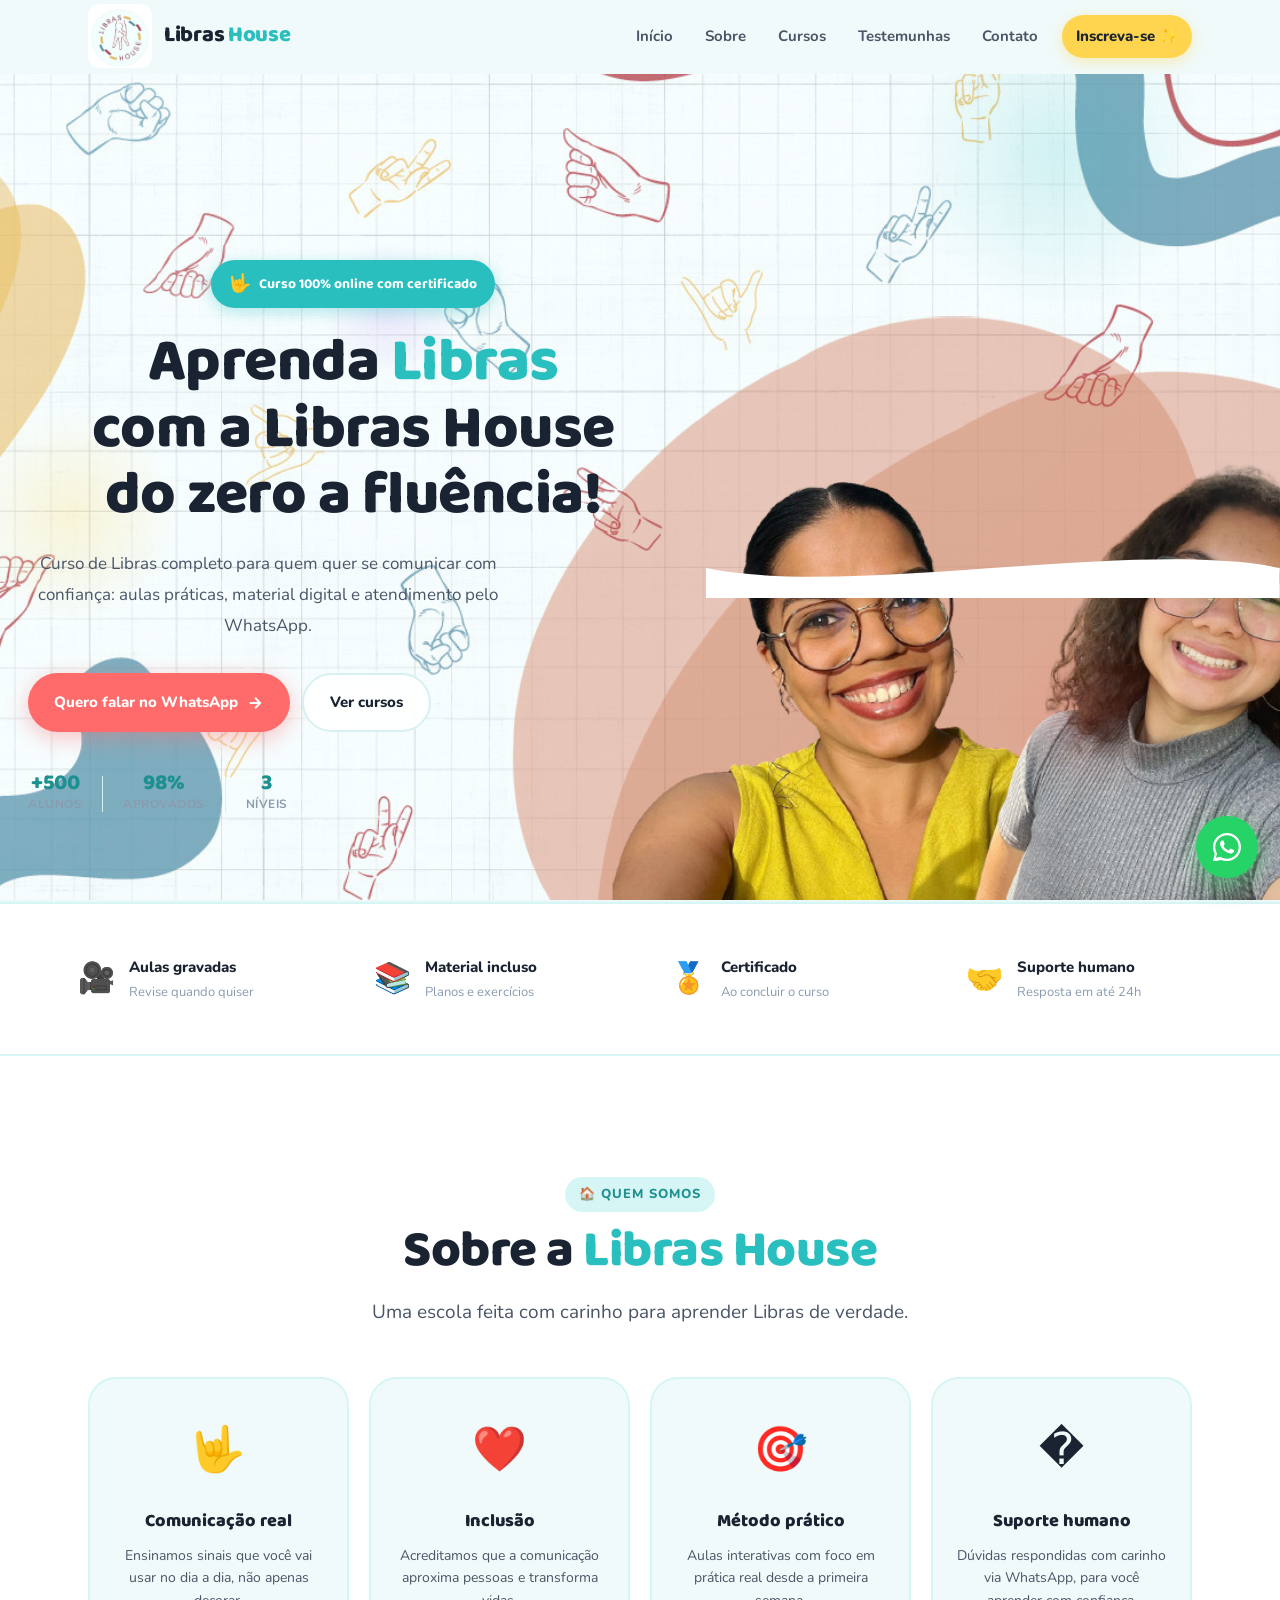
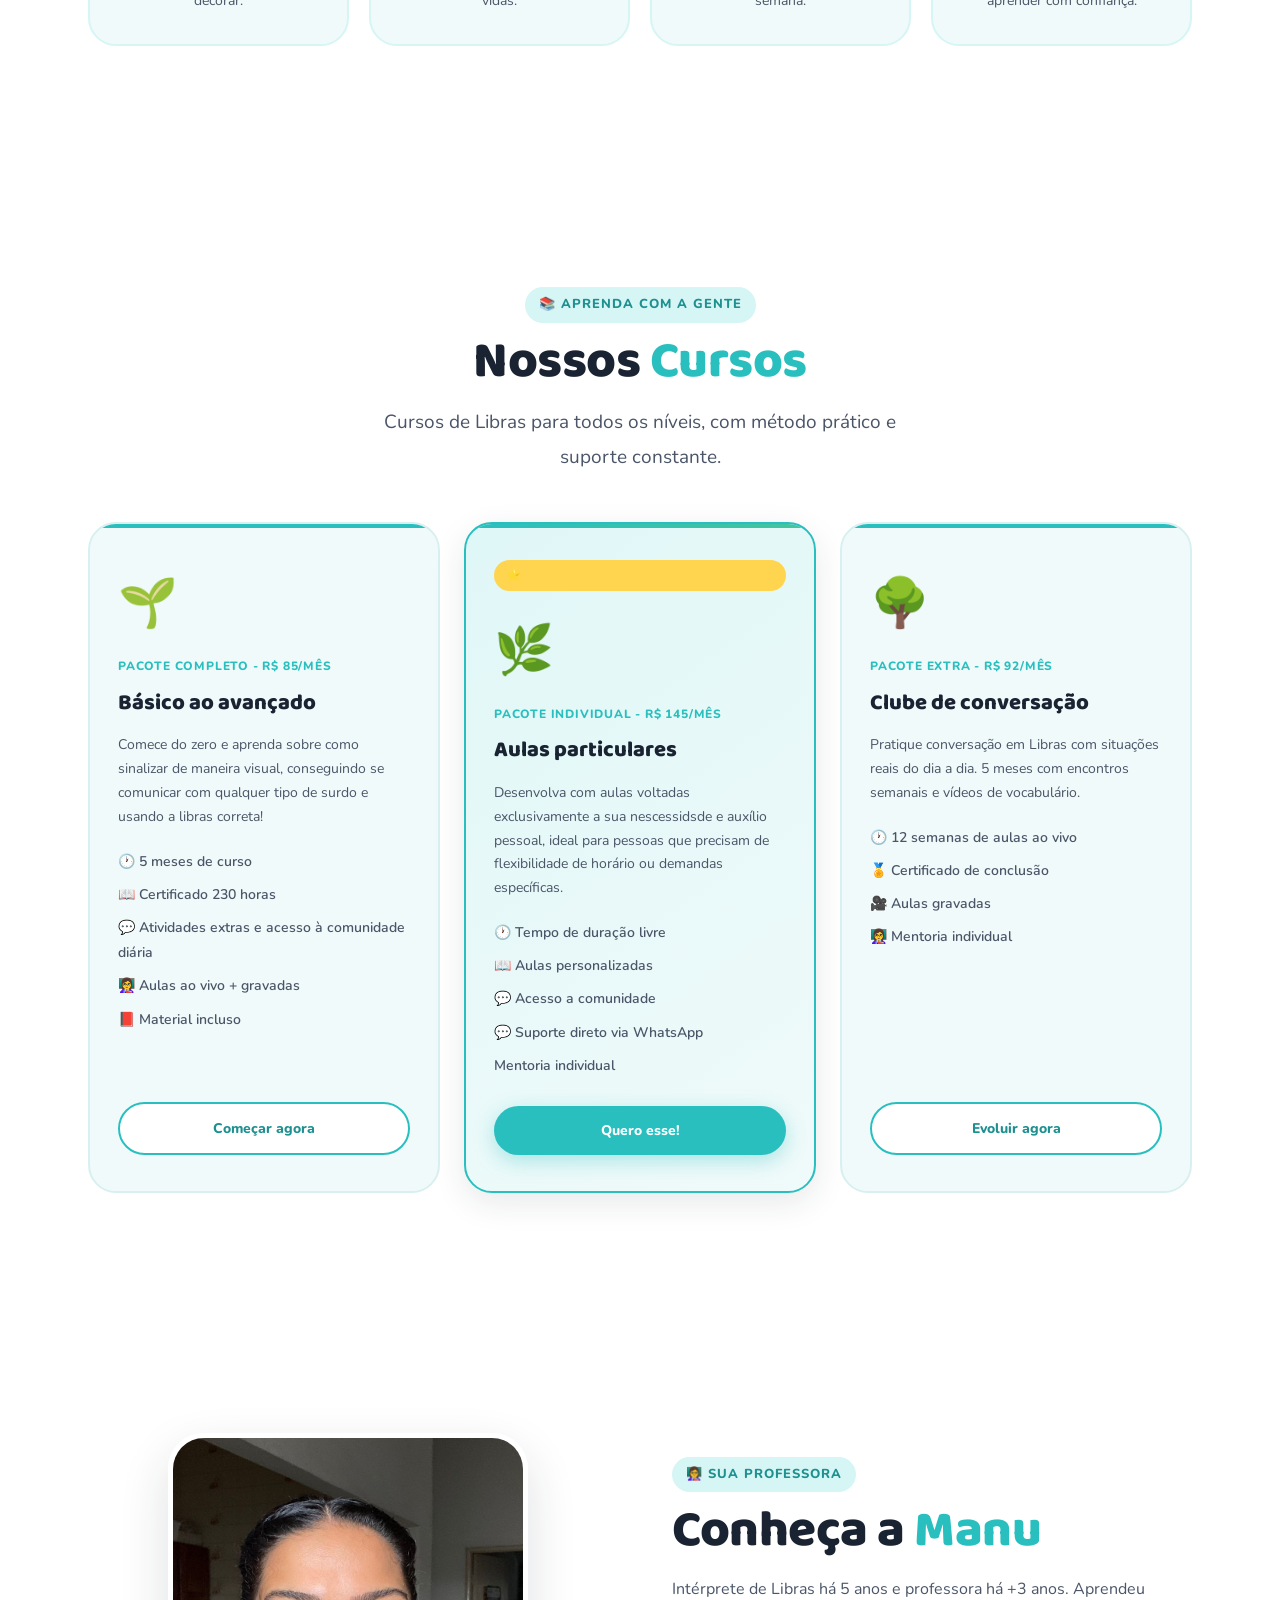
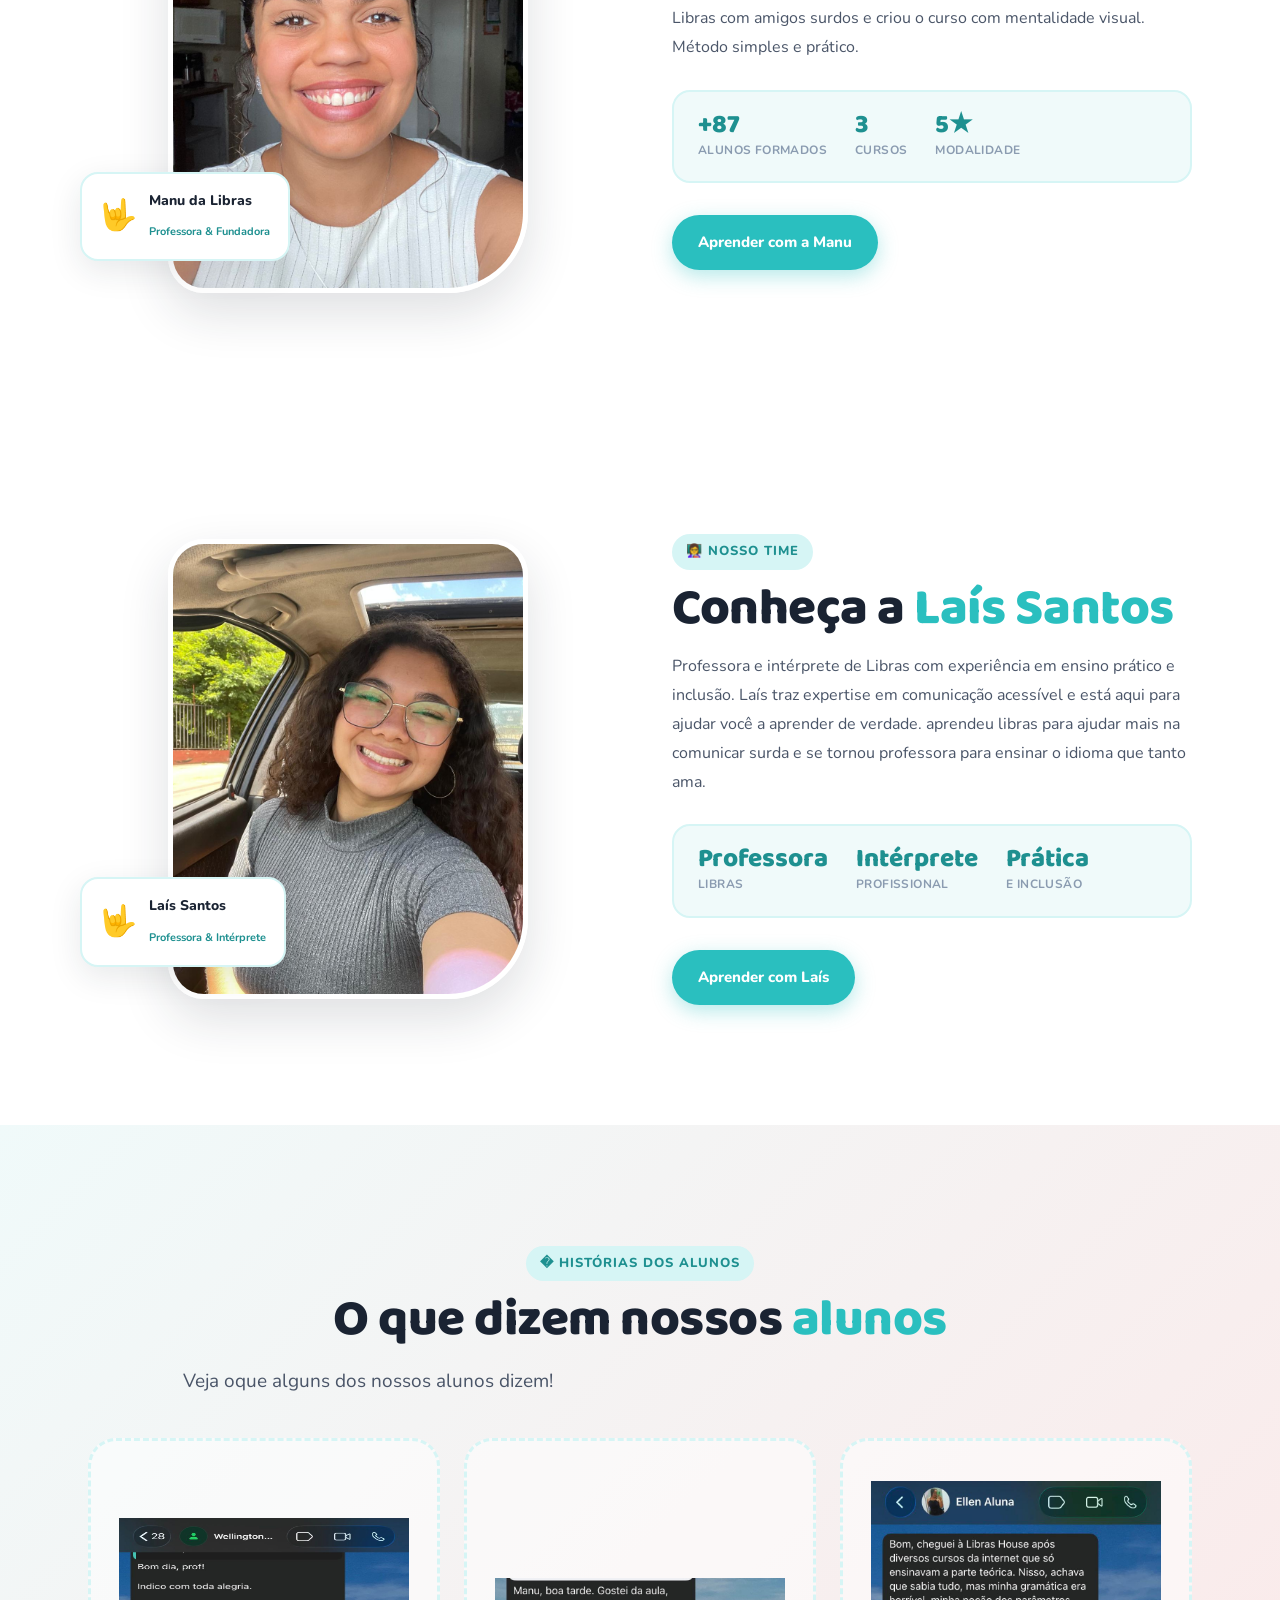
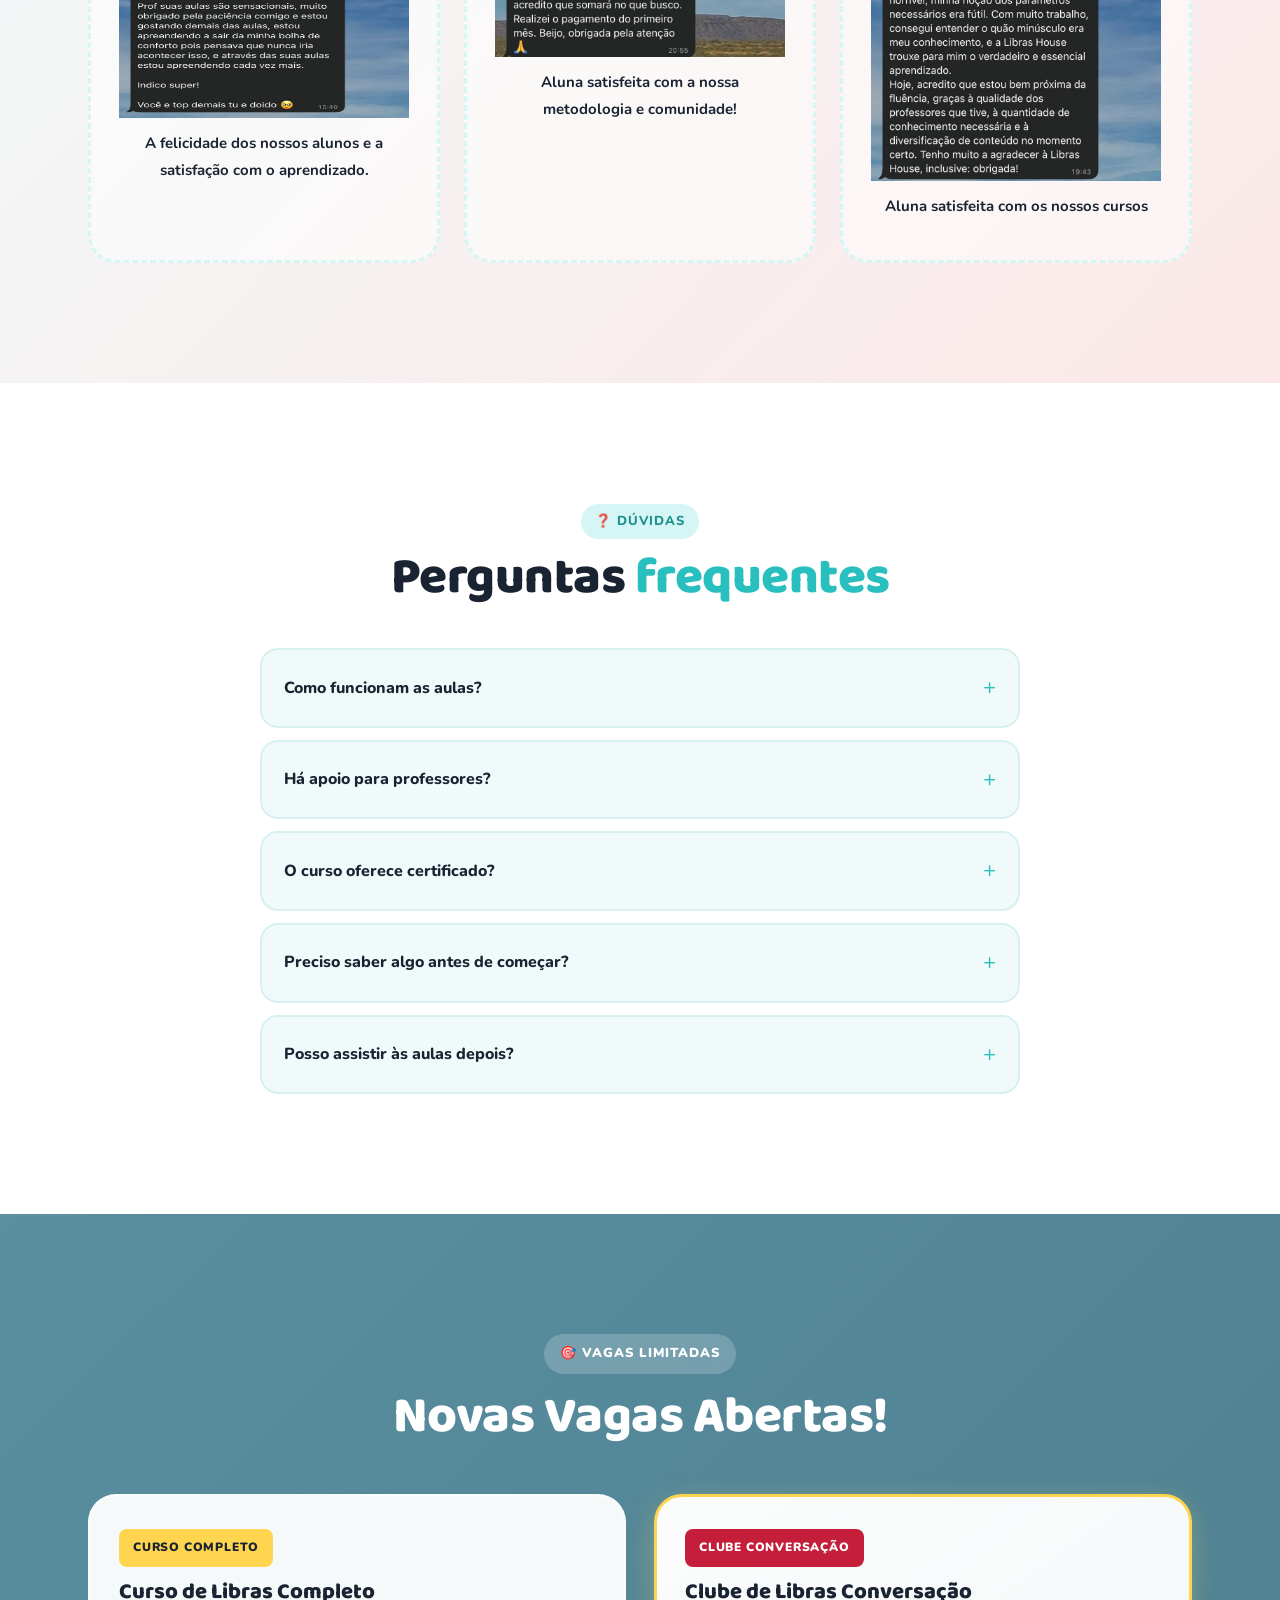
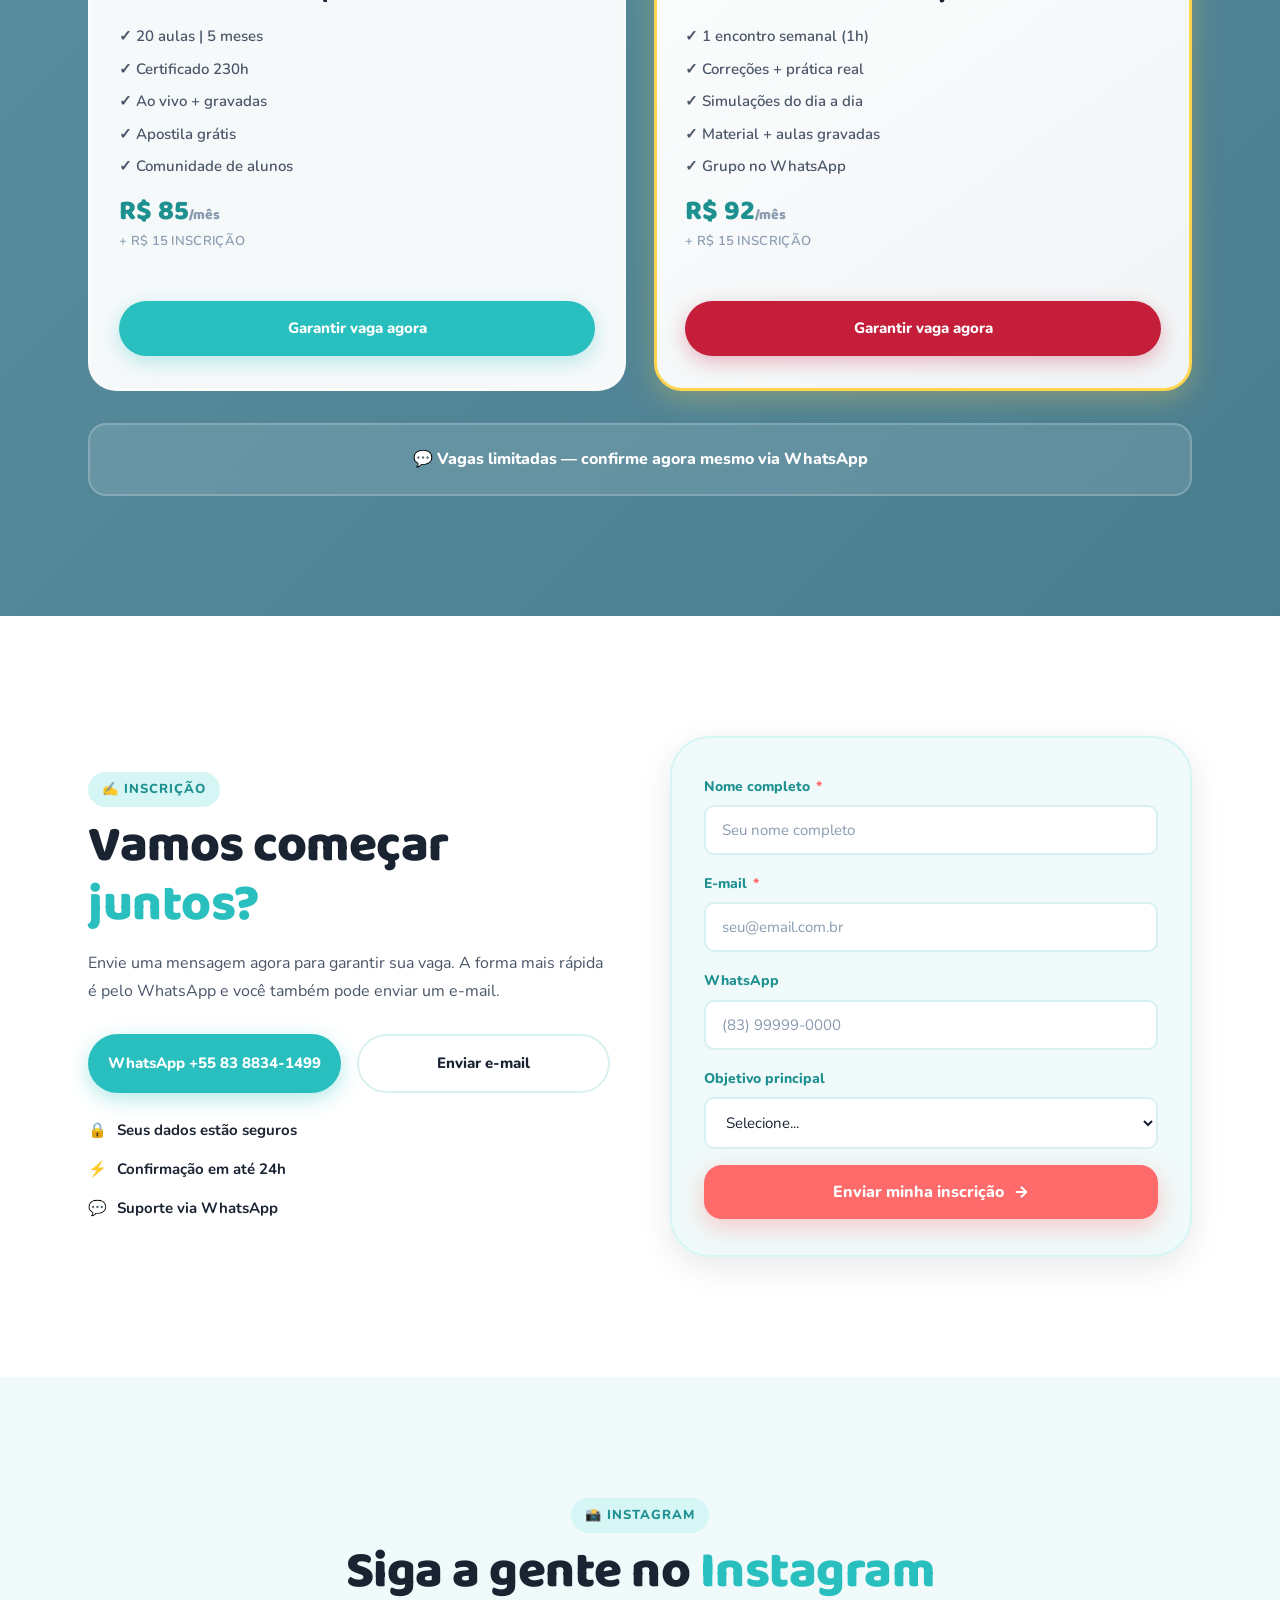
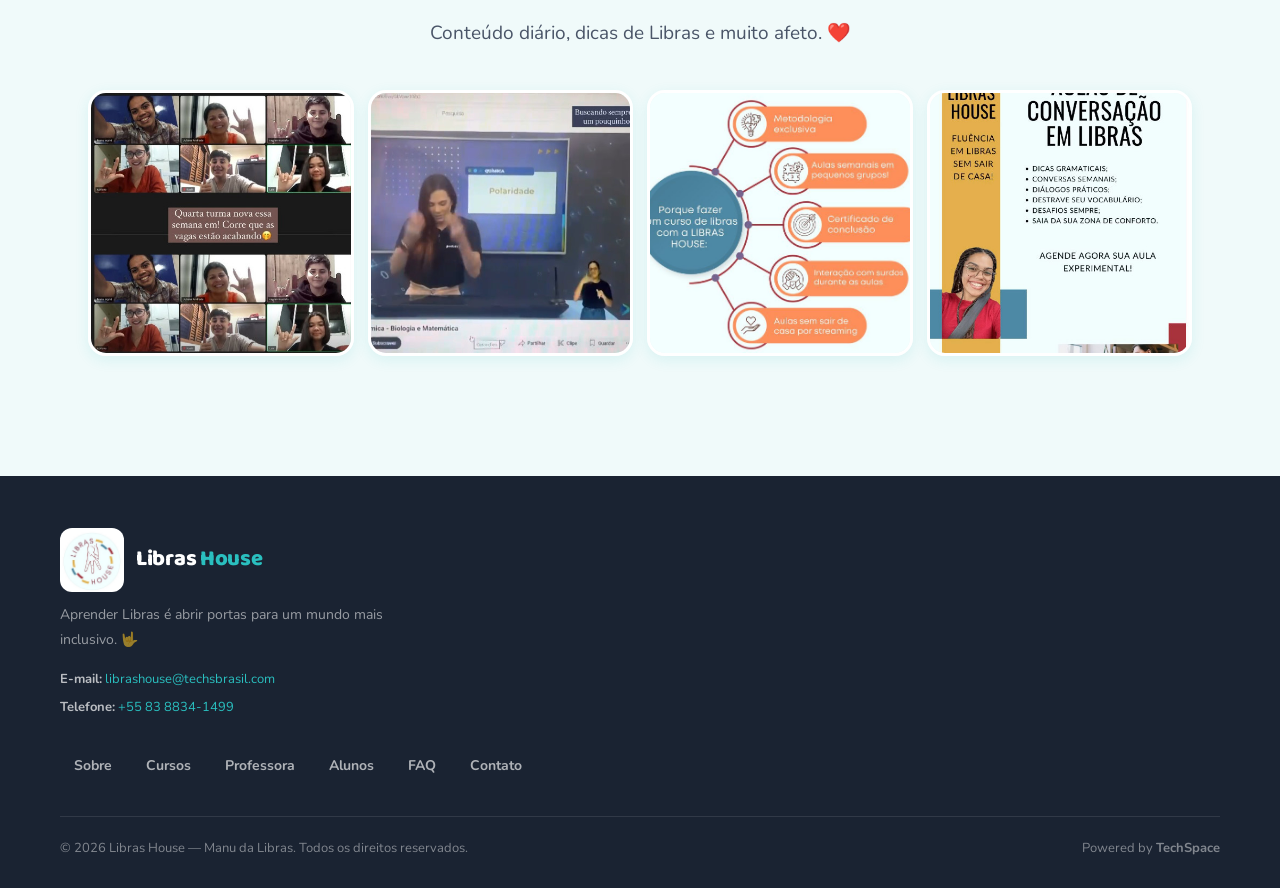
==== index.html @ 743fbf7d "Libras House ready to go live" ====
<!DOCTYPE html>
<html lang="pt-BR">
<head>
  <meta charset="UTF-8" />
  <meta name="viewport" content="width=device-width, initial-scale=1.0" />

  <!-- SEO Primary -->
  <title>Libras House — Cursos de Libras com a Manu | Do Básico ao Avançado</title>
  <meta name="description" content="Aprenda Libras com a Libras House! Cursos práticos do básico ao avançado, materiais didáticos, certificado e suporte via WhatsApp. Inscreva-se hoje!" />
  <meta name="keywords" content="curso de Libras, aprender Libras, Língua Brasileira de Sinais, Manu da Libras, Libras House, plano de aula Libras, professor de Libras, curso online Libras, certificado Libras" />
  <meta name="author" content="Manu da Libras — Libras House" />
  <meta name="robots" content="index, follow" />
  <link rel="canonical" href="https://librashouse.com.br/" />

  <!-- Open Graph / Facebook -->
  <meta property="og:type" content="website" />
  <meta property="og:url" content="https://librashouse.com.br/" />
  <meta property="og:title" content="Libras House — Cursos de Libras com a Manu" />
  <meta property="og:description" content="Aprenda Libras do jeito certo: aulas práticas, certificado, suporte 24h e uma professora apaixonada pelo que faz!" />
  <meta property="og:image" content="https://librashouse.com.br/images/og-cover.jpg" />

  <!-- Twitter Card -->
  <meta name="twitter:card" content="summary_large_image" />
  <meta name="twitter:title" content="Libras House — Cursos de Libras" />
  <meta name="twitter:description" content="Do básico ao avançado. Aprenda Libras com a Manu da Libras!" />
  <meta name="twitter:image" content="https://librashouse.com.br/images/og-cover.jpg" />

  <!-- Schema.org structured data -->
  <script type="application/ld+json">
  {
    "@context": "https://schema.org",
    "@type": "EducationalOrganization",
    "name": "Libras House",
    "url": "https://librashouse.com.br",
    "description": "Escola de Língua Brasileira de Sinais com cursos do básico ao avançado, materiais didáticos e certificação.",
    "founder": { "@type": "Person", "name": "Manu da Libras" },
    "telephone": "+55-83-8834-1499",
    "email": "librashouse@techsbrasil.com",
    "address": { "@type": "PostalAddress", "addressCountry": "BR" },
    "offers": [
      { "@type": "Offer", "name": "Curso Básico de Libras", "price": "85", "priceCurrency": "BRL" },
      { "@type": "Offer", "name": "Curso Completo de Libras", "price": "100", "priceCurrency": "BRL" }
    ]
  }
  </script>

  <!-- Favicon -->
  <link rel="icon" type="image/png" href="logo.jpg" />

  <!-- Fonts: Nunito (playful, round, readable) + Baloo 2 (display) -->
  <link rel="preconnect" href="https://fonts.googleapis.com" />
  <link rel="preconnect" href="https://fonts.gstatic.com" crossorigin />
  <link href="https://fonts.googleapis.com/css2?family=Baloo+2:wght@400;600;700;800;900&family=Nunito:wght@400;500;600;700;800&display=swap" rel="stylesheet" />

  <link rel="stylesheet" href="librashouse-style.css" />
</head>
<body>

<!-- ═══ HEADER ═══ -->
<header id="header" role="banner">
  <div class="header-inner">
    <a href="#inicio" class="logo" aria-label="Libras House — página inicial">
      <img src="../logo.jpg" alt="Logo Libras House" width="64" height="64" />
      <span class="logo-text">Libras <em>House</em></span>
    </a>

    <button class="menu-toggle" id="menuToggle" aria-label="Abrir menu" aria-expanded="false" aria-controls="nav">
      <span></span><span></span><span></span>
    </button>

    <nav id="nav" role="navigation" aria-label="Navegação principal">
      <a href="#inicio">Início</a>
      <a href="#sobre">Sobre</a>
      <a href="#cursos">Cursos</a>
      <a href="#testemunhos">Testemunhas</a>
      <a href="#contato">Contato</a>
      <a href="https://wa.me/558388341499?text=Ol%C3%A1%20Manu!%20Quero%20me%20inscrever%20no%20curso%20de%20Libras." class="nav-cta" target="_blank" rel="noopener">Inscreva-se ✨</a>
    </nav>
  </div>
</header>

<!-- ═══ HERO ═══ -->
<section id="inicio" class="hero" aria-label="Bem-vindo à Libras House">
  <div class="hero-shapes" aria-hidden="true">
    <div class="shape shape-1"></div>
    <div class="shape shape-2"></div>
    <div class="shape shape-3"></div>
    <div class="shape shape-4"></div>
  </div>

  <div class="hero-inner">
    <div class="hero-text">
      <div class="hero-badge" role="note">
        <span class="badge-emoji">🤟</span> Curso 100% online com certificado
      </div>
      <h1>
        Aprenda <em>Libras</em><br>
        com a Libras House<br>
        do zero a fluência!
      </h1>
      <p>Curso de Libras completo para quem quer se comunicar com confiança: aulas práticas, material digital e atendimento pelo WhatsApp.</p>
      <div class="hero-buttons">
        <a href="https://wa.me/558388341499?text=Ol%C3%A1%20Manu!%20Tenho%20interesse%20no%20curso%20de%20Libras%20e%20quero%20mais%20informa%C3%A7%C3%B5es." class="btn btn-hero-primary" target="_blank" rel="noopener">
          <span>Quero falar no WhatsApp</span>
          <svg width="18" height="18" viewBox="0 0 24 24" fill="none" stroke="currentColor" stroke-width="2.5"><path d="M5 12h14M12 5l7 7-7 7"/></svg>
        </a>
        <a href="#cursos" class="btn btn-hero-secondary">Ver cursos</a>
      </div>
      <div class="hero-trust">
        <div class="trust-item"><span class="trust-num">+500</span><span>alunos</span></div>
        <div class="trust-divider" aria-hidden="true"></div>
        <div class="trust-item"><span class="trust-num">98%</span><span>aprovados</span></div>
        <div class="trust-divider" aria-hidden="true"></div>
        <div class="trust-item"><span class="trust-num">3</span><span>níveis</span></div>
      </div>
    </div>

  </div>

  <div class="hero-wave" aria-hidden="true">
    <svg viewBox="0 0 1440 80" preserveAspectRatio="none" xmlns="http://www.w3.org/2000/svg">
      <path d="M0,40 C360,80 1080,0 1440,40 L1440,80 L0,80 Z" fill="#fff"/>
    </svg>
  </div>
</section>

<!-- ═══ FEATURES BAR ═══ -->
<section class="features-bar" aria-label="Diferenciais">
  <div class="features-inner">
    <div class="feature-item">
      <span class="feature-icon">🎥</span>
      <div><strong>Aulas gravadas</strong><p>Revise quando quiser</p></div>
    </div>
    <div class="feature-item">
      <span class="feature-icon">📚</span>
      <div><strong>Material incluso</strong><p>Planos e exercícios</p></div>
    </div>
    <div class="feature-item">
      <span class="feature-icon">🏅</span>
      <div><strong>Certificado</strong><p>Ao concluir o curso</p></div>
    </div>
    <div class="feature-item">
      <span class="feature-icon">🤝</span>
      <div><strong>Suporte humano</strong><p>Resposta em até 24h</p></div>
    </div>
  </div>
</section>

<!-- ═══ SOBRE ═══ -->
<section id="sobre" class="about section" aria-labelledby="sobre-title">
  <div class="container">
    <div class="section-tag">🏠 Quem somos</div>
    <h2 id="sobre-title" class="section-title">Sobre a <em>Libras House</em></h2>
    <p class="section-subtitle">Uma escola feita com carinho para aprender Libras de verdade.</p>

    <div class="about-grid">
      <div class="about-card">
        <div class="about-icon">🤟</div>
        <h3>Comunicação real</h3>
        <p>Ensinamos sinais que você vai usar no dia a dia, não apenas decorar.</p>
      </div>
      <div class="about-card">
        <div class="about-icon">❤️</div>
        <h3>Inclusão</h3>
        <p>Acreditamos que a comunicação aproxima pessoas e transforma vidas.</p>
      </div>
      <div class="about-card">
        <div class="about-icon">🎯</div>
        <h3>Método prático</h3>
        <p>Aulas interativas com foco em prática real desde a primeira semana.</p>
      </div>
      <div class="about-card">
        <div class="about-icon">�</div>
        <h3>Suporte humano</h3>
        <p>Dúvidas respondidas com carinho via WhatsApp, para você aprender com confiança.</p>
      </div>
    </div>
  </div>
</section>

<!-- ═══ CURSOS ═══ -->
<section id="cursos" class="courses section" aria-labelledby="cursos-title">
  <div class="container">
    <div class="section-tag">📚 Aprenda com a gente</div>
    <h2 id="cursos-title" class="section-title">Nossos <em>Cursos</em></h2>
    <p class="section-subtitle">Cursos de Libras para todos os níveis, com método prático e suporte constante.</p>

    <div class="courses-grid" role="list">
      <article class="course-card" role="listitem">
        <div class="course-emoji" aria-hidden="true">🌱</div>
        <div class="course-level">Pacote completo - R$ 85/mês</div>
        <h3>Básico ao avançado</h3>
        <p>Comece do zero e aprenda sobre como sinalizar de maneira visual, conseguindo se comunicar com qualquer tipo de surdo e usando a libras correta!</p>
        <ul class="course-features">
          <li>🕐 5 meses de curso</li>
          <li>📖 Certificado 230 horas</li>
          <li>💬 Atividades extras e acesso à comunidade diária </li>
          <li>👩‍🏫 Aulas ao vivo + gravadas</li>
          <li>📕 Material incluso</li>
        </ul>
        <a href="https://wa.me/558388341499?text=Ol%C3%A1%20Manu!%20Gostaria%20de%20come%C3%A7ar%20o%20curso%20B%C3%A1sico%20de%20Libras." class="btn btn-course" target="_blank" rel="noopener">Começar agora</a>
      </article>

      <article class="course-card course-featured" role="listitem">
        <div class="course-popular">⭐</div>
        <div class="course-emoji" aria-hidden="true">🌿</div>
        <div class="course-level">Pacote individual - R$ 145/mês</div>
        <h3>Aulas particulares</h3>
        <p>Desenvolva com aulas voltadas exclusivamente a sua nescessidsde e auxílio pessoal, ideal para pessoas que precisam de flexibilidade de horário ou demandas específicas.</p>
        <ul class="course-features">
          <li>🕐 Tempo de duração livre</li>
          <li>📖 Aulas personalizadas</li>
          <li>💬 Acesso a comunidade  </li>
          <li>💬 Suporte direto via WhatsApp</li>
          <li> Mentoria individual</li>
        </ul>
        <a href="https://wa.me/558388341499?text=Ol%C3%A1%20Manu!%20Tenho%20interesse%20no%20curso%20Intermedi%C3%A1rio%20de%20Libras." class="btn btn-course-featured" target="_blank" rel="noopener">Quero esse!</a>
      </article>

      <article class="course-card" role="listitem">
        <div class="course-emoji" aria-hidden="true">🌳</div>
        <div class="course-level">Pacote extra - R$ 92/mês</div>
        <h3>Clube de conversação</h3>
        <p>Pratique conversação em Libras com situações reais do dia a dia. 5 meses com encontros semanais e vídeos de vocabulário.</p>
        <ul class="course-features">
          <li>🕐 12 semanas de aulas ao vivo</li>
          <li>🏅 Certificado de conclusão</li>
          <li>🎥 Aulas gravadas</li>
          <li>👩‍🏫 Mentoria individual</li>
        </ul>
        <a href="https://wa.me/558388341499?text=Ol%C3%A1%20Manu!%20Quero%20saber%20mais%20sobre%20o%20curso%20Avan%C3%A7ado%20de%20Libras." class="btn btn-course" target="_blank" rel="noopener">Evoluir agora</a>
      </article>
    </div>
  </div>
</section>

<!-- ═══ PROFESSORA ═══ -->
<section id="professora" class="instructor section" aria-labelledby="professora-title">
  <div class="container">
    <div class="instructor-inner">
      <div class="instructor-img-col">
        <div class="instructor-img-wrap">
          <img src="../manu-libras face.jpeg" alt="Manu da Libras — professora e fundadora da Libras House, sorrindo e fazendo sinal em Libras" width="340" height="400" loading="lazy" />
          <div class="instructor-badge">
            <span>🤟</span>
            <div><strong>Manu da Libras</strong><small>Professora & Fundadora</small></div>
          </div>
        </div>
      </div>
      <div class="instructor-text">
        <div class="section-tag">👩‍🏫 Sua professora</div>
        <h2 id="professora-title" class="section-title">Conheça a <em>Manu</em></h2>
        <p class="instructor-bio">Intérprete de Libras há 5 anos e professora há +3 anos. Aprendeu Libras com amigos surdos e criou o curso com mentalidade visual. Método simples e prático.</p>
        <div class="instructor-stats" role="list">
          <div class="istat" role="listitem"><span class="istat-num">+87</span><span class="istat-label">alunos formados</span></div>
          <div class="istat" role="listitem"><span class="istat-num">3</span><span class="istat-label">cursos</span></div>
          <div class="istat" role="listitem"><span class="istat-num">5★</span><span class="istat-label">modalidade</span></div>
        </div>
        <a href="https://wa.me/558388341499?text=Ol%C3%A1%20Manu!%20Quero%20aprender%20com%20voc%C3%AA%20no%20curso%20de%20Libras." class="btn btn-primary" target="_blank" rel="noopener">Aprender com a Manu</a>
      </div>
    </div>
  </div>
</section>

<section id="professora-2" class="instructor section" aria-labelledby="professora2-title">
  <div class="container">
    <div class="instructor-inner">
      <div class="instructor-img-col">
        <div class="instructor-img-wrap">
          <img src="laisprofessora.jpeg" alt="Laís Santos — professora e intérprete de Libras, sorrindo" width="340" height="400" loading="lazy" />
          <div class="instructor-badge">
            <span>🤟</span>
            <div><strong>Laís Santos</strong><small>Professora & Intérprete</small></div>
          </div>
        </div>
      </div>
      <div class="instructor-text">
        <div class="section-tag">👩‍🏫 Nosso time</div>
        <h2 id="professora2-title" class="section-title">Conheça a <em>Laís Santos</em></h2>
        <p class="instructor-bio">Professora e intérprete de Libras com experiência em ensino prático e inclusão. Laís traz expertise em comunicação acessível e está aqui para ajudar você a aprender de verdade.
          aprendeu libras para ajudar mais na comunicar surda e se tornou professora para ensinar o idioma que tanto ama.
        </p>
        <div class="instructor-stats" role="list">
          <div class="istat" role="listitem"><span class="istat-num">Professora</span><span class="istat-label">Libras</span></div>
          <div class="istat" role="listitem"><span class="istat-num">Intérprete</span><span class="istat-label">Profissional</span></div>
          <div class="istat" role="listitem"><span class="istat-num">Prática</span><span class="istat-label">e Inclusão</span></div>
        </div>
        <a href="https://wa.me/558388341499?text=Ol%C3%A1%20La%C3%ADs!%20Quero%20saber%20mais%20sobre%20seus%20cursos%20de%20Libras." class="btn btn-primary" target="_blank" rel="noopener">Aprender com Laís</a>
      </div>
    </div>
  </div>
</section>

<!-- ═══ TESTEMUNHOS ═══ -->
<section id="testemunhos" class="testimonials section" aria-labelledby="testemunhos-title">
  <div class="container">
    <div class="section-tag">� Histórias dos alunos</div>
    <h2 id="testemunhos-title" class="section-title">O que dizem nossos <em>alunos</em></h2>
    <p class="section-subtitle">Veja oque alguns dos nossos alunos dizem!</p>

    <div class="testimonials-grid testimonials-placeholder" role="list">
      <div class="tcard-placeholder" role="listitem">
        <img src="testemunho 1.jpeg" alt="Foto do aluno 1 com depoimento sobre o curso de Libras" width="300" height="200" loading="lazy" />
        <p>A felicidade dos nossos alunos e a satisfação com o aprendizado.</p>
      </div>

      <div class="tcard-placeholder" role="listitem">
        <img src="testemunho 2.jpeg">
        <p>Aluna satisfeita com a nossa metodologia e comunidade!</p>
      </div>

      <div class="tcard-placeholder" role="listitem">
        <img src="testemunho 3.jpeg">
        <p>Aluna satisfeita com os nossos cursos</p>
      </div>
    </div>
  </div>
</section>

<!-- ═══ FAQ ═══ -->
<section id="faq" class="faq section" aria-labelledby="faq-title">
  <div class="container">
    <div class="section-tag">❓ Dúvidas</div>
    <h2 id="faq-title" class="section-title">Perguntas <em>frequentes</em></h2>

    <div class="faq-list" role="list">
      <details class="faq-item" role="listitem">
        <summary>Como funcionam as aulas?</summary>
        <p>As aulas são ao vivo, semanais, com turmas pequenas para garantir atenção individualizada. Cada módulo tem exercícios práticos, materiais digitais e avaliação progressiva.</p>
      </details>
      <details class="faq-item">
        <summary>Há apoio para professores?</summary>
        <p>Sim! Temos suporte pedagógico com resposta em até 24h. Professores recebem planos de aula prontos, materiais adaptados e orientação contínua.</p>
      </details>
      <details class="faq-item">
        <summary>O curso oferece certificado?</summary>
        <p>Sim, ao finalizar o curso emitimos certificado com carga horária de 230 horas + nível de proficiência.</p>
      </details>
      <details class="faq-item">
        <summary>Preciso saber algo antes de começar?</summary>
        <p>Não! O curso Básico é ideal para iniciantes absolutos. Basta ter vontade de aprender e uma boa conexão à internet.</p>
      </details>
      <details class="faq-item">
        <summary>Posso assistir às aulas depois?</summary>
        <p>Sim. Todas as aulas são gravadas e ficam disponíveis para alunos matriculados durante todo o período do curso.</p>
      </details>
    </div>
  </div>
</section>

<!-- ═══ NOVAS VAGAS ═══ -->
<section class="offers section" aria-labelledby="offers-title">
  <div class="container">
    <div class="offers-banner">
      <span class="offers-badge">🎯 Vagas Limitadas</span>
      <h2 id="offers-title" class="offers-headline">Novas Vagas Abertas!</h2>
    </div>

    <div class="offers-grid" role="list">
      <article class="offer-card" role="listitem">
        <div class="offer-tag gold">Curso Completo</div>
        <h3>Curso de Libras Completo</h3>
        <div class="offer-details">
          <ul class="offer-list">
            <li>✓ 20 aulas | 5 meses</li>
            <li>✓ Certificado 230h</li>
            <li>✓ Ao vivo + gravadas</li>
            <li>✓ Apostila grátis</li>
            <li>✓ Comunidade de alunos</li>
          </ul>
          <div class="offer-price">
            <span class="price-tag">R$ 85<small>/mês</small></span>
            <span class="price-note">+ R$ 15 inscrição</span>
          </div>
        </div>
        <a href="https://wa.me/558388341499?text=Ol%C3%A1%20Manu!%20Quero%20me%20inscrever%20no%20Curso%20de%20Libras%20Completo.%20Garanta%20minha%20vaga!" class="btn btn-offer-primary" target="_blank" rel="noopener">Garantir vaga agora</a>
      </article>

      <article class="offer-card featured" role="listitem">
        <div class="offer-tag maroon">Clube Conversação</div>
        <h3>Clube de Libras Conversação</h3>
        <div class="offer-details">
          <ul class="offer-list">
            <li>✓ 1 encontro semanal (1h)</li>
            <li>✓ Correções + prática real</li>
            <li>✓ Simulações do dia a dia</li>
            <li>✓ Material + aulas gravadas</li>
            <li>✓ Grupo no WhatsApp</li>
          </ul>
          <div class="offer-price">
            <span class="price-tag">R$ 92<small>/mês</small></span>
            <span class="price-note">+ R$ 15 inscrição</span>
          </div>
        </div>
        <a href="https://wa.me/558388341499?text=Ol%C3%A1%20Manu!%20Quero%20me%20inscrever%20no%20Clube%20de%20Libras%20Conversa%C3%A7%C3%A3o.%20Garanta%20minha%20vaga!" class="btn btn-offer-secondary" target="_blank" rel="noopener">Garantir vaga agora</a>
      </article>
    </div>

    <div class="offers-cta">
      <p>💬 Vagas limitadas — confirme agora mesmo via WhatsApp</p>
    </div>
  </div>
</section>

<!-- ═══ FORMULÁRIO DE INSCRIÇÃO ═══ -->
<section id="contato" class="enroll section" aria-labelledby="contato-title">
  <div class="container">
    <div class="enroll-inner">
      <div class="enroll-text">
        <div class="section-tag">✍️ Inscrição</div>
        <h2 id="contato-title" class="section-title">Vamos começar <em>juntos?</em></h2>
        <p>Envie uma mensagem agora para garantir sua vaga. A forma mais rápida é pelo WhatsApp e você também pode enviar um e-mail.</p>
        <div class="contact-actions">
          <a class="btn btn-primary" href="https://wa.me/558388341499?text=Ol%C3%A1%20Manu!%20Tenho%20interesse%20no%20curso%20de%20Libras%20e%20quero%20mais%20informa%C3%A7%C3%B5es." target="_blank" rel="noopener">WhatsApp +55 83 8834-1499</a>
          <a class="btn btn-hero-secondary" href="mailto:librashouse@techsbrasil.com">Enviar e-mail</a>
        </div>
        <div class="enroll-perks">
          <div class="perk">🔒 <span>Seus dados estão seguros</span></div>
          <div class="perk">⚡ <span>Confirmação em até 24h</span></div>
          <div class="perk">💬 <span>Suporte via WhatsApp</span></div>
        </div>
      </div>

      <form class="enroll-form" action="https://formspree.io/f/meevzjja" method="POST" novalidate aria-label="Formulário de inscrição na Libras House">
        <div class="form-group">
          <label for="nome">Nome completo <span aria-hidden="true">*</span></label>
          <input id="nome" name="nome" type="text" placeholder="Seu nome completo" required autocomplete="name" />
        </div>
        <div class="form-group">
          <label for="email">E-mail <span aria-hidden="true">*</span></label>
          <input id="email" name="email" type="email" placeholder="seu@email.com.br" required autocomplete="email" />
        </div>
        <div class="form-group">
          <label for="whatsapp">WhatsApp</label>
          <input id="whatsapp" name="whatsapp" type="tel" placeholder="(83) 99999-0000" autocomplete="tel" />
        </div>
        <div class="form-group">
          <label for="objetivo">Objetivo principal</label>
          <select id="objetivo" name="objetivo">
            <option value="">Selecione...</option>
            <option>Curso completo</option>
            <option>Clube de conversação </option>
            <option>Aula particular</option>
          </select>
        </div>
        <button type="submit" class="btn btn-submit">
          <span>Enviar minha inscrição</span>
          <svg width="18" height="18" viewBox="0 0 24 24" fill="none" stroke="currentColor" stroke-width="2.5"><path d="M5 12h14M12 5l7 7-7 7"/></svg>
        </button>
        <p id="form-message" role="status" aria-live="polite"></p>
      </form>
    </div>
  </div>
</section>

<!-- ═══ INSTAGRAM ═══ -->
<section class="instagram section" aria-labelledby="insta-title">
  <div class="container">
    <div class="section-tag">📸 Instagram</div>
    <h2 id="insta-title" class="section-title">Siga a gente no <em>Instagram</em></h2>
    <p class="section-subtitle">Conteúdo diário, dicas de Libras e muito afeto. ❤️</p>

    <div class="insta-grid" role="list">
      <a href="https://instagram.com/librashouse" target="_blank" rel="noopener" class="insta-item" role="listitem" aria-label="Post do Instagram 1 — Libras House">
        <img src="turmapeoplelibrashouse.jpg" alt="Aula de Libras — Libras House no Instagram" width="260" height="260" loading="lazy" />
        <div class="insta-overlay" aria-hidden="true">Ver no Instagram</div>
      </a>
      <a href="https://instagram.com/librashouse" target="_blank" rel="noopener" class="insta-item" role="listitem" aria-label="Post do Instagram 2 — Libras House">
        <img src="tvlibrashouse.jpg" alt="Sinais do dia — Libras House" width="260" height="260" loading="lazy" />
        <div class="insta-overlay" aria-hidden="true">Ver no Instagram</div>
      </a>
      <a href="https://instagram.com/librashouse" target="_blank" rel="noopener" class="insta-item" role="listitem" aria-label="Post do Instagram 3 — Libras House">
        <img src="dicaslibrashouse2.jpg" alt="Turma de Libras — Libras House" width="260" height="260" loading="lazy" />
        <div class="insta-overlay" aria-hidden="true">Ver no Instagram</div>
      </a>
      <a href="https://instagram.com/librashouse" target="_blank" rel="noopener" class="insta-item" role="listitem" aria-label="Post do Instagram 4 — Libras House">
        <img src="dicaslibrashouse1.jpg" alt="Dica de Libras — Libras House" width="260" height="260" loading="lazy" />
        <div class="insta-overlay" aria-hidden="true">Ver no Instagram</div>
      </a>
    </div>
  </div>
</section>

<!-- ═══ FOOTER ═══ -->
<footer class="footer" role="contentinfo">
  <div class="footer-inner">
    <div class="footer-brand">
      <a href="#inicio" class="logo" aria-label="Voltar ao topo">
        <img src="../logo.jpg" alt="Logo Libras House" width="48" height="48" loading="lazy" />
        <span class="logo-text">Libras <em>House</em></span>
      </a>
      <p>Aprender Libras é abrir portas para um mundo mais inclusivo. 🤟</p>      <div class="footer-contact">
        <p><strong>E-mail:</strong> <a href="mailto:librashouse@techsbrasil.com">librashouse@techsbrasil.com</a></p>
        <p><strong>Telefone:</strong> <a href="tel:+558388341499">+55 83 8834-1499</a></p>
      </div>    </div>
    <nav class="footer-nav" aria-label="Links do rodapé">
      <a href="#sobre">Sobre</a>
      <a href="#cursos">Cursos</a>
      <a href="#professora">Professora</a>
      <a href="#testemunhos">Alunos</a>
      <a href="#faq">FAQ</a>
      <a href="#contato">Contato</a>
    </nav>
    <div class="footer-bottom">
      <p>© 2026 Libras House — Manu da Libras. Todos os direitos reservados.</p>
      <p>Powered by <strong>TechSpace</strong></p>
    </div>
  </div>
</footer>

<!-- ═══ WHATSAPP FLOAT ═══ -->
<a href="https://wa.me/558388341499?text=Olá%20Manu!%20Tenho%20interesse%20no%20curso%20de%20Libras%20🤟"
   class="whatsapp-float"
   target="_blank"
   rel="noopener"
   aria-label="Fale com a Manu pelo WhatsApp">
  <svg viewBox="0 0 24 24" width="28" height="28" fill="currentColor" aria-hidden="true">
    <path d="M17.472 14.382c-.297-.149-1.758-.867-2.03-.967-.273-.099-.471-.148-.67.15-.197.297-.767.966-.94 1.164-.173.199-.347.223-.644.075-.297-.15-1.255-.463-2.39-1.475-.883-.788-1.48-1.761-1.653-2.059-.173-.297-.018-.458.13-.606.134-.133.298-.347.446-.52.149-.174.198-.298.298-.497.099-.198.05-.371-.025-.52-.075-.149-.669-1.612-.916-2.207-.242-.579-.487-.5-.669-.51-.173-.008-.371-.01-.57-.01-.198 0-.52.074-.792.372-.272.297-1.04 1.016-1.04 2.479 0 1.462 1.065 2.875 1.213 3.074.149.198 2.096 3.2 5.077 4.487.709.306 1.262.489 1.694.625.712.227 1.36.195 1.871.118.571-.085 1.758-.719 2.006-1.413.248-.694.248-1.289.173-1.413-.074-.124-.272-.198-.57-.347z"/>
    <path d="M12 0C5.373 0 0 5.373 0 12c0 2.123.554 4.118 1.523 5.855L.057 23.854a.5.5 0 0 0 .608.61l6.203-1.426A11.945 11.945 0 0 0 12 24c6.627 0 12-5.373 12-12S18.627 0 12 0zm0 22c-1.907 0-3.693-.498-5.24-1.367l-.374-.214-3.883.892.927-3.793-.232-.38A9.953 9.953 0 0 1 2 12C2 6.477 6.477 2 12 2s10 4.477 10 10-4.477 10-10 10z"/>
  </svg>
</a>

<!-- ═══ SCRIPTS ═══ -->
<script>
  // Mobile menu
  const toggle = document.getElementById('menuToggle');
  const nav = document.getElementById('nav');
  toggle.addEventListener('click', () => {
    const open = nav.classList.toggle('open');
    toggle.setAttribute('aria-expanded', open);
    toggle.classList.toggle('active', open);
  });
  nav.querySelectorAll('a').forEach(a => a.addEventListener('click', () => {
    nav.classList.remove('open');
    toggle.setAttribute('aria-expanded', false);
    toggle.classList.remove('active');
  }));

  // Sticky header shadow
  const header = document.getElementById('header');
  window.addEventListener('scroll', () => {
    header.classList.toggle('scrolled', window.scrollY > 20);
  }, { passive: true });

  // Scroll reveal
  const observer = new IntersectionObserver((entries) => {
    entries.forEach(e => { if (e.isIntersecting) { e.target.classList.add('visible'); } });
  }, { threshold: 0.12 });
  document.querySelectorAll('.about-card, .course-card, .tcard, .faq-item, .price-card, .istat, .feature-item, .teachers-card').forEach(el => {
    el.classList.add('reveal');
    observer.observe(el);
  });

  // Form submit with Formspree
  const form = document.querySelector('.enroll-form');
  form.addEventListener('submit', function(e) {
    e.preventDefault();
    const msg = document.getElementById('form-message');
    const nome = document.getElementById('nome').value.trim();
    const email = document.getElementById('email').value.trim();

    if (!nome || !email) {
      msg.innerHTML = '❌ Por favor, informe seu nome e e-mail.';
      msg.style.color = '#d64545';
      msg.style.padding = '12px';
      msg.style.marginTop = '12px';
      msg.style.display = 'block';
      return;
    }

    const formData = new FormData(this);
    
    fetch(this.action, {
      method: this.method,
      body: formData,
      headers: {
        'Accept': 'application/json'
      }
    }).then(response => {
      if (response.ok) {
        msg.innerHTML = '✅ <strong>Inscrição enviada!</strong><br>Entraremos em contato em até 24h pelo WhatsApp.';
        msg.style.color = '#2a9d5c';
        msg.style.padding = '16px';
        msg.style.background = '#d4f4dd';
        msg.style.borderRadius = '8px';
        msg.style.marginTop = '16px';
        msg.style.display = 'block';
        form.reset();
        setTimeout(() => {
          msg.style.display = 'none';
        }, 6000);
      } else {
        msg.innerHTML = '⚠️ Erro ao enviar. Tente novamente.';
        msg.style.color = '#d64545';
        msg.style.display = 'block';
      }
    }).catch(error => {
      msg.innerHTML = '⚠️ Erro ao enviar. Verifique sua conexão.';
      msg.style.color = '#d64545';
      msg.style.display = 'block';
    });
  });

  // Phone mask
  const waInput = document.getElementById('whatsapp');
  waInput && waInput.addEventListener('input', function() {
    let v = this.value.replace(/\D/g,'').slice(0,11);
    if (v.length > 6) v = `(${v.slice(0,2)}) ${v.slice(2,7)}-${v.slice(7)}`;
    else if (v.length > 2) v = `(${v.slice(0,2)}) ${v.slice(2)}`;
    else if (v.length > 0) v = `(${v}`;
    this.value = v;
  });
</script>
</body>
</html>
---- librashouse-style.css ----
/* ══════════════════════════════════════════
   LIBRAS HOUSE — style.css
   Playful · Warm · Inclusive · Alive
══════════════════════════════════════════ */

@import url('https://fonts.googleapis.com/css2?family=Baloo+2:wght@400;600;700;800;900&family=Nunito:wght@400;500;600;700;800&display=swap');

/* ─── TOKENS ─── */
:root {
  --teal:       #2ABFBF;
  --teal-dark:  #1e9090;
  --teal-light: #d6f5f5;
  --yellow:     #FFD54F;
  --yellow-dark:#F9A825;
  --coral:      #FF6B6B;
  --coral-dark: #e04f4f;
  --green:      #43C59E;
  --green-dark: #2ea07d;
  --purple:     #9B5DE5;
  --ink:        #1a2332;
  --ink-2:      #4a5568;
  --ink-3:      #8a9bb0;
  --bg:         #f0fafa;
  --surface:    #ffffff;
  --border:     #d8f0f0;

  --font-display: 'Baloo 2', cursive;
  --font-body:    'Nunito', sans-serif;

  --radius-sm: 10px;
  --radius:    18px;
  --radius-lg: 28px;
  --radius-xl: 40px;

  --shadow-sm: 0 4px 14px rgba(42,191,191,0.12);
  --shadow:    0 10px 32px rgba(26,35,50,0.10);
  --shadow-lg: 0 20px 50px rgba(26,35,50,0.14);

  --transition: 0.26s cubic-bezier(0.4,0,0.2,1);
}

/* ─── RESET ─── */
*, *::before, *::after { box-sizing: border-box; margin: 0; padding: 0; }
html { scroll-behavior: smooth; scroll-padding-top: 80px; }
body {
  font-family: var(--font-body);
  background: var(--bg);
  color: var(--ink);
  font-size: 18px;
  line-height: 1.8;
  -webkit-font-smoothing: antialiased;
  overflow-x: hidden;
}
a { color: inherit; text-decoration: none; }
img { display: block; max-width: 100%; }
button, input, select { font-family: var(--font-body); }

/* ─── CONTAINER ─── */
.container { max-width: 1160px; margin: 0 auto; padding: 0 28px; }
.section { padding: 120px 0; }

/* ─── HEADER ─── */
#header {
  position: sticky; top: 0; z-index: 1000;
  background: rgba(240,250,250,0.92);
  backdrop-filter: blur(16px);
  -webkit-backdrop-filter: blur(16px);
  border-bottom: 2px solid transparent;
  transition: border-color var(--transition), box-shadow var(--transition);
}
#header.scrolled {
  border-color: var(--teal-light);
  box-shadow: 0 4px 24px rgba(42,191,191,0.12);
}
.header-inner {
  max-width: 1160px; margin: 0 auto; padding: 0 28px;
  height: 72px; display: flex; align-items: center; justify-content: space-between;
}

/* Logo */
.logo { display: flex; align-items: center; gap: 12px; flex-shrink: 0; }
.logo img { height: 64px; width: 64px; border-radius: 12px; object-fit: cover; }
.logo-text {
  font-family: var(--font-display); font-size: 22px; font-weight: 900;
  color: var(--ink); letter-spacing: -0.3px;
}
.logo-text em { font-style: normal; color: var(--teal); }

/* Nav */
nav { display: flex; align-items: center; gap: 4px; }
nav a {
  font-size: 15px; font-weight: 700; color: var(--ink-2);
  padding: 8px 14px; border-radius: 100px;
  transition: all var(--transition);
}
nav a:hover { color: var(--teal-dark); background: var(--teal-light); }
.nav-cta {
  background: var(--yellow) !important; color: var(--ink) !important;
  font-weight: 800 !important; margin-left: 6px;
  box-shadow: 0 4px 14px rgba(255,213,79,0.4);
}
.nav-cta:hover { background: var(--yellow-dark) !important; transform: translateY(-2px); box-shadow: 0 6px 18px rgba(249,168,37,0.4); }

/* Menu toggle */
.menu-toggle {
  display: none; flex-direction: column; gap: 5px;
  background: none; border: none; cursor: pointer;
  padding: 6px; width: 40px;
}
.menu-toggle span {
  display: block; width: 26px; height: 3px; background: var(--ink);
  border-radius: 4px; transition: all var(--transition); transform-origin: center;
}
.menu-toggle.active span:nth-child(1) { transform: translateY(8px) rotate(45deg); }
.menu-toggle.active span:nth-child(2) { opacity: 0; transform: scaleX(0); }
.menu-toggle.active span:nth-child(3) { transform: translateY(-8px) rotate(-45deg); }

/* ─── HERO ─── */
.hero {
  background: linear-gradient(135deg, rgba(224,247,247,0.25) 0%, rgba(255,249,230,0.15) 50%, rgba(252,232,232,0.1) 100%),
    url('elasbackground22.jpg');
  background-blend-mode: overlay;
  background-size: cover;
  background-position: center 40%;
  background-repeat: no-repeat;
  background-attachment: fixed;
  padding: 100px 0 0;
  position: relative; overflow: hidden; min-height: 92vh;
  display: flex; align-items: center; will-change: background-position;
  contain: layout;
}

/* Floating shapes */
.hero-shapes { position: absolute; inset: 0; pointer-events: none; overflow: hidden; }
.shape {
  position: absolute; border-radius: 50%;
  animation: float 6s ease-in-out infinite;
}
.shape-1 { width: 320px; height: 320px; background: radial-gradient(circle, rgba(42,191,191,0.18), transparent 70%); top: -80px; right: 5%; animation-delay: 0s; }
.shape-2 { width: 220px; height: 220px; background: radial-gradient(circle, rgba(255,213,79,0.22), transparent 70%); top: 40%; left: -40px; animation-delay: 2s; }
.shape-3 { width: 180px; height: 180px; background: radial-gradient(circle, rgba(255,107,107,0.16), transparent 70%); bottom: 100px; right: 8%; animation-delay: 4s; }
.shape-4 { width: 140px; height: 140px; background: radial-gradient(circle, rgba(155,93,229,0.14), transparent 70%); top: 20%; left: 25%; animation-delay: 1s; }
@keyframes float {
  0%, 100% { transform: translateY(0) scale(1); }
  50% { transform: translateY(-20px) scale(1.04); }
}

.hero-inner {
  max-width: 1160px; margin: 0 auto; padding: 0 28px;
  display: grid; grid-template-columns: 1fr;
  gap: 48px; align-items: center; justify-items: center; width: 100%;
}

.hero-text {
  width: 100%; max-width: 720px; text-align: center;
}

/* Hero text */
.hero-badge {
  display: inline-flex; align-items: center; gap: 8px;
  background: var(--teal); color: #fff;
  font-family: var(--font-display); font-size: 14px; font-weight: 700;
  padding: 8px 18px; border-radius: 100px;
  margin-bottom: 20px; box-shadow: 0 4px 16px rgba(42,191,191,0.35);
  animation: popIn 0.5s cubic-bezier(0.34,1.56,0.64,1) both;
}
.badge-emoji { font-size: 18px; }

.hero-text h1 {
  font-family: var(--font-display); font-size: clamp(2.4rem, 5vw, 3.8rem);
  font-weight: 900; line-height: 1.1; color: var(--ink);
  margin-bottom: 20px; letter-spacing: -0.5px;
  animation: fadeUp 0.6s 0.1s cubic-bezier(0.4,0,0.2,1) both;
}
.hero-text h1 em { font-style: normal; color: var(--teal); }
.h1-underline {
  display: inline; position: relative;
  background: linear-gradient(90deg, var(--yellow) 0%, var(--yellow-dark) 100%);
  background-clip: text; -webkit-background-clip: text; -webkit-text-fill-color: transparent;
}
.hero-text p {
  font-size: 17px; color: var(--ink-2); max-width: 480px;
  margin-bottom: 32px; line-height: 1.8;
  animation: fadeUp 0.6s 0.2s cubic-bezier(0.4,0,0.2,1) both;
}
.hero-buttons {
  display: flex; gap: 12px; flex-wrap: wrap; margin-bottom: 40px;
  animation: fadeUp 0.6s 0.3s cubic-bezier(0.4,0,0.2,1) both;
}

/* Hero trust bar */
.hero-trust {
  display: flex; align-items: center; gap: 20px;
  animation: fadeUp 0.6s 0.4s cubic-bezier(0.4,0,0.2,1) both;
}
.trust-item { display: flex; flex-direction: column; }
.trust-num { font-family: var(--font-display); font-size: 22px; font-weight: 900; color: var(--teal-dark); line-height: 1; }
.trust-item > span:last-child { font-size: 12px; font-weight: 700; color: var(--ink-3); text-transform: uppercase; letter-spacing: 0.5px; }
.trust-divider { width: 1px; height: 36px; background: var(--border); }

/* Hero visual */
.hero-visual {
  animation: fadeUp 0.7s 0.2s cubic-bezier(0.4,0,0.2,1) both;
}
.hero-img-wrap {
  position: relative; display: none;
}
.hero-card {
  position: absolute; background: #fff;
  border-radius: var(--radius); padding: 12px 16px;
  display: flex; align-items: center; gap: 10px;
  box-shadow: var(--shadow); border: 2px solid var(--teal-light);
  animation: popIn 0.6s cubic-bezier(0.34,1.56,0.64,1) both;
}
.hero-card-1 { top: 30px; left: -24px; animation-delay: 0.5s; }
.hero-card-2 { top: 50%; right: -24px; transform: translateY(-50%); animation-delay: 0.7s; }
.hero-card-3 { bottom: 60px; left: -20px; animation-delay: 0.9s; }
.card-emoji { font-size: 26px; }
.hero-card div strong { display: block; font-size: 13px; font-weight: 800; color: var(--ink); }
.hero-card div small { font-size: 11px; color: var(--ink-3); font-weight: 600; }

/* Hero wave */
.hero-wave { line-height: 0; margin-top: 60px; }
.hero-wave svg { width: 100%; height: 60px; display: block; }

/* ─── FEATURES BAR ─── */
.features-bar {
  background: var(--surface); padding: 32px 28px;
  box-shadow: 0 4px 20px rgba(42,191,191,0.08);
  border-top: 2px solid var(--teal-light);
  border-bottom: 2px solid var(--teal-light);
}
.features-inner {
  max-width: 1160px; margin: 0 auto;
  display: grid; grid-template-columns: repeat(4, 1fr); gap: 24px;
}
.feature-item {
  display: flex; align-items: center; gap: 14px;
  padding: 16px 18px; border-radius: var(--radius);
  transition: background var(--transition), transform var(--transition);
}
.feature-item:hover { background: var(--teal-light); transform: translateY(-3px); }
.feature-icon { font-size: 30px; flex-shrink: 0; }
.feature-item div strong { display: block; font-size: 15px; font-weight: 800; color: var(--ink); }
.feature-item div p { font-size: 13px; color: var(--ink-3); margin: 0; }

/* ─── SECTION TAGS & TITLES ─── */
.section-tag {
  display: inline-block; font-size: 13px; font-weight: 800;
  text-transform: uppercase; letter-spacing: 1px;
  color: var(--teal-dark); margin-bottom: 10px;
  background: var(--teal-light); padding: 6px 14px;
  border-radius: 100px;
}
.section-title {
  font-family: var(--font-display); font-size: clamp(2.2rem, 4vw, 3.2rem);
  font-weight: 900; color: var(--ink); letter-spacing: -0.5px;
  line-height: 1.15; margin-bottom: 14px;
}
.section-title em { font-style: normal; color: var(--teal); }
.section-subtitle { font-size: 19px; color: var(--ink-2); max-width: 560px; }

/* ─── ABOUT ─── */
.about { text-align: center; background: var(--surface); }
.about .section-subtitle { margin: 0 auto 48px; }
.about-grid {
  display: grid; grid-template-columns: repeat(4, 1fr); gap: 20px; margin-top: 40px;
}
.about-card {
  background: var(--bg); border-radius: var(--radius-lg);
  padding: 32px 24px; text-align: center;
  border: 2px solid var(--teal-light);
  transition: all var(--transition);
}
.about-card:hover {
  transform: translateY(-6px); border-color: var(--teal);
  box-shadow: var(--shadow);
}
.about-icon { font-size: 44px; margin-bottom: 14px; }
.about-card h3 { font-family: var(--font-display); font-size: 18px; font-weight: 800; color: var(--ink); margin-bottom: 8px; }
.about-card p { font-size: 14px; color: var(--ink-2); line-height: 1.6; }

/* ─── TEACHERS ─── */
.teachers {
  background: linear-gradient(135deg, #f0fafa 0%, #fff9e6 100%);
}
.teachers-inner {
  display: grid; grid-template-columns: 1fr 1fr; gap: 56px; align-items: center;
}
.teachers-text .section-subtitle { max-width: 100%; margin-bottom: 28px; }
.teachers-list { list-style: none; display: flex; flex-direction: column; gap: 12px; margin-bottom: 32px; }
.teachers-list li { display: flex; align-items: center; gap: 10px; font-size: 15px; font-weight: 600; color: var(--ink); }
.list-check { font-size: 16px; }
.teachers-card {
  background: var(--surface); border-radius: var(--radius-lg); padding: 24px 28px;
  box-shadow: var(--shadow); border: 2px solid var(--teal-light);
  margin-bottom: 16px; transition: transform var(--transition);
}
.teachers-card:hover { transform: translateX(6px); }
.tc-alt { border-color: var(--yellow); margin-left: 24px; }
.tc-icon { font-size: 32px; margin-bottom: 10px; }
.teachers-card h4 { font-family: var(--font-display); font-size: 16px; font-weight: 800; color: var(--ink); margin-bottom: 6px; }
.teachers-card p { font-size: 14px; color: var(--ink-2); margin-bottom: 12px; }
.tc-tags { display: flex; gap: 6px; flex-wrap: wrap; }
.tc-tags span {
  font-size: 11px; font-weight: 800; text-transform: uppercase; letter-spacing: 0.4px;
  background: var(--teal-light); color: var(--teal-dark);
  padding: 4px 10px; border-radius: 100px;
}
.tc-alt .tc-tags span { background: #fff8e1; color: var(--yellow-dark); }

/* ─── COURSES ─── */
.courses { background: var(--surface); text-align: center; }
.courses .section-subtitle { margin: 0 auto 48px; }
.courses-grid { display: grid; grid-template-columns: repeat(3, 1fr); gap: 24px; margin-top: 40px; }
.course-card {
  background: var(--bg); border-radius: var(--radius-lg); padding: 36px 28px;
  text-align: left; border: 2px solid var(--border);
  display: flex; flex-direction: column; gap: 0;
  transition: all var(--transition); position: relative; overflow: hidden;
}
.course-card::before {
  content: ''; position: absolute; top: 0; left: 0; right: 0; height: 4px;
  background: var(--teal); border-radius: 100px;
}
.course-card:hover { transform: translateY(-8px); box-shadow: var(--shadow-lg); border-color: var(--teal); }
.course-featured {
  background: linear-gradient(145deg, #e0f7f7, #f0fafa);
  border-color: var(--teal); box-shadow: var(--shadow);
}
.course-featured::before { background: linear-gradient(90deg, var(--teal), var(--green)); }
.course-popular {
  display: inline-flex; background: var(--yellow); color: var(--ink);
  font-size: 12px; font-weight: 900; padding: 5px 12px; border-radius: 100px;
  margin-bottom: 16px;
}
.course-emoji { font-size: 48px; margin-bottom: 10px; }
.course-level { font-size: 12px; font-weight: 800; text-transform: uppercase; letter-spacing: 0.8px; color: var(--teal); margin-bottom: 6px; }
.course-card h3 { font-family: var(--font-display); font-size: 22px; font-weight: 900; color: var(--ink); margin-bottom: 10px; }
.course-card p { font-size: 14px; color: var(--ink-2); line-height: 1.7; margin-bottom: 20px; }
.course-features { list-style: none; display: flex; flex-direction: column; gap: 8px; margin-bottom: 28px; flex: 1; }
.course-features li { font-size: 14px; font-weight: 600; color: var(--ink-2); }

/* ─── VIDEOS ─── */
.videos { background: linear-gradient(135deg, #fff9e6 0%, #f0fafa 100%); text-align: center; }
.videos .section-subtitle { margin: 0 auto 40px; }
.video-grid { display: grid; grid-template-columns: repeat(3, 1fr); gap: 20px; margin-top: 36px; }
.video-wrap { border-radius: var(--radius); overflow: hidden; box-shadow: var(--shadow); border: 3px solid #fff; }
video { width: 100%; display: block; background: var(--ink); }
.video-cta-text { margin-top: 28px; font-size: 15px; color: var(--ink-2); font-weight: 600; }
.video-cta-text a { color: var(--coral); font-weight: 800; text-decoration: underline; transition: color var(--transition); }
.video-cta-text a:hover { color: var(--coral-dark); }

/* ─── INSTRUCTOR ─── */
.instructor { background: var(--surface); }
.instructor-inner {
  display: grid; grid-template-columns: 1fr 1fr; gap: 64px; align-items: center;
}
.instructor-img-wrap {
  position: relative; display: flex; justify-content: center;
}
.instructor-img-wrap img {
  width: 100%; max-width: 360px; height: 460px; object-fit: cover;
  border-radius: 36px 36px 80px 36px;
  box-shadow: var(--shadow-lg); border: 5px solid #fff;
}
.instructor-placeholder {
  width: 100%; max-width: 360px; height: 460px;
  display: flex; align-items: center; justify-content: center;
  border-radius: 36px 36px 80px 36px;
  background: linear-gradient(135deg, #e0f7f7 0%, #fff9e6 100%);
  box-shadow: var(--shadow-lg); border: 5px solid #fff;
  padding: 26px;
  text-align: center;
}
.instructor-placeholder .placeholder-card {
  display: flex; flex-direction: column; gap: 14px;
  align-items: center;
  justify-content: center;
}
.instructor-placeholder .placeholder-title {
  font-size: 20px; font-weight: 900; color: var(--teal-dark);
}
.instructor-placeholder p {
  font-size: 15px; color: var(--ink-2); line-height: 1.7; margin: 0;
}
.instructor-badge {
  position: absolute; bottom: 32px; left: -8px;
  background: #fff; border-radius: var(--radius); padding: 14px 18px;
  display: flex; align-items: center; gap: 12px;
  box-shadow: var(--shadow); border: 2px solid var(--teal-light);
}
.instructor-badge span { font-size: 30px; }
.instructor-badge strong { display: block; font-size: 14px; font-weight: 800; color: var(--ink); }
.instructor-badge small { font-size: 11px; color: var(--teal-dark); font-weight: 700; }
.instructor-bio { font-size: 16px; color: var(--ink-2); line-height: 1.8; margin-bottom: 16px; }
.instructor-stats {
  display: flex; gap: 28px; margin: 28px 0 32px;
  padding: 20px 24px; background: var(--bg); border-radius: var(--radius);
  border: 2px solid var(--teal-light);
}
.istat { display: flex; flex-direction: column; }
.istat-num { font-family: var(--font-display); font-size: 26px; font-weight: 900; color: var(--teal-dark); line-height: 1; }
.istat-label { font-size: 12px; font-weight: 700; color: var(--ink-3); text-transform: uppercase; letter-spacing: 0.4px; margin-top: 2px; }

/* ─── TESTIMONIALS ─── */
.testimonials { background: linear-gradient(135deg, #f0fafa 0%, #fce8e8 100%); text-align: center; }
.testimonials-grid { display: grid; grid-template-columns: repeat(3, 1fr); gap: 24px; margin-top: 40px; }
.tcard {
  background: var(--surface); border-radius: var(--radius-lg); padding: 32px 28px;
  text-align: left; border: 2px solid var(--border);
  box-shadow: var(--shadow-sm);
  transition: all var(--transition);
  display: flex; flex-direction: column; gap: 0;
}
.tcard:hover { transform: translateY(-6px); box-shadow: var(--shadow); border-color: var(--teal); }
.tcard-featured { border-color: var(--yellow); background: linear-gradient(145deg, #fff9e6, #fff); }
.tcard-stars { color: var(--yellow-dark); font-size: 18px; letter-spacing: 2px; margin-bottom: 14px; }
.tcard p { font-size: 15px; color: var(--ink-2); line-height: 1.8; flex: 1; margin-bottom: 20px; font-style: italic; }
.tcard footer { display: flex; align-items: center; gap: 10px; flex-wrap: wrap; }
.tcard cite { font-style: normal; font-weight: 800; font-size: 15px; color: var(--ink); }
.tcard-tag { font-size: 11px; font-weight: 700; text-transform: uppercase; letter-spacing: 0.3px; background: var(--teal-light); color: var(--teal-dark); padding: 3px 10px; border-radius: 100px; }

.tcard-placeholder {
  background: rgba(255,255,255,0.5); border-radius: var(--radius-lg); padding: 40px 28px;
  text-align: center; border: 3px dashed var(--teal-light);
  display: flex; flex-direction: column; gap: 12px; align-items: center; justify-content: center;
  min-height: 220px; transition: all var(--transition);
}
.tcard-placeholder:hover { border-color: var(--teal); background: rgba(255,255,255,0.8); }
.tcard-placeholder.tcard-featured { border-color: var(--yellow); background: rgba(255,249,230,0.4); }
.placeholder-icon { font-size: 48px; opacity: 0.6; }
.tcard-placeholder p { font-size: 15px; font-weight: 700; color: var(--ink); margin: 0; }
.tcard-placeholder small { font-size: 12px; color: var(--ink-3); font-weight: 600; }

/* ─── FAQ ─── */
.faq { background: var(--surface); text-align: center; }
.faq-list { max-width: 760px; margin: 40px auto 0; text-align: left; display: flex; flex-direction: column; gap: 12px; }
.faq-item {
  background: var(--bg); border: 2px solid var(--border);
  border-radius: var(--radius); overflow: hidden; transition: border-color var(--transition);
}
.faq-item[open] { border-color: var(--teal); }
.faq-item summary {
  padding: 18px 22px; font-size: 16px; font-weight: 800; color: var(--ink);
  cursor: pointer; list-style: none; display: flex; justify-content: space-between; align-items: center;
  transition: color var(--transition);
}
.faq-item summary::-webkit-details-marker { display: none; }
.faq-item summary::after {
  content: '+'; font-size: 22px; font-weight: 400; color: var(--teal);
  transition: transform var(--transition);
}
.faq-item[open] summary::after { transform: rotate(45deg); }
.faq-item[open] summary { color: var(--teal-dark); }
.faq-item p { padding: 0 22px 18px; font-size: 15px; color: var(--ink-2); line-height: 1.7; }

/* ─── OFFERS / NEW VACANCIES ─── */
.offers {
  background: linear-gradient(135deg, #5a8fa0 0%, #4a7d8f 100%);
  text-align: center;
  color: #fff;
}
.offers-banner {
  margin-bottom: 48px;
}
.offers-badge {
  display: inline-block; font-size: 13px; font-weight: 900;
  text-transform: uppercase; letter-spacing: 1px;
  background: rgba(255,255,255,0.2); color: #fff;
  padding: 8px 16px; border-radius: 100px;
  margin-bottom: 14px;
  backdrop-filter: blur(10px);
}
.offers-headline {
  font-family: var(--font-display); font-size: clamp(2rem, 5vw, 3.2rem);
  font-weight: 900; color: #fff; letter-spacing: -0.5px;
  line-height: 1.15; margin: 0;
}

.offers-grid {
  display: grid; grid-template-columns: repeat(2, 1fr); gap: 28px;
  margin-bottom: 32px;
}
.offer-card {
  background: rgba(255,255,255,0.95); border-radius: var(--radius-lg);
  padding: 32px 28px; text-align: left; color: var(--ink);
  border: 3px solid rgba(255,255,255,0.3);
  transition: all var(--transition);
  position: relative; overflow: hidden;
}
.offer-card:hover { transform: translateY(-8px); box-shadow: 0 12px 36px rgba(0,0,0,0.2); }
.offer-card.featured {
  background: linear-gradient(145deg, rgba(255,255,255,0.98), rgba(255,255,255,0.92));
  border-color: #FFD54F;
  box-shadow: 0 8px 28px rgba(255,213,79,0.3);
}
.offer-tag {
  display: inline-block; font-size: 12px; font-weight: 900;
  text-transform: uppercase; letter-spacing: 0.8px;
  padding: 8px 14px; border-radius: 8px; margin-bottom: 12px;
}
.offer-tag.gold {
  background: #FFD54F; color: #1a2332;
}
.offer-tag.maroon {
  background: #C41E3A; color: #fff;
}
.offer-card h3 {
  font-family: var(--font-display); font-size: 22px; font-weight: 900;
  color: var(--ink); margin-bottom: 20px; line-height: 1.2;
}
.offer-details {
  margin-bottom: 24px;
}
.offer-list {
  list-style: none; display: flex; flex-direction: column; gap: 10px;
  margin-bottom: 20px;
}
.offer-list li {
  font-size: 15px; font-weight: 600; color: var(--ink-2);
  line-height: 1.5;
}
.offer-price {
  display: flex; flex-direction: column; align-items: flex-start; gap: 4px;
}
.price-tag {
  font-family: var(--font-display); font-size: 28px; font-weight: 900;
  color: var(--teal-dark); line-height: 1;
}
.price-tag small {
  font-size: 14px; color: var(--ink-3);
}
.price-note {
  font-size: 12px; font-weight: 700; color: var(--ink-3); text-transform: uppercase;
  letter-spacing: 0.3px;
}
.btn-offer-primary {
  background: var(--teal); color: #fff; width: 100%; font-size: 15px;
  padding: 14px 20px; font-weight: 800;
  box-shadow: 0 6px 20px rgba(42,191,191,0.3);
  border-radius: var(--radius);
  border: none; cursor: pointer; transition: all var(--transition);
}
.btn-offer-primary:hover {
  background: var(--teal-dark); transform: translateY(-2px);
  box-shadow: 0 8px 24px rgba(42,191,191,0.35);
}
.btn-offer-secondary {
  background: #C41E3A; color: #fff; width: 100%; font-size: 15px;
  padding: 14px 20px; font-weight: 800;
  box-shadow: 0 6px 20px rgba(196,30,58,0.3);
  border-radius: var(--radius);
  border: none; cursor: pointer; transition: all var(--transition);
}
.btn-offer-secondary:hover {
  background: #a01a31; transform: translateY(-2px);
  box-shadow: 0 8px 24px rgba(196,30,58,0.35);
}

.offers-cta {
  font-size: 16px; font-weight: 800; color: #fff;
  padding: 20px 24px;
  background: rgba(255,255,255,0.12);
  border-radius: var(--radius);
  backdrop-filter: blur(10px);
  border: 2px solid rgba(255,255,255,0.2);
}

/* ─── PRICING ─── */
.pricing { background: linear-gradient(135deg, #e0f7f7 0%, #fff9e6 100%); text-align: center; }
.pricing .section-subtitle { margin: 0 auto 48px; }
.pricing-grid { display: grid; grid-template-columns: repeat(2, 1fr); gap: 28px; max-width: 760px; margin: 0 auto; }
.price-card {
  background: var(--surface); border-radius: var(--radius-xl); padding: 40px 36px;
  border: 3px solid var(--border); text-align: center;
  transition: all var(--transition); position: relative; overflow: hidden;
}
.price-card:hover { transform: translateY(-6px); box-shadow: var(--shadow-lg); border-color: var(--teal); }
.price-featured {
  border-color: var(--teal); background: linear-gradient(145deg, #e0f7f7, #fff);
  box-shadow: var(--shadow);
}
.price-ribbon {
  position: absolute; top: 18px; right: -8px;
  background: var(--yellow); color: var(--ink); font-size: 12px; font-weight: 900;
  padding: 6px 16px 6px 12px; border-radius: 6px 0 0 6px;
  box-shadow: -3px 3px 8px rgba(0,0,0,0.1);
}
.price-icon { font-size: 48px; margin-bottom: 14px; }
.price-card h3 { font-family: var(--font-display); font-size: 22px; font-weight: 900; color: var(--teal-dark); margin-bottom: 14px; }
.price-amount { display: flex; align-items: baseline; justify-content: center; gap: 3px; margin-bottom: 6px; }
.price-brl { font-size: 20px; font-weight: 800; color: var(--ink-2); }
.price-num { font-family: var(--font-display); font-size: 52px; font-weight: 900; color: var(--ink); line-height: 1; }
.price-per { font-size: 16px; font-weight: 700; color: var(--ink-3); }
.price-note { font-size: 13px; color: var(--ink-3); font-weight: 600; margin-bottom: 24px; }
.price-list { list-style: none; display: flex; flex-direction: column; gap: 10px; margin-bottom: 28px; text-align: left; }
.price-list li { font-size: 15px; font-weight: 600; color: var(--ink-2); }

/* ─── ENROLL / FORM ─── */
.enroll { background: var(--surface); }
.enroll-inner { display: grid; grid-template-columns: 1fr 1fr; gap: 60px; align-items: center; }
.enroll-text p { font-size: 16px; color: var(--ink-2); margin-bottom: 28px; line-height: 1.8; }
.contact-actions { display: flex; gap: 16px; flex-wrap: wrap; margin-bottom: 24px; align-items: stretch; }
.contact-actions .btn { min-width: 220px; flex: 1 1 220px; justify-content: center; }
.enroll-perks { display: flex; flex-direction: column; gap: 12px; }
.perk { display: flex; align-items: center; gap: 10px; font-size: 15px; font-weight: 700; color: var(--ink); }

.enroll-form {
  background: var(--bg); border-radius: var(--radius-xl); padding: 36px 32px;
  border: 2px solid var(--teal-light); box-shadow: var(--shadow);
  display: flex; flex-direction: column; gap: 16px;
}
.form-group { display: flex; flex-direction: column; gap: 6px; }
.form-group label { font-size: 14px; font-weight: 800; color: var(--teal-dark); }
.form-group label span { color: var(--coral); margin-left: 2px; }
.form-group input, .form-group select {
  padding: 13px 16px; border: 2px solid var(--border);
  border-radius: var(--radius-sm); background: var(--surface);
  font-size: 15px; color: var(--ink); transition: border-color var(--transition), box-shadow var(--transition);
  outline: none;
}
.form-group input:focus, .form-group select:focus {
  border-color: var(--teal);
  box-shadow: 0 0 0 4px rgba(42,191,191,0.15);
}
.form-group input::placeholder { color: var(--ink-3); }

#form-message {
  font-size: 15px; font-weight: 700; text-align: center; min-height: 24px;
  display: none; animation: slideUp 0.4s ease-out;
}
#form-message strong { display: block; font-weight: 900; margin-bottom: 4px; }
#form-message br { margin-bottom: 6px; display: block; height: 0; }

@keyframes slideUp {
  from { opacity: 0; transform: translateY(12px); }
  to { opacity: 1; transform: translateY(0); }
}

/* ─── INSTAGRAM ─── */
.instagram { background: var(--bg); text-align: center; }
.instagram .section-subtitle { margin: 0 auto 40px; }
.insta-grid { display: grid; grid-template-columns: repeat(4, 1fr); gap: 14px; margin-top: 36px; }
.insta-item {
  position: relative; border-radius: var(--radius); overflow: hidden;
  aspect-ratio: 1; box-shadow: var(--shadow-sm);
  transition: transform var(--transition), box-shadow var(--transition);
  border: 3px solid #fff;
}
.insta-item:hover { transform: scale(1.04); box-shadow: var(--shadow); }
.insta-item img { width: 100%; height: 100%; object-fit: cover; }
.insta-overlay {
  position: absolute; inset: 0;
  background: rgba(42,191,191,0.7); color: #fff;
  display: flex; align-items: center; justify-content: center;
  font-size: 14px; font-weight: 800; opacity: 0;
  transition: opacity var(--transition);
}
.insta-item:hover .insta-overlay { opacity: 1; }

/* ─── FOOTER ─── */
.footer {
  background: var(--ink); color: rgba(255,255,255,0.85);
  padding: 52px 28px 28px;
}
.footer-inner { max-width: 1160px; margin: 0 auto; }
.footer-brand { margin-bottom: 28px; }
.footer-brand .logo-text { color: #fff; }
.footer-brand p { font-size: 14px; color: rgba(255,255,255,0.55); margin-top: 10px; max-width: 340px; }
.footer-contact { margin-top: 16px; }
.footer-contact p { font-size: 13px; color: rgba(255,255,255,0.7); margin: 4px 0; }
.footer-contact a { color: var(--teal); text-decoration: none; }
.footer-contact a:hover { text-decoration: underline; }
.footer-nav { display: flex; gap: 6px; flex-wrap: wrap; margin-bottom: 32px; }
.footer-nav a {
  font-size: 14px; font-weight: 700; color: rgba(255,255,255,0.65);
  padding: 6px 14px; border-radius: 100px;
  transition: all var(--transition);
}
.footer-nav a:hover { background: rgba(255,255,255,0.12); color: #fff; }
.footer-bottom {
  border-top: 1px solid rgba(255,255,255,0.1); padding-top: 20px;
  display: flex; justify-content: space-between; align-items: center; flex-wrap: wrap; gap: 8px;
  font-size: 13px; color: rgba(255,255,255,0.45);
}

/* ─── WHATSAPP FLOAT ─── */
.whatsapp-float {
  position: fixed; right: 22px; bottom: 22px; z-index: 999;
  width: 62px; height: 62px; border-radius: 50%;
  background: #25D366; color: #fff;
  display: flex; align-items: center; justify-content: center;
  box-shadow: 0 8px 24px rgba(37,211,102,0.45);
  transition: transform var(--transition), box-shadow var(--transition);
}
.whatsapp-float:hover {
  transform: scale(1.12) rotate(-5deg);
  box-shadow: 0 12px 32px rgba(37,211,102,0.55);
}

/* ─── BUTTONS ─── */
.btn {
  display: inline-flex; align-items: center; justify-content: center; gap: 8px;
  font-family: var(--font-body); font-weight: 800; font-size: 15px;
  padding: 14px 26px; border-radius: 100px; border: none;
  cursor: pointer; transition: all var(--transition); white-space: nowrap;
}
.btn-hero-primary {
  background: var(--coral); color: #fff;
  box-shadow: 0 6px 22px rgba(255,107,107,0.4);
}
.btn-hero-primary:hover { background: var(--coral-dark); transform: translateY(-3px); box-shadow: 0 10px 28px rgba(255,107,107,0.45); }
.btn-hero-secondary {
  background: rgba(255,255,255,0.9); color: var(--ink);
  border: 2px solid var(--border);
}
.btn-hero-secondary:hover { background: #fff; transform: translateY(-3px); box-shadow: var(--shadow-sm); }
.btn-primary {
  background: var(--teal); color: #fff;
  box-shadow: 0 6px 20px rgba(42,191,191,0.35);
}
.btn-primary:hover { background: var(--teal-dark); transform: translateY(-2px); box-shadow: 0 8px 24px rgba(42,191,191,0.4); }
.btn-course {
  background: var(--surface); color: var(--teal-dark); border: 2px solid var(--teal);
  font-size: 14px; padding: 12px 22px;
}
.btn-course:hover { background: var(--teal); color: #fff; transform: translateY(-2px); }
.btn-course-featured {
  background: var(--teal); color: #fff; font-size: 14px; padding: 12px 22px;
  box-shadow: 0 6px 20px rgba(42,191,191,0.35);
}
.btn-course-featured:hover { background: var(--teal-dark); transform: translateY(-2px); }
.btn-price, .btn-price-featured {
  width: 100%; font-size: 15px; padding: 14px;
}
.btn-price { background: var(--bg); color: var(--teal-dark); border: 2px solid var(--teal); }
.btn-price:hover { background: var(--teal); color: #fff; transform: translateY(-2px); }
.btn-price-featured { background: var(--teal); color: #fff; box-shadow: 0 6px 20px rgba(42,191,191,0.35); }
.btn-price-featured:hover { background: var(--teal-dark); transform: translateY(-2px); }
.btn-submit {
  background: var(--coral); color: #fff; width: 100%; font-size: 16px; padding: 16px;
  border-radius: var(--radius);
  box-shadow: 0 8px 24px rgba(255,107,107,0.35);
}
.btn-submit:hover { background: var(--coral-dark); transform: translateY(-2px); box-shadow: 0 10px 28px rgba(255,107,107,0.4); }

/* ─── ANIMATIONS ─── */
@keyframes fadeUp {
  from { opacity: 0; transform: translateY(28px); }
  to   { opacity: 1; transform: translateY(0); }
}
@keyframes popIn {
  from { opacity: 0; transform: scale(0.7); }
  to   { opacity: 1; transform: scale(1); }
}

/* Scroll reveal */
.reveal { opacity: 0; transform: translateY(28px); transition: opacity 0.55s ease, transform 0.55s ease; }
.reveal.visible { opacity: 1; transform: translateY(0); }

/* ─── RESPONSIVE ─── */
@media (max-width: 1024px) {
  .hero { background-position: center 35%; }
  .about-grid { grid-template-columns: repeat(2, 1fr); }
  .features-inner { grid-template-columns: repeat(2, 1fr); }
}

@media (max-width: 900px) {
  .hero { padding-top: 80px; background-attachment: scroll; background-position: center 30%; background-size: cover; }
  .hero-text p { max-width: 100%; margin-left: auto; margin-right: auto; }
  .hero-buttons { justify-content: center; }
  .hero-trust { justify-content: center; }
  .hero-visual { order: -1; }
  .hero-img-wrap { max-width: 320px; height: 380px; margin: 0 auto; }
  .hero-card { display: none; }

  .teachers-inner,
  .instructor-inner,
  .enroll-inner { grid-template-columns: 1fr; gap: 32px; }

  .courses-grid { grid-template-columns: 1fr; max-width: 480px; margin: 40px auto 0; }
  .testimonials-grid { grid-template-columns: 1fr; max-width: 480px; margin: 40px auto 0; }
  .pricing-grid { grid-template-columns: 1fr; max-width: 380px; }
  .video-grid { grid-template-columns: 1fr; max-width: 480px; margin: 36px auto 0; }
  .insta-grid { grid-template-columns: repeat(2, 1fr); }
  .contact-actions { flex-direction: column; }
  .contact-actions .btn { width: 100%; min-width: 0; }
  .instructor-placeholder { max-width: 320px; height: 340px; }

  nav { display: none; position: absolute; top: 72px; left: 0; right: 0;
    background: rgba(240,250,250,0.98); backdrop-filter: blur(20px);
    flex-direction: column; padding: 16px 20px 20px;
    border-bottom: 2px solid var(--teal-light);
    box-shadow: 0 12px 32px rgba(0,0,0,0.1);
  }
  nav.open { display: flex; }
  nav a { border-radius: var(--radius-sm); padding: 12px 16px; }
  .nav-cta { text-align: center; margin-left: 0; margin-top: 4px; }
  .menu-toggle { display: flex; }
}

@media (max-width: 600px) {
  .section { padding: 64px 0; }
  .hero { padding-top: 60px; min-height: 100vh; background-attachment: scroll; background-position: center 25%; background-size: 130%; }
  .hero-badge { font-size: 12px; padding: 6px 14px; }
  .section-title { font-size: clamp(1.8rem, 6vw, 2.8rem); }
  .section-subtitle { font-size: 16px; }
  .btn { padding: 16px 24px; font-size: 16px; min-height: 48px; }
  .course-card, .tcard, .price-card { padding: 24px; }
  .offer-card { padding: 24px; }
  .offer-card h3 { font-size: 18px; }
  .offer-list li { font-size: 14px; }
  .price-tag { font-size: 24px; }
  .offers-grid { grid-template-columns: 1fr; gap: 20px; }
  .insta-item img { width: 100%; height: auto; }
  .whatsapp-float { bottom: 16px; right: 16px; width: 56px; height: 56px; }
  .whatsapp-float svg { width: 24px; height: 24px; }
}

@media (max-width: 480px) {
  body { font-size: 16px; }
  .container { padding: 0 16px; }
  .hero { background-attachment: scroll; background-size: 140%; background-position: center 30%; }
  .hero-text h1 { font-size: clamp(1.8rem, 9vw, 2.8rem); }
  .hero-badge { font-size: 11px; padding: 5px 12px; }
  .section { padding: 48px 0; }
  .section-title { font-size: clamp(1.6rem, 7vw, 2.4rem); }
  .section-subtitle { font-size: 15px; }
  .btn { padding: 14px 20px; font-size: 15px; min-height: 44px; }
  .course-card, .tcard, .price-card { padding: 20px; }
  .offer-card { padding: 20px; }
  .offer-card h3 { font-size: 17px; }
  .offer-list li { font-size: 13px; }
  .price-tag { font-size: 22px; }
  .btn-offer-primary, .btn-offer-secondary { padding: 12px 16px; font-size: 14px; }
  .offers-grid { grid-template-columns: 1fr; }
  .offers-headline { font-size: clamp(1.6rem, 5vw, 2.2rem); }
  .about-card, .feature-item { padding: 20px; }
  .instructor-img-wrap img, .instructor-placeholder { max-width: 240px; height: 300px; }
  .enroll-form { padding: 20px 16px; }
  .form-group input, .form-group select { padding: 12px; font-size: 16px; }
  .insta-item { max-width: 280px; margin: 0 auto; }
  .footer-inner { padding: 32px 16px; }
  .footer-brand p { font-size: 15px; }
  .whatsapp-float { width: 52px; height: 52px; }
  .whatsapp-float svg { width: 22px; height: 22px; }
}
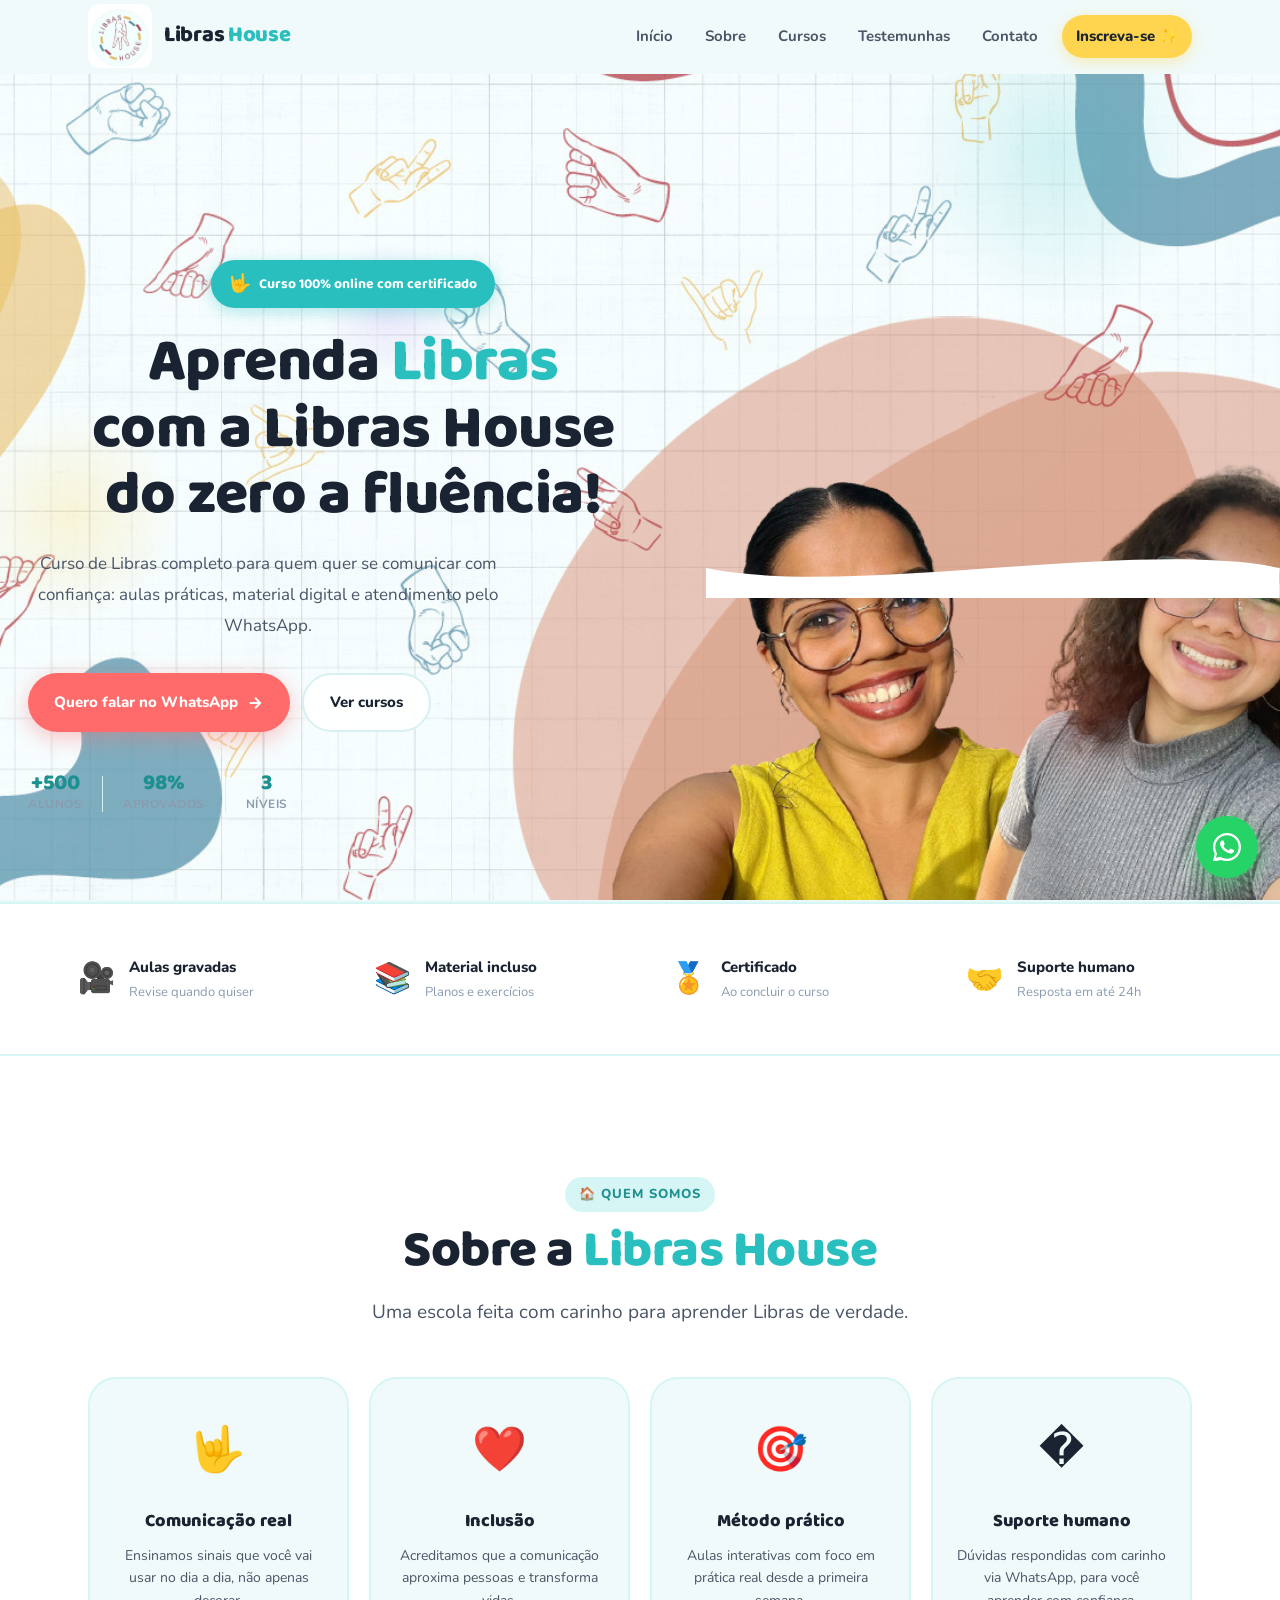
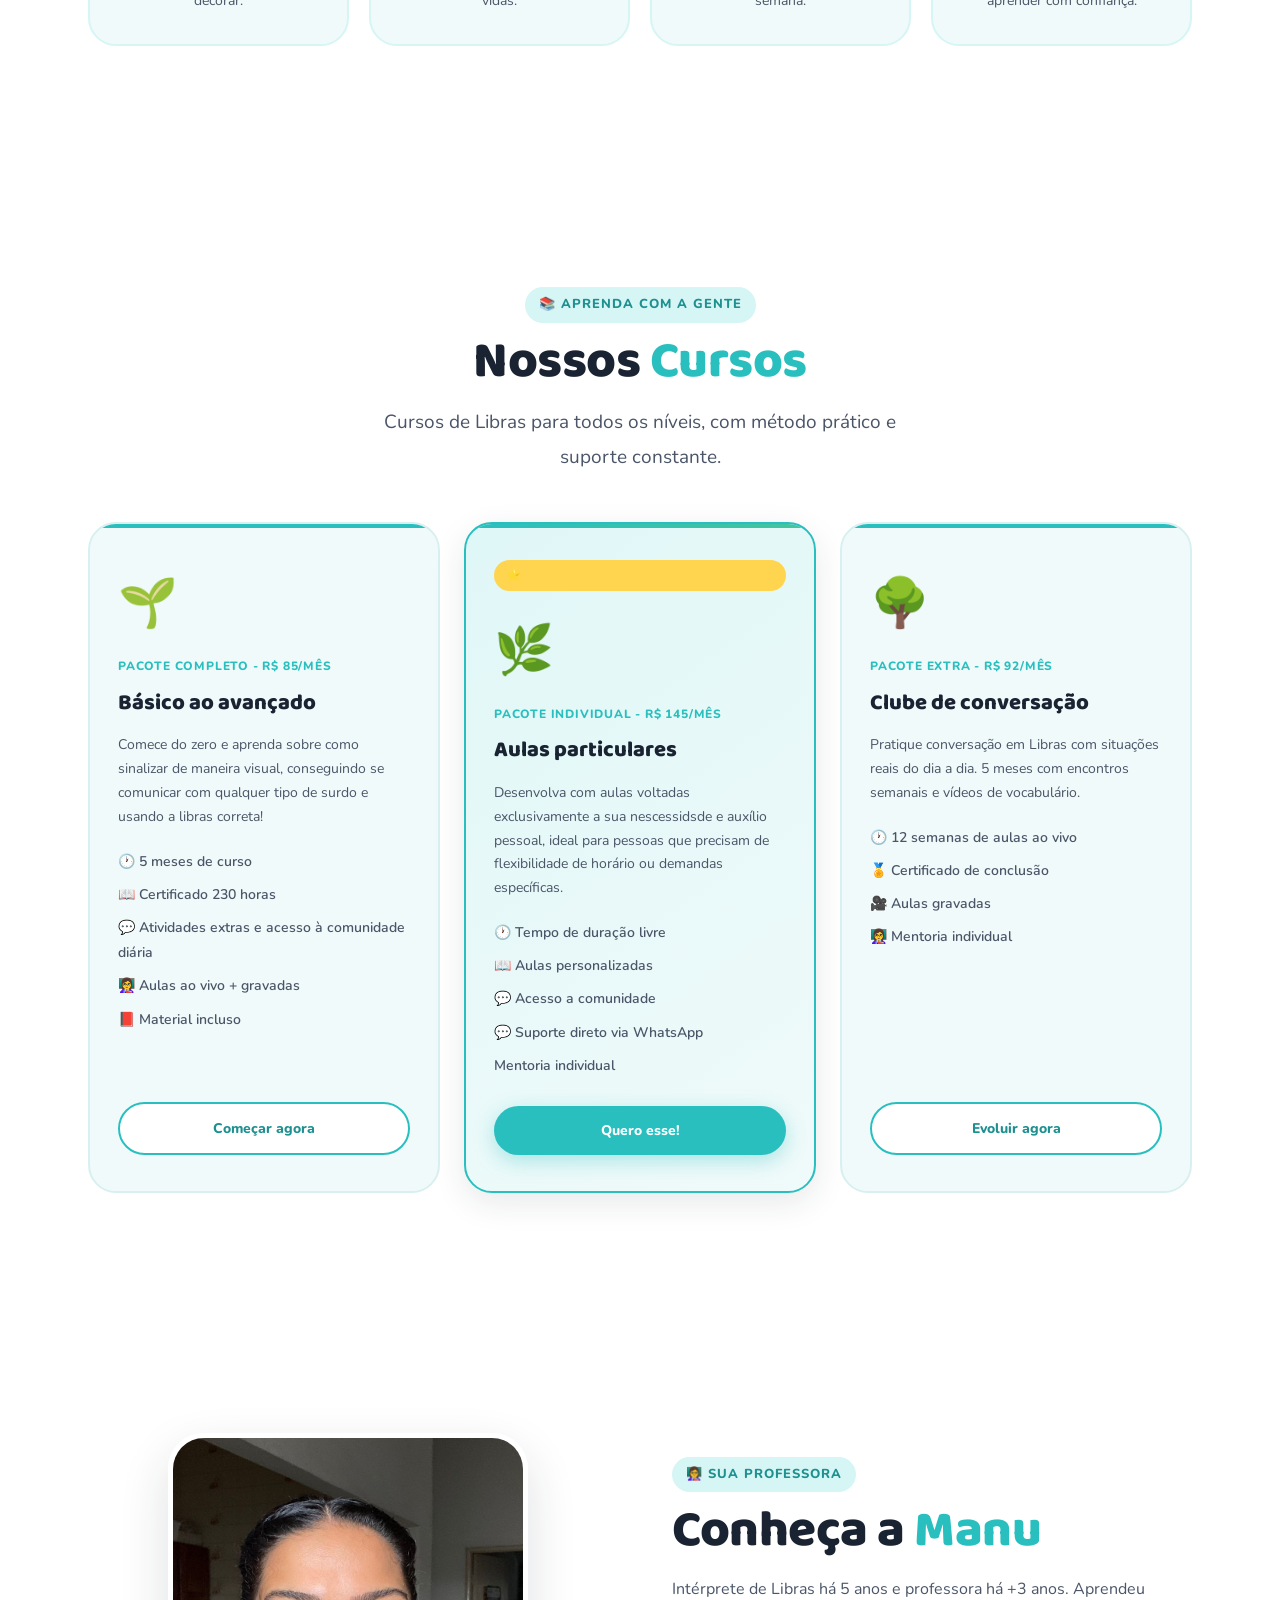
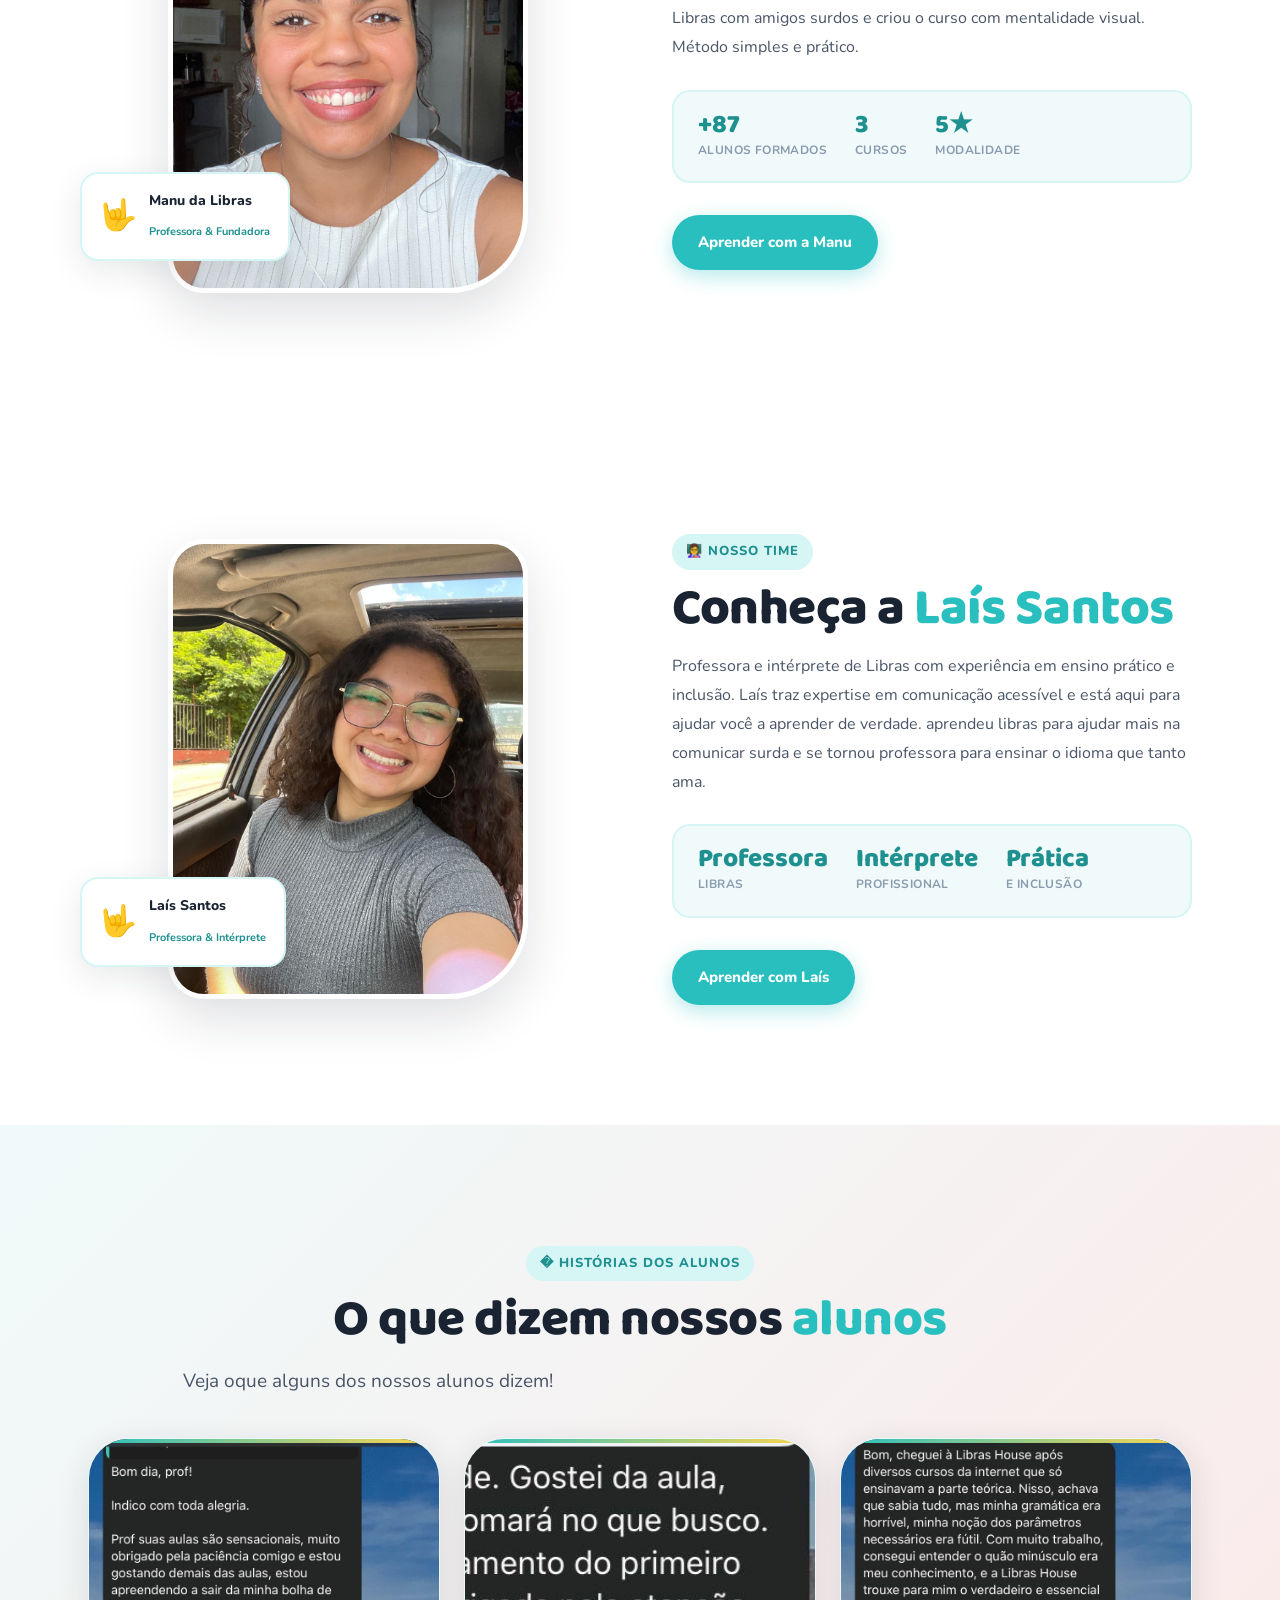
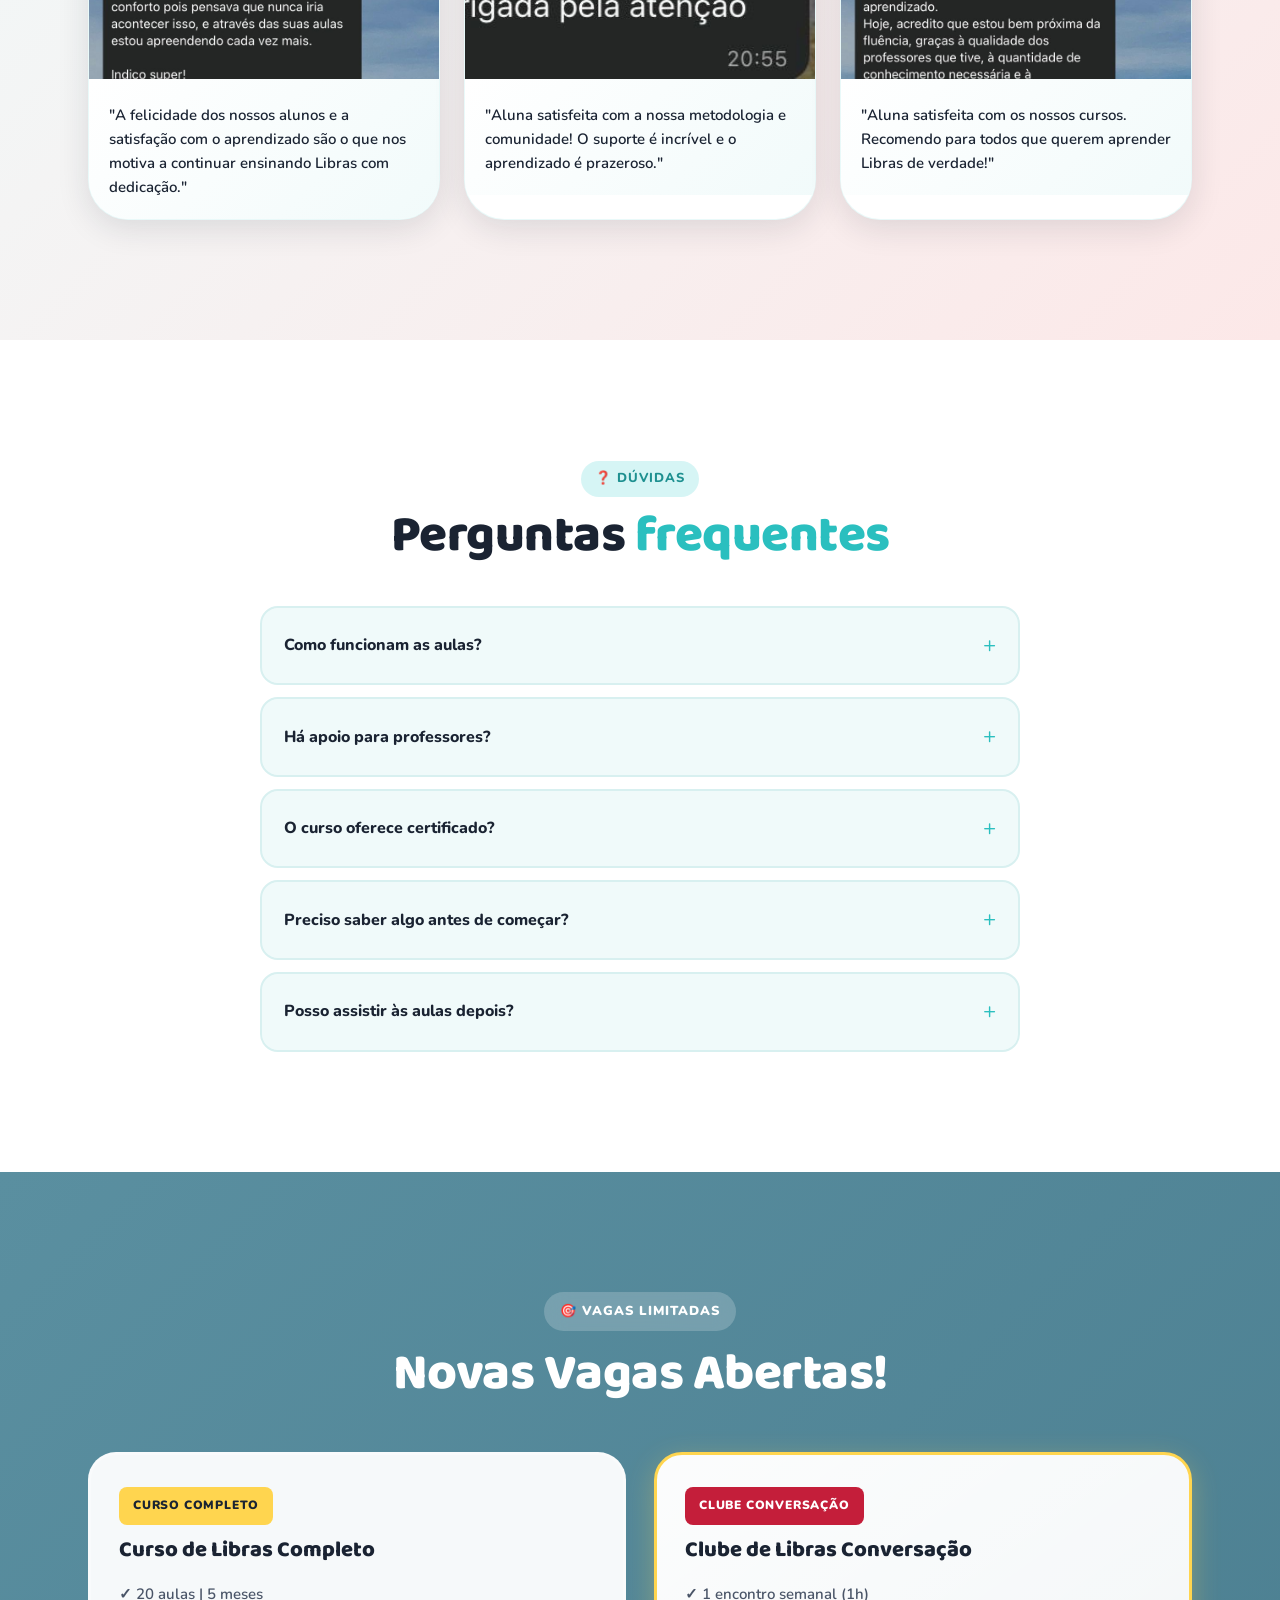
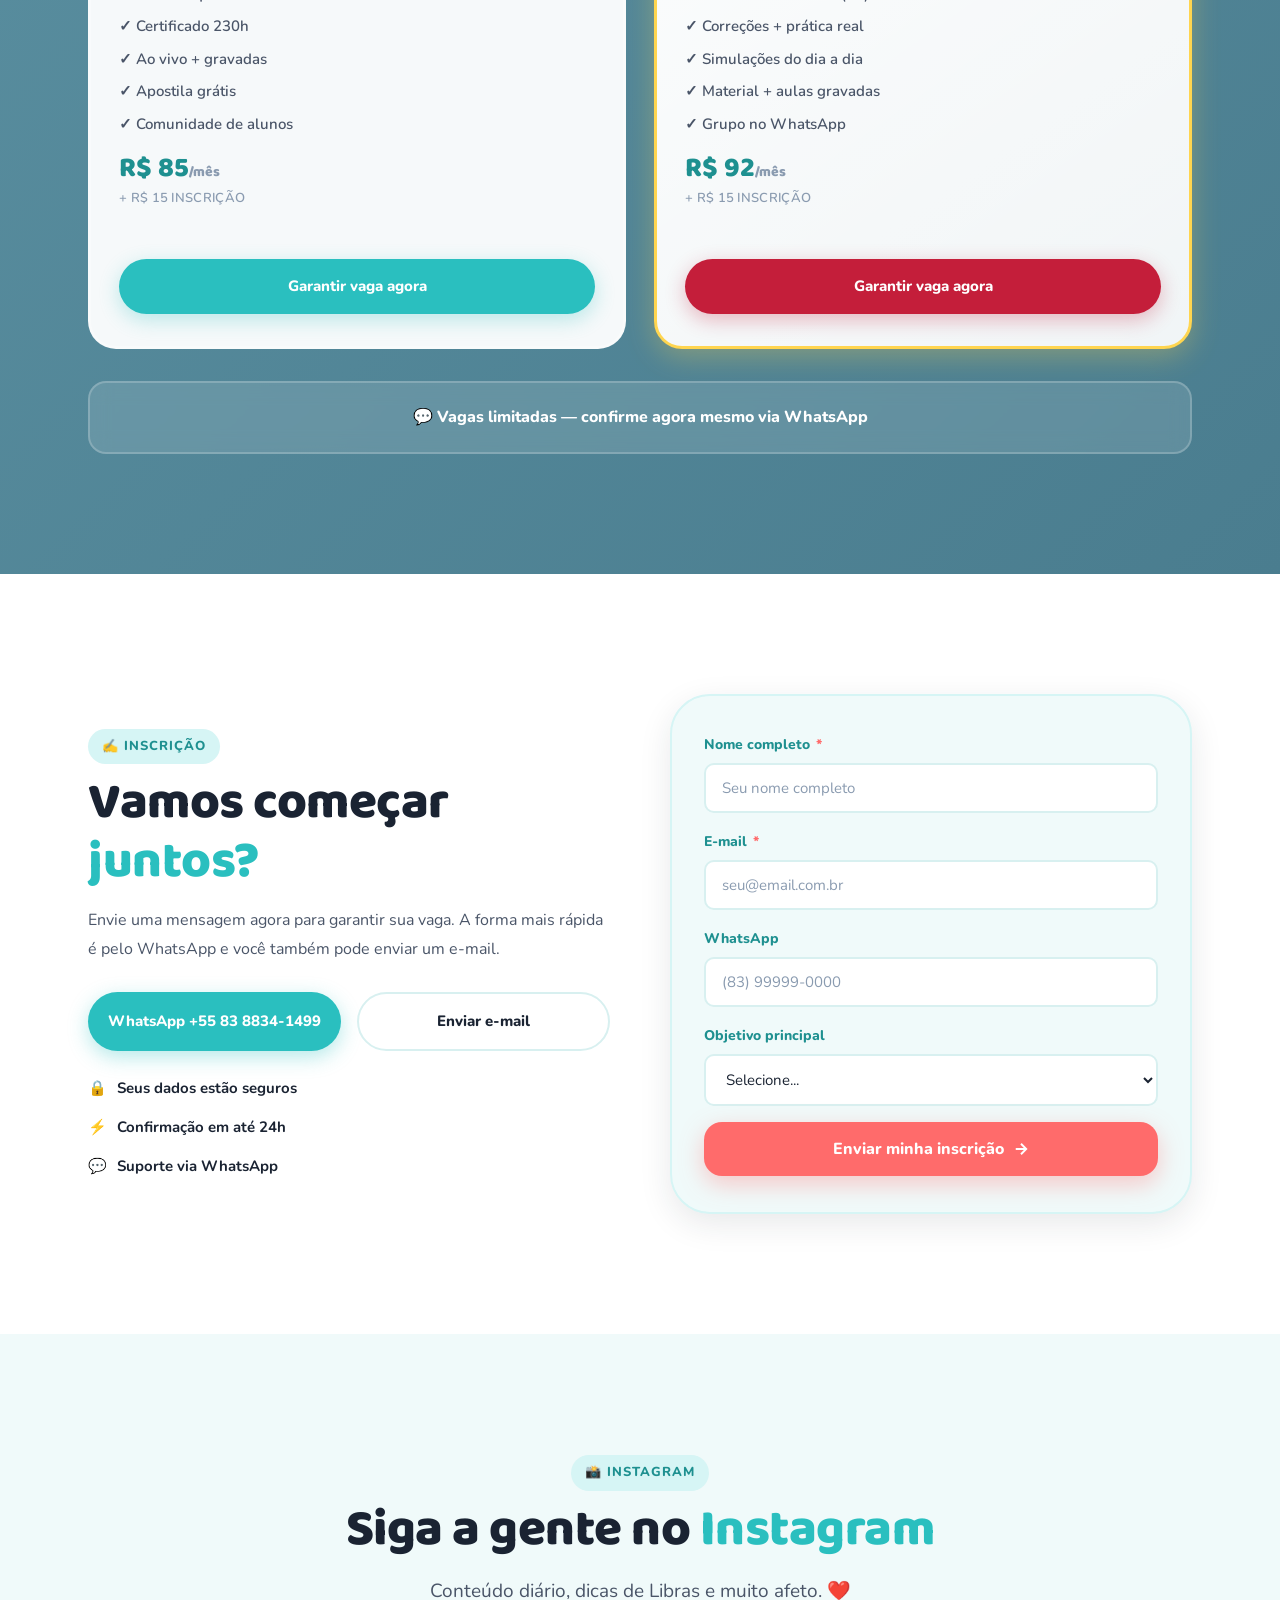
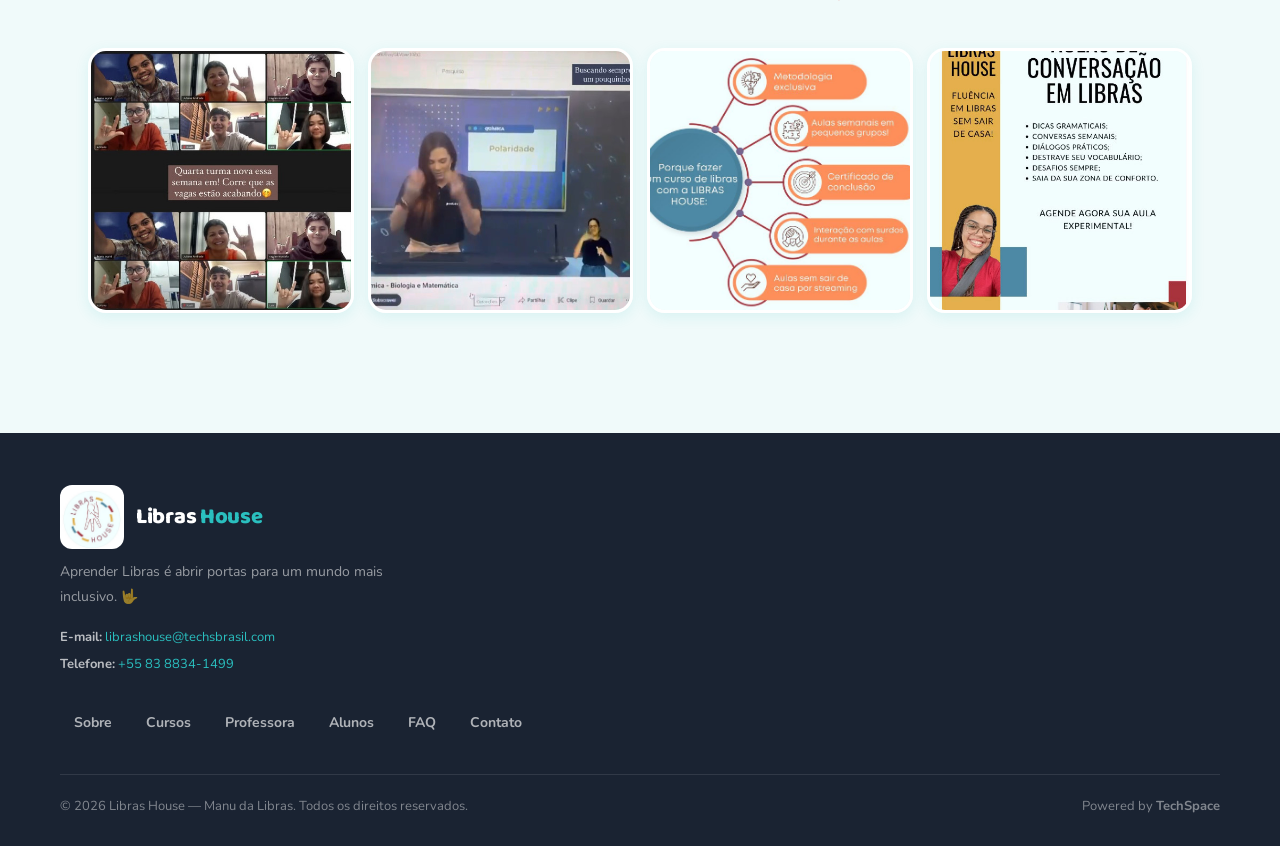
==== commit b23df7e4: "The image well positioned" ====
--- a/index.html
+++ b/index.html
@@ -300,18 +300,18 @@
 
     <div class="testimonials-grid testimonials-placeholder" role="list">
       <div class="tcard-placeholder" role="listitem">
-        <img src="testemunho 1.jpeg" alt="Foto do aluno 1 com depoimento sobre o curso de Libras" width="300" height="200" loading="lazy" />
-        <p>A felicidade dos nossos alunos e a satisfação com o aprendizado.</p>
+        <img src="testemunho 1.jpeg" alt="Foto do aluno 1 compartilhando experiência positiva com o curso de Libras" loading="lazy" class="testimonial-image" data-full="testemunho 1.jpeg" />
+        <p>"A felicidade dos nossos alunos e a satisfação com o aprendizado são o que nos motiva a continuar ensinando Libras com dedicação."</p>
       </div>
 
       <div class="tcard-placeholder" role="listitem">
-        <img src="testemunho 2.jpeg">
-        <p>Aluna satisfeita com a nossa metodologia e comunidade!</p>
+        <img src="testemunho 2.jpeg" alt="Foto da aluna 2 expressando satisfação com a metodologia e comunidade do curso" loading="lazy" class="testimonial-image" data-full="testemunho 2.jpeg" />
+        <p>"Aluna satisfeita com a nossa metodologia e comunidade! O suporte é incrível e o aprendizado é prazeroso."</p>
       </div>
 
       <div class="tcard-placeholder" role="listitem">
-        <img src="testemunho 3.jpeg">
-        <p>Aluna satisfeita com os nossos cursos</p>
+        <img src="testemunho 3.jpeg" alt="Foto da aluna 3 demonstrando contentamento com os cursos oferecidos" loading="lazy" class="testimonial-image" data-full="testemunho 3.jpeg" />
+        <p>"Aluna satisfeita com os nossos cursos. Recomendo para todos que querem aprender Libras de verdade!"</p>
       </div>
     </div>
   </div>
@@ -520,8 +520,20 @@
   </svg>
 </a>
 
+<!-- ═══ LIGHTBOX MODAL ═══ -->
+<div id="lightbox-modal" class="lightbox-modal" aria-hidden="true" role="dialog" aria-labelledby="lightbox-title" aria-describedby="lightbox-desc">
+  <div class="lightbox-overlay" aria-hidden="true"></div>
+  <div class="lightbox-content">
+    <button class="lightbox-close" aria-label="Fechar imagem ampliada">&times;</button>
+    <img id="lightbox-image" src="" alt="" />
+  </div>
+</div>
+
 <!-- ═══ SCRIPTS ═══ -->
 <script>
+  // Performance optimization: Use passive event listeners
+  const opts = { passive: true };
+
   // Mobile menu
   const toggle = document.getElementById('menuToggle');
   const nav = document.getElementById('nav');
@@ -529,27 +541,46 @@
     const open = nav.classList.toggle('open');
     toggle.setAttribute('aria-expanded', open);
     toggle.classList.toggle('active', open);
-  });
+  }, { capture: false });
   nav.querySelectorAll('a').forEach(a => a.addEventListener('click', () => {
     nav.classList.remove('open');
     toggle.setAttribute('aria-expanded', false);
     toggle.classList.remove('active');
-  }));
-
-  // Sticky header shadow
+  }, opts));
+
+  // Optimized scroll handler with throttling
   const header = document.getElementById('header');
+  let scrollTimeout;
+  let lastScrollY = 0;
+
   window.addEventListener('scroll', () => {
-    header.classList.toggle('scrolled', window.scrollY > 20);
-  }, { passive: true });
-
-  // Scroll reveal
+    lastScrollY = window.scrollY;
+    clearTimeout(scrollTimeout);
+    scrollTimeout = setTimeout(() => {
+      header.classList.toggle('scrolled', lastScrollY > 20);
+    }, 10);
+  }, opts);
+
+  // Intersection Observer for scroll reveal (already optimized)
   const observer = new IntersectionObserver((entries) => {
-    entries.forEach(e => { if (e.isIntersecting) { e.target.classList.add('visible'); } });
+    entries.forEach(e => {
+      if (e.isIntersecting) {
+        e.target.classList.add('visible');
+        observer.unobserve(e.target);
+      }
+    });
   }, { threshold: 0.12 });
+
   document.querySelectorAll('.about-card, .course-card, .tcard, .faq-item, .price-card, .istat, .feature-item, .teachers-card').forEach(el => {
     el.classList.add('reveal');
     observer.observe(el);
   });
+
+  // Disable animations on low-end devices
+  const prefersReduced = window.matchMedia('(prefers-reduced-motion: reduce)').matches;
+  if (prefersReduced) {
+    document.documentElement.style.setProperty('--transition', '0s');
+  }
 
   // Form submit with Formspree
   const form = document.querySelector('.enroll-form');
@@ -610,6 +641,46 @@
     else if (v.length > 0) v = `(${v}`;
     this.value = v;
   });
+
+  // Lightbox functionality
+  const lightboxModal = document.getElementById('lightbox-modal');
+  const lightboxImage = document.getElementById('lightbox-image');
+  const lightboxClose = document.querySelector('.lightbox-close');
+  const lightboxOverlay = document.querySelector('.lightbox-overlay');
+
+  function openLightbox(src, alt) {
+    lightboxImage.src = src;
+    lightboxImage.alt = alt;
+    lightboxModal.setAttribute('aria-hidden', 'false');
+    document.body.style.overflow = 'hidden'; // Prevent background scroll
+  }
+
+  function closeLightbox() {
+    lightboxModal.setAttribute('aria-hidden', 'true');
+    document.body.style.overflow = ''; // Restore scroll
+  }
+
+  // Add click listeners to testimonial images
+  document.querySelectorAll('.testimonial-image').forEach(img => {
+    img.addEventListener('click', function() {
+      const fullSrc = this.getAttribute('data-full');
+      const alt = this.alt;
+      openLightbox(fullSrc, alt);
+    });
+  });
+
+  // Close lightbox on close button click
+  lightboxClose.addEventListener('click', closeLightbox);
+
+  // Close lightbox on overlay click
+  lightboxOverlay.addEventListener('click', closeLightbox);
+
+  // Close lightbox on Escape key
+  document.addEventListener('keydown', function(e) {
+    if (e.key === 'Escape' && lightboxModal.getAttribute('aria-hidden') === 'false') {
+      closeLightbox();
+    }
+  });
 </script>
 </body>
 </html>
--- a/librashouse-style.css
+++ b/librashouse-style.css
@@ -103,17 +103,21 @@
 
 /* Menu toggle */
 .menu-toggle {
-  display: none; flex-direction: column; gap: 5px;
+  display: none; flex-direction: column; gap: 4px;
   background: none; border: none; cursor: pointer;
-  padding: 6px; width: 40px;
-}
+  padding: 8px; width: 44px; height: 44px;
+  border-radius: var(--radius-sm);
+  transition: background var(--transition);
+}
+.menu-toggle:hover { background: var(--teal-light); }
 .menu-toggle span {
-  display: block; width: 26px; height: 3px; background: var(--ink);
-  border-radius: 4px; transition: all var(--transition); transform-origin: center;
-}
-.menu-toggle.active span:nth-child(1) { transform: translateY(8px) rotate(45deg); }
+  display: block; width: 24px; height: 2px; background: var(--ink);
+  border-radius: 2px; transition: all 0.3s ease; transform-origin: center;
+  margin: 0 auto;
+}
+.menu-toggle.active span:nth-child(1) { transform: translateY(6px) rotate(45deg); }
 .menu-toggle.active span:nth-child(2) { opacity: 0; transform: scaleX(0); }
-.menu-toggle.active span:nth-child(3) { transform: translateY(-8px) rotate(-45deg); }
+.menu-toggle.active span:nth-child(3) { transform: translateY(-6px) rotate(-45deg); }
 
 /* ─── HERO ─── */
 .hero {
@@ -121,7 +125,7 @@
     url('elasbackground22.jpg');
   background-blend-mode: overlay;
   background-size: cover;
-  background-position: center 40%;
+  background-position: center center;
   background-repeat: no-repeat;
   background-attachment: fixed;
   padding: 100px 0 0;
@@ -153,6 +157,17 @@
 
 .hero-text {
   width: 100%; max-width: 720px; text-align: center;
+  position: relative; z-index: 3;
+}
+.hero-text::before {
+  content: '';
+  position: absolute; top: -20px; left: -20px; right: -20px; bottom: -20px;
+  background: rgba(255,255,255,0.05); backdrop-filter: blur(1px);
+  border-radius: var(--radius-lg); z-index: -1;
+  opacity: 0; transition: opacity var(--transition);
+}
+@media (max-width: 768px) {
+  .hero-text::before { opacity: 0.3; }
 }
 
 /* Hero text */
@@ -422,16 +437,40 @@
 .tcard-tag { font-size: 11px; font-weight: 700; text-transform: uppercase; letter-spacing: 0.3px; background: var(--teal-light); color: var(--teal-dark); padding: 3px 10px; border-radius: 100px; }
 
 .tcard-placeholder {
-  background: rgba(255,255,255,0.5); border-radius: var(--radius-lg); padding: 40px 28px;
-  text-align: center; border: 3px dashed var(--teal-light);
-  display: flex; flex-direction: column; gap: 12px; align-items: center; justify-content: center;
-  min-height: 220px; transition: all var(--transition);
-}
-.tcard-placeholder:hover { border-color: var(--teal); background: rgba(255,255,255,0.8); }
-.tcard-placeholder.tcard-featured { border-color: var(--yellow); background: rgba(255,249,230,0.4); }
-.placeholder-icon { font-size: 48px; opacity: 0.6; }
-.tcard-placeholder p { font-size: 15px; font-weight: 700; color: var(--ink); margin: 0; }
-.tcard-placeholder small { font-size: 12px; color: var(--ink-3); font-weight: 600; }
+  background: var(--surface); border-radius: var(--radius-xl);
+  box-shadow: 0 8px 32px rgba(26,35,50,0.12);
+  border: 1px solid rgba(42,191,191,0.1);
+  overflow: hidden;
+  display: flex; flex-direction: column;
+  transition: all var(--transition);
+  position: relative;
+}
+.tcard-placeholder::before {
+  content: '';
+  position: absolute; top: 0; left: 0; right: 0; height: 4px;
+  background: linear-gradient(90deg, var(--teal) 0%, var(--yellow) 100%);
+}
+.tcard-placeholder:hover {
+  transform: translateY(-8px);
+  box-shadow: 0 16px 48px rgba(26,35,50,0.18);
+  border-color: var(--teal);
+}
+.tcard-placeholder img {
+  width: 100%; height: 240px; object-fit: cover;
+  transition: transform var(--transition);
+}
+.tcard-placeholder:hover img {
+  transform: scale(1.05);
+}
+.testimonial-image {
+  cursor: pointer;
+}
+.tcard-placeholder p {
+  font-size: 15px; font-weight: 600; color: var(--ink);
+  margin: 0; padding: 24px 20px 20px;
+  line-height: 1.6; text-align: left;
+  background: linear-gradient(135deg, rgba(255,255,255,0.9) 0%, rgba(240,250,250,0.9) 100%);
+}
 
 /* ─── FAQ ─── */
 .faq { background: var(--surface); text-align: center; }
@@ -761,13 +800,19 @@
 
 /* ─── RESPONSIVE ─── */
 @media (max-width: 1024px) {
-  .hero { background-position: center 35%; }
+  .hero { background-position: center center; }
   .about-grid { grid-template-columns: repeat(2, 1fr); }
   .features-inner { grid-template-columns: repeat(2, 1fr); }
 }
 
 @media (max-width: 900px) {
-  .hero { padding-top: 80px; background-attachment: scroll; background-position: center 30%; background-size: cover; }
+  .hero {
+    padding-top: 80px;
+    background-attachment: scroll;
+    background-position: center center;
+    background-size: cover;
+    min-height: 85vh;
+  }
   .hero-text p { max-width: 100%; margin-left: auto; margin-right: auto; }
   .hero-buttons { justify-content: center; }
   .hero-trust { justify-content: center; }
@@ -781,6 +826,7 @@
 
   .courses-grid { grid-template-columns: 1fr; max-width: 480px; margin: 40px auto 0; }
   .testimonials-grid { grid-template-columns: 1fr; max-width: 480px; margin: 40px auto 0; }
+  .tcard-placeholder img { height: 200px; }
   .pricing-grid { grid-template-columns: 1fr; max-width: 380px; }
   .video-grid { grid-template-columns: 1fr; max-width: 480px; margin: 36px auto 0; }
   .insta-grid { grid-template-columns: repeat(2, 1fr); }
@@ -802,7 +848,13 @@
 
 @media (max-width: 600px) {
   .section { padding: 64px 0; }
-  .hero { padding-top: 60px; min-height: 100vh; background-attachment: scroll; background-position: center 25%; background-size: 130%; }
+  .hero {
+    padding-top: 60px;
+    min-height: 90vh;
+    background-attachment: scroll;
+    background-position: center center;
+    background-size: cover;
+  }
   .hero-badge { font-size: 12px; padding: 6px 14px; }
   .section-title { font-size: clamp(1.8rem, 6vw, 2.8rem); }
   .section-subtitle { font-size: 16px; }
@@ -821,7 +873,13 @@
 @media (max-width: 480px) {
   body { font-size: 16px; }
   .container { padding: 0 16px; }
-  .hero { background-attachment: scroll; background-size: 140%; background-position: center 30%; }
+  .hero {
+    background-attachment: scroll;
+    background-size: cover;
+    background-position: center center;
+    min-height: 85vh;
+    padding-top: 70px;
+  }
   .hero-text h1 { font-size: clamp(1.8rem, 9vw, 2.8rem); }
   .hero-badge { font-size: 11px; padding: 5px 12px; }
   .section { padding: 48px 0; }
@@ -845,4 +903,43 @@
   .footer-brand p { font-size: 15px; }
   .whatsapp-float { width: 52px; height: 52px; }
   .whatsapp-float svg { width: 22px; height: 22px; }
-}
+  .tcard-placeholder img { height: 180px; }
+  .tcard-placeholder p { padding: 16px; font-size: 14px; }
+}
+
+/* ─── LIGHTBOX ─── */
+.lightbox-modal {
+  position: fixed; top: 0; left: 0; width: 100%; height: 100%;
+  background: rgba(26,35,50,0.9); z-index: 10000;
+  display: flex; align-items: center; justify-content: center;
+  opacity: 0; visibility: hidden;
+  transition: opacity var(--transition), visibility var(--transition);
+}
+.lightbox-modal[aria-hidden="false"] {
+  opacity: 1; visibility: visible;
+}
+.lightbox-overlay {
+  position: absolute; top: 0; left: 0; width: 100%; height: 100%;
+  cursor: pointer;
+}
+.lightbox-content {
+  position: relative; max-width: 90vw; max-height: 90vh;
+  background: var(--surface); border-radius: var(--radius-lg);
+  box-shadow: var(--shadow-lg); overflow: hidden;
+}
+.lightbox-image {
+  max-width: 100%; max-height: 90vh; object-fit: contain;
+  display: block;
+}
+.lightbox-close {
+  position: absolute; top: 16px; right: 16px;
+  width: 40px; height: 40px; border-radius: 50%;
+  background: rgba(26,35,50,0.8); color: #fff;
+  border: none; font-size: 24px; font-weight: bold;
+  cursor: pointer; display: flex; align-items: center; justify-content: center;
+  transition: background var(--transition);
+  z-index: 1;
+}
+.lightbox-close:hover {
+  background: var(--ink);
+}
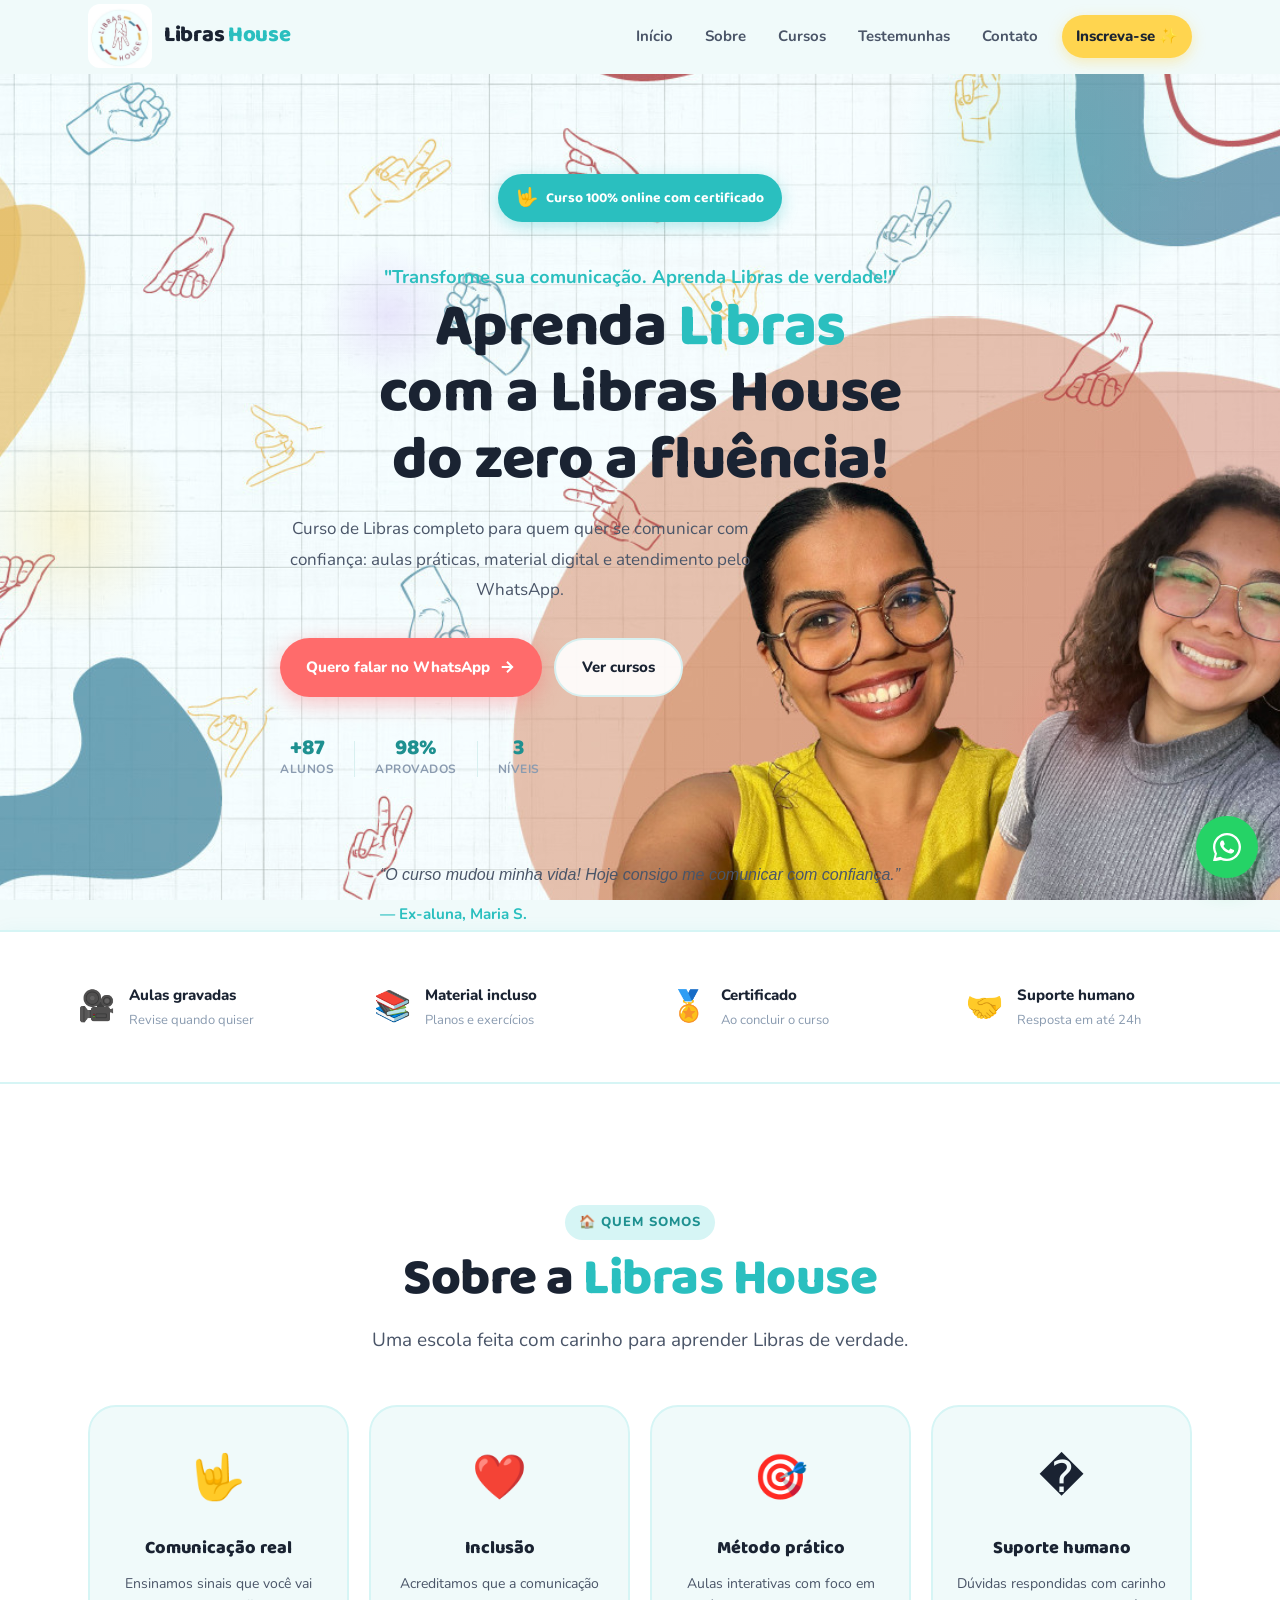
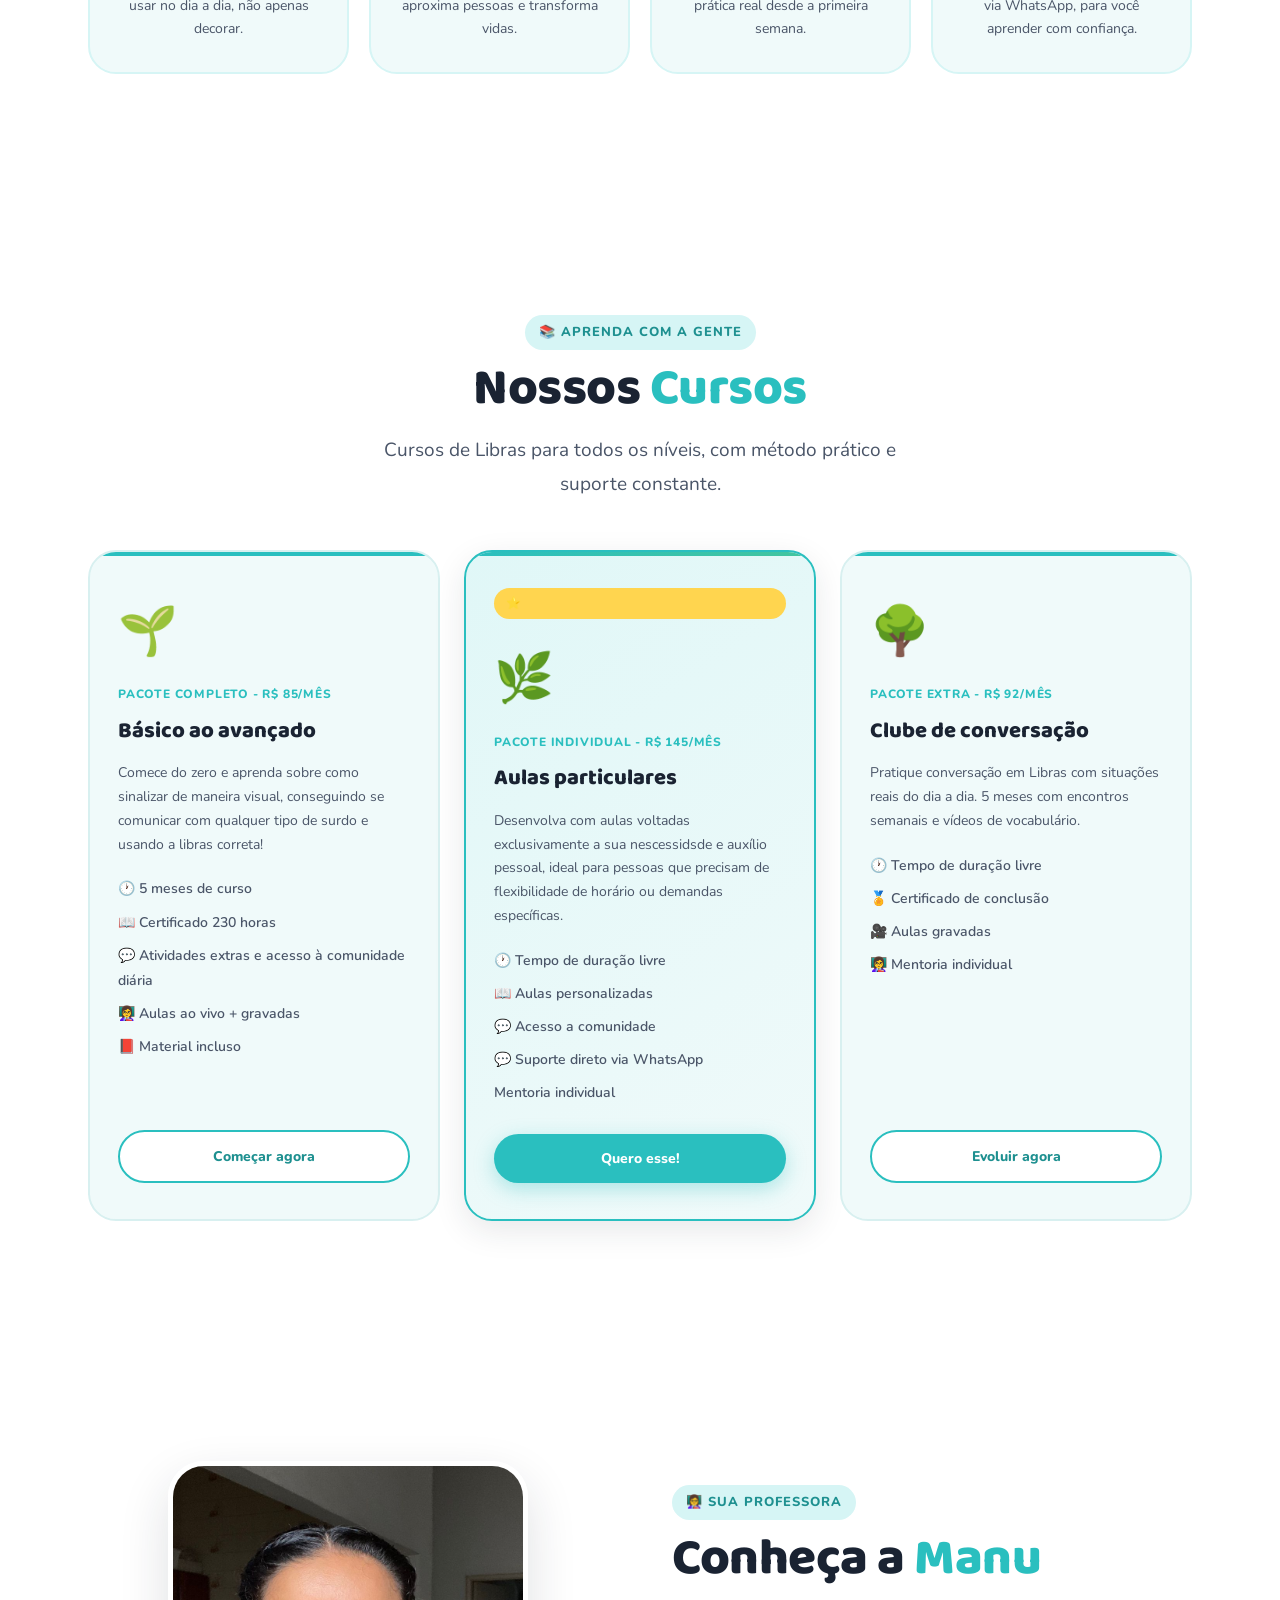
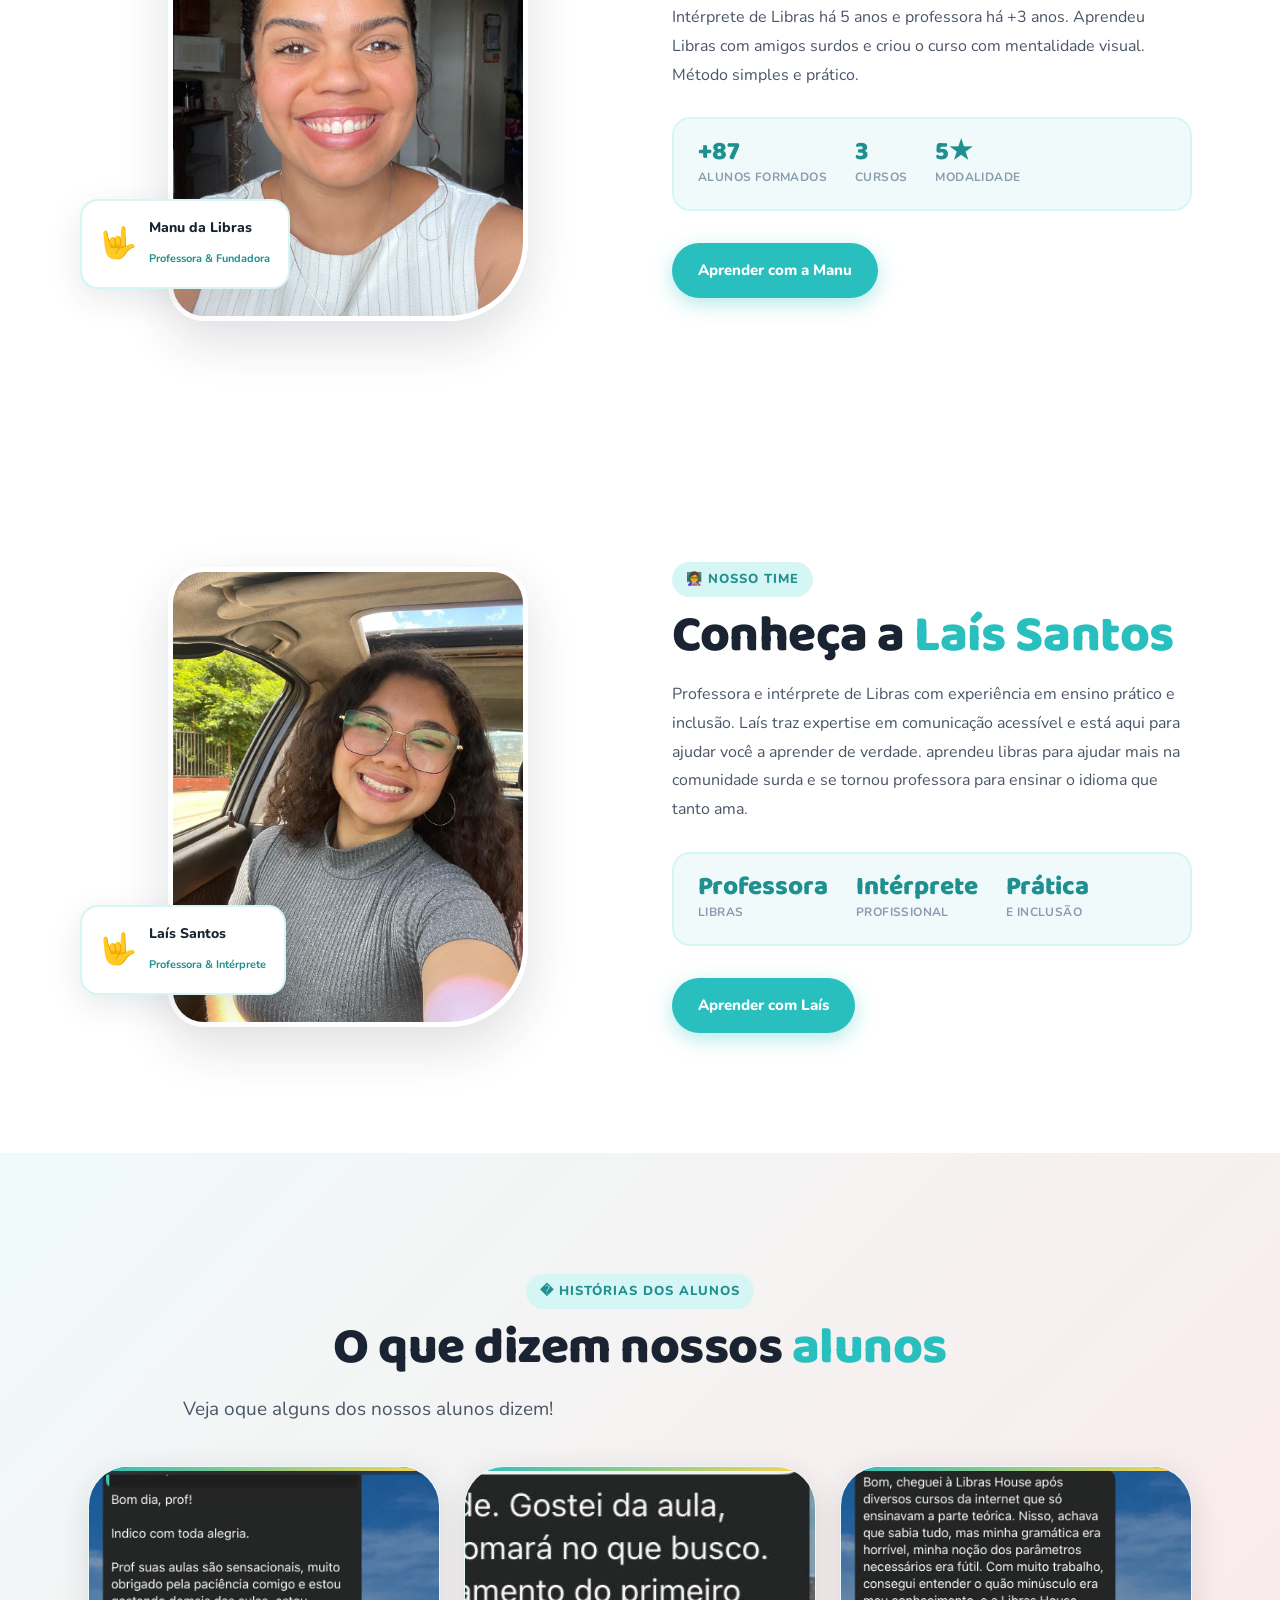
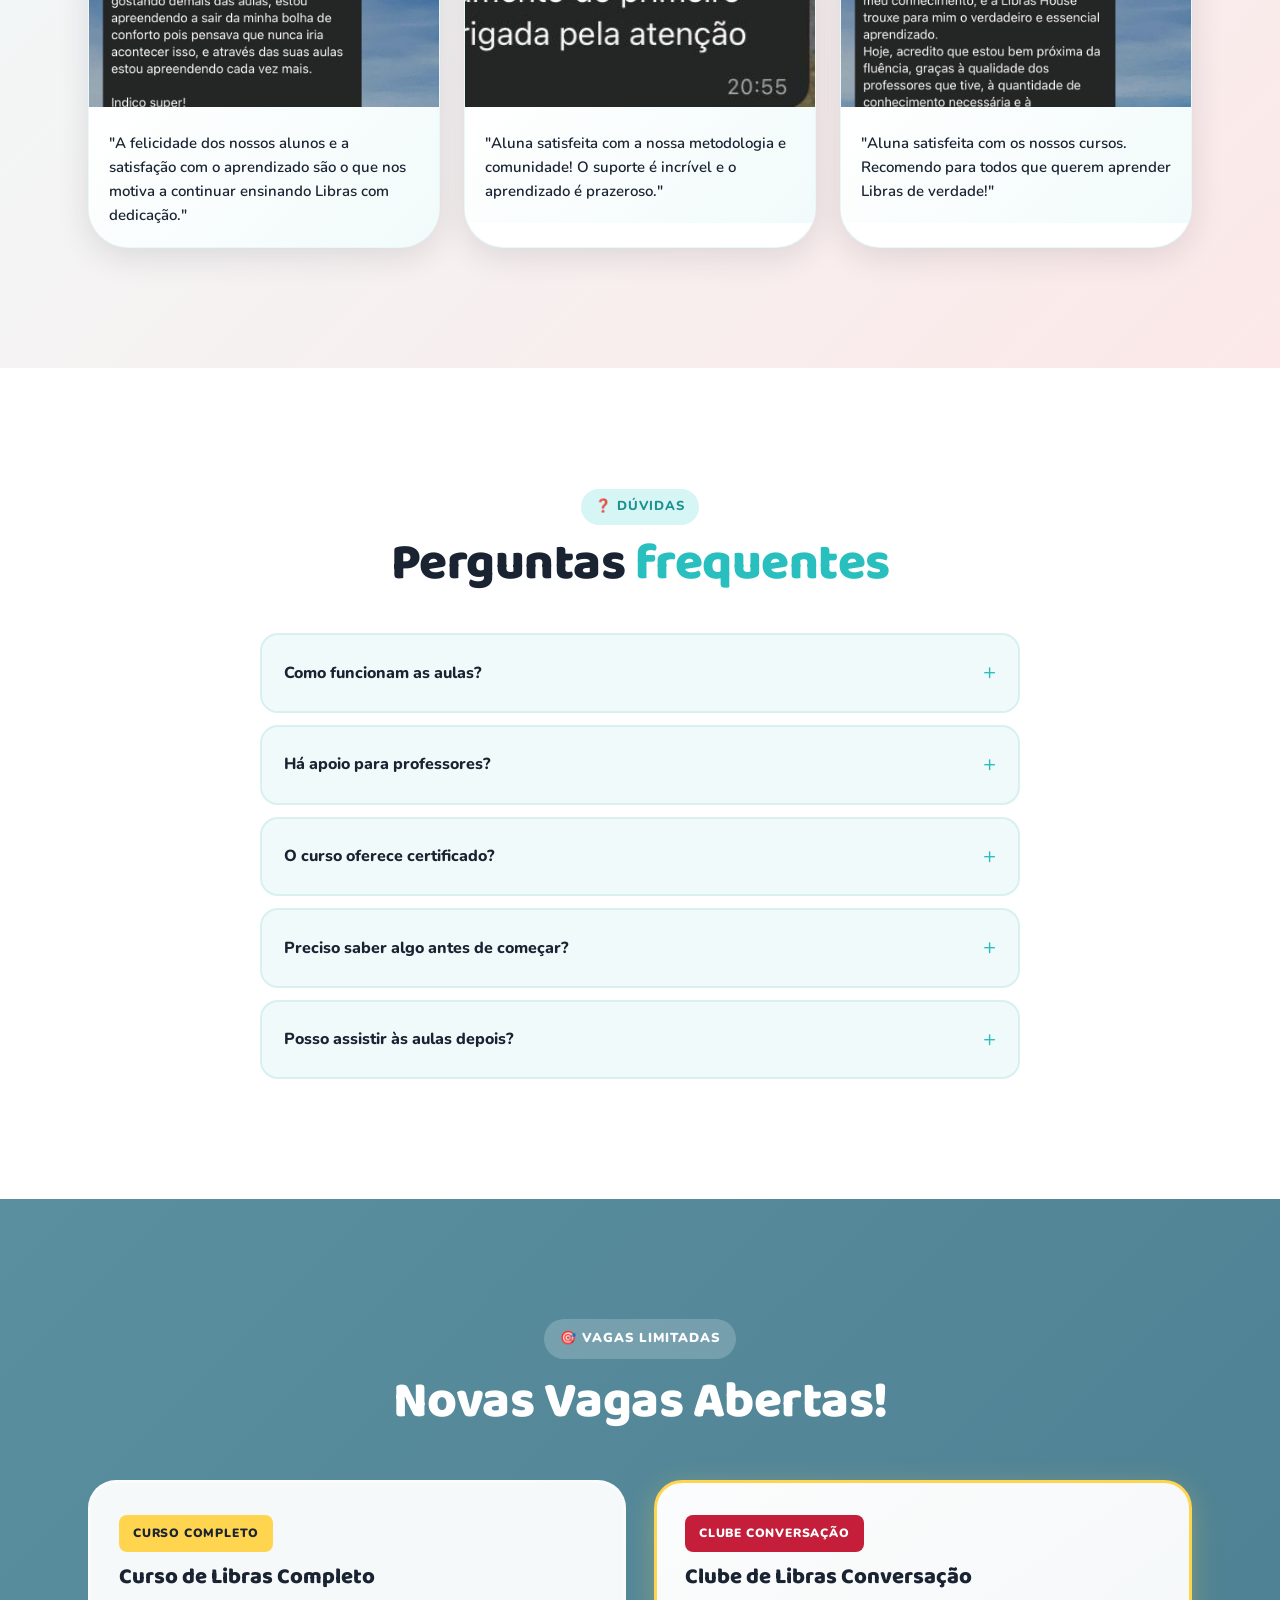
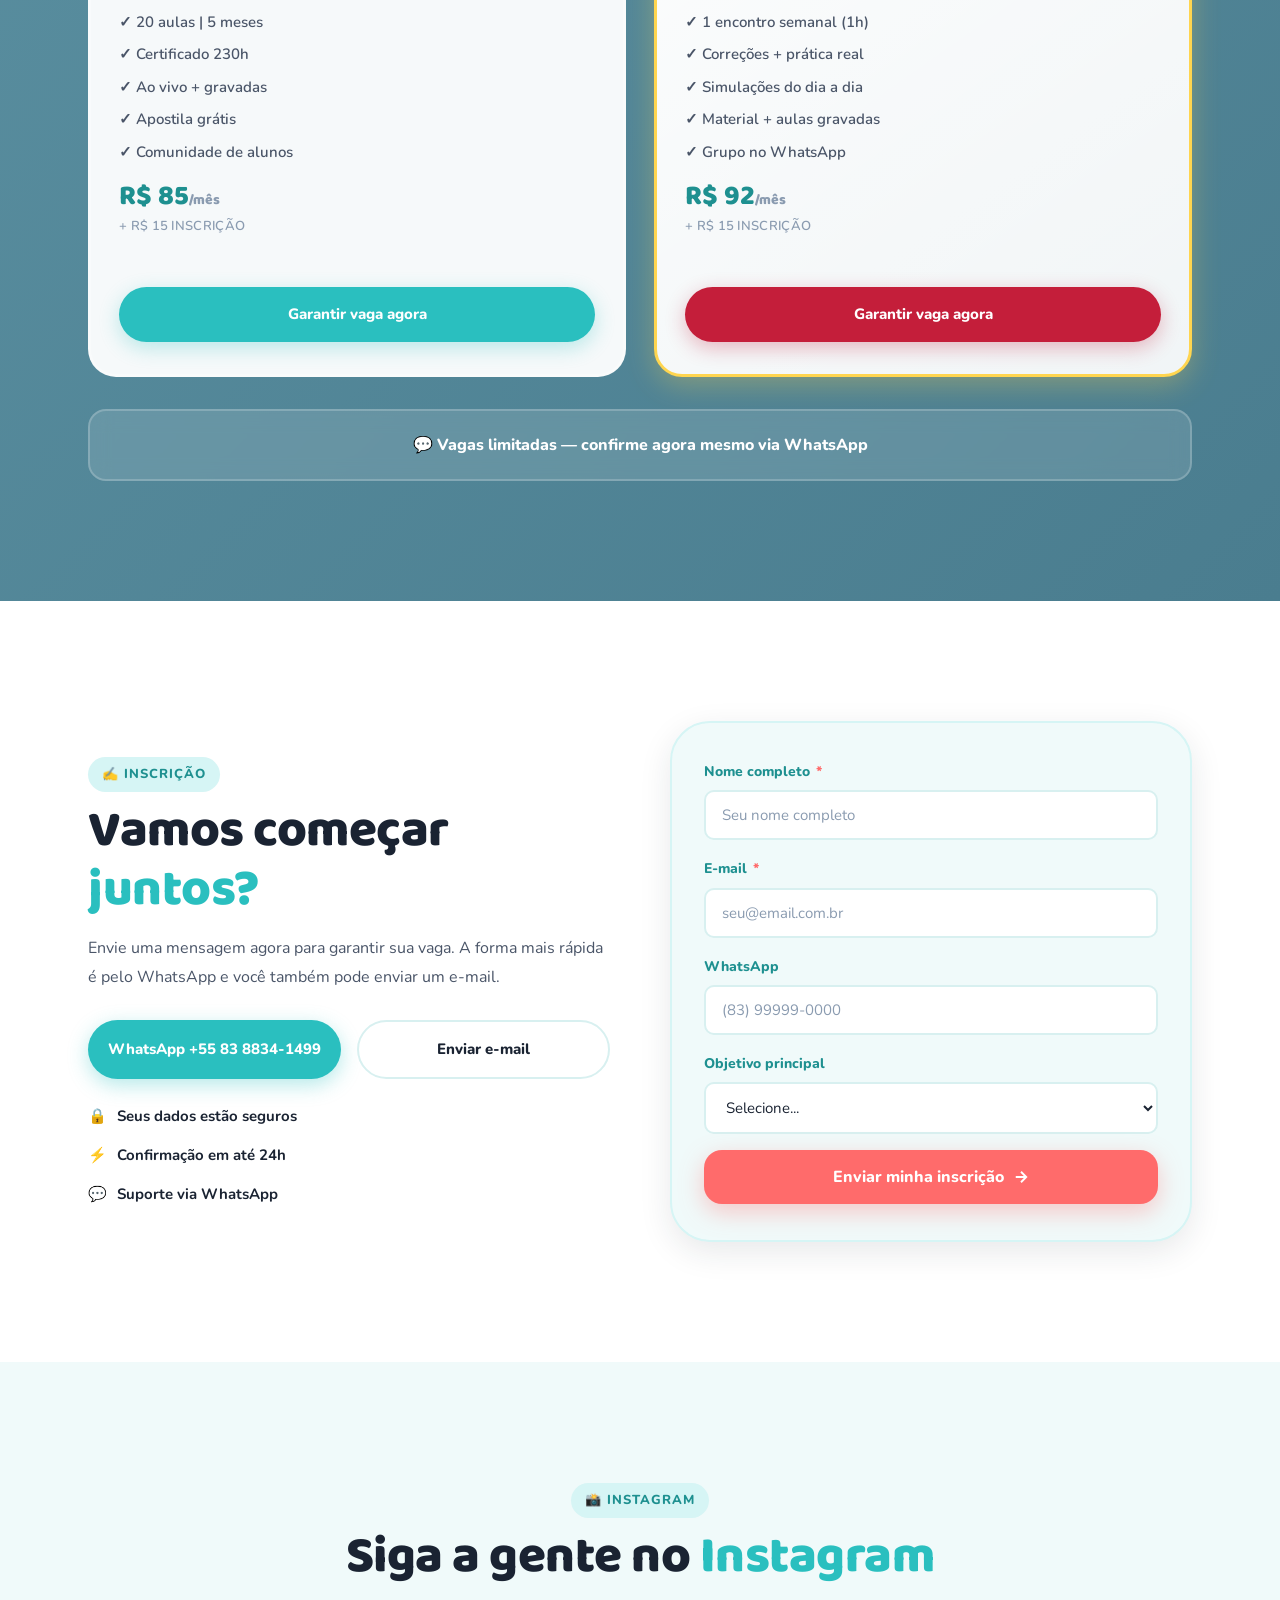
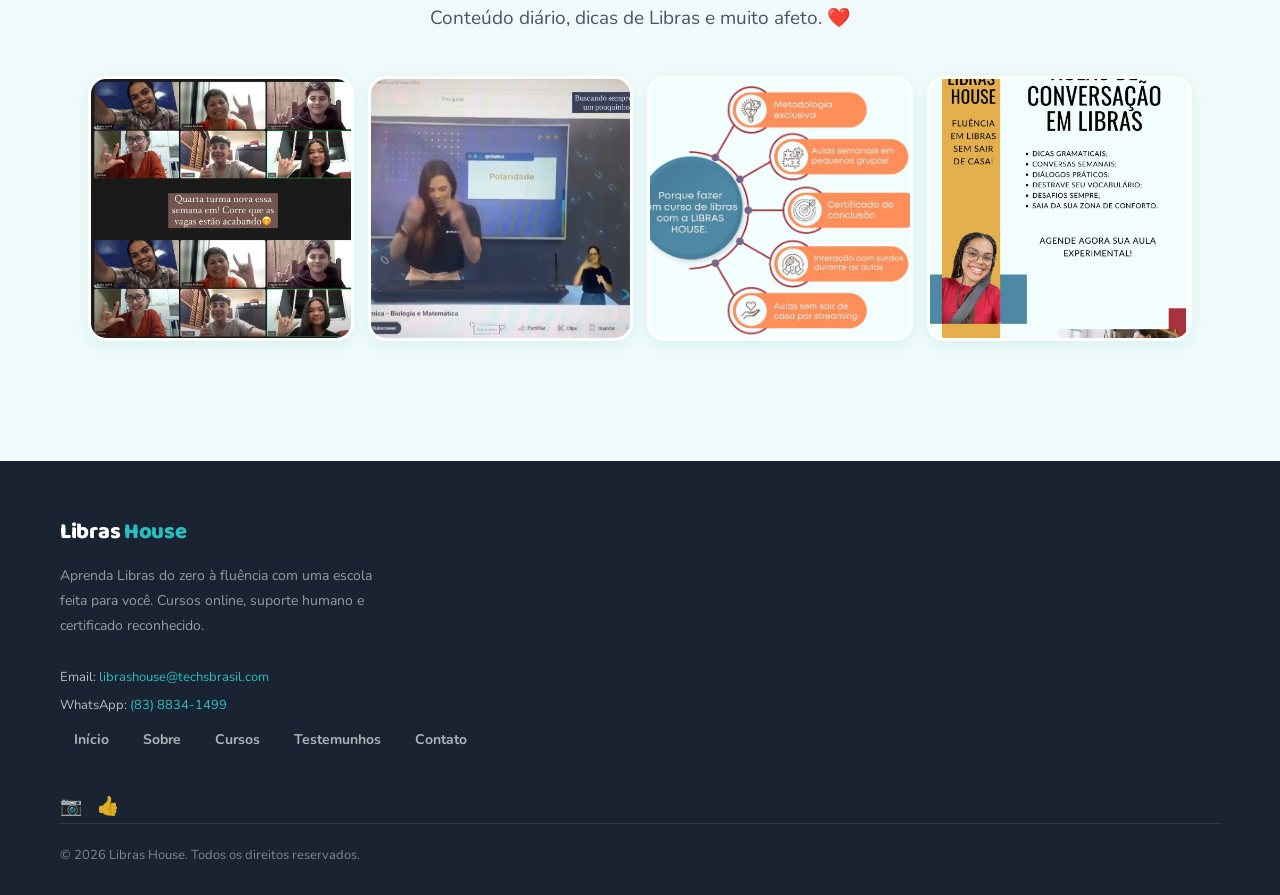
==== commit 330e1c08: "Remove the white line and make the page more profissional" ====
--- a/index.html
+++ b/index.html
@@ -93,6 +93,11 @@
       <div class="hero-badge" role="note">
         <span class="badge-emoji">🤟</span> Curso 100% online com certificado
       </div>
+      <!-- Tagline/Testimonial enhancement -->
+      <div class="hero-tagline" style="margin: 18px 0 0 0; font-size: 1.15rem; color: #2ABFBF; font-weight: 700;">
+        "Transforme sua comunicação. Aprenda Libras de verdade!"
+      </div>
+      <!-- End tagline enhancement -->
       <h1>
         Aprenda <em>Libras</em><br>
         com a Libras House<br>
@@ -107,7 +112,7 @@
         <a href="#cursos" class="btn btn-hero-secondary">Ver cursos</a>
       </div>
       <div class="hero-trust">
-        <div class="trust-item"><span class="trust-num">+500</span><span>alunos</span></div>
+        <div class="trust-item"><span class="trust-num">+87</span><span>alunos</span></div>
         <div class="trust-divider" aria-hidden="true"></div>
         <div class="trust-item"><span class="trust-num">98%</span><span>aprovados</span></div>
         <div class="trust-divider" aria-hidden="true"></div>
@@ -115,13 +120,16 @@
       </div>
     </div>
 
-  </div>
-
-  <div class="hero-wave" aria-hidden="true">
-    <svg viewBox="0 0 1440 80" preserveAspectRatio="none" xmlns="http://www.w3.org/2000/svg">
-      <path d="M0,40 C360,80 1080,0 1440,40 L1440,80 L0,80 Z" fill="#fff"/>
-    </svg>
-  </div>
+    <!-- Student Testimonials Section -->
+    <div class="hero-testimonials" style="margin: 32px 0 0 0;">
+      <blockquote style="font-size: 1rem; color: #4a5568; font-style: italic; margin-bottom: 8px;">“O curso mudou minha vida! Hoje consigo me comunicar com confiança.”</blockquote>
+      <span style="font-size: 0.95rem; color: #2ABFBF; font-weight: 700;">— Ex-aluna, Maria S.</span>
+    </div>
+    <!-- End Testimonials Section -->
+
+  </div>
+
+  <!-- Removed hero-wave SVG to eliminate white line -->
 </section>
 
 <!-- ═══ FEATURES BAR ═══ -->
@@ -223,7 +231,7 @@
         <h3>Clube de conversação</h3>
         <p>Pratique conversação em Libras com situações reais do dia a dia. 5 meses com encontros semanais e vídeos de vocabulário.</p>
         <ul class="course-features">
-          <li>🕐 12 semanas de aulas ao vivo</li>
+          <li>🕐 Tempo de duração livre</li>
           <li>🏅 Certificado de conclusão</li>
           <li>🎥 Aulas gravadas</li>
           <li>👩‍🏫 Mentoria individual</li>
@@ -278,7 +286,7 @@
         <div class="section-tag">👩‍🏫 Nosso time</div>
         <h2 id="professora2-title" class="section-title">Conheça a <em>Laís Santos</em></h2>
         <p class="instructor-bio">Professora e intérprete de Libras com experiência em ensino prático e inclusão. Laís traz expertise em comunicação acessível e está aqui para ajudar você a aprender de verdade.
-          aprendeu libras para ajudar mais na comunicar surda e se tornou professora para ensinar o idioma que tanto ama.
+          aprendeu libras para ajudar mais na comunidade surda e se tornou professora para ensinar o idioma que tanto ama.
         </p>
         <div class="instructor-stats" role="list">
           <div class="istat" role="listitem"><span class="istat-num">Professora</span><span class="istat-label">Libras</span></div>
@@ -461,19 +469,19 @@
     <p class="section-subtitle">Conteúdo diário, dicas de Libras e muito afeto. ❤️</p>
 
     <div class="insta-grid" role="list">
-      <a href="https://instagram.com/librashouse" target="_blank" rel="noopener" class="insta-item" role="listitem" aria-label="Post do Instagram 1 — Libras House">
+      <a href="https://www.instagram.com/libras.house/" target="_blank" rel="noopener" class="insta-item" role="listitem" aria-label="Post do Instagram 1 — Libras House">
         <img src="turmapeoplelibrashouse.jpg" alt="Aula de Libras — Libras House no Instagram" width="260" height="260" loading="lazy" />
         <div class="insta-overlay" aria-hidden="true">Ver no Instagram</div>
       </a>
-      <a href="https://instagram.com/librashouse" target="_blank" rel="noopener" class="insta-item" role="listitem" aria-label="Post do Instagram 2 — Libras House">
+      <a href="https://www.instagram.com/libras.house/" target="_blank" rel="noopener" class="insta-item" role="listitem" aria-label="Post do Instagram 2 — Libras House">
         <img src="tvlibrashouse.jpg" alt="Sinais do dia — Libras House" width="260" height="260" loading="lazy" />
         <div class="insta-overlay" aria-hidden="true">Ver no Instagram</div>
       </a>
-      <a href="https://instagram.com/librashouse" target="_blank" rel="noopener" class="insta-item" role="listitem" aria-label="Post do Instagram 3 — Libras House">
+      <a href="https://www.instagram.com/libras.house/" target="_blank" rel="noopener" class="insta-item" role="listitem" aria-label="Post do Instagram 3 — Libras House">
         <img src="dicaslibrashouse2.jpg" alt="Turma de Libras — Libras House" width="260" height="260" loading="lazy" />
         <div class="insta-overlay" aria-hidden="true">Ver no Instagram</div>
       </a>
-      <a href="https://instagram.com/librashouse" target="_blank" rel="noopener" class="insta-item" role="listitem" aria-label="Post do Instagram 4 — Libras House">
+      <a href="https://www.instagram.com/libras.house/" target="_blank" rel="noopener" class="insta-item" role="listitem" aria-label="Post do Instagram 4 — Libras House">
         <img src="dicaslibrashouse1.jpg" alt="Dica de Libras — Libras House" width="260" height="260" loading="lazy" />
         <div class="insta-overlay" aria-hidden="true">Ver no Instagram</div>
       </a>
@@ -482,31 +490,32 @@
 </section>
 
 <!-- ═══ FOOTER ═══ -->
-<footer class="footer" role="contentinfo">
-  <div class="footer-inner">
-    <div class="footer-brand">
-      <a href="#inicio" class="logo" aria-label="Voltar ao topo">
-        <img src="../logo.jpg" alt="Logo Libras House" width="48" height="48" loading="lazy" />
+<footer class="footer">
+    <div class="footer-inner">
+      <div class="footer-brand">
         <span class="logo-text">Libras <em>House</em></span>
-      </a>
-      <p>Aprender Libras é abrir portas para um mundo mais inclusivo. 🤟</p>      <div class="footer-contact">
-        <p><strong>E-mail:</strong> <a href="mailto:librashouse@techsbrasil.com">librashouse@techsbrasil.com</a></p>
-        <p><strong>Telefone:</strong> <a href="tel:+558388341499">+55 83 8834-1499</a></p>
-      </div>    </div>
-    <nav class="footer-nav" aria-label="Links do rodapé">
-      <a href="#sobre">Sobre</a>
-      <a href="#cursos">Cursos</a>
-      <a href="#professora">Professora</a>
-      <a href="#testemunhos">Alunos</a>
-      <a href="#faq">FAQ</a>
-      <a href="#contato">Contato</a>
-    </nav>
-    <div class="footer-bottom">
-      <p>© 2026 Libras House — Manu da Libras. Todos os direitos reservados.</p>
-      <p>Powered by <strong>TechSpace</strong></p>
-    </div>
-  </div>
-</footer>
+        <p>Aprenda Libras do zero à fluência com uma escola feita para você. Cursos online, suporte humano e certificado reconhecido.</p>
+      </div>
+      <div class="footer-contact">
+        <p>Email: <a href="mailto:librashouse@techsbrasil.com">librashouse@techsbrasil.com</a></p>
+        <p>WhatsApp: <a href="https://wa.me/558388341499">(83) 8834-1499</a></p>
+      </div>
+      <div class="footer-nav">
+        <a href="#inicio">Início</a>
+        <a href="#sobre">Sobre</a>
+        <a href="#cursos">Cursos</a>
+        <a href="#testemunhos">Testemunhos</a>
+        <a href="#contato">Contato</a>
+      </div>
+      <div class="footer-social">
+        <a href="https://instagram.com/librashouse" target="_blank" aria-label="Instagram" style="margin-right: 10px;">📷</a>
+        <a href="https://facebook.com/librashouse" target="_blank" aria-label="Facebook">👍</a>
+      </div>
+      <div class="footer-bottom">
+        &copy; 2026 Libras House. Todos os direitos reservados.
+      </div>
+    </div>
+  </footer>
 
 <!-- ═══ WHATSAPP FLOAT ═══ -->
 <a href="https://wa.me/558388341499?text=Olá%20Manu!%20Tenho%20interesse%20no%20curso%20de%20Libras%20🤟"
--- a/librashouse-style.css
+++ b/librashouse-style.css
@@ -121,7 +121,7 @@
 
 /* ─── HERO ─── */
 .hero {
-  background: linear-gradient(135deg, rgba(224,247,247,0.25) 0%, rgba(255,249,230,0.15) 50%, rgba(252,232,232,0.1) 100%),
+  background: linear-gradient(120deg, rgba(42,191,191,0.10) 0%, rgba(255,213,79,0.08) 60%, rgba(155,93,229,0.08) 100%),
     url('elasbackground22.jpg');
   background-blend-mode: overlay;
   background-size: cover;
@@ -746,10 +746,16 @@
   cursor: pointer; transition: all var(--transition); white-space: nowrap;
 }
 .btn-hero-primary {
-  background: var(--coral); color: #fff;
+  background: var(--coral);
+  color: #fff;
   box-shadow: 0 6px 22px rgba(255,107,107,0.4);
-}
-.btn-hero-primary:hover { background: var(--coral-dark); transform: translateY(-3px); box-shadow: 0 10px 28px rgba(255,107,107,0.45); }
+  animation: pulse 2s infinite;
+}
+@keyframes pulse {
+  0% { box-shadow: 0 0 0 0 rgba(255,107,107,0.4); }
+  70% { box-shadow: 0 0 0 12px rgba(255,107,107,0); }
+  100% { box-shadow: 0 0 0 0 rgba(255,107,107,0.4); }
+}
 .btn-hero-secondary {
   background: rgba(255,255,255,0.9); color: var(--ink);
   border: 2px solid var(--border);
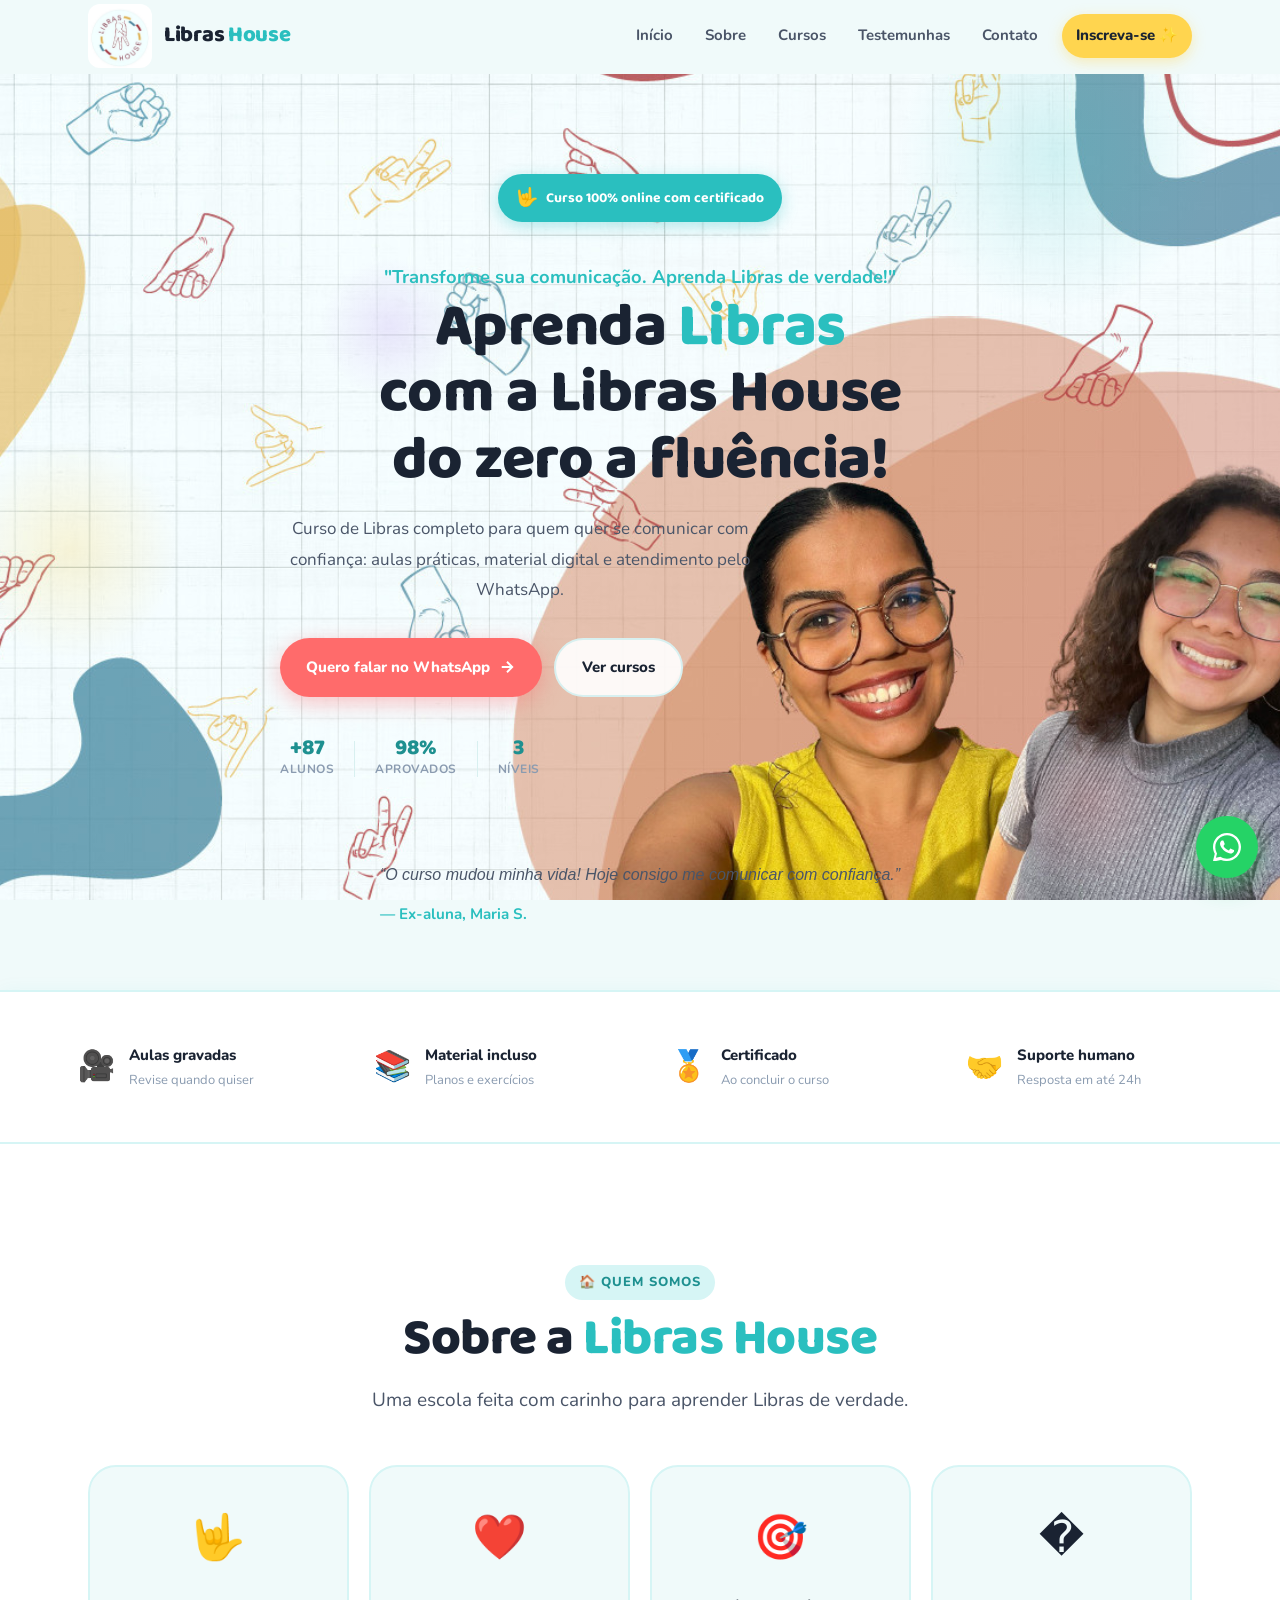
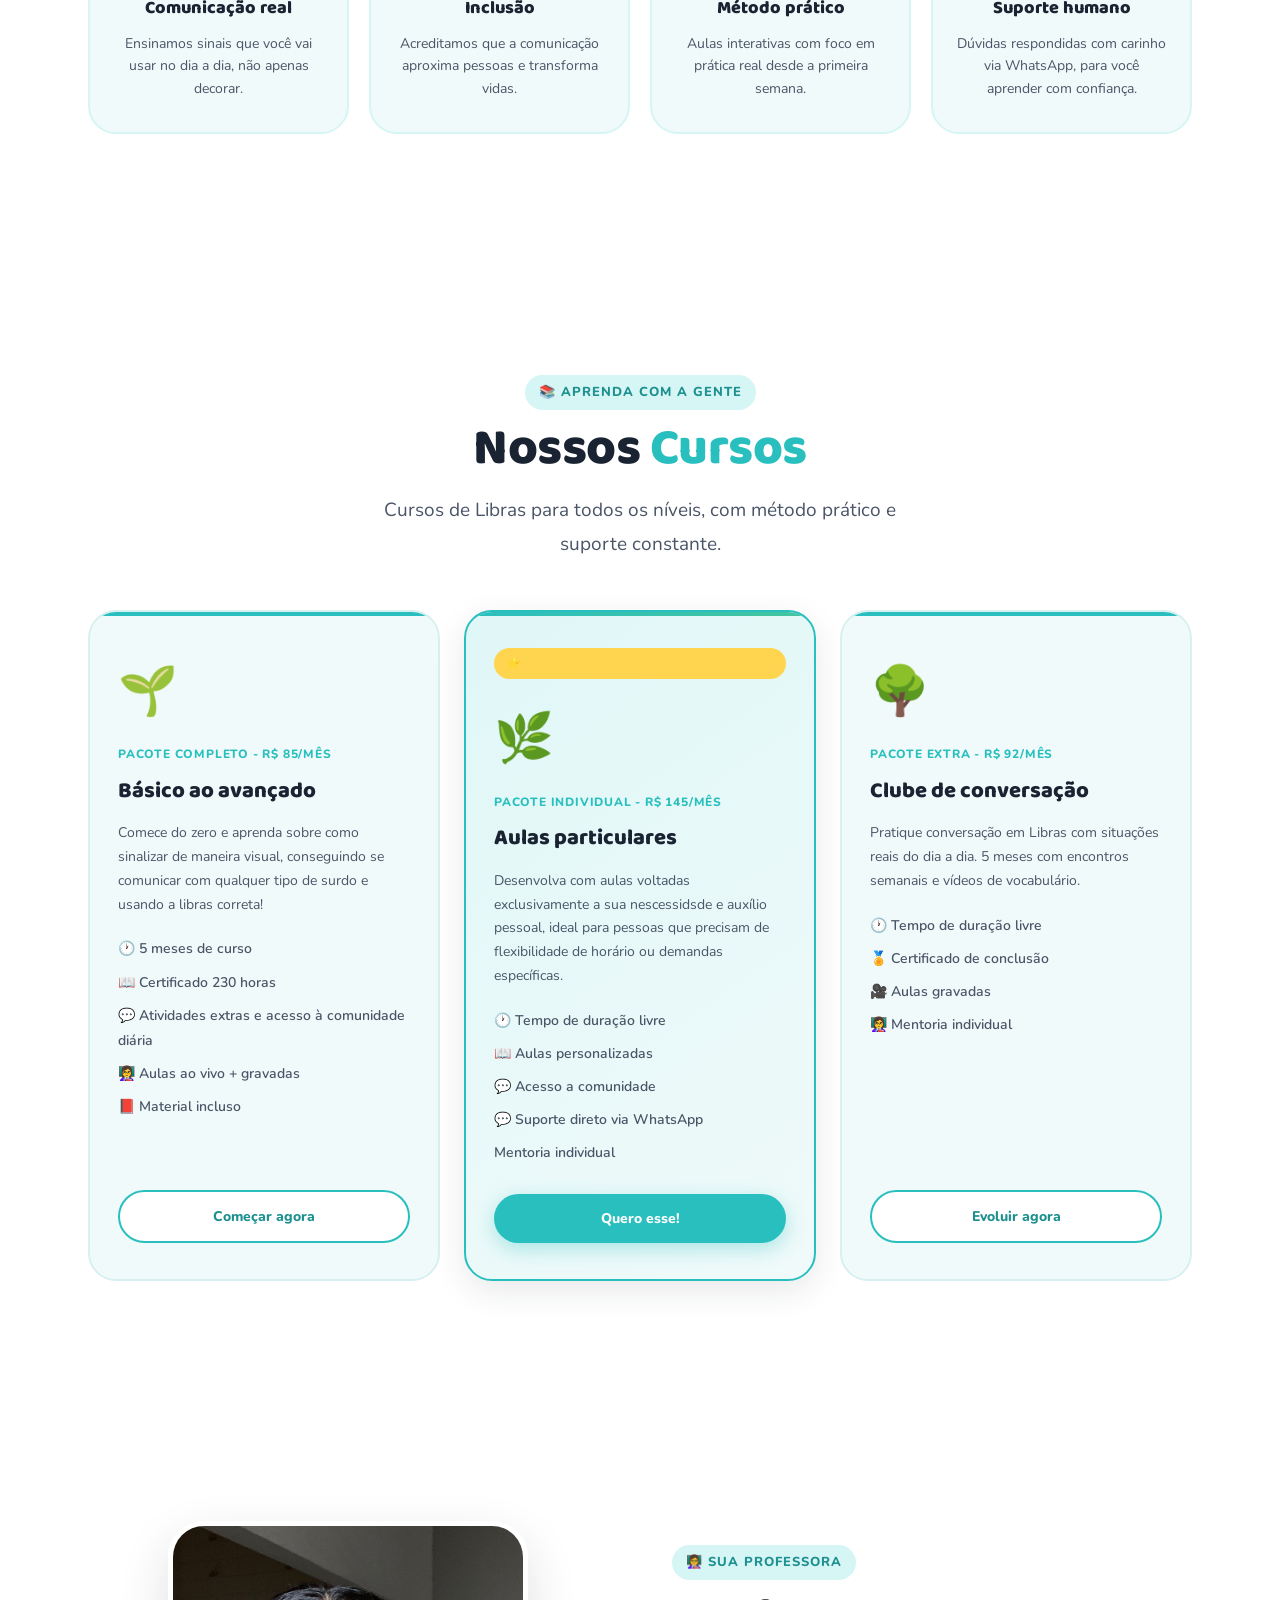
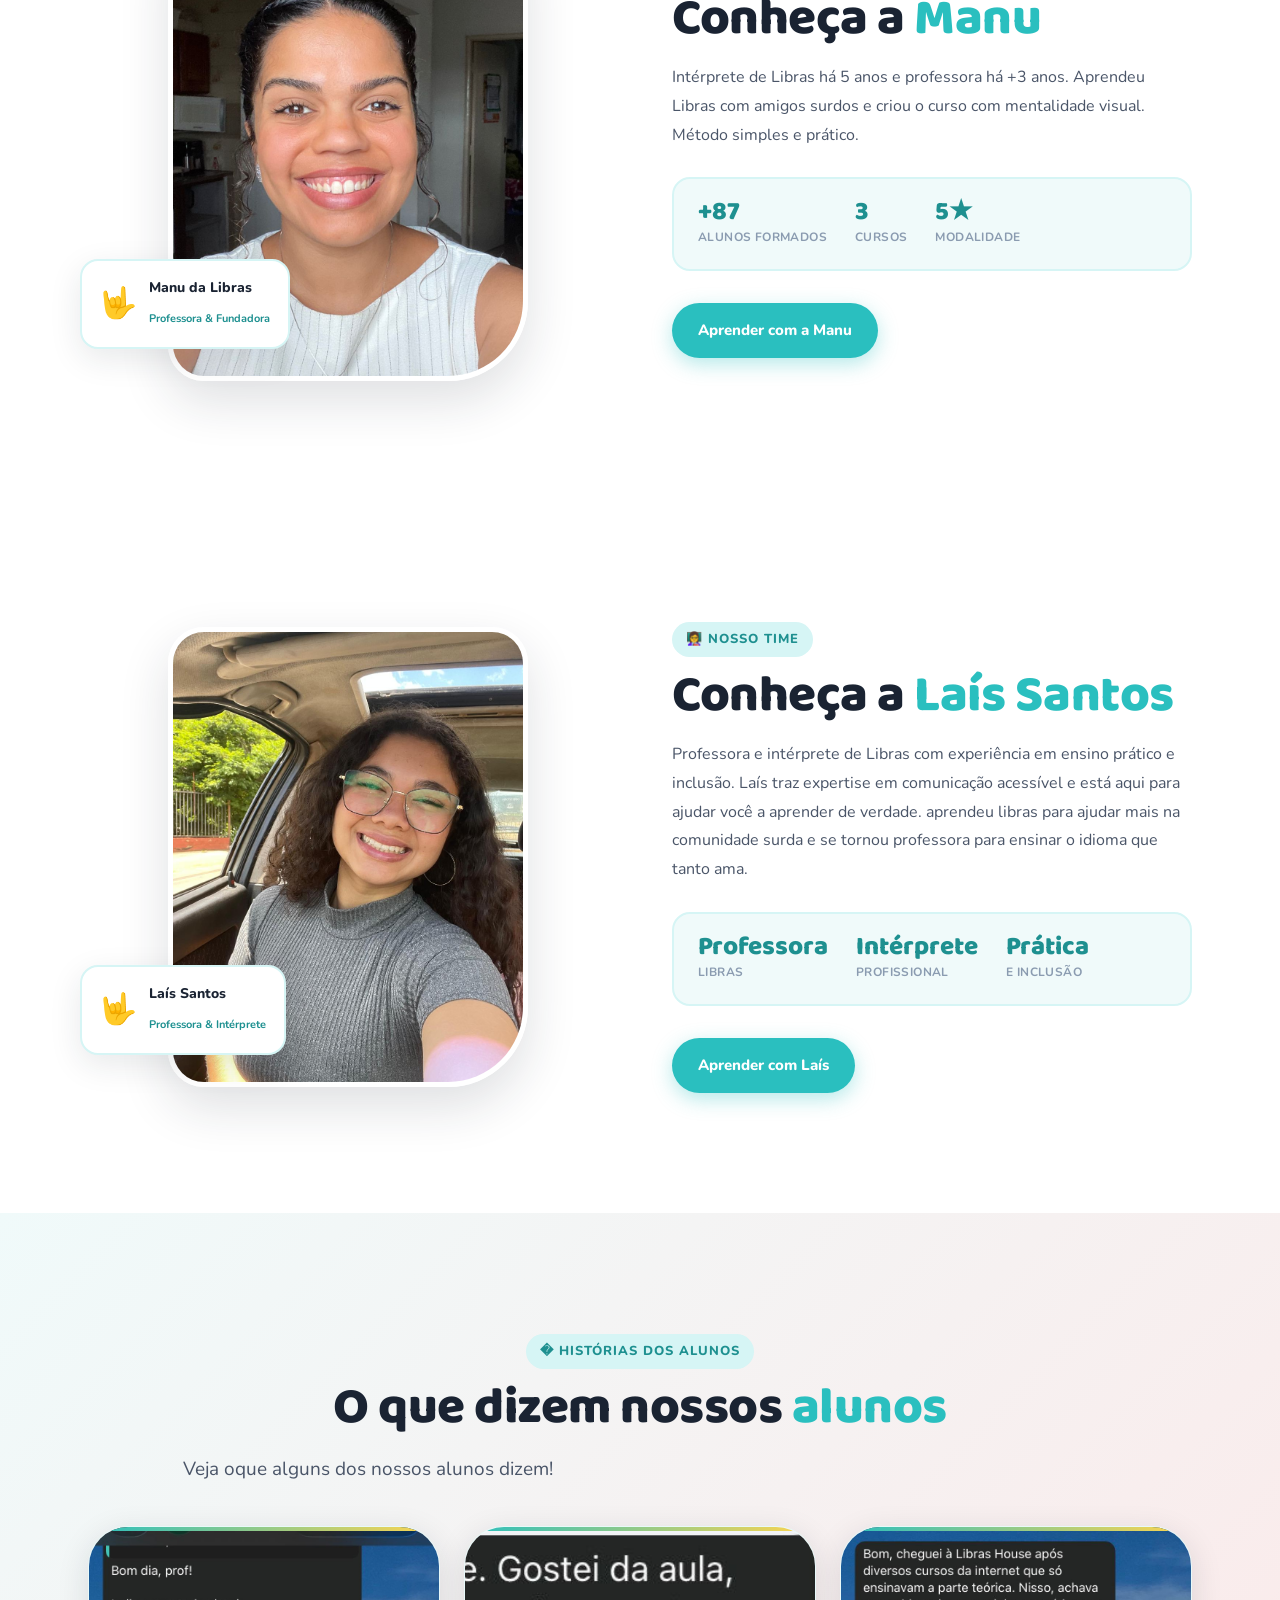
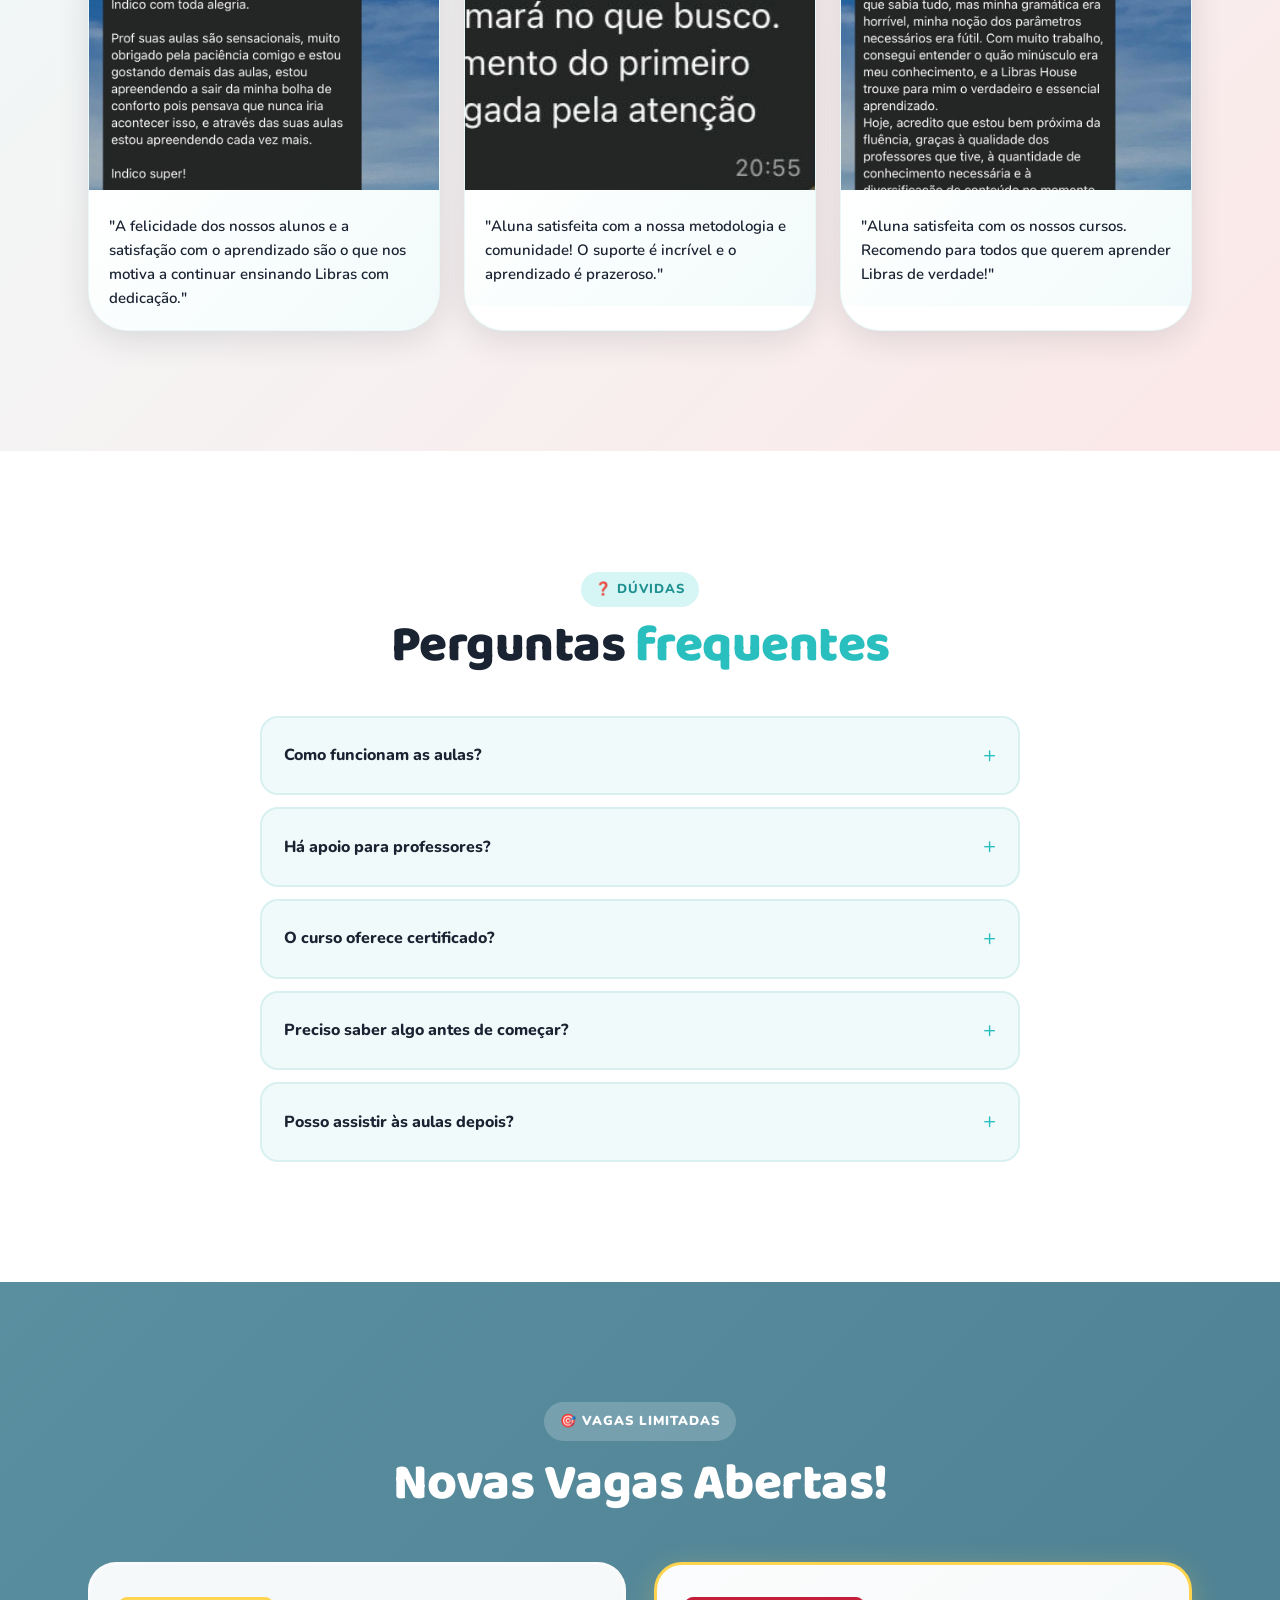
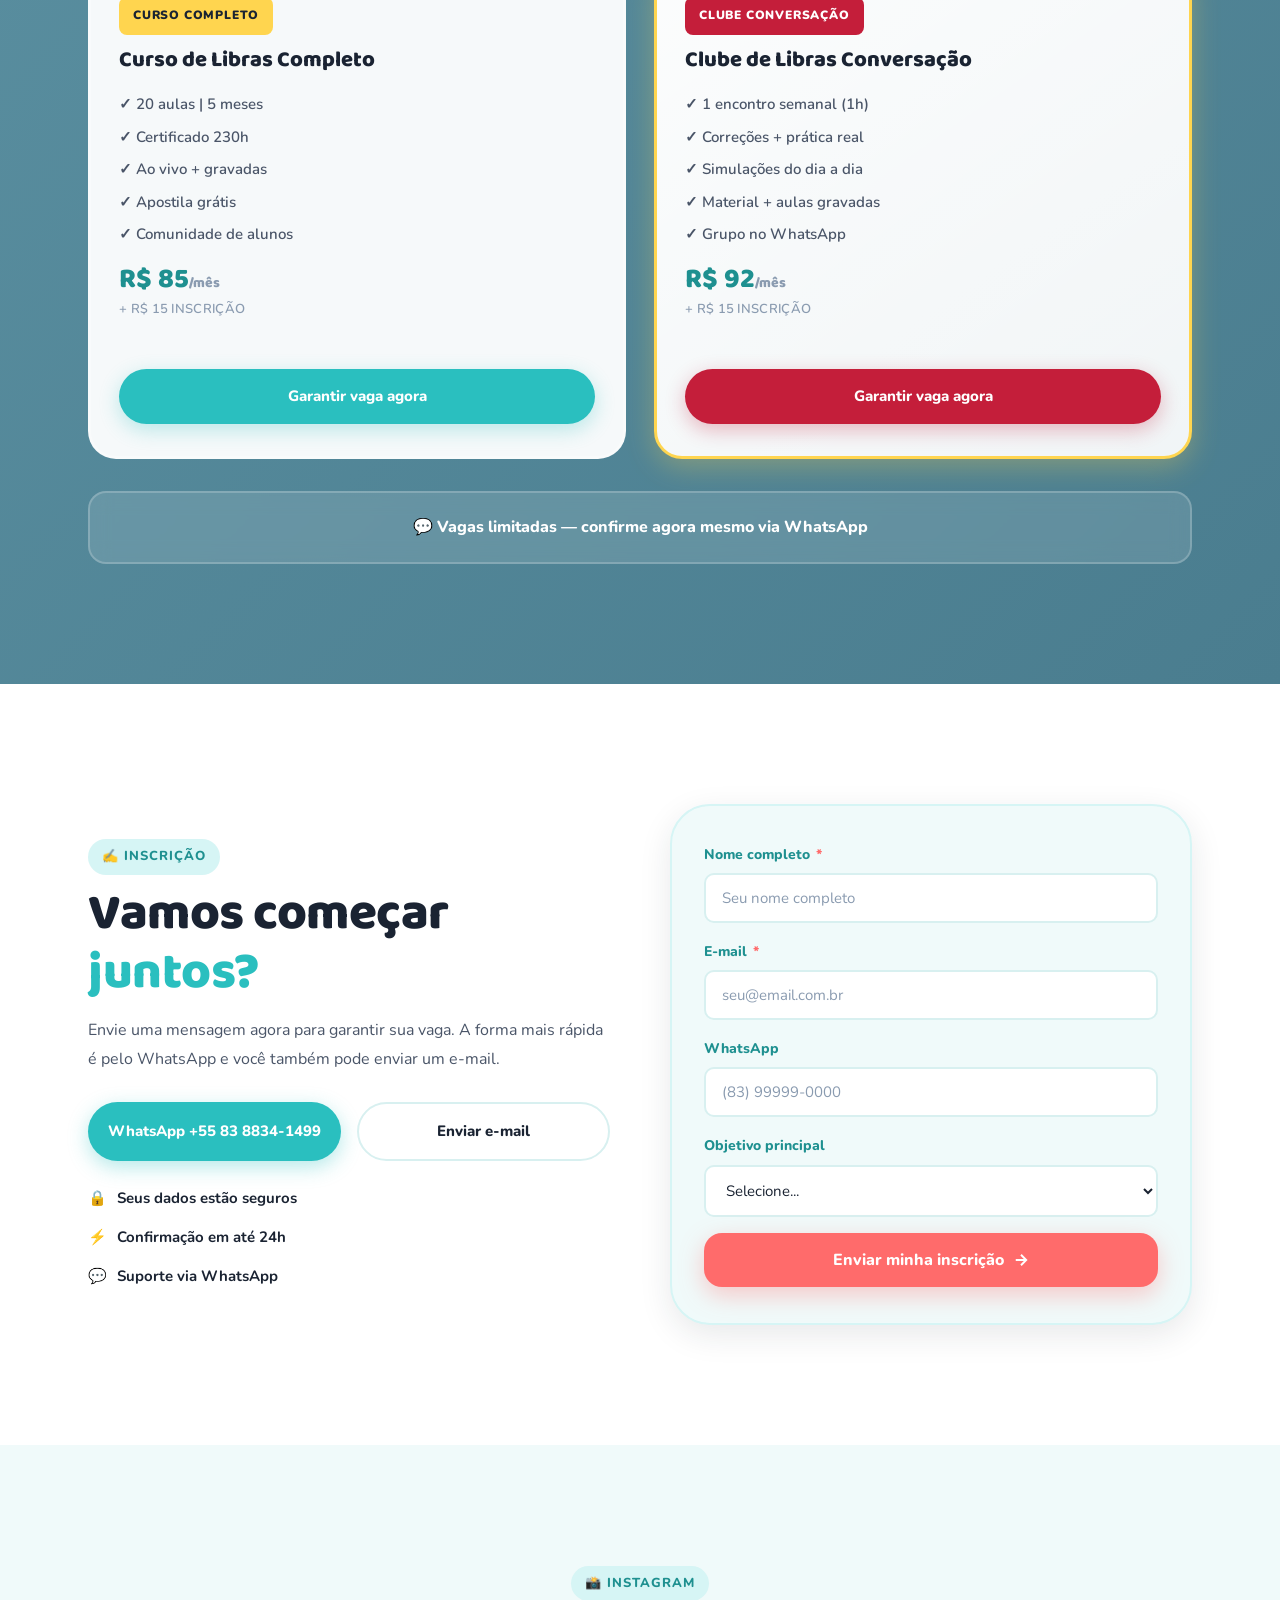
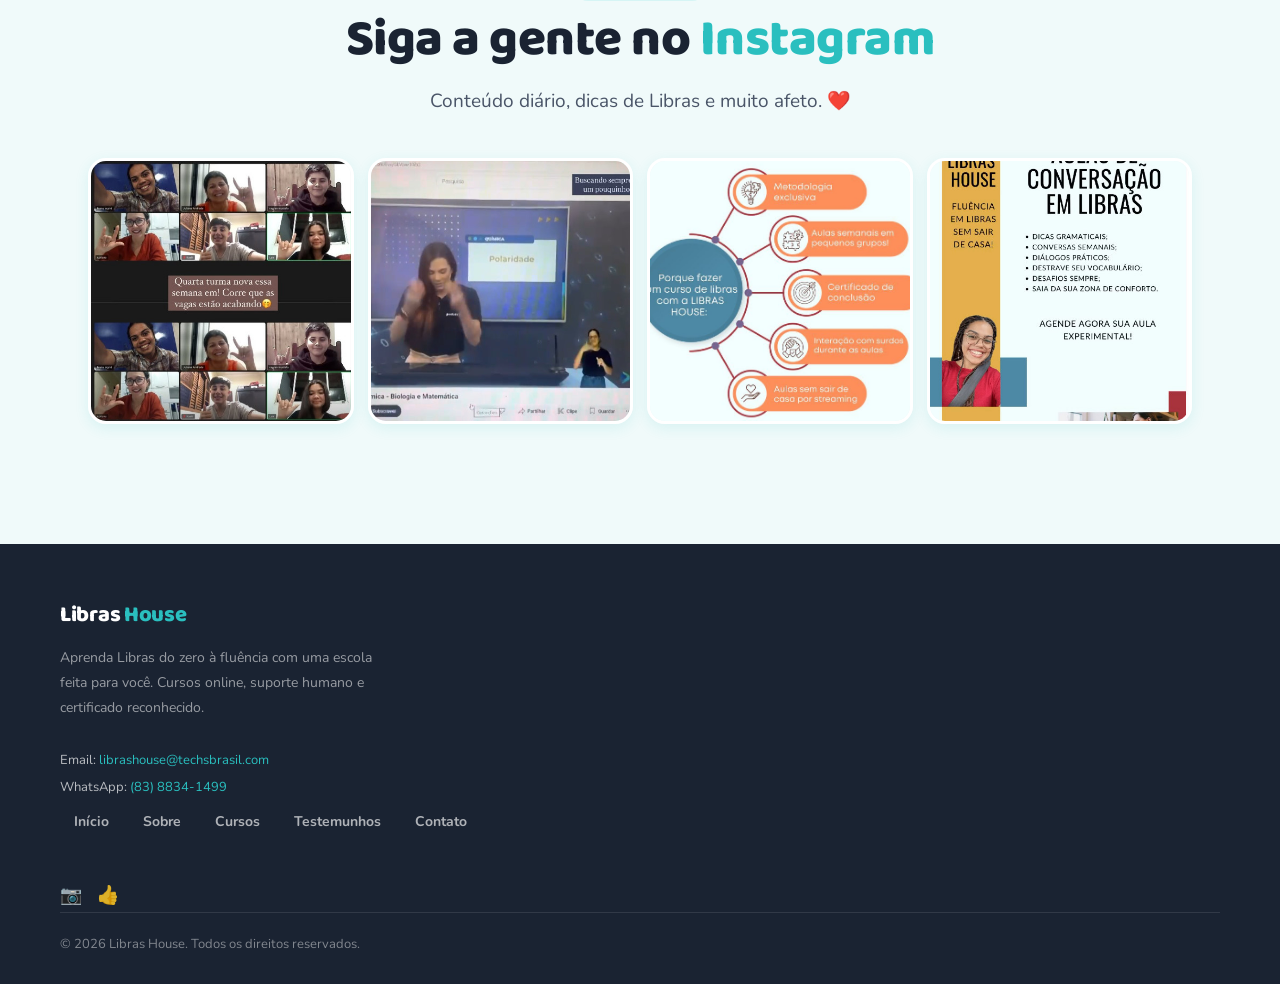
==== commit 209ca4b6: "The page its now ready for Libras House refer to students \" ====
--- a/index.html
+++ b/index.html
@@ -2,7 +2,7 @@
 <html lang="pt-BR">
 <head>
   <meta charset="UTF-8" />
-  <meta name="viewport" content="width=device-width, initial-scale=1.0" />
+  <meta name="viewport" content="width=device-width, initial-scale=1.0, viewport-fit=cover" />
 
   <!-- SEO Primary -->
   <title>Libras House — Cursos de Libras com a Manu | Do Básico ao Avançado</title>
@@ -68,6 +68,7 @@
       <span></span><span></span><span></span>
     </button>
 
+    <div class="nav-backdrop" id="navBackdrop" aria-hidden="true"></div>
     <nav id="nav" role="navigation" aria-label="Navegação principal">
       <a href="#inicio">Início</a>
       <a href="#sobre">Sobre</a>
@@ -436,11 +437,11 @@
         </div>
         <div class="form-group">
           <label for="email">E-mail <span aria-hidden="true">*</span></label>
-          <input id="email" name="email" type="email" placeholder="seu@email.com.br" required autocomplete="email" />
+          <input id="email" name="email" type="email" inputmode="email" placeholder="seu@email.com.br" required autocomplete="email" />
         </div>
         <div class="form-group">
           <label for="whatsapp">WhatsApp</label>
-          <input id="whatsapp" name="whatsapp" type="tel" placeholder="(83) 99999-0000" autocomplete="tel" />
+          <input id="whatsapp" name="whatsapp" type="tel" inputmode="tel" placeholder="(83) 99999-0000" autocomplete="tel" />
         </div>
         <div class="form-group">
           <label for="objetivo">Objetivo principal</label>
@@ -543,19 +544,48 @@
   // Performance optimization: Use passive event listeners
   const opts = { passive: true };
 
-  // Mobile menu
+  // Mobile menu with backdrop and scroll lock
   const toggle = document.getElementById('menuToggle');
   const nav = document.getElementById('nav');
-  toggle.addEventListener('click', () => {
-    const open = nav.classList.toggle('open');
-    toggle.setAttribute('aria-expanded', open);
-    toggle.classList.toggle('active', open);
-  }, { capture: false });
-  nav.querySelectorAll('a').forEach(a => a.addEventListener('click', () => {
+  const backdrop = document.getElementById('navBackdrop');
+  let scrollY = 0;
+
+  function openMenu() {
+    scrollY = window.scrollY;
+    nav.classList.add('open');
+    backdrop.classList.add('open');
+    toggle.setAttribute('aria-expanded', true);
+    toggle.classList.add('active');
+    document.body.style.overflow = 'hidden';
+    document.body.style.position = 'fixed';
+    document.body.style.top = `-${scrollY}px`;
+    document.body.style.width = '100%';
+  }
+
+  function closeMenu() {
     nav.classList.remove('open');
+    backdrop.classList.remove('open');
     toggle.setAttribute('aria-expanded', false);
     toggle.classList.remove('active');
-  }, opts));
+    document.body.style.overflow = '';
+    document.body.style.position = '';
+    document.body.style.top = '';
+    document.body.style.width = '';
+    window.scrollTo(0, scrollY);
+  }
+
+  toggle.addEventListener('click', () => {
+    if (nav.classList.contains('open')) {
+      closeMenu();
+    } else {
+      openMenu();
+    }
+  });
+  nav.querySelectorAll('a').forEach(a => a.addEventListener('click', closeMenu, opts));
+  backdrop.addEventListener('click', closeMenu);
+  document.addEventListener('keydown', (e) => {
+    if (e.key === 'Escape' && nav.classList.contains('open')) closeMenu();
+  });
 
   // Optimized scroll handler with throttling
   const header = document.getElementById('header');
--- a/librashouse-style.css
+++ b/librashouse-style.css
@@ -50,10 +50,60 @@
   line-height: 1.8;
   -webkit-font-smoothing: antialiased;
   overflow-x: hidden;
+  -webkit-tap-highlight-color: transparent;
 }
 a { color: inherit; text-decoration: none; }
 img { display: block; max-width: 100%; }
 button, input, select { font-family: var(--font-body); }
+
+/* Improve touch targets globally */
+button, a, input, select, summary, .menu-toggle, .lightbox-close {
+  touch-action: manipulation;
+  min-height: 44px;
+  min-width: 44px;
+}
+
+/* Disable hover effects on touch devices to prevent sticky states */
+@media (hover: none) {
+  .about-card:hover,
+  .course-card:hover,
+  .tcard:hover,
+  .tcard-placeholder:hover,
+  .feature-item:hover,
+  .insta-item:hover,
+  .offer-card:hover,
+  .price-card:hover,
+  .teachers-card:hover,
+  .instructor-img-wrap img:hover {
+    transform: none !important;
+    box-shadow: var(--shadow-sm) !important;
+  }
+  .tcard-placeholder:hover img {
+    transform: none !important;
+  }
+  .insta-item:hover .insta-overlay {
+    opacity: 0 !important;
+  }
+  .btn:hover, .btn-hero-primary:hover, .btn-primary:hover, .btn-submit:hover,
+  .btn-course:hover, .btn-course-featured:hover, .btn-offer-primary:hover, .btn-offer-secondary:hover {
+    transform: none !important;
+  }
+  .whatsapp-float:hover {
+    transform: none !important;
+  }
+}
+
+/* Safe area insets for notched devices */
+@supports (padding: max(0px)) {
+  .container { padding-left: max(28px, env(safe-area-inset-left)); padding-right: max(28px, env(safe-area-inset-right)); }
+  .header-inner { padding-left: max(28px, env(safe-area-inset-left)); padding-right: max(28px, env(safe-area-inset-right)); }
+  .features-bar { padding-left: max(28px, env(safe-area-inset-left)); padding-right: max(28px, env(safe-area-inset-right)); }
+  .footer { padding-left: max(28px, env(safe-area-inset-left)); padding-right: max(28px, env(safe-area-inset-right)); }
+  .whatsapp-float {
+    right: max(22px, env(safe-area-inset-right));
+    bottom: max(22px, env(safe-area-inset-bottom));
+  }
+}
 
 /* ─── CONTAINER ─── */
 .container { max-width: 1160px; margin: 0 auto; padding: 0 28px; }
@@ -105,19 +155,38 @@
 .menu-toggle {
   display: none; flex-direction: column; gap: 4px;
   background: none; border: none; cursor: pointer;
-  padding: 8px; width: 44px; height: 44px;
+  padding: 8px; width: 48px; height: 48px;
   border-radius: var(--radius-sm);
   transition: background var(--transition);
+  align-items: center;
+  justify-content: center;
 }
 .menu-toggle:hover { background: var(--teal-light); }
 .menu-toggle span {
-  display: block; width: 24px; height: 2px; background: var(--ink);
+  display: block; width: 24px; height: 2.5px; background: var(--ink);
   border-radius: 2px; transition: all 0.3s ease; transform-origin: center;
   margin: 0 auto;
 }
 .menu-toggle.active span:nth-child(1) { transform: translateY(6px) rotate(45deg); }
 .menu-toggle.active span:nth-child(2) { opacity: 0; transform: scaleX(0); }
 .menu-toggle.active span:nth-child(3) { transform: translateY(-6px) rotate(-45deg); }
+
+/* Mobile menu backdrop */
+.nav-backdrop {
+  display: none;
+  position: fixed;
+  inset: 72px 0 0 0;
+  background: rgba(26,35,50,0.35);
+  backdrop-filter: blur(4px);
+  z-index: 999;
+  opacity: 0;
+  transition: opacity var(--transition);
+  overscroll-behavior: contain;
+}
+.nav-backdrop.open {
+  display: block;
+  opacity: 1;
+}
 
 /* ─── HERO ─── */
 .hero {
@@ -128,10 +197,13 @@
   background-position: center center;
   background-repeat: no-repeat;
   background-attachment: fixed;
-  padding: 100px 0 0;
+  padding: 100px 0 60px;
   position: relative; overflow: hidden; min-height: 92vh;
   display: flex; align-items: center; will-change: background-position;
   contain: layout;
+}
+@media (max-width: 1024px) {
+  .hero { background-attachment: scroll; }
 }
 
 /* Floating shapes */
@@ -421,6 +493,12 @@
 /* ─── TESTIMONIALS ─── */
 .testimonials { background: linear-gradient(135deg, #f0fafa 0%, #fce8e8 100%); text-align: center; }
 .testimonials-grid { display: grid; grid-template-columns: repeat(3, 1fr); gap: 24px; margin-top: 40px; }
+.tcard-placeholder img {
+  width: 100%;
+  aspect-ratio: 4 / 3;
+  object-fit: cover;
+  transition: transform var(--transition);
+}
 .tcard {
   background: var(--surface); border-radius: var(--radius-lg); padding: 32px 28px;
   text-align: left; border: 2px solid var(--border);
@@ -456,7 +534,9 @@
   border-color: var(--teal);
 }
 .tcard-placeholder img {
-  width: 100%; height: 240px; object-fit: cover;
+  width: 100%;
+  aspect-ratio: 4 / 3;
+  object-fit: cover;
   transition: transform var(--transition);
 }
 .tcard-placeholder:hover img {
@@ -840,23 +920,47 @@
   .contact-actions .btn { width: 100%; min-width: 0; }
   .instructor-placeholder { max-width: 320px; height: 340px; }
 
-  nav { display: none; position: absolute; top: 72px; left: 0; right: 0;
-    background: rgba(240,250,250,0.98); backdrop-filter: blur(20px);
-    flex-direction: column; padding: 16px 20px 20px;
+  nav {
+    display: flex;
+    position: fixed;
+    top: 72px; left: 0; right: 0; bottom: 0;
+    background: rgba(240,250,250,0.98);
+    backdrop-filter: blur(20px);
+    -webkit-backdrop-filter: blur(20px);
+    flex-direction: column;
+    padding: 16px 20px 20px;
     border-bottom: 2px solid var(--teal-light);
     box-shadow: 0 12px 32px rgba(0,0,0,0.1);
-  }
-  nav.open { display: flex; }
-  nav a { border-radius: var(--radius-sm); padding: 12px 16px; }
-  .nav-cta { text-align: center; margin-left: 0; margin-top: 4px; }
+    transform: translateX(100%);
+    opacity: 0;
+    transition: transform 0.35s cubic-bezier(0.4,0,0.2,1), opacity 0.3s ease;
+    overscroll-behavior: contain;
+    z-index: 998;
+    height: calc(100vh - 72px);
+    overflow-y: auto;
+  }
+  nav.open {
+    transform: translateX(0);
+    opacity: 1;
+  }
+  nav a {
+    border-radius: var(--radius-sm);
+    padding: 14px 16px;
+    font-size: 16px;
+    min-height: 48px;
+    display: flex;
+    align-items: center;
+  }
+  .nav-cta { text-align: center; margin-left: 0; margin-top: 8px; justify-content: center; }
   .menu-toggle { display: flex; }
 }
 
 @media (max-width: 600px) {
   .section { padding: 64px 0; }
   .hero {
-    padding-top: 60px;
-    min-height: 90vh;
+    padding-top: 50px;
+    padding-bottom: 50px;
+    min-height: auto;
     background-attachment: scroll;
     background-position: center center;
     background-size: cover;
@@ -864,7 +968,9 @@
   .hero-badge { font-size: 12px; padding: 6px 14px; }
   .section-title { font-size: clamp(1.8rem, 6vw, 2.8rem); }
   .section-subtitle { font-size: 16px; }
-  .btn { padding: 16px 24px; font-size: 16px; min-height: 48px; }
+  .btn { padding: 16px 24px; font-size: 16px; min-height: 52px; width: 100%; }
+  .hero-buttons { flex-direction: column; gap: 10px; }
+  .hero-buttons .btn { width: 100%; }
   .course-card, .tcard, .price-card { padding: 24px; }
   .offer-card { padding: 24px; }
   .offer-card h3 { font-size: 18px; }
@@ -872,8 +978,10 @@
   .price-tag { font-size: 24px; }
   .offers-grid { grid-template-columns: 1fr; gap: 20px; }
   .insta-item img { width: 100%; height: auto; }
-  .whatsapp-float { bottom: 16px; right: 16px; width: 56px; height: 56px; }
+  .whatsapp-float { bottom: max(16px, env(safe-area-inset-bottom)); right: max(16px, env(safe-area-inset-right)); width: 56px; height: 56px; }
   .whatsapp-float svg { width: 24px; height: 24px; }
+  .footer-nav { justify-content: center; }
+  .footer-bottom { justify-content: center; text-align: center; }
 }
 
 @media (max-width: 480px) {
@@ -883,34 +991,53 @@
     background-attachment: scroll;
     background-size: cover;
     background-position: center center;
-    min-height: 85vh;
-    padding-top: 70px;
+    min-height: auto;
+    padding-top: 40px;
+    padding-bottom: 40px;
   }
   .hero-text h1 { font-size: clamp(1.8rem, 9vw, 2.8rem); }
   .hero-badge { font-size: 11px; padding: 5px 12px; }
   .section { padding: 48px 0; }
   .section-title { font-size: clamp(1.6rem, 7vw, 2.4rem); }
   .section-subtitle { font-size: 15px; }
-  .btn { padding: 14px 20px; font-size: 15px; min-height: 44px; }
+  .btn { padding: 14px 20px; font-size: 15px; min-height: 52px; }
   .course-card, .tcard, .price-card { padding: 20px; }
   .offer-card { padding: 20px; }
   .offer-card h3 { font-size: 17px; }
   .offer-list li { font-size: 13px; }
   .price-tag { font-size: 22px; }
-  .btn-offer-primary, .btn-offer-secondary { padding: 12px 16px; font-size: 14px; }
+  .btn-offer-primary, .btn-offer-secondary { padding: 14px 16px; font-size: 15px; min-height: 52px; }
   .offers-grid { grid-template-columns: 1fr; }
   .offers-headline { font-size: clamp(1.6rem, 5vw, 2.2rem); }
   .about-card, .feature-item { padding: 20px; }
   .instructor-img-wrap img, .instructor-placeholder { max-width: 240px; height: 300px; }
   .enroll-form { padding: 20px 16px; }
-  .form-group input, .form-group select { padding: 12px; font-size: 16px; }
+  .form-group input, .form-group select { padding: 14px; font-size: 16px; min-height: 52px; }
   .insta-item { max-width: 280px; margin: 0 auto; }
   .footer-inner { padding: 32px 16px; }
   .footer-brand p { font-size: 15px; }
-  .whatsapp-float { width: 52px; height: 52px; }
-  .whatsapp-float svg { width: 22px; height: 22px; }
-  .tcard-placeholder img { height: 180px; }
+  .whatsapp-float { width: 56px; height: 56px; }
+  .whatsapp-float svg { width: 24px; height: 24px; }
   .tcard-placeholder p { padding: 16px; font-size: 14px; }
+  .faq-item summary { padding: 16px 18px; font-size: 15px; }
+  .faq-item p { padding: 0 18px 16px; font-size: 14px; }
+  .trust-num { font-size: 20px; }
+  .istat-num { font-size: 22px; }
+}
+
+/* Extra tiny screens */
+@media (max-width: 380px) {
+  .hero-text h1 { font-size: clamp(1.6rem, 10vw, 2.2rem); }
+  .section-title { font-size: clamp(1.5rem, 8vw, 2rem); }
+  .btn { font-size: 14px; padding: 12px 16px; }
+  .course-card { padding: 16px; }
+  .course-features li { font-size: 13px; }
+  .offer-card { padding: 16px; }
+  .offer-list li { font-size: 12px; }
+  .feature-item { padding: 12px; gap: 10px; }
+  .feature-icon { font-size: 24px; }
+  .feature-item div strong { font-size: 13px; }
+  .feature-item div p { font-size: 11px; }
 }
 
 /* ─── LIGHTBOX ─── */
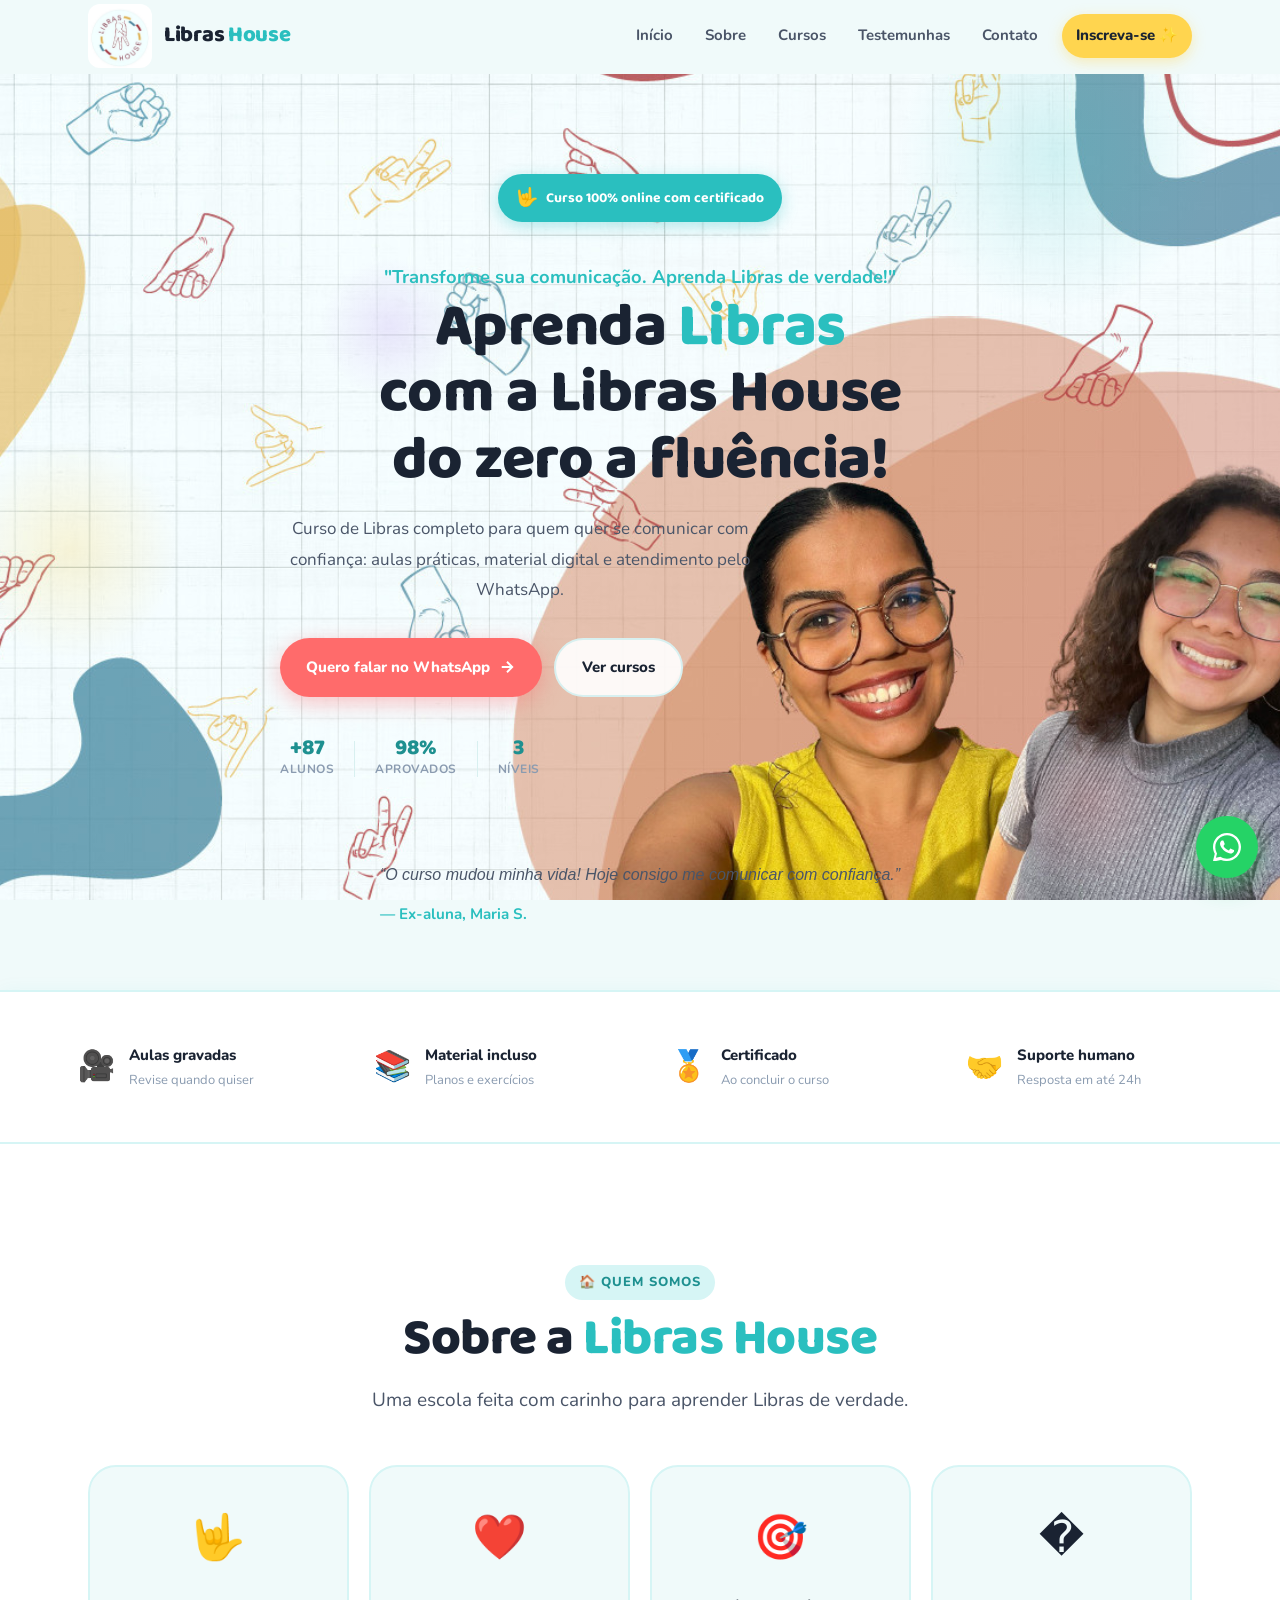
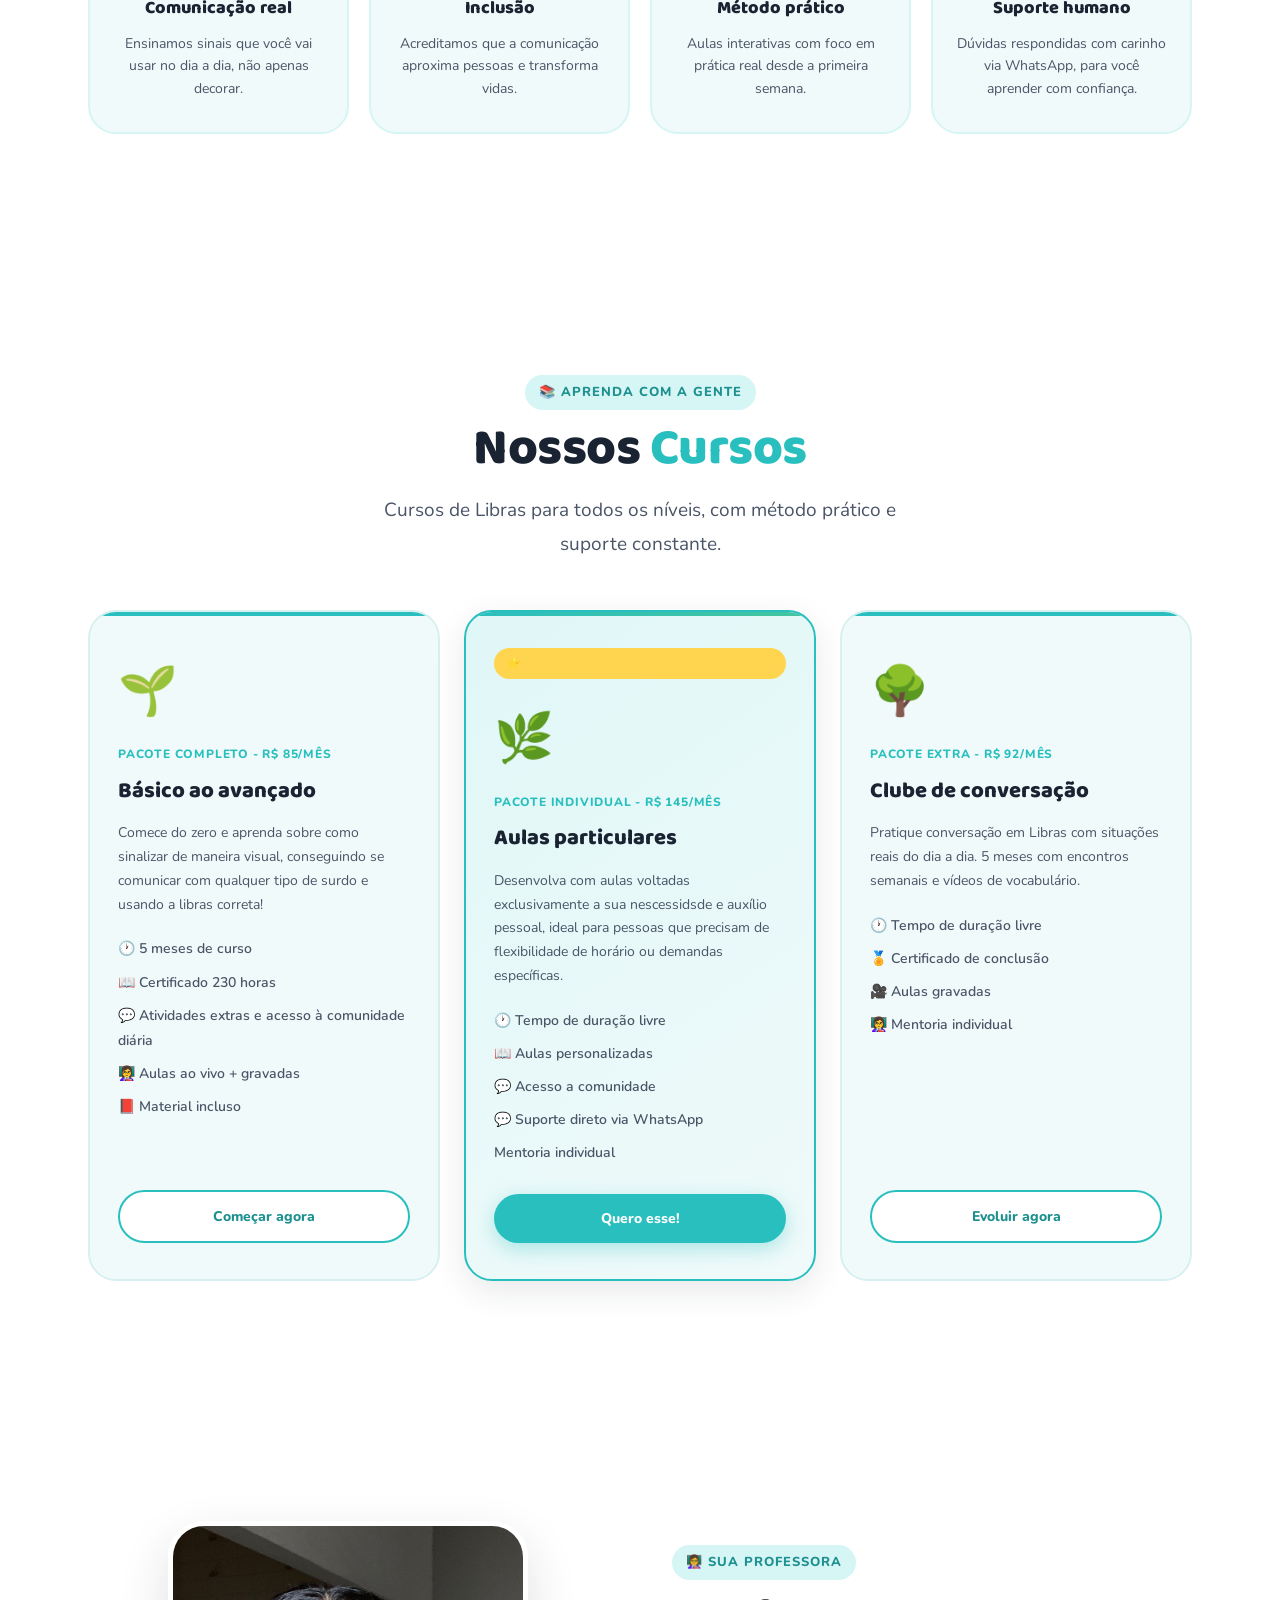
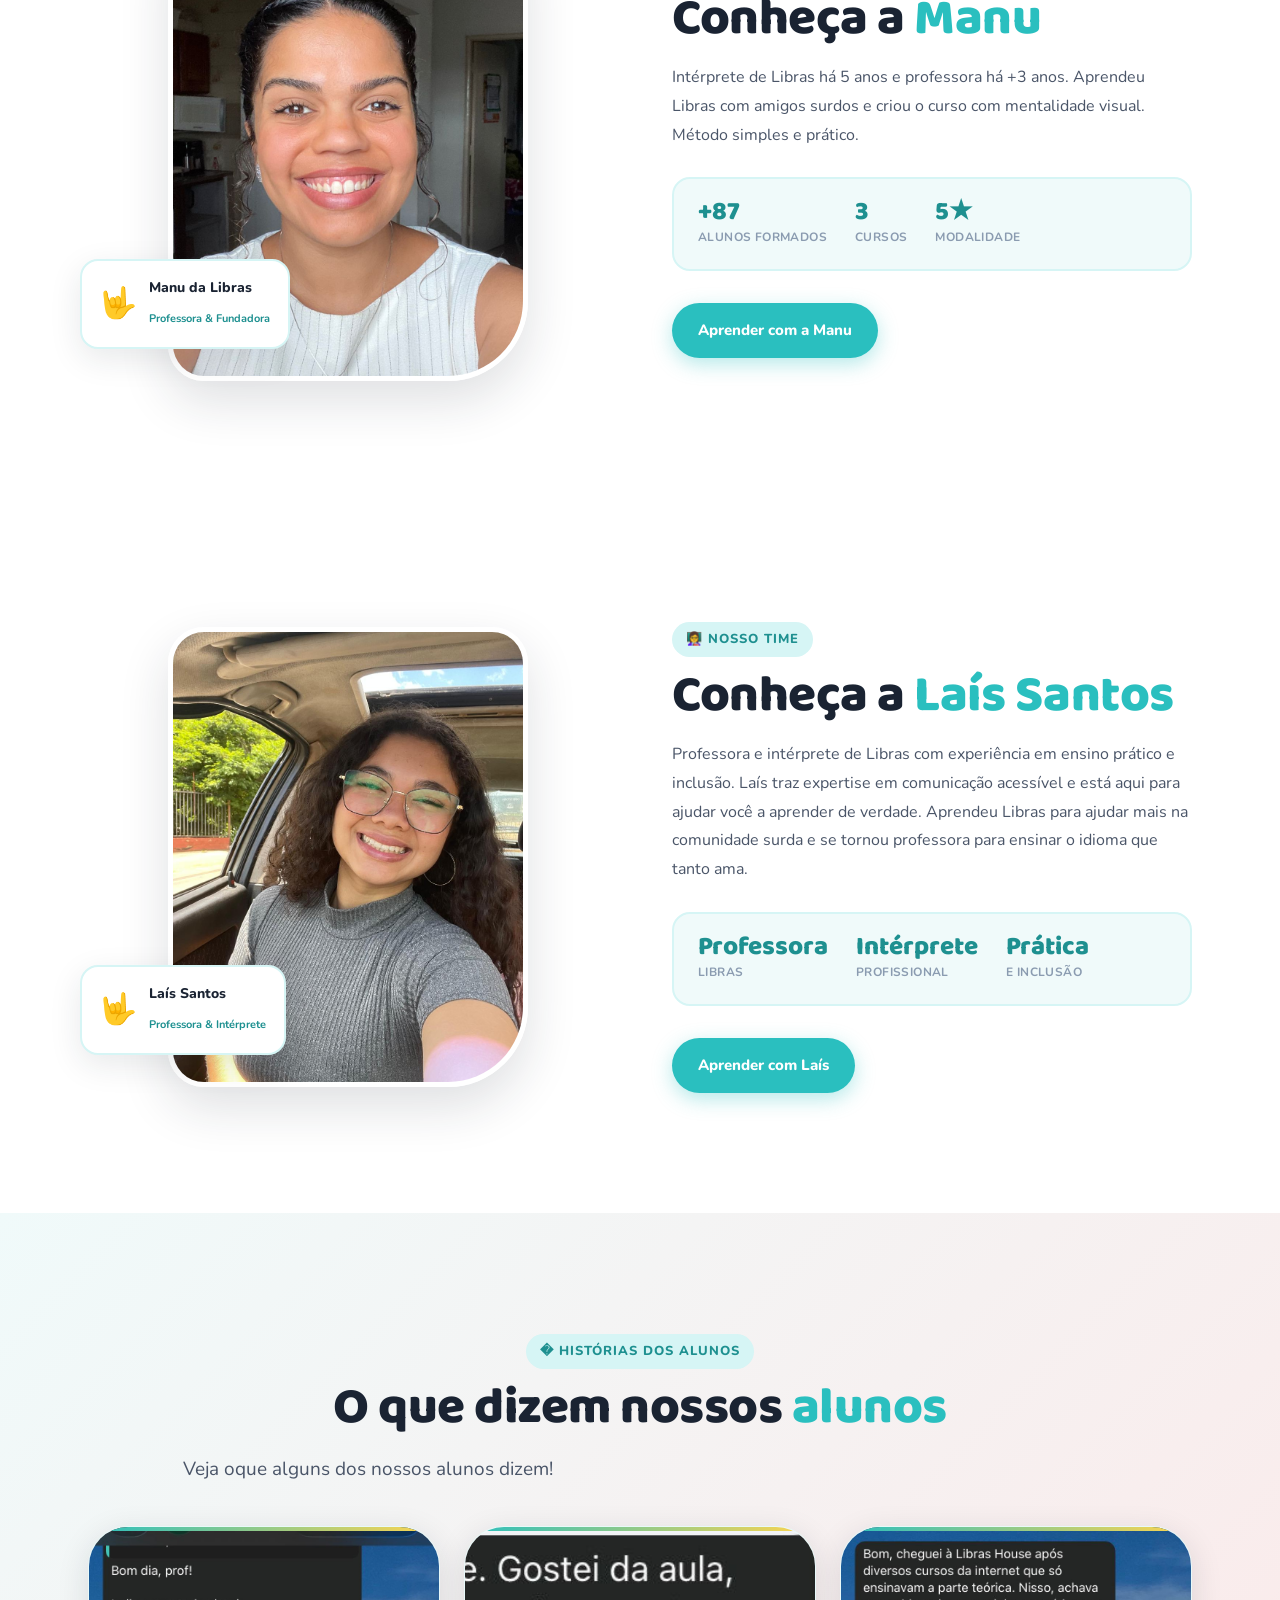
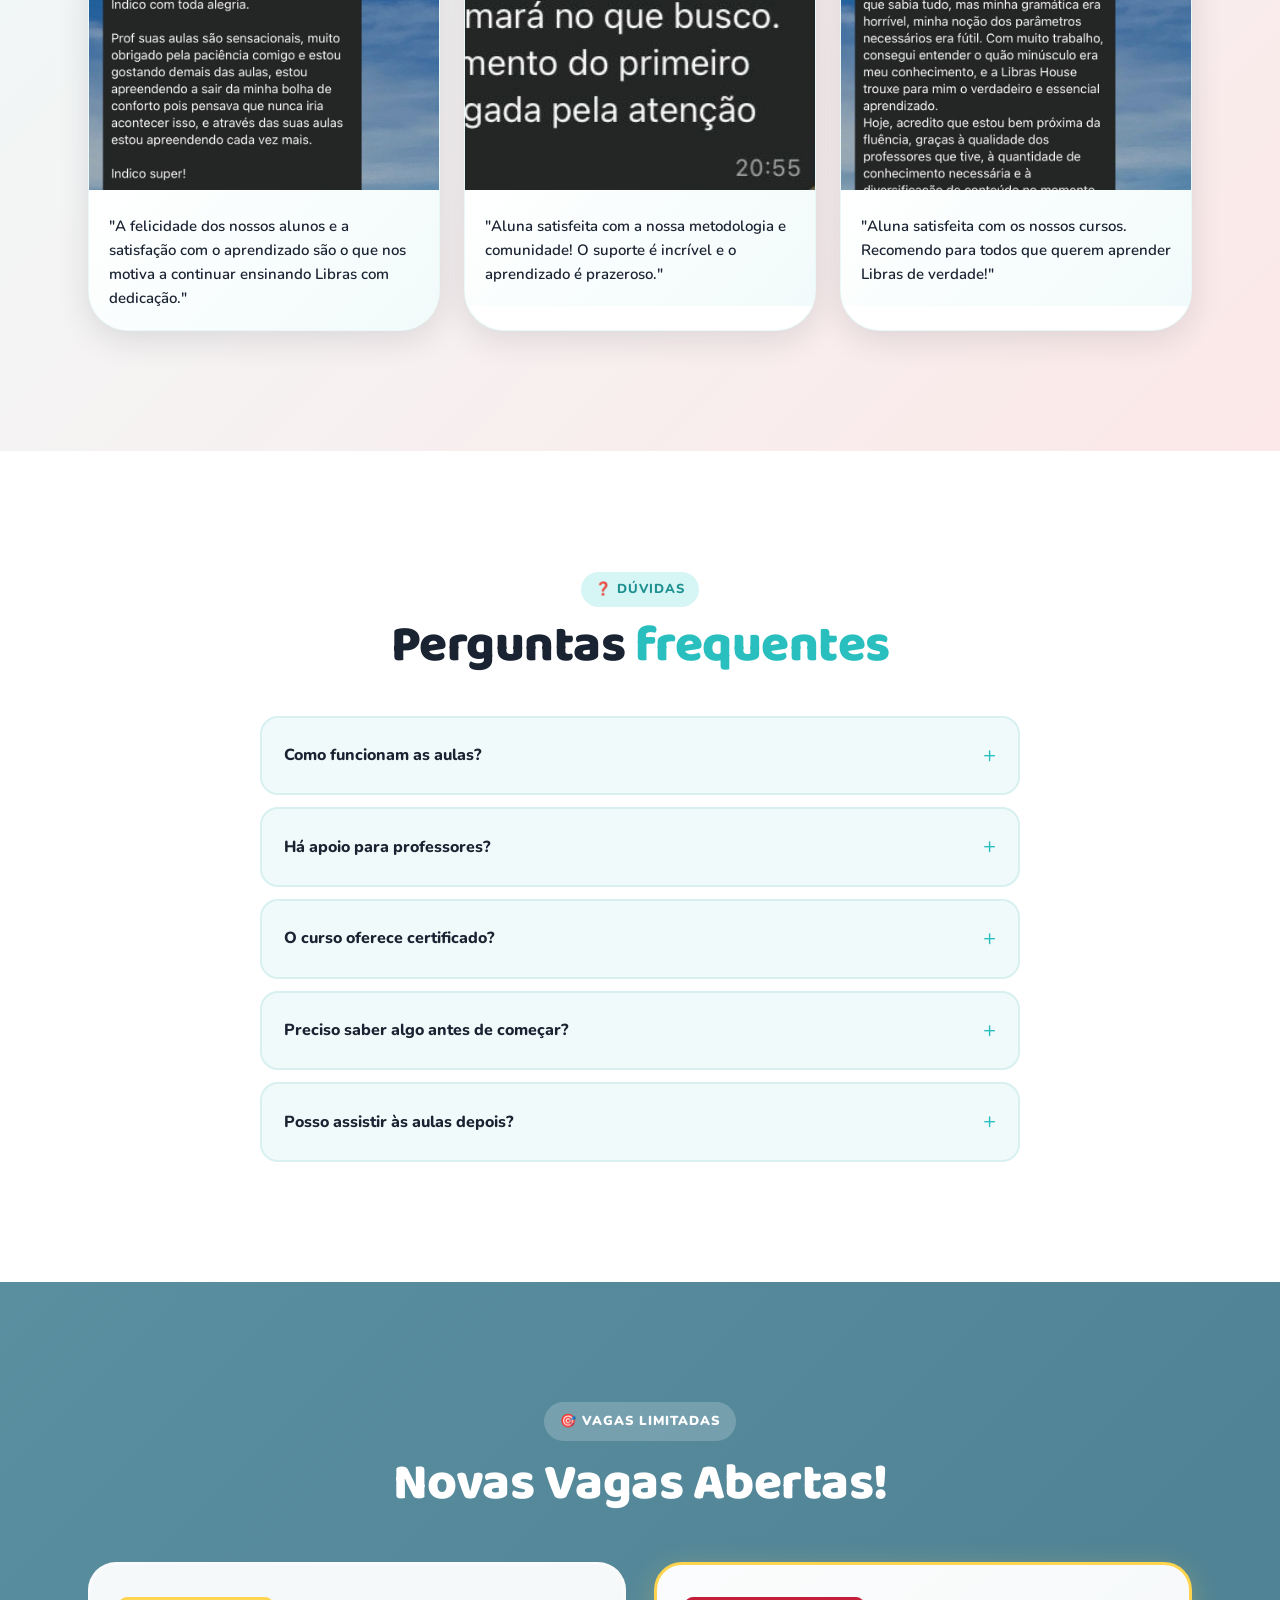
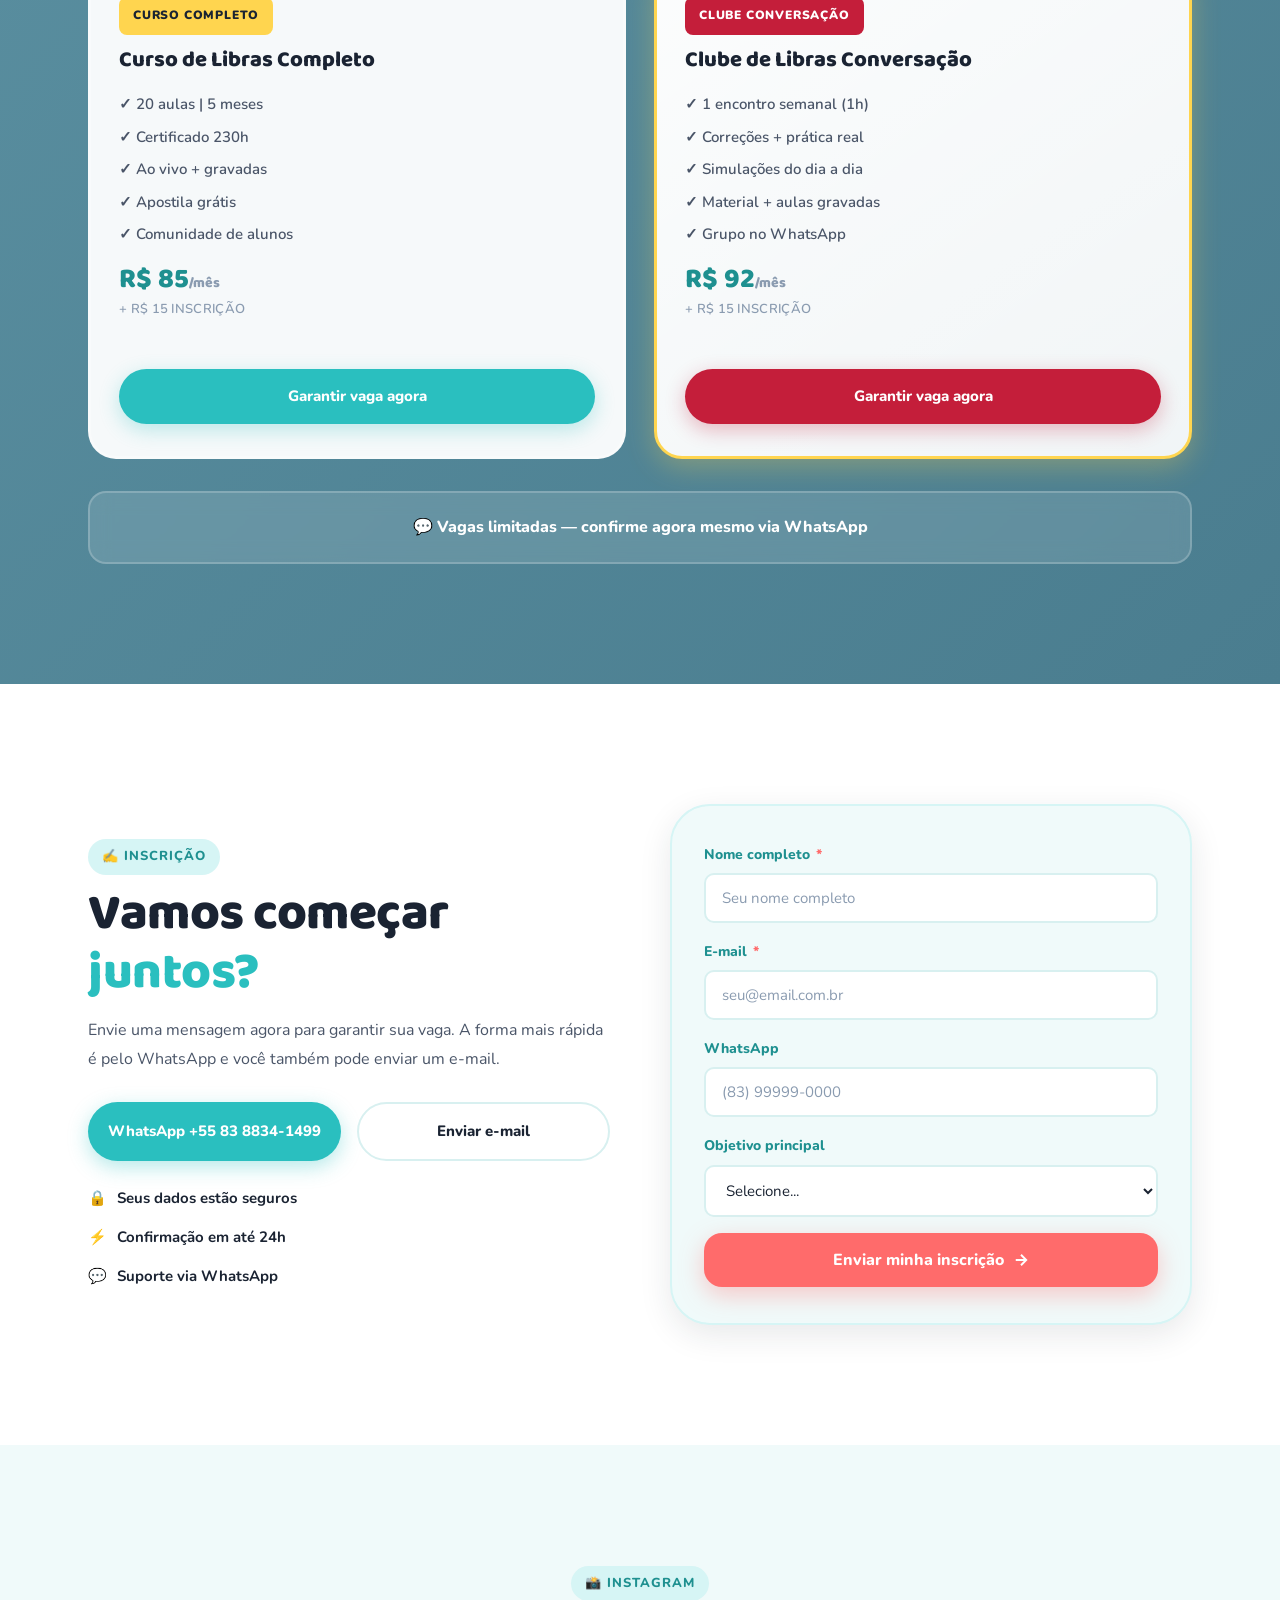
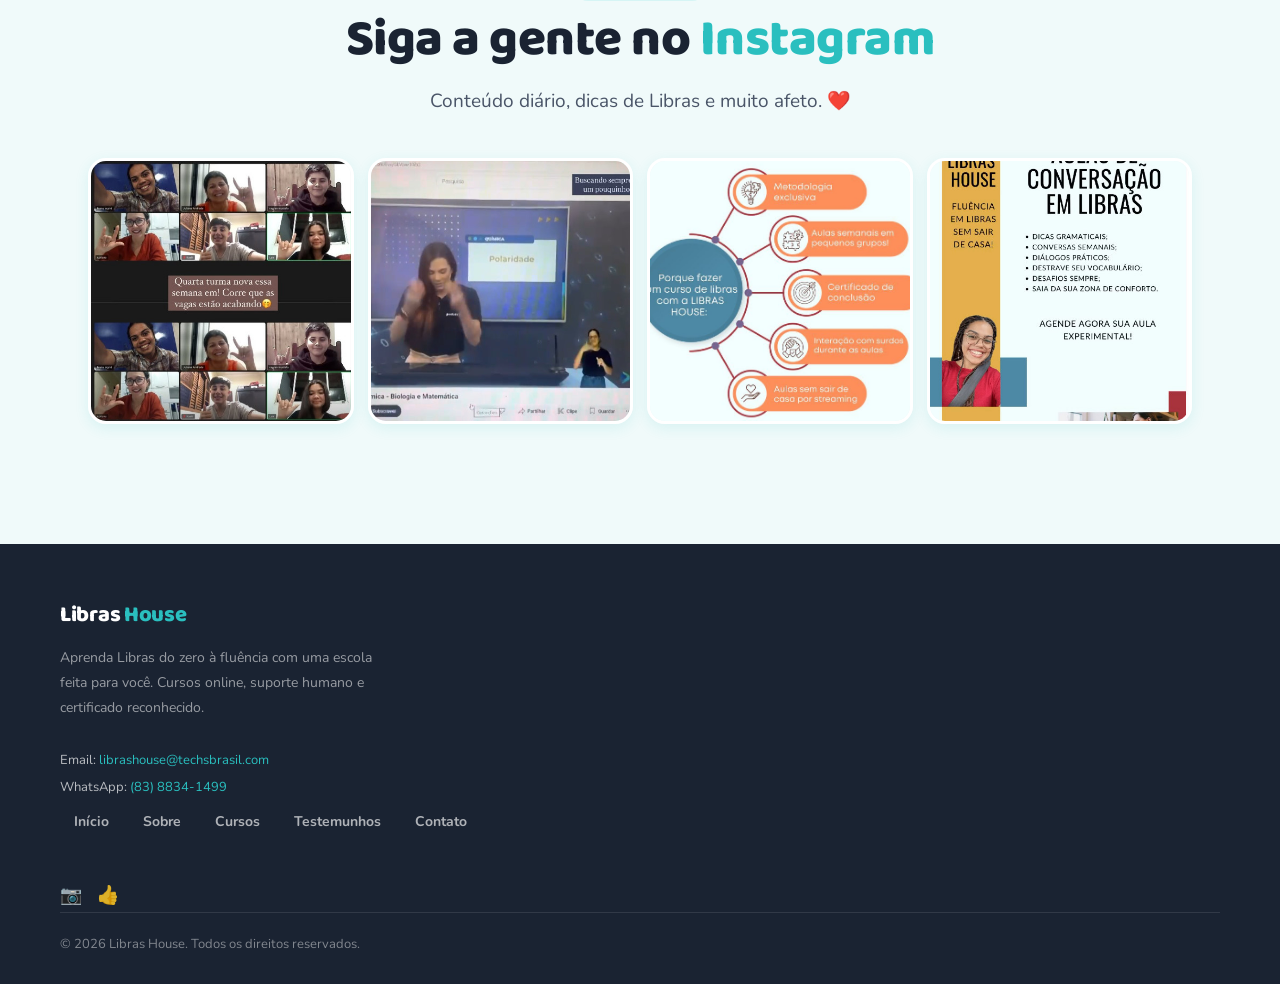
==== commit 5a8892b1: "corrigir o spell on lais section" ====
--- a/index.html
+++ b/index.html
@@ -287,7 +287,7 @@
         <div class="section-tag">👩‍🏫 Nosso time</div>
         <h2 id="professora2-title" class="section-title">Conheça a <em>Laís Santos</em></h2>
         <p class="instructor-bio">Professora e intérprete de Libras com experiência em ensino prático e inclusão. Laís traz expertise em comunicação acessível e está aqui para ajudar você a aprender de verdade.
-          aprendeu libras para ajudar mais na comunidade surda e se tornou professora para ensinar o idioma que tanto ama.
+          Aprendeu Libras para ajudar mais na comunidade surda e se tornou professora para ensinar o idioma que tanto ama.
         </p>
         <div class="instructor-stats" role="list">
           <div class="istat" role="listitem"><span class="istat-num">Professora</span><span class="istat-label">Libras</span></div>
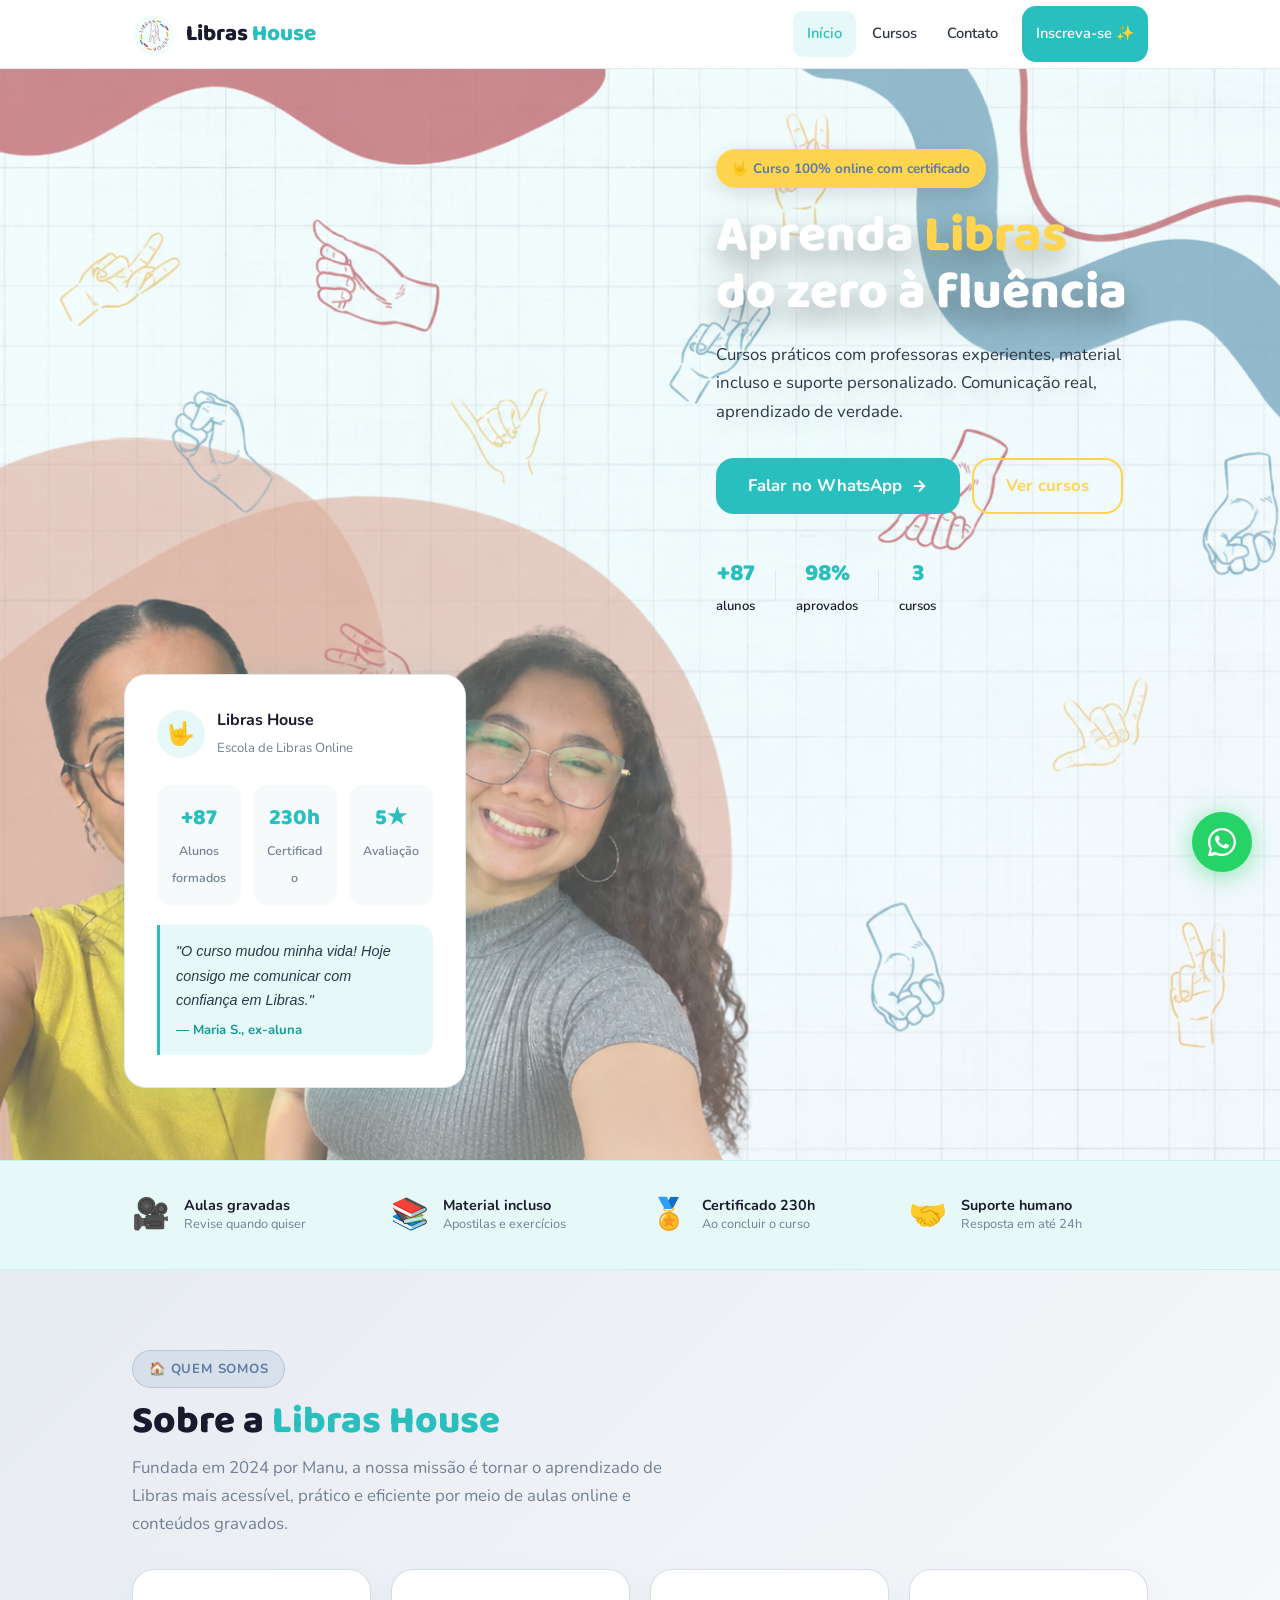
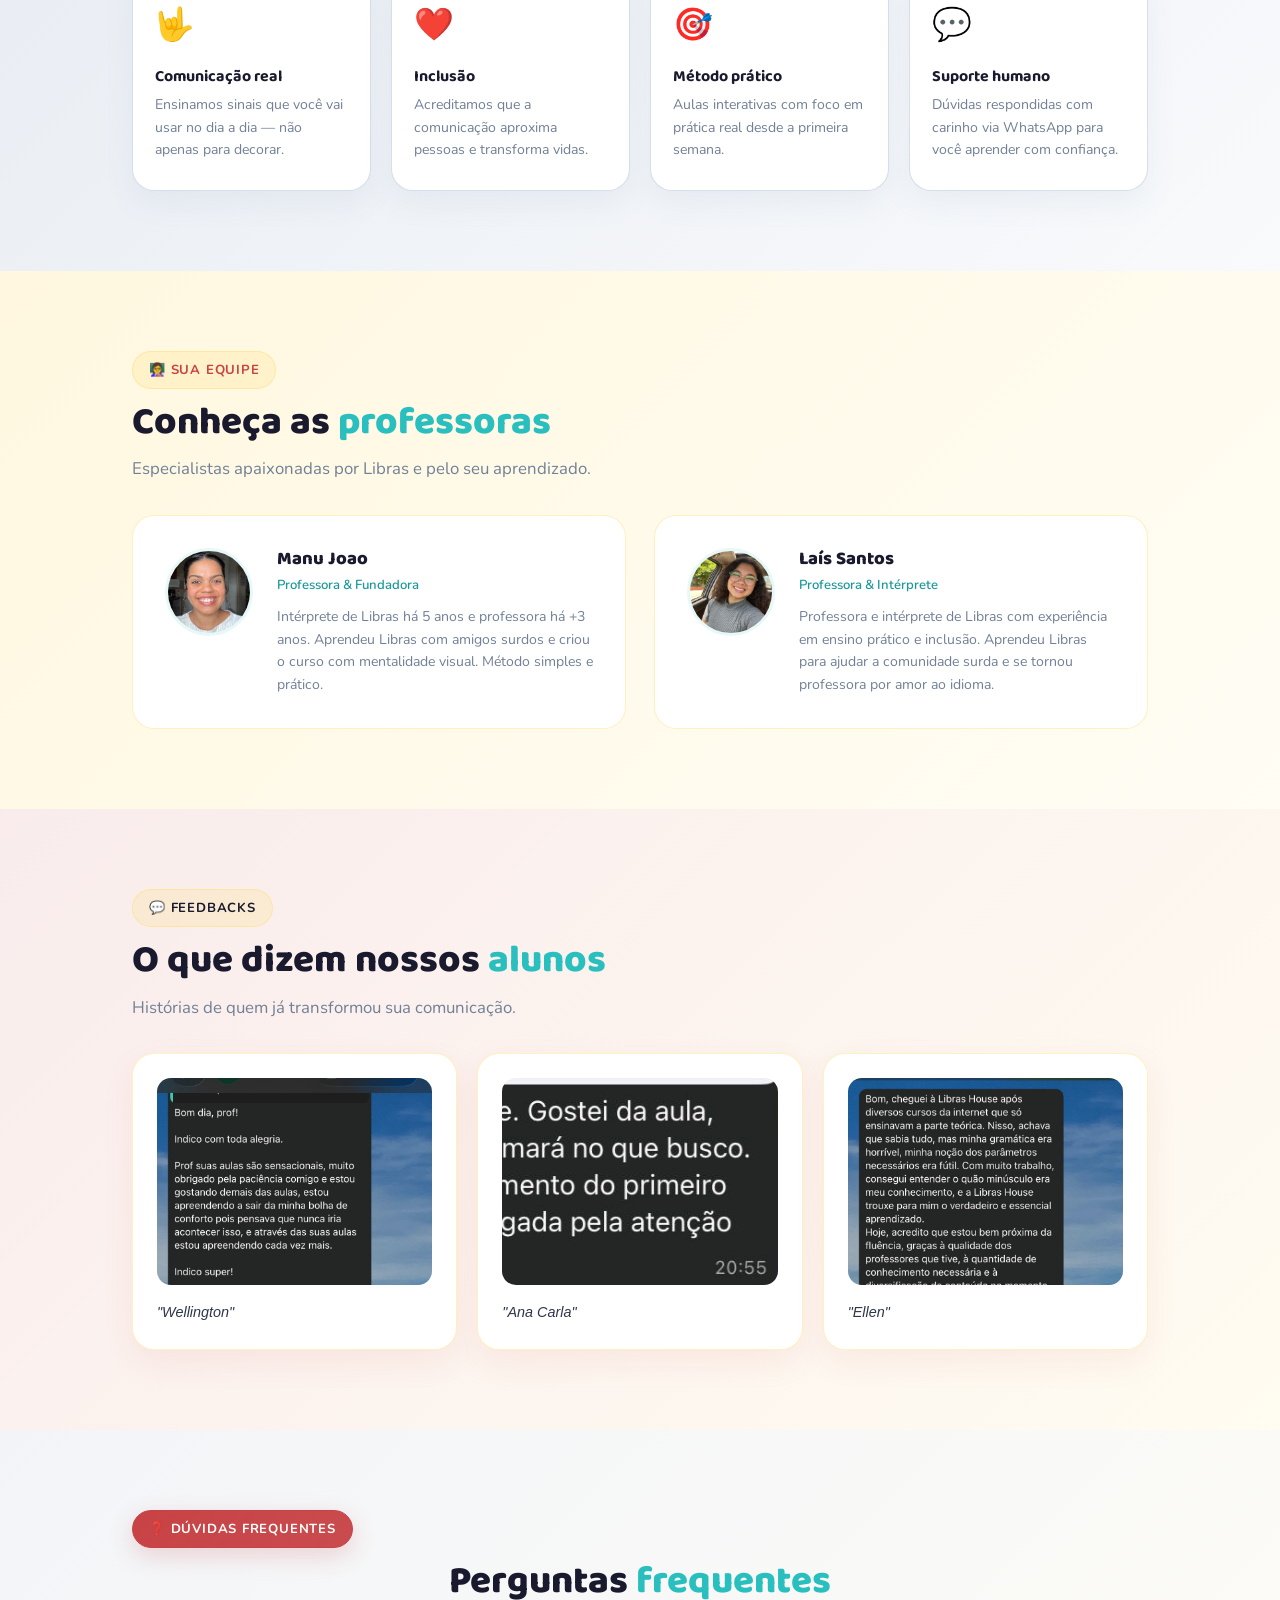
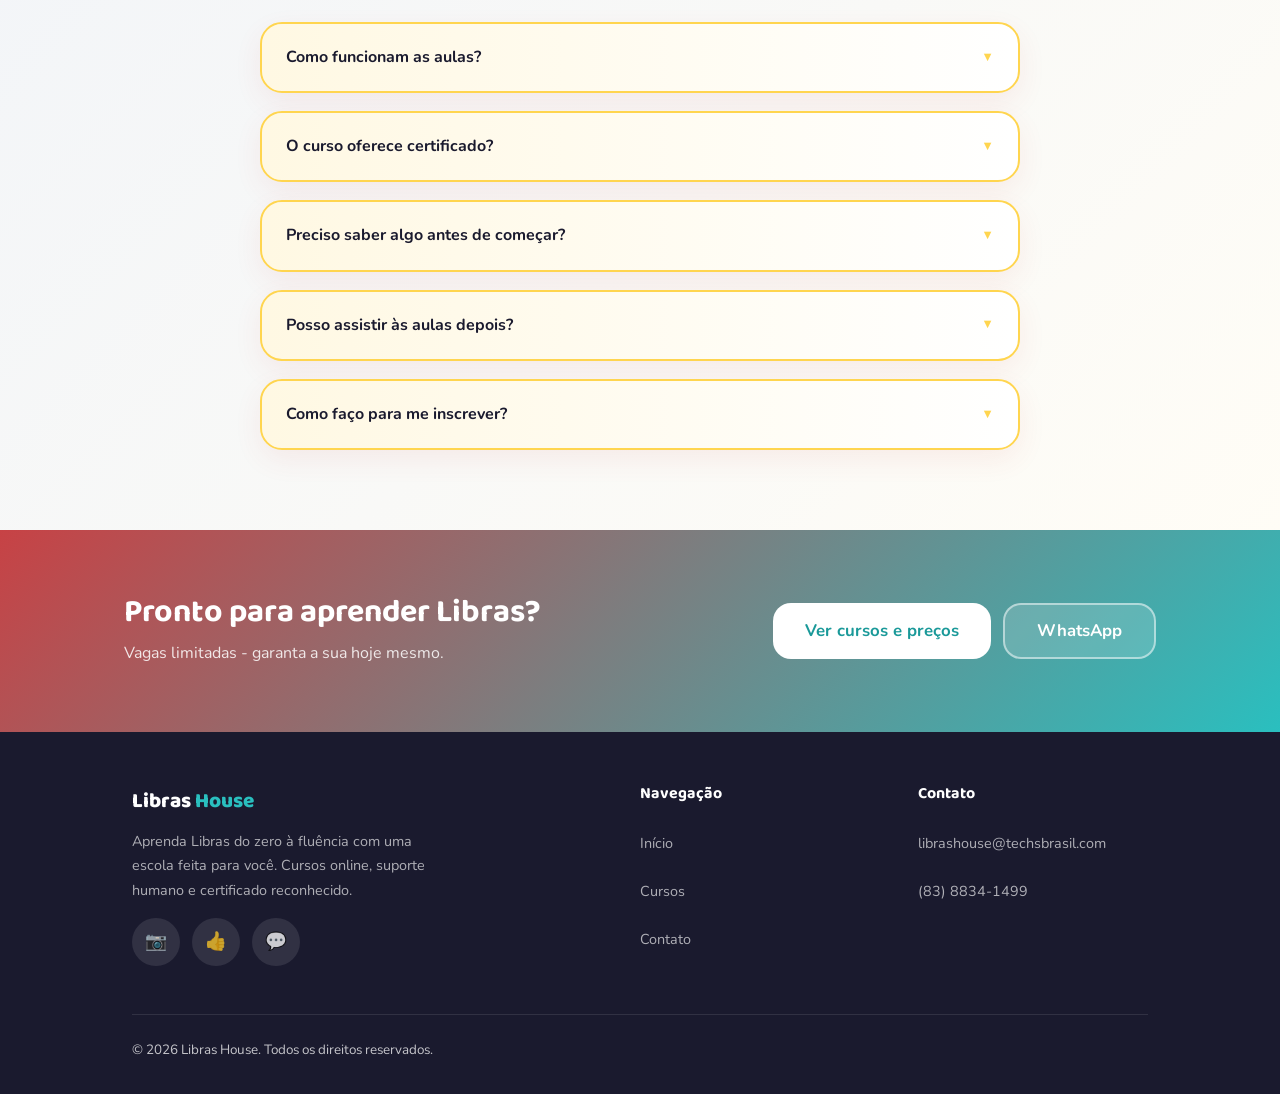
==== commit 31132744: "new pages and new looking melhorando o SEO" ====
--- a/index.html
+++ b/index.html
@@ -2,348 +2,681 @@
 <html lang="pt-BR">
 <head>
   <meta charset="UTF-8" />
-  <meta name="viewport" content="width=device-width, initial-scale=1.0, viewport-fit=cover" />
-
-  <!-- SEO Primary -->
-  <title>Libras House — Cursos de Libras com a Manu | Do Básico ao Avançado</title>
-  <meta name="description" content="Aprenda Libras com a Libras House! Cursos práticos do básico ao avançado, materiais didáticos, certificado e suporte via WhatsApp. Inscreva-se hoje!" />
-  <meta name="keywords" content="curso de Libras, aprender Libras, Língua Brasileira de Sinais, Manu da Libras, Libras House, plano de aula Libras, professor de Libras, curso online Libras, certificado Libras" />
-  <meta name="author" content="Manu da Libras — Libras House" />
-  <meta name="robots" content="index, follow" />
-  <link rel="canonical" href="https://librashouse.com.br/" />
-
-  <!-- Open Graph / Facebook -->
-  <meta property="og:type" content="website" />
-  <meta property="og:url" content="https://librashouse.com.br/" />
-  <meta property="og:title" content="Libras House — Cursos de Libras com a Manu" />
-  <meta property="og:description" content="Aprenda Libras do jeito certo: aulas práticas, certificado, suporte 24h e uma professora apaixonada pelo que faz!" />
-  <meta property="og:image" content="https://librashouse.com.br/images/og-cover.jpg" />
-
-  <!-- Twitter Card -->
-  <meta name="twitter:card" content="summary_large_image" />
-  <meta name="twitter:title" content="Libras House — Cursos de Libras" />
-  <meta name="twitter:description" content="Do básico ao avançado. Aprenda Libras com a Manu da Libras!" />
-  <meta name="twitter:image" content="https://librashouse.com.br/images/og-cover.jpg" />
-
-  <!-- Schema.org structured data -->
-  <script type="application/ld+json">
-  {
-    "@context": "https://schema.org",
-    "@type": "EducationalOrganization",
-    "name": "Libras House",
-    "url": "https://librashouse.com.br",
-    "description": "Escola de Língua Brasileira de Sinais com cursos do básico ao avançado, materiais didáticos e certificação.",
-    "founder": { "@type": "Person", "name": "Manu da Libras" },
-    "telephone": "+55-83-8834-1499",
-    "email": "librashouse@techsbrasil.com",
-    "address": { "@type": "PostalAddress", "addressCountry": "BR" },
-    "offers": [
-      { "@type": "Offer", "name": "Curso Básico de Libras", "price": "85", "priceCurrency": "BRL" },
-      { "@type": "Offer", "name": "Curso Completo de Libras", "price": "100", "priceCurrency": "BRL" }
-    ]
-  }
-  </script>
-
-  <!-- Favicon -->
+  <meta name="viewport" content="width=device-width, initial-scale=1.0" />
+  <title>Libras House | Aprenda Libras com a Manu</title>
+  <meta name="description" content="Aprenda Libras do zero à fluência com a Libras House. Cursos online, certificado e suporte via WhatsApp." />
   <link rel="icon" type="image/png" href="logo.jpg" />
-
-  <!-- Fonts: Nunito (playful, round, readable) + Baloo 2 (display) -->
   <link rel="preconnect" href="https://fonts.googleapis.com" />
   <link rel="preconnect" href="https://fonts.gstatic.com" crossorigin />
   <link href="https://fonts.googleapis.com/css2?family=Baloo+2:wght@400;600;700;800;900&family=Nunito:wght@400;500;600;700;800&display=swap" rel="stylesheet" />
-
-  <link rel="stylesheet" href="librashouse-style.css" />
+  <link rel="stylesheet" href="style.css" />
+  <style>
+    /* ── Hero ── */
+    .hero {
+      background-image: url('nova capa.png');
+      background-size: cover;
+      background-position: center;
+      background-attachment: scroll;
+      background-repeat: no-repeat;
+      padding: 80px 0 72px;
+      overflow: hidden;
+      position: relative;
+    }
+    .hero::before {
+      content: '';
+      position: absolute;
+      top: 0; left: 0; right: 0; bottom: 0;
+      background: linear-gradient(135deg, rgba(240, 253, 253, 0.3) 0%, rgba(230, 248, 248, 0.3) 50%, rgba(243, 239, 254, 0.3) 100%);
+      z-index: 0;
+    }
+    .hero-inner {
+      position: relative;
+      z-index: 1;
+      max-width: 1080px;
+      margin: 0 auto;
+      padding: 0 24px;
+      display: grid;
+      grid-template-columns: 0.7fr 1.3fr;
+      gap: 56px;
+      align-items: center;
+    }
+    .hero-text {
+      grid-column: 2;
+      max-width: 520px;
+      margin-left: auto;
+    }
+    .hero-visual {
+      grid-column: 1;
+      justify-self: start;
+    }
+
+    .hero-badge {
+      display: inline-flex;
+      align-items: center;
+      gap: 8px;
+      background: var(--yellow-post);
+      border: 2px solid rgba(255, 213, 79, 0.8);
+      color: var(--blue-post);
+      font-weight: 700;
+      font-size: 0.85rem;
+      padding: 6px 14px;
+      border-radius: 100px;
+      margin-bottom: 20px;
+      box-shadow: 0 6px 20px rgba(0,0,0,0.12);
+    }
+    .hero h1 {
+      font-size: clamp(2rem, 4.5vw, 3.2rem);
+      font-weight: 900;
+      line-height: 1.12;
+      margin-bottom: 18px;
+      color: var(--white);
+      text-shadow: 0 12px 28px rgba(0,0,0,0.35);
+    }
+    .hero h1 em { color: var(--yellow-post); }
+    .hero p {
+      color: #2ABFBF(255,255,255,0.95);
+      font-size: 1.05rem;
+      line-height: 1.7;
+      margin-bottom: 32px;
+      max-width: 440px;
+      text-shadow: 0 8px 20px rgba(0,0,0,0.2);
+    }
+    .hero-buttons {
+      display: flex;
+      gap: 12px;
+      flex-wrap: wrap;
+      margin-bottom: 40px;
+    }
+    .hero-trust {
+      display: flex;
+      gap: 0;
+      align-items: center;
+    }
+    .trust-item {
+      display: flex;
+      flex-direction: column;
+      align-items: center;
+      padding: 0 20px;
+    }
+    .trust-item:first-child { padding-left: 0; }
+    .trust-num {
+      font-family: var(--font-display);
+      font-size: 1.5rem;
+      font-weight: 800;
+      color:#2ABFBF;
+      text-shadow: 1px 1px 2px rgba(255,255,255,0.5);
+    }
+    .trust-item span:last-child {
+      font-size: 0.82rem;
+      color: var(--dark);
+      font-weight: 600;
+      text-shadow: 1px 1px 2px rgba(255,255,255,0.4);
+    }
+    .trust-divider {
+      width: 1px;
+      height: 32px;
+      background: var(--border);
+    }
+
+    /* Hero Visual */
+    .hero-visual {
+      position: relative;
+    }
+    .hero-card {
+      background: var(--white);
+      border-radius: var(--radius-lg);
+      padding: 32px;
+      box-shadow: var(--shadow-md);
+      border: 1px solid var(--border);
+    }
+    .hero-card-header {
+      display: flex;
+      align-items: center;
+      gap: 12px;
+      margin-bottom: 24px;
+    }
+    .hero-card-avatar {
+      width: 48px; height: 48px;
+      background: var(--teal-soft);
+      border-radius: 50%;
+      display: flex;
+      align-items: center;
+      justify-content: center;
+      font-size: 1.4rem;
+    }
+    .hero-card-avatar img {
+      width: 48px; height: 48px;
+      border-radius: 50%;
+      object-fit: cover;
+    }
+    .hero-card-header strong {
+      display: block;
+      font-weight: 700;
+      color: var(--dark);
+    }
+    .hero-card-header span {
+      font-size: 0.82rem;
+      color: var(--muted);
+    }
+    .hero-stat-row {
+      display: grid;
+      grid-template-columns: repeat(3, 1fr);
+      gap: 12px;
+      margin-bottom: 20px;
+    }
+    .hero-stat {
+      background: var(--bg);
+      border-radius: var(--radius);
+      padding: 14px 12px;
+      text-align: center;
+    }
+    .hero-stat-num {
+      font-family: var(--font-display);
+      font-size: 1.4rem;
+      font-weight: 800;
+      color: var(--teal);
+      display: block;
+    }
+    .hero-stat-label {
+      font-size: 0.78rem;
+      color: var(--muted);
+      font-weight: 600;
+    }
+    .hero-quote {
+      background: var(--teal-soft);
+      border-left: 3px solid var(--teal);
+      border-radius: 0 var(--radius) var(--radius) 0;
+      padding: 14px 16px;
+      font-style: italic;
+      font-size: 0.9rem;
+      color: var(--text);
+    }
+    .hero-quote strong {
+      display: block;
+      margin-top: 6px;
+      font-style: normal;
+      font-size: 0.82rem;
+      color: var(--teal-dark);
+    }
+
+    /* ── About Section ── */
+    .about { background: linear-gradient(135deg, rgba(91,123,168,0.15) 0%, rgba(91,123,168,0.04) 100%); }
+    .about-grid {
+      display: grid;
+      grid-template-columns: repeat(4, 1fr);
+      gap: 20px;
+    }
+    .about-card {
+      background: var(--white);
+      border: 1px solid rgba(91,123,168,0.25);
+      border-radius: var(--radius-lg);
+      padding: 28px 22px;
+      transition: var(--transition);
+      box-shadow: 0 12px 30px rgba(91,123,168,0.08);
+    }
+    .about-card:hover {
+      border-color: var(--blue-post);
+      box-shadow: 0 16px 40px rgba(91,123,168,0.18);
+      transform: translateY(-2px);
+    }
+    .about-icon {
+      font-size: 2rem;
+      margin-bottom: 14px;
+    }
+    .about-card h3 {
+      font-size: 1rem;
+      font-weight: 700;
+      margin-bottom: 8px;
+    }
+    .about-card p {
+      font-size: 0.88rem;
+      color: var(--muted);
+      line-height: 1.6;
+    }
+
+    /* ── Instructors ── */
+    .instructors { background: linear-gradient(135deg, rgba(255,213,79,0.18) 0%, rgba(255,213,79,0.06) 100%); }
+    .instructors-grid {
+      display: grid;
+      grid-template-columns: 1fr 1fr;
+      gap: 28px;
+    }
+    .instructor-card {
+      background: var(--white);
+      border: 1px solid rgba(255,213,79,0.35);
+      border-radius: var(--radius-lg);
+      padding: 32px;
+      display: flex;
+      gap: 24px;
+      align-items: flex-start;
+      transition: var(--transition);
+    }
+    .instructor-card:hover {
+      box-shadow: 0 16px 40px rgba(255,213,79,0.16);
+      border-color: var(--red-post);
+    }
+    .instructor-photo {
+      width: 88px;
+      height: 88px;
+      border-radius: 50%;
+      object-fit: cover;
+      flex-shrink: 0;
+      border: 3px solid var(--teal-soft);
+    }
+    .instructor-photo-placeholder {
+      width: 88px;
+      height: 88px;
+      border-radius: 50%;
+      background: var(--teal-soft);
+      display: flex;
+      align-items: center;
+      justify-content: center;
+      font-size: 2.2rem;
+      flex-shrink: 0;
+      border: 3px solid rgba(42,191,191,0.2);
+    }
+    .instructor-info h3 {
+      font-size: 1.15rem;
+      font-weight: 800;
+      margin-bottom: 4px;
+    }
+    .instructor-role {
+      font-size: 0.82rem;
+      color: var(--teal-dark);
+      font-weight: 600;
+      margin-bottom: 10px;
+      display: block;
+    }
+    .instructor-info p {
+      font-size: 0.88rem;
+      color: var(--muted);
+      line-height: 1.6;
+    }
+
+    /* ── Testimonials ── */
+    .testimonials { background: linear-gradient(135deg, rgba(199,66,69,0.1) 0%, rgba(255,215,79,0.08) 100%); }
+    .tgrid {
+      display: grid;
+      grid-template-columns: repeat(3, 1fr);
+      gap: 20px;
+    }
+    .tcard {
+      background: var(--white);
+      border: 1px solid rgba(255,215,79,0.35);
+      border-radius: var(--radius-lg);
+      padding: 24px;
+      box-shadow: 0 12px 32px rgba(199,66,69,0.08);
+    }
+    .tcard img {
+      width: 100%;
+      border-radius: var(--radius);
+      margin-bottom: 16px;
+      aspect-ratio: 4/3;
+      object-fit: cover;
+      cursor: pointer;
+      transition: transform var(--transition), box-shadow var(--transition);
+    }
+    .tcard img:focus,
+    .tcard img:hover {
+      transform: translateY(-4px) scale(1.02);
+      box-shadow: 0 20px 50px rgba(0,0,0,0.2);
+      outline: none;
+    }
+    .tcard p {
+      font-size: 0.9rem;
+      color: var(--text);
+      line-height: 1.65;
+      font-style: italic;
+    }
+
+    /* Modal for testimonial preview */
+    .modal {
+      display: none;
+      position: fixed;
+      inset: 0;
+      background: rgba(0,0,0,0.78);
+      z-index: 2200;
+      align-items: center;
+      justify-content: center;
+      padding: 18px;
+    }
+    .modal.show { display: flex; }
+    .modal-content {
+      max-width: 980px;
+      width: 100%;
+      max-height: 92vh;
+      border-radius: 12px;
+      object-fit: contain;
+      box-shadow: 0 30px 80px rgba(0,0,0,0.5);
+    }
+    .modal-caption {
+      margin-top: 10px;
+      color: #fff;
+      text-align: center;
+      font-weight: 600;
+    }
+    .modal-close {
+      position: absolute;
+      top: 14px;
+      right: 14px;
+      color: #fff;
+      font-size: 1.8rem;
+      font-weight: 800;
+      cursor: pointer;
+      background: rgba(0,0,0,0.25);
+      border-radius: 8px;
+      padding: 6px 10px;
+    }
+
+    /* ── FAQ ── */
+    .faq { background: linear-gradient(135deg, rgba(91,123,168,0.08) 0%, rgba(255,213,79,0.05) 100%); }
+    .faq-list {
+      display: grid;
+      gap: 18px;
+      max-width: 760px;
+      margin: 0 auto;
+    }
+    .faq-item {
+      background: rgba(255,255,255,0.98);
+      border: 2px solid var(--yellow-post);
+      border-radius: var(--radius-lg);
+      overflow: hidden;
+      box-shadow: 0 10px 28px rgba(199,66,69,0.08);
+      transition: transform var(--transition), border-color var(--transition), box-shadow var(--transition);
+    }
+    .faq-item:hover {
+      transform: translateY(-2px);
+      border-color: var(--red-post);
+      box-shadow: 0 12px 34px rgba(199,66,69,0.18);
+    }
+    .faq-item summary {
+      padding: 20px 24px;
+      cursor: pointer;
+      font-weight: 700;
+      font-size: 1rem;
+      color: var(--dark);
+      display: flex;
+      justify-content: space-between;
+      align-items: center;
+      background: linear-gradient(90deg, rgba(255,213,79,0.16) 0%, transparent 100%);
+      user-select: none;
+      transition: background var(--transition), color var(--transition);
+    }
+    .faq-item summary:hover {
+      background: linear-gradient(90deg, rgba(199,66,69,0.12) 0%, transparent 100%);
+      color: var(--red-post);
+    }
+    .faq-item[open] summary {
+      background: linear-gradient(90deg, var(--red-post) 0%, rgba(199,66,69,0.15) 100%);
+      color: var(--white);
+    }
+    .faq-item p {
+      padding: 0 24px 24px;
+      color: var(--text);
+      line-height: 1.75;
+      background: rgba(255,255,255,0.9);
+    }
+    .faq-item summary::after {
+      content: '▼';
+      transition: transform var(--transition);
+      font-size: 0.8rem;
+      color: var(--yellow-post);
+      margin-left: 12px;
+      flex-shrink: 0;
+    }
+    .faq-item[open] summary::after {
+      transform: rotate(180deg);
+      color: var(--white);
+    }
+
+    /* ── CTA Banner ── */
+    .cta-banner {
+      background: linear-gradient(135deg, var(--red-post) 0%, #2ABFBF 100%);
+      padding: 64px 0;
+    }
+    .cta-banner-inner {
+      max-width: 1080px;
+      margin: 0 auto;
+      padding: 0 24px;
+      display: flex;
+      align-items: center;
+      justify-content: space-between;
+      gap: 32px;
+      flex-wrap: wrap;
+    }
+    .cta-banner h2 {
+      color: var(--white);
+      font-size: clamp(1.5rem, 2.5vw, 2rem);
+      margin-bottom: 8px;
+    }
+    .cta-banner p {
+      color: rgba(255,255,255,0.85);
+      font-size: 1rem;
+    }
+    .btn-white {
+      background: var(--white);
+      color: var(--teal-dark);
+      font-weight: 700;
+    }
+    .btn-white:hover {
+      background: var(--teal-soft);
+      transform: translateY(-1px);
+    }
+
+    @media (max-width: 900px) {
+      .hero-inner { grid-template-columns: 1fr; gap: 40px; }
+      .hero-visual { display: none; }
+      .about-grid { grid-template-columns: repeat(2, 1fr); }
+      .instructors-grid { grid-template-columns: 1fr; }
+      .tgrid { grid-template-columns: 1fr; }
+    }
+    @media (max-width: 640px) {
+      .hero { padding: 56px 0 48px; }
+      .about-grid { grid-template-columns: 1fr; }
+      .cta-banner-inner { flex-direction: column; align-items: flex-start; }
+    }
+  </style>
 </head>
 <body>
 
-<!-- ═══ HEADER ═══ -->
+<!-- HEADER -->
 <header id="header" role="banner">
   <div class="header-inner">
-    <a href="#inicio" class="logo" aria-label="Libras House — página inicial">
-      <img src="../logo.jpg" alt="Logo Libras House" width="64" height="64" />
+    <a href="indextest.html" class="logo" aria-label="Libras House — início">
+      <img src="logo.jpg" alt="Logo Libras House" />
       <span class="logo-text">Libras <em>House</em></span>
     </a>
-
-    <button class="menu-toggle" id="menuToggle" aria-label="Abrir menu" aria-expanded="false" aria-controls="nav">
+    <button class="menu-toggle" id="menuToggle" aria-label="Abrir menu" aria-expanded="false">
       <span></span><span></span><span></span>
     </button>
-
-    <div class="nav-backdrop" id="navBackdrop" aria-hidden="true"></div>
-    <nav id="nav" role="navigation" aria-label="Navegação principal">
-      <a href="#inicio">Início</a>
-      <a href="#sobre">Sobre</a>
-      <a href="#cursos">Cursos</a>
-      <a href="#testemunhos">Testemunhas</a>
-      <a href="#contato">Contato</a>
-      <a href="https://wa.me/558388341499?text=Ol%C3%A1%20Manu!%20Quero%20me%20inscrever%20no%20curso%20de%20Libras." class="nav-cta" target="_blank" rel="noopener">Inscreva-se ✨</a>
+    <div class="nav-backdrop" id="navBackdrop"></div>
+    <nav id="nav" role="navigation">
+      <a href="index.html" class="active">Início</a>
+      <a href="cursos.html">Cursos</a>
+      <a href="contato.html">Contato</a>
+      <a href="https://wa.me/558388341499?text=Olá+Manu!+Quero+saber+mais+sobre+os+cursos." class="nav-cta" target="_blank" rel="noopener">Inscreva-se ✨</a>
     </nav>
   </div>
 </header>
-
-<!-- ═══ HERO ═══ -->
-<section id="inicio" class="hero" aria-label="Bem-vindo à Libras House">
-  <div class="hero-shapes" aria-hidden="true">
-    <div class="shape shape-1"></div>
-    <div class="shape shape-2"></div>
-    <div class="shape shape-3"></div>
-    <div class="shape shape-4"></div>
-  </div>
-
+<!-- HERO -->
+  <section class="hero">
   <div class="hero-inner">
     <div class="hero-text">
-      <div class="hero-badge" role="note">
-        <span class="badge-emoji">🤟</span> Curso 100% online com certificado
-      </div>
-      <!-- Tagline/Testimonial enhancement -->
-      <div class="hero-tagline" style="margin: 18px 0 0 0; font-size: 1.15rem; color: #2ABFBF; font-weight: 700;">
-        "Transforme sua comunicação. Aprenda Libras de verdade!"
-      </div>
-      <!-- End tagline enhancement -->
-      <h1>
-        Aprenda <em>Libras</em><br>
-        com a Libras House<br>
-        do zero a fluência!
-      </h1>
-      <p>Curso de Libras completo para quem quer se comunicar com confiança: aulas práticas, material digital e atendimento pelo WhatsApp.</p>
+      <div class="hero-badge">🤟 Curso 100% online com certificado</div>
+      <h1>Aprenda <em>Libras</em><br>do zero à fluência</h1>
+      <p>Cursos práticos com professoras experientes, material incluso e suporte personalizado. Comunicação real, aprendizado de verdade.</p>
       <div class="hero-buttons">
-        <a href="https://wa.me/558388341499?text=Ol%C3%A1%20Manu!%20Tenho%20interesse%20no%20curso%20de%20Libras%20e%20quero%20mais%20informa%C3%A7%C3%B5es." class="btn btn-hero-primary" target="_blank" rel="noopener">
-          <span>Quero falar no WhatsApp</span>
+        <a href="https://wa.me/558388341499?text=Olá+Manu!+Quero+saber+mais+sobre+os+cursos." class="btn btn-primary btn-lg" target="_blank" rel="noopener">
+          Falar no WhatsApp
           <svg width="18" height="18" viewBox="0 0 24 24" fill="none" stroke="currentColor" stroke-width="2.5"><path d="M5 12h14M12 5l7 7-7 7"/></svg>
         </a>
-        <a href="#cursos" class="btn btn-hero-secondary">Ver cursos</a>
+        <a href="cursos.html" class="btn btn-outline btn-lg">Ver cursos</a>
       </div>
       <div class="hero-trust">
         <div class="trust-item"><span class="trust-num">+87</span><span>alunos</span></div>
-        <div class="trust-divider" aria-hidden="true"></div>
+        <div class="trust-divider"></div>
         <div class="trust-item"><span class="trust-num">98%</span><span>aprovados</span></div>
-        <div class="trust-divider" aria-hidden="true"></div>
-        <div class="trust-item"><span class="trust-num">3</span><span>níveis</span></div>
-      </div>
-    </div>
-
-    <!-- Student Testimonials Section -->
-    <div class="hero-testimonials" style="margin: 32px 0 0 0;">
-      <blockquote style="font-size: 1rem; color: #4a5568; font-style: italic; margin-bottom: 8px;">“O curso mudou minha vida! Hoje consigo me comunicar com confiança.”</blockquote>
-      <span style="font-size: 0.95rem; color: #2ABFBF; font-weight: 700;">— Ex-aluna, Maria S.</span>
-    </div>
-    <!-- End Testimonials Section -->
-
+        <div class="trust-divider"></div>
+        <div class="trust-item"><span class="trust-num">3</span><span>cursos</span></div>
+      </div>
+    </div>
+    <div class="hero-visual">
+      <div class="hero-card">
+        <div class="hero-card-header">
+          <div class="hero-card-avatar">🤟</div>
+          <div>
+            <strong>Libras House</strong>
+            <span>Escola de Libras Online</span>
+          </div>
+        </div>
+        <div class="hero-stat-row">
+          <div class="hero-stat">
+            <span class="hero-stat-num">+87</span>
+            <span class="hero-stat-label">Alunos formados</span>
+          </div>
+          <div class="hero-stat">
+            <span class="hero-stat-num">230h</span>
+            <span class="hero-stat-label">Certificado</span>
+          </div>
+          <div class="hero-stat">
+            <span class="hero-stat-num">5★</span>
+            <span class="hero-stat-label">Avaliação</span>
+          </div>
+        </div>
+        <div class="hero-quote">
+          "O curso mudou minha vida! Hoje consigo me comunicar com confiança em Libras."
+          <strong>— Maria S., ex-aluna</strong>
+        </div>
+      </div>
+    </div>
   </div>
-
-  <!-- Removed hero-wave SVG to eliminate white line -->
 </section>
 
-<!-- ═══ FEATURES BAR ═══ -->
-<section class="features-bar" aria-label="Diferenciais">
+<!-- FEATURES BAR -->
+<section class="features-bar">
   <div class="features-inner">
-    <div class="feature-item">
+    <div class="feature-item reveal">
       <span class="feature-icon">🎥</span>
       <div><strong>Aulas gravadas</strong><p>Revise quando quiser</p></div>
     </div>
-    <div class="feature-item">
+    <div class="feature-item reveal">
       <span class="feature-icon">📚</span>
-      <div><strong>Material incluso</strong><p>Planos e exercícios</p></div>
-    </div>
-    <div class="feature-item">
+      <div><strong>Material incluso</strong><p>Apostilas e exercícios</p></div>
+    </div>
+    <div class="feature-item reveal">
       <span class="feature-icon">🏅</span>
-      <div><strong>Certificado</strong><p>Ao concluir o curso</p></div>
-    </div>
-    <div class="feature-item">
+      <div><strong>Certificado 230h</strong><p>Ao concluir o curso</p></div>
+    </div>
+    <div class="feature-item reveal">
       <span class="feature-icon">🤝</span>
       <div><strong>Suporte humano</strong><p>Resposta em até 24h</p></div>
     </div>
   </div>
 </section>
 
-<!-- ═══ SOBRE ═══ -->
-<section id="sobre" class="about section" aria-labelledby="sobre-title">
+<!-- SOBRE -->
+<section class="about section">
   <div class="container">
     <div class="section-tag">🏠 Quem somos</div>
-    <h2 id="sobre-title" class="section-title">Sobre a <em>Libras House</em></h2>
-    <p class="section-subtitle">Uma escola feita com carinho para aprender Libras de verdade.</p>
-
+    <h2 class="section-title">Sobre a <em>Libras House</em></h2>
+    <p class="section-subtitle">Fundada em 2024 por Manu, a nossa missão é tornar o aprendizado de Libras mais acessível, prático e eficiente por meio de aulas online e conteúdos gravados.</p>
+    <p></p>
     <div class="about-grid">
-      <div class="about-card">
+      <div class="about-card reveal">
         <div class="about-icon">🤟</div>
         <h3>Comunicação real</h3>
-        <p>Ensinamos sinais que você vai usar no dia a dia, não apenas decorar.</p>
-      </div>
-      <div class="about-card">
+        <p>Ensinamos sinais que você vai usar no dia a dia — não apenas para decorar.</p>
+      </div>
+      <div class="about-card reveal">
         <div class="about-icon">❤️</div>
         <h3>Inclusão</h3>
         <p>Acreditamos que a comunicação aproxima pessoas e transforma vidas.</p>
       </div>
-      <div class="about-card">
+      <div class="about-card reveal">
         <div class="about-icon">🎯</div>
         <h3>Método prático</h3>
         <p>Aulas interativas com foco em prática real desde a primeira semana.</p>
       </div>
-      <div class="about-card">
-        <div class="about-icon">�</div>
+      <div class="about-card reveal">
+        <div class="about-icon">💬</div>
         <h3>Suporte humano</h3>
-        <p>Dúvidas respondidas com carinho via WhatsApp, para você aprender com confiança.</p>
+        <p>Dúvidas respondidas com carinho via WhatsApp para você aprender com confiança.</p>
       </div>
     </div>
   </div>
 </section>
 
-<!-- ═══ CURSOS ═══ -->
-<section id="cursos" class="courses section" aria-labelledby="cursos-title">
+<!-- PROFESSORAS -->
+<section class="instructors section">
   <div class="container">
-    <div class="section-tag">📚 Aprenda com a gente</div>
-    <h2 id="cursos-title" class="section-title">Nossos <em>Cursos</em></h2>
-    <p class="section-subtitle">Cursos de Libras para todos os níveis, com método prático e suporte constante.</p>
-
-    <div class="courses-grid" role="list">
-      <article class="course-card" role="listitem">
-        <div class="course-emoji" aria-hidden="true">🌱</div>
-        <div class="course-level">Pacote completo - R$ 85/mês</div>
-        <h3>Básico ao avançado</h3>
-        <p>Comece do zero e aprenda sobre como sinalizar de maneira visual, conseguindo se comunicar com qualquer tipo de surdo e usando a libras correta!</p>
-        <ul class="course-features">
-          <li>🕐 5 meses de curso</li>
-          <li>📖 Certificado 230 horas</li>
-          <li>💬 Atividades extras e acesso à comunidade diária </li>
-          <li>👩‍🏫 Aulas ao vivo + gravadas</li>
-          <li>📕 Material incluso</li>
-        </ul>
-        <a href="https://wa.me/558388341499?text=Ol%C3%A1%20Manu!%20Gostaria%20de%20come%C3%A7ar%20o%20curso%20B%C3%A1sico%20de%20Libras." class="btn btn-course" target="_blank" rel="noopener">Começar agora</a>
-      </article>
-
-      <article class="course-card course-featured" role="listitem">
-        <div class="course-popular">⭐</div>
-        <div class="course-emoji" aria-hidden="true">🌿</div>
-        <div class="course-level">Pacote individual - R$ 145/mês</div>
-        <h3>Aulas particulares</h3>
-        <p>Desenvolva com aulas voltadas exclusivamente a sua nescessidsde e auxílio pessoal, ideal para pessoas que precisam de flexibilidade de horário ou demandas específicas.</p>
-        <ul class="course-features">
-          <li>🕐 Tempo de duração livre</li>
-          <li>📖 Aulas personalizadas</li>
-          <li>💬 Acesso a comunidade  </li>
-          <li>💬 Suporte direto via WhatsApp</li>
-          <li> Mentoria individual</li>
-        </ul>
-        <a href="https://wa.me/558388341499?text=Ol%C3%A1%20Manu!%20Tenho%20interesse%20no%20curso%20Intermedi%C3%A1rio%20de%20Libras." class="btn btn-course-featured" target="_blank" rel="noopener">Quero esse!</a>
-      </article>
-
-      <article class="course-card" role="listitem">
-        <div class="course-emoji" aria-hidden="true">🌳</div>
-        <div class="course-level">Pacote extra - R$ 92/mês</div>
-        <h3>Clube de conversação</h3>
-        <p>Pratique conversação em Libras com situações reais do dia a dia. 5 meses com encontros semanais e vídeos de vocabulário.</p>
-        <ul class="course-features">
-          <li>🕐 Tempo de duração livre</li>
-          <li>🏅 Certificado de conclusão</li>
-          <li>🎥 Aulas gravadas</li>
-          <li>👩‍🏫 Mentoria individual</li>
-        </ul>
-        <a href="https://wa.me/558388341499?text=Ol%C3%A1%20Manu!%20Quero%20saber%20mais%20sobre%20o%20curso%20Avan%C3%A7ado%20de%20Libras." class="btn btn-course" target="_blank" rel="noopener">Evoluir agora</a>
-      </article>
+    <div class="section-tag">👩‍🏫 Sua equipe</div>
+    <h2 class="section-title">Conheça as <em>professoras</em></h2>
+    <p class="section-subtitle">Especialistas apaixonadas por Libras e pelo seu aprendizado.</p>
+    <div class="instructors-grid">
+      <div class="instructor-card reveal">
+        <img src="manu-libras face.jpeg" alt="Foto de Manu Joao" class="instructor-photo" />
+        <div class="instructor-info">
+          <h3>Manu Joao</h3>
+          <span class="instructor-role">Professora & Fundadora</span>
+          <p>Intérprete de Libras há 5 anos e professora há +3 anos. Aprendeu Libras com amigos surdos e criou o curso com mentalidade visual. Método simples e prático.</p>
+        </div>
+      </div>
+      <div class="instructor-card reveal">
+        <img src="laisprofessora.jpeg" alt="Foto de Laís Santos" class="instructor-photo" />
+        <div class="instructor-info">
+          <h3>Laís Santos</h3>
+          <span class="instructor-role">Professora & Intérprete</span>
+          <p>Professora e intérprete de Libras com experiência em ensino prático e inclusão. Aprendeu Libras para ajudar a comunidade surda e se tornou professora por amor ao idioma.</p>
+        </div>
+      </div>
     </div>
   </div>
 </section>
 
-<!-- ═══ PROFESSORA ═══ -->
-<section id="professora" class="instructor section" aria-labelledby="professora-title">
+<!-- Feedback -->
+<section class="testimonials section">
   <div class="container">
-    <div class="instructor-inner">
-      <div class="instructor-img-col">
-        <div class="instructor-img-wrap">
-          <img src="../manu-libras face.jpeg" alt="Manu da Libras — professora e fundadora da Libras House, sorrindo e fazendo sinal em Libras" width="340" height="400" loading="lazy" />
-          <div class="instructor-badge">
-            <span>🤟</span>
-            <div><strong>Manu da Libras</strong><small>Professora & Fundadora</small></div>
-          </div>
-        </div>
-      </div>
-      <div class="instructor-text">
-        <div class="section-tag">👩‍🏫 Sua professora</div>
-        <h2 id="professora-title" class="section-title">Conheça a <em>Manu</em></h2>
-        <p class="instructor-bio">Intérprete de Libras há 5 anos e professora há +3 anos. Aprendeu Libras com amigos surdos e criou o curso com mentalidade visual. Método simples e prático.</p>
-        <div class="instructor-stats" role="list">
-          <div class="istat" role="listitem"><span class="istat-num">+87</span><span class="istat-label">alunos formados</span></div>
-          <div class="istat" role="listitem"><span class="istat-num">3</span><span class="istat-label">cursos</span></div>
-          <div class="istat" role="listitem"><span class="istat-num">5★</span><span class="istat-label">modalidade</span></div>
-        </div>
-        <a href="https://wa.me/558388341499?text=Ol%C3%A1%20Manu!%20Quero%20aprender%20com%20voc%C3%AA%20no%20curso%20de%20Libras." class="btn btn-primary" target="_blank" rel="noopener">Aprender com a Manu</a>
+    <div class="section-tag">💬 Feedbacks</div>
+    <h2 class="section-title">O que dizem nossos <em>alunos</em></h2>
+    <p class="section-subtitle">Histórias de quem já transformou sua comunicação.</p>
+    <div class="tgrid">
+      <div class="tcard reveal">
+        <img src="testemunho 1.jpeg" alt="Depoimento de aluno 1" />
+        <p>"Wellington"</p>
+      </div>
+      <div class="tcard reveal">
+        <img src="testemunho 2.jpeg" alt="Depoimento de aluna 2" />
+        <p>"Ana Carla"</p>
+      </div>
+      <div class="tcard reveal">
+        <img src="testemunho 3.jpeg" alt="Depoimento de aluna 3" />
+        <p>"Ellen"</p>
       </div>
     </div>
   </div>
 </section>
 
-<section id="professora-2" class="instructor section" aria-labelledby="professora2-title">
+<!-- Modal for testimonial preview -->
+<div id="testimonialModal" class="modal" onclick="if(event.target===this) closeModal()" aria-hidden="true">
+  <button class="modal-close" aria-label="Fechar" onclick="closeModal()">✕</button>
+  <img id="testimonialImage" class="modal-content" alt="Preview do depoimento" />
+  <div id="testimonialCaption" class="modal-caption" aria-live="polite"></div>
+</div>
+
+<!-- FAQ -->
+<section class="faq section">
   <div class="container">
-    <div class="instructor-inner">
-      <div class="instructor-img-col">
-        <div class="instructor-img-wrap">
-          <img src="laisprofessora.jpeg" alt="Laís Santos — professora e intérprete de Libras, sorrindo" width="340" height="400" loading="lazy" />
-          <div class="instructor-badge">
-            <span>🤟</span>
-            <div><strong>Laís Santos</strong><small>Professora & Intérprete</small></div>
-          </div>
-        </div>
-      </div>
-      <div class="instructor-text">
-        <div class="section-tag">👩‍🏫 Nosso time</div>
-        <h2 id="professora2-title" class="section-title">Conheça a <em>Laís Santos</em></h2>
-        <p class="instructor-bio">Professora e intérprete de Libras com experiência em ensino prático e inclusão. Laís traz expertise em comunicação acessível e está aqui para ajudar você a aprender de verdade.
-          Aprendeu Libras para ajudar mais na comunidade surda e se tornou professora para ensinar o idioma que tanto ama.
-        </p>
-        <div class="instructor-stats" role="list">
-          <div class="istat" role="listitem"><span class="istat-num">Professora</span><span class="istat-label">Libras</span></div>
-          <div class="istat" role="listitem"><span class="istat-num">Intérprete</span><span class="istat-label">Profissional</span></div>
-          <div class="istat" role="listitem"><span class="istat-num">Prática</span><span class="istat-label">e Inclusão</span></div>
-        </div>
-        <a href="https://wa.me/558388341499?text=Ol%C3%A1%20La%C3%ADs!%20Quero%20saber%20mais%20sobre%20seus%20cursos%20de%20Libras." class="btn btn-primary" target="_blank" rel="noopener">Aprender com Laís</a>
-      </div>
-    </div>
-  </div>
-</section>
-
-<!-- ═══ TESTEMUNHOS ═══ -->
-<section id="testemunhos" class="testimonials section" aria-labelledby="testemunhos-title">
-  <div class="container">
-    <div class="section-tag">� Histórias dos alunos</div>
-    <h2 id="testemunhos-title" class="section-title">O que dizem nossos <em>alunos</em></h2>
-    <p class="section-subtitle">Veja oque alguns dos nossos alunos dizem!</p>
-
-    <div class="testimonials-grid testimonials-placeholder" role="list">
-      <div class="tcard-placeholder" role="listitem">
-        <img src="testemunho 1.jpeg" alt="Foto do aluno 1 compartilhando experiência positiva com o curso de Libras" loading="lazy" class="testimonial-image" data-full="testemunho 1.jpeg" />
-        <p>"A felicidade dos nossos alunos e a satisfação com o aprendizado são o que nos motiva a continuar ensinando Libras com dedicação."</p>
-      </div>
-
-      <div class="tcard-placeholder" role="listitem">
-        <img src="testemunho 2.jpeg" alt="Foto da aluna 2 expressando satisfação com a metodologia e comunidade do curso" loading="lazy" class="testimonial-image" data-full="testemunho 2.jpeg" />
-        <p>"Aluna satisfeita com a nossa metodologia e comunidade! O suporte é incrível e o aprendizado é prazeroso."</p>
-      </div>
-
-      <div class="tcard-placeholder" role="listitem">
-        <img src="testemunho 3.jpeg" alt="Foto da aluna 3 demonstrando contentamento com os cursos oferecidos" loading="lazy" class="testimonial-image" data-full="testemunho 3.jpeg" />
-        <p>"Aluna satisfeita com os nossos cursos. Recomendo para todos que querem aprender Libras de verdade!"</p>
-      </div>
-    </div>
-  </div>
-</section>
-
-<!-- ═══ FAQ ═══ -->
-<section id="faq" class="faq section" aria-labelledby="faq-title">
-  <div class="container">
-    <div class="section-tag">❓ Dúvidas</div>
-    <h2 id="faq-title" class="section-title">Perguntas <em>frequentes</em></h2>
-
-    <div class="faq-list" role="list">
-      <details class="faq-item" role="listitem">
+    <div class="section-tag">❓ Dúvidas frequentes</div>
+    <h2 class="section-title" style="text-align:center;">Perguntas <em>frequentes</em></h2>
+    <div style="height:8px;"></div>
+    <div class="faq-list">
+      <details class="faq-item">
         <summary>Como funcionam as aulas?</summary>
         <p>As aulas são ao vivo, semanais, com turmas pequenas para garantir atenção individualizada. Cada módulo tem exercícios práticos, materiais digitais e avaliação progressiva.</p>
       </details>
       <details class="faq-item">
-        <summary>Há apoio para professores?</summary>
-        <p>Sim! Temos suporte pedagógico com resposta em até 24h. Professores recebem planos de aula prontos, materiais adaptados e orientação contínua.</p>
-      </details>
-      <details class="faq-item">
         <summary>O curso oferece certificado?</summary>
-        <p>Sim, ao finalizar o curso emitimos certificado com carga horária de 230 horas + nível de proficiência.</p>
+        <p>Sim! Ao finalizar o curso completo, emitimos certificado com carga horária de 230 horas e nível de proficiência.</p>
       </details>
       <details class="faq-item">
         <summary>Preciso saber algo antes de começar?</summary>
@@ -351,375 +684,131 @@
       </details>
       <details class="faq-item">
         <summary>Posso assistir às aulas depois?</summary>
-        <p>Sim. Todas as aulas são gravadas e ficam disponíveis para alunos matriculados durante todo o período do curso.</p>
+        <p>Sim. Todas as aulas são gravadas e ficam disponíveis durante todo o período do curso para os alunos matriculados.</p>
+      </details>
+      <details class="faq-item">
+        <summary>Como faço para me inscrever?</summary>
+        <p>Basta enviar uma mensagem pelo WhatsApp ou preencher o formulário na página de Contato. Responderemos em até 24h para confirmar sua vaga.</p>
       </details>
     </div>
   </div>
 </section>
 
-<!-- ═══ NOVAS VAGAS ═══ -->
-<section class="offers section" aria-labelledby="offers-title">
-  <div class="container">
-    <div class="offers-banner">
-      <span class="offers-badge">🎯 Vagas Limitadas</span>
-      <h2 id="offers-title" class="offers-headline">Novas Vagas Abertas!</h2>
-    </div>
-
-    <div class="offers-grid" role="list">
-      <article class="offer-card" role="listitem">
-        <div class="offer-tag gold">Curso Completo</div>
-        <h3>Curso de Libras Completo</h3>
-        <div class="offer-details">
-          <ul class="offer-list">
-            <li>✓ 20 aulas | 5 meses</li>
-            <li>✓ Certificado 230h</li>
-            <li>✓ Ao vivo + gravadas</li>
-            <li>✓ Apostila grátis</li>
-            <li>✓ Comunidade de alunos</li>
-          </ul>
-          <div class="offer-price">
-            <span class="price-tag">R$ 85<small>/mês</small></span>
-            <span class="price-note">+ R$ 15 inscrição</span>
-          </div>
-        </div>
-        <a href="https://wa.me/558388341499?text=Ol%C3%A1%20Manu!%20Quero%20me%20inscrever%20no%20Curso%20de%20Libras%20Completo.%20Garanta%20minha%20vaga!" class="btn btn-offer-primary" target="_blank" rel="noopener">Garantir vaga agora</a>
-      </article>
-
-      <article class="offer-card featured" role="listitem">
-        <div class="offer-tag maroon">Clube Conversação</div>
-        <h3>Clube de Libras Conversação</h3>
-        <div class="offer-details">
-          <ul class="offer-list">
-            <li>✓ 1 encontro semanal (1h)</li>
-            <li>✓ Correções + prática real</li>
-            <li>✓ Simulações do dia a dia</li>
-            <li>✓ Material + aulas gravadas</li>
-            <li>✓ Grupo no WhatsApp</li>
-          </ul>
-          <div class="offer-price">
-            <span class="price-tag">R$ 92<small>/mês</small></span>
-            <span class="price-note">+ R$ 15 inscrição</span>
-          </div>
-        </div>
-        <a href="https://wa.me/558388341499?text=Ol%C3%A1%20Manu!%20Quero%20me%20inscrever%20no%20Clube%20de%20Libras%20Conversa%C3%A7%C3%A3o.%20Garanta%20minha%20vaga!" class="btn btn-offer-secondary" target="_blank" rel="noopener">Garantir vaga agora</a>
-      </article>
-    </div>
-
-    <div class="offers-cta">
-      <p>💬 Vagas limitadas — confirme agora mesmo via WhatsApp</p>
+<!-- CTA BANNER -->
+<section class="cta-banner">
+  <div class="cta-banner-inner">
+    <div>
+      <h2>Pronto para aprender Libras?</h2>
+      <p>Vagas limitadas - garanta a sua hoje mesmo.</p>
+    </div>
+    <div style="display:flex; gap:12px; flex-wrap:wrap;">
+      <a href="cursos.html" class="btn btn-white btn-lg">Ver cursos e preços</a>
+      <a href="https://wa.me/558388341499?text=Olá+Manu!+Quero+garantir+minha+vaga." class="btn btn-lg" style="background:rgba(255,255,255,0.15);color:#fff;border:2px solid rgba(255,255,255,0.5);" target="_blank" rel="noopener">WhatsApp</a>
     </div>
   </div>
 </section>
 
-<!-- ═══ FORMULÁRIO DE INSCRIÇÃO ═══ -->
-<section id="contato" class="enroll section" aria-labelledby="contato-title">
-  <div class="container">
-    <div class="enroll-inner">
-      <div class="enroll-text">
-        <div class="section-tag">✍️ Inscrição</div>
-        <h2 id="contato-title" class="section-title">Vamos começar <em>juntos?</em></h2>
-        <p>Envie uma mensagem agora para garantir sua vaga. A forma mais rápida é pelo WhatsApp e você também pode enviar um e-mail.</p>
-        <div class="contact-actions">
-          <a class="btn btn-primary" href="https://wa.me/558388341499?text=Ol%C3%A1%20Manu!%20Tenho%20interesse%20no%20curso%20de%20Libras%20e%20quero%20mais%20informa%C3%A7%C3%B5es." target="_blank" rel="noopener">WhatsApp +55 83 8834-1499</a>
-          <a class="btn btn-hero-secondary" href="mailto:librashouse@techsbrasil.com">Enviar e-mail</a>
-        </div>
-        <div class="enroll-perks">
-          <div class="perk">🔒 <span>Seus dados estão seguros</span></div>
-          <div class="perk">⚡ <span>Confirmação em até 24h</span></div>
-          <div class="perk">💬 <span>Suporte via WhatsApp</span></div>
-        </div>
-      </div>
-
-      <form class="enroll-form" action="https://formspree.io/f/meevzjja" method="POST" novalidate aria-label="Formulário de inscrição na Libras House">
-        <div class="form-group">
-          <label for="nome">Nome completo <span aria-hidden="true">*</span></label>
-          <input id="nome" name="nome" type="text" placeholder="Seu nome completo" required autocomplete="name" />
-        </div>
-        <div class="form-group">
-          <label for="email">E-mail <span aria-hidden="true">*</span></label>
-          <input id="email" name="email" type="email" inputmode="email" placeholder="seu@email.com.br" required autocomplete="email" />
-        </div>
-        <div class="form-group">
-          <label for="whatsapp">WhatsApp</label>
-          <input id="whatsapp" name="whatsapp" type="tel" inputmode="tel" placeholder="(83) 99999-0000" autocomplete="tel" />
-        </div>
-        <div class="form-group">
-          <label for="objetivo">Objetivo principal</label>
-          <select id="objetivo" name="objetivo">
-            <option value="">Selecione...</option>
-            <option>Curso completo</option>
-            <option>Clube de conversação </option>
-            <option>Aula particular</option>
-          </select>
-        </div>
-        <button type="submit" class="btn btn-submit">
-          <span>Enviar minha inscrição</span>
-          <svg width="18" height="18" viewBox="0 0 24 24" fill="none" stroke="currentColor" stroke-width="2.5"><path d="M5 12h14M12 5l7 7-7 7"/></svg>
-        </button>
-        <p id="form-message" role="status" aria-live="polite"></p>
-      </form>
+<!-- FOOTER -->
+<footer class="footer">
+  <div class="footer-inner">
+    <div>
+      <span class="logo-text">Libras <em>House</em></span>
+      <p>Aprenda Libras do zero à fluência com uma escola feita para você. Cursos online, suporte humano e certificado reconhecido.</p>
+      <div class="footer-social" style="margin-top:16px;">
+        <a href="https://instagram.com/libras.house" target="_blank" aria-label="Instagram">📷</a>
+        <a href="https://facebook.com/librashouse" target="_blank" aria-label="Facebook">👍</a>
+        <a href="https://wa.me/558388341499" target="_blank" aria-label="WhatsApp">💬</a>
+      </div>
+    </div>
+    <div class="footer-col">
+      <h4>Navegação</h4>
+      <a href="index.html">Início</a>
+      <a href="cursos.html">Cursos</a>
+      <a href="contato.html">Contato</a>
+    </div>
+    <div class="footer-col">
+      <h4>Contato</h4>
+      <a href="mailto:librashouse@techsbrasil.com">librashouse@techsbrasil.com</a>
+      <a href="https://wa.me/558388341499">(83) 8834-1499</a>
+    </div>
+    <div class="footer-bottom">
+      <span>&copy; 2026 Libras House. Todos os direitos reservados.</span>
     </div>
   </div>
-</section>
-
-<!-- ═══ INSTAGRAM ═══ -->
-<section class="instagram section" aria-labelledby="insta-title">
-  <div class="container">
-    <div class="section-tag">📸 Instagram</div>
-    <h2 id="insta-title" class="section-title">Siga a gente no <em>Instagram</em></h2>
-    <p class="section-subtitle">Conteúdo diário, dicas de Libras e muito afeto. ❤️</p>
-
-    <div class="insta-grid" role="list">
-      <a href="https://www.instagram.com/libras.house/" target="_blank" rel="noopener" class="insta-item" role="listitem" aria-label="Post do Instagram 1 — Libras House">
-        <img src="turmapeoplelibrashouse.jpg" alt="Aula de Libras — Libras House no Instagram" width="260" height="260" loading="lazy" />
-        <div class="insta-overlay" aria-hidden="true">Ver no Instagram</div>
-      </a>
-      <a href="https://www.instagram.com/libras.house/" target="_blank" rel="noopener" class="insta-item" role="listitem" aria-label="Post do Instagram 2 — Libras House">
-        <img src="tvlibrashouse.jpg" alt="Sinais do dia — Libras House" width="260" height="260" loading="lazy" />
-        <div class="insta-overlay" aria-hidden="true">Ver no Instagram</div>
-      </a>
-      <a href="https://www.instagram.com/libras.house/" target="_blank" rel="noopener" class="insta-item" role="listitem" aria-label="Post do Instagram 3 — Libras House">
-        <img src="dicaslibrashouse2.jpg" alt="Turma de Libras — Libras House" width="260" height="260" loading="lazy" />
-        <div class="insta-overlay" aria-hidden="true">Ver no Instagram</div>
-      </a>
-      <a href="https://www.instagram.com/libras.house/" target="_blank" rel="noopener" class="insta-item" role="listitem" aria-label="Post do Instagram 4 — Libras House">
-        <img src="dicaslibrashouse1.jpg" alt="Dica de Libras — Libras House" width="260" height="260" loading="lazy" />
-        <div class="insta-overlay" aria-hidden="true">Ver no Instagram</div>
-      </a>
-    </div>
-  </div>
-</section>
-
-<!-- ═══ FOOTER ═══ -->
-<footer class="footer">
-    <div class="footer-inner">
-      <div class="footer-brand">
-        <span class="logo-text">Libras <em>House</em></span>
-        <p>Aprenda Libras do zero à fluência com uma escola feita para você. Cursos online, suporte humano e certificado reconhecido.</p>
-      </div>
-      <div class="footer-contact">
-        <p>Email: <a href="mailto:librashouse@techsbrasil.com">librashouse@techsbrasil.com</a></p>
-        <p>WhatsApp: <a href="https://wa.me/558388341499">(83) 8834-1499</a></p>
-      </div>
-      <div class="footer-nav">
-        <a href="#inicio">Início</a>
-        <a href="#sobre">Sobre</a>
-        <a href="#cursos">Cursos</a>
-        <a href="#testemunhos">Testemunhos</a>
-        <a href="#contato">Contato</a>
-      </div>
-      <div class="footer-social">
-        <a href="https://instagram.com/librashouse" target="_blank" aria-label="Instagram" style="margin-right: 10px;">📷</a>
-        <a href="https://facebook.com/librashouse" target="_blank" aria-label="Facebook">👍</a>
-      </div>
-      <div class="footer-bottom">
-        &copy; 2026 Libras House. Todos os direitos reservados.
-      </div>
-    </div>
-  </footer>
-
-<!-- ═══ WHATSAPP FLOAT ═══ -->
-<a href="https://wa.me/558388341499?text=Olá%20Manu!%20Tenho%20interesse%20no%20curso%20de%20Libras%20🤟"
-   class="whatsapp-float"
-   target="_blank"
-   rel="noopener"
-   aria-label="Fale com a Manu pelo WhatsApp">
-  <svg viewBox="0 0 24 24" width="28" height="28" fill="currentColor" aria-hidden="true">
+</footer>
+
+<!-- WHATSAPP FLOAT -->
+<a href="https://wa.me/558388341499?text=Olá+Manu!+Tenho+interesse+no+curso+de+Libras+🤟" class="whatsapp-float" target="_blank" rel="noopener" aria-label="WhatsApp">
+  <svg viewBox="0 0 24 24" width="28" height="28" fill="currentColor">
     <path d="M17.472 14.382c-.297-.149-1.758-.867-2.03-.967-.273-.099-.471-.148-.67.15-.197.297-.767.966-.94 1.164-.173.199-.347.223-.644.075-.297-.15-1.255-.463-2.39-1.475-.883-.788-1.48-1.761-1.653-2.059-.173-.297-.018-.458.13-.606.134-.133.298-.347.446-.52.149-.174.198-.298.298-.497.099-.198.05-.371-.025-.52-.075-.149-.669-1.612-.916-2.207-.242-.579-.487-.5-.669-.51-.173-.008-.371-.01-.57-.01-.198 0-.52.074-.792.372-.272.297-1.04 1.016-1.04 2.479 0 1.462 1.065 2.875 1.213 3.074.149.198 2.096 3.2 5.077 4.487.709.306 1.262.489 1.694.625.712.227 1.36.195 1.871.118.571-.085 1.758-.719 2.006-1.413.248-.694.248-1.289.173-1.413-.074-.124-.272-.198-.57-.347z"/>
     <path d="M12 0C5.373 0 0 5.373 0 12c0 2.123.554 4.118 1.523 5.855L.057 23.854a.5.5 0 0 0 .608.61l6.203-1.426A11.945 11.945 0 0 0 12 24c6.627 0 12-5.373 12-12S18.627 0 12 0zm0 22c-1.907 0-3.693-.498-5.24-1.367l-.374-.214-3.883.892.927-3.793-.232-.38A9.953 9.953 0 0 1 2 12C2 6.477 6.477 2 12 2s10 4.477 10 10-4.477 10-10 10z"/>
   </svg>
 </a>
 
-<!-- ═══ LIGHTBOX MODAL ═══ -->
-<div id="lightbox-modal" class="lightbox-modal" aria-hidden="true" role="dialog" aria-labelledby="lightbox-title" aria-describedby="lightbox-desc">
-  <div class="lightbox-overlay" aria-hidden="true"></div>
-  <div class="lightbox-content">
-    <button class="lightbox-close" aria-label="Fechar imagem ampliada">&times;</button>
-    <img id="lightbox-image" src="" alt="" />
-  </div>
-</div>
-
-<!-- ═══ SCRIPTS ═══ -->
 <script>
-  // Performance optimization: Use passive event listeners
-  const opts = { passive: true };
-
-  // Mobile menu with backdrop and scroll lock
+  // Header scroll
+  const header = document.getElementById('header');
+  window.addEventListener('scroll', () => header.classList.toggle('scrolled', window.scrollY > 20), { passive: true });
+
+  // Mobile menu
   const toggle = document.getElementById('menuToggle');
   const nav = document.getElementById('nav');
   const backdrop = document.getElementById('navBackdrop');
   let scrollY = 0;
-
-  function openMenu() {
-    scrollY = window.scrollY;
-    nav.classList.add('open');
-    backdrop.classList.add('open');
-    toggle.setAttribute('aria-expanded', true);
-    toggle.classList.add('active');
+  function openMenu() { scrollY = window.scrollY; nav.classList.add('open'); backdrop.classList.add('open'); toggle.setAttribute('aria-expanded', true); document.body.style.cssText = `overflow:hidden;position:fixed;top:-${scrollY}px;width:100%`; }
+  function closeMenu() { nav.classList.remove('open'); backdrop.classList.remove('open'); toggle.setAttribute('aria-expanded', false); document.body.style.cssText = ''; window.scrollTo(0, scrollY); }
+  toggle.addEventListener('click', () => nav.classList.contains('open') ? closeMenu() : openMenu());
+  nav.querySelectorAll('a').forEach(a => a.addEventListener('click', closeMenu));
+  backdrop.addEventListener('click', closeMenu);
+  document.addEventListener('keydown', e => { if (e.key === 'Escape') closeMenu(); });
+
+  // Scroll reveal
+  const observer = new IntersectionObserver(entries => {
+    entries.forEach(e => { if (e.isIntersecting) { e.target.classList.add('visible'); observer.unobserve(e.target); } });
+  }, { threshold: 0.1 });
+  document.querySelectorAll('.reveal').forEach(el => observer.observe(el));
+
+  // Testimonial modal controls
+  function openModal(src, alt) {
+    const modal = document.getElementById('testimonialModal');
+    const img = document.getElementById('testimonialImage');
+    const caption = document.getElementById('testimonialCaption');
+    img.src = src;
+    img.alt = alt || 'Depoimento';
+    caption.textContent = alt || '';
+    modal.classList.add('show');
+    modal.setAttribute('aria-hidden','false');
+    // trap focus: focus close button
+    const closeBtn = modal.querySelector('.modal-close');
+    closeBtn.focus();
     document.body.style.overflow = 'hidden';
-    document.body.style.position = 'fixed';
-    document.body.style.top = `-${scrollY}px`;
-    document.body.style.width = '100%';
   }
 
-  function closeMenu() {
-    nav.classList.remove('open');
-    backdrop.classList.remove('open');
-    toggle.setAttribute('aria-expanded', false);
-    toggle.classList.remove('active');
+  function closeModal() {
+    const modal = document.getElementById('testimonialModal');
+    const img = document.getElementById('testimonialImage');
+    modal.classList.remove('show');
+    modal.setAttribute('aria-hidden','true');
+    img.src = '';
     document.body.style.overflow = '';
-    document.body.style.position = '';
-    document.body.style.top = '';
-    document.body.style.width = '';
-    window.scrollTo(0, scrollY);
+    // return focus to first testimonial image (if any)
+    const firstImg = document.querySelector('.tcard img');
+    if (firstImg) firstImg.focus();
   }
 
-  toggle.addEventListener('click', () => {
-    if (nav.classList.contains('open')) {
-      closeMenu();
-    } else {
-      openMenu();
-    }
-  });
-  nav.querySelectorAll('a').forEach(a => a.addEventListener('click', closeMenu, opts));
-  backdrop.addEventListener('click', closeMenu);
-  document.addEventListener('keydown', (e) => {
-    if (e.key === 'Escape' && nav.classList.contains('open')) closeMenu();
-  });
-
-  // Optimized scroll handler with throttling
-  const header = document.getElementById('header');
-  let scrollTimeout;
-  let lastScrollY = 0;
-
-  window.addEventListener('scroll', () => {
-    lastScrollY = window.scrollY;
-    clearTimeout(scrollTimeout);
-    scrollTimeout = setTimeout(() => {
-      header.classList.toggle('scrolled', lastScrollY > 20);
-    }, 10);
-  }, opts);
-
-  // Intersection Observer for scroll reveal (already optimized)
-  const observer = new IntersectionObserver((entries) => {
-    entries.forEach(e => {
-      if (e.isIntersecting) {
-        e.target.classList.add('visible');
-        observer.unobserve(e.target);
-      }
+  // Attach click/keyboard handlers to testimonial images (runs now or on DOMContentLoaded)
+  function attachTestimonialHandlers() {
+    document.querySelectorAll('.tcard img').forEach(img => {
+      img.setAttribute('tabindex', '0');
+      img.addEventListener('click', () => openModal(img.src, img.alt));
+      img.addEventListener('keydown', (e) => { if (e.key === 'Enter' || e.key === ' ') { e.preventDefault(); openModal(img.src, img.alt); } });
     });
-  }, { threshold: 0.12 });
-
-  document.querySelectorAll('.about-card, .course-card, .tcard, .faq-item, .price-card, .istat, .feature-item, .teachers-card').forEach(el => {
-    el.classList.add('reveal');
-    observer.observe(el);
-  });
-
-  // Disable animations on low-end devices
-  const prefersReduced = window.matchMedia('(prefers-reduced-motion: reduce)').matches;
-  if (prefersReduced) {
-    document.documentElement.style.setProperty('--transition', '0s');
+
+    // close modal on Esc
+    document.addEventListener('keydown', (e) => { if (e.key === 'Escape') {
+      const modal = document.getElementById('testimonialModal'); if (modal && modal.classList.contains('show')) closeModal(); } });
   }
-
-  // Form submit with Formspree
-  const form = document.querySelector('.enroll-form');
-  form.addEventListener('submit', function(e) {
-    e.preventDefault();
-    const msg = document.getElementById('form-message');
-    const nome = document.getElementById('nome').value.trim();
-    const email = document.getElementById('email').value.trim();
-
-    if (!nome || !email) {
-      msg.innerHTML = '❌ Por favor, informe seu nome e e-mail.';
-      msg.style.color = '#d64545';
-      msg.style.padding = '12px';
-      msg.style.marginTop = '12px';
-      msg.style.display = 'block';
-      return;
-    }
-
-    const formData = new FormData(this);
-    
-    fetch(this.action, {
-      method: this.method,
-      body: formData,
-      headers: {
-        'Accept': 'application/json'
-      }
-    }).then(response => {
-      if (response.ok) {
-        msg.innerHTML = '✅ <strong>Inscrição enviada!</strong><br>Entraremos em contato em até 24h pelo WhatsApp.';
-        msg.style.color = '#2a9d5c';
-        msg.style.padding = '16px';
-        msg.style.background = '#d4f4dd';
-        msg.style.borderRadius = '8px';
-        msg.style.marginTop = '16px';
-        msg.style.display = 'block';
-        form.reset();
-        setTimeout(() => {
-          msg.style.display = 'none';
-        }, 6000);
-      } else {
-        msg.innerHTML = '⚠️ Erro ao enviar. Tente novamente.';
-        msg.style.color = '#d64545';
-        msg.style.display = 'block';
-      }
-    }).catch(error => {
-      msg.innerHTML = '⚠️ Erro ao enviar. Verifique sua conexão.';
-      msg.style.color = '#d64545';
-      msg.style.display = 'block';
-    });
-  });
-
-  // Phone mask
-  const waInput = document.getElementById('whatsapp');
-  waInput && waInput.addEventListener('input', function() {
-    let v = this.value.replace(/\D/g,'').slice(0,11);
-    if (v.length > 6) v = `(${v.slice(0,2)}) ${v.slice(2,7)}-${v.slice(7)}`;
-    else if (v.length > 2) v = `(${v.slice(0,2)}) ${v.slice(2)}`;
-    else if (v.length > 0) v = `(${v}`;
-    this.value = v;
-  });
-
-  // Lightbox functionality
-  const lightboxModal = document.getElementById('lightbox-modal');
-  const lightboxImage = document.getElementById('lightbox-image');
-  const lightboxClose = document.querySelector('.lightbox-close');
-  const lightboxOverlay = document.querySelector('.lightbox-overlay');
-
-  function openLightbox(src, alt) {
-    lightboxImage.src = src;
-    lightboxImage.alt = alt;
-    lightboxModal.setAttribute('aria-hidden', 'false');
-    document.body.style.overflow = 'hidden'; // Prevent background scroll
-  }
-
-  function closeLightbox() {
-    lightboxModal.setAttribute('aria-hidden', 'true');
-    document.body.style.overflow = ''; // Restore scroll
-  }
-
-  // Add click listeners to testimonial images
-  document.querySelectorAll('.testimonial-image').forEach(img => {
-    img.addEventListener('click', function() {
-      const fullSrc = this.getAttribute('data-full');
-      const alt = this.alt;
-      openLightbox(fullSrc, alt);
-    });
-  });
-
-  // Close lightbox on close button click
-  lightboxClose.addEventListener('click', closeLightbox);
-
-  // Close lightbox on overlay click
-  lightboxOverlay.addEventListener('click', closeLightbox);
-
-  // Close lightbox on Escape key
-  document.addEventListener('keydown', function(e) {
-    if (e.key === 'Escape' && lightboxModal.getAttribute('aria-hidden') === 'false') {
-      closeLightbox();
-    }
-  });
+  if (document.readyState === 'loading') document.addEventListener('DOMContentLoaded', attachTestimonialHandlers); else attachTestimonialHandlers();
 </script>
 </body>
 </html>
--- a/style.css
+++ b/style.css
@@ -0,0 +1,692 @@
+/* ══════════════════════════════════════════
+   LIBRAS HOUSE — Shared Stylesheet
+   Mobile-first, touch-optimised (v2)
+══════════════════════════════════════════ */
+
+/* ── Reset & Base ── */
+*, *::before, *::after { box-sizing: border-box; margin: 0; padding: 0; }
+
+:root {
+  --teal:       #2ABFBF;
+  --teal-dark:  #1a9999;
+  --teal-soft:  #e6f8f8;
+  --purple:     #6B4FA0;
+  --purple-soft:#f3effe;
+  --blue-post:  #5B7BA8;
+  --yellow-post:#FFD54F;
+  --red-post:   #C74245;
+  --dark:       #1a1a2e;
+  --text:       #2d3748;
+  --muted:      #718096;
+  --border:     #e2e8f0;
+  --white:      #ffffff;
+  --bg:         #f7fafa;
+
+  --radius:     14px;
+  --radius-lg:  22px;
+  --shadow:     0 2px 16px rgba(42,191,191,0.08);
+  --shadow-md:  0 4px 32px rgba(42,191,191,0.13);
+  --transition: 0.22s ease;
+
+  --font-display: 'Baloo 2', cursive;
+  --font-body:    'Nunito', sans-serif;
+
+  --sp-xs:  8px;
+  --sp-sm:  16px;
+  --sp-md:  24px;
+  --sp-lg:  40px;
+  --sp-xl:  64px;
+
+  /* Touch target — generous on mobile */
+  --touch: 56px;
+}
+
+html { scroll-behavior: smooth; -webkit-text-size-adjust: 100%; }
+
+body {
+  font-family: var(--font-body);
+  color: var(--text);
+  background: var(--white);
+  /* Larger base on mobile — easier to read */
+  font-size: 17px;
+  line-height: 1.7;
+  overflow-x: hidden;
+}
+
+/* Bump back down on desktop — 17px feels big on wide screens */
+@media (min-width: 768px) { body { font-size: 16px; } }
+
+img { display: block; max-width: 100%; height: auto; }
+a { color: inherit; text-decoration: none; }
+em { font-style: normal; color: var(--teal); }
+
+/* ── Typography ── */
+h1, h2, h3, h4 {
+  font-family: var(--font-display);
+  color: var(--dark);
+  line-height: 1.2;
+}
+
+.section-tag {
+  display: inline-flex;
+  align-items: center;
+  gap: 6px;
+  /* Slightly larger on mobile */
+  font-size: 0.82rem;
+  font-weight: 700;
+  letter-spacing: 0.06em;
+  text-transform: uppercase;
+  color: var(--blue-post);
+  background: rgba(91, 123, 168, 0.12);
+  border: 1px solid rgba(91, 123, 168, 0.25);
+  padding: 7px 16px;
+  border-radius: 100px;
+  margin-bottom: 12px;
+}
+
+.faq .section-tag {
+  color: var(--white);
+  background: linear-gradient(135deg, var(--red-post) 0%, rgba(199,66,69,0.95) 100%);
+  border-color: var(--red-post);
+  box-shadow: 0 8px 25px rgba(199,66,69,0.2);
+}
+
+.about .section-tag { color: var(--blue-post); background: rgba(91,123,168,0.12); border-color: rgba(91,123,168,0.25); }
+.instructors .section-tag { color: var(--red-post); background: rgba(255,213,79,0.16); border-color: rgba(255,213,79,0.35); }
+.testimonials .section-tag { color: var(--dark); background: rgba(255,215,79,0.16); border-color: rgba(255,215,79,0.35); }
+
+.section-title {
+  font-size: clamp(1.65rem, 6vw, 2.4rem);
+  font-weight: 800;
+  margin-bottom: 10px;
+  line-height: 1.15;
+}
+
+.section-subtitle {
+  color: var(--muted);
+  font-size: clamp(0.97rem, 3vw, 1.05rem);
+  max-width: 540px;
+  margin-bottom: 32px;
+  line-height: 1.65;
+}
+
+/* ── Container ── */
+.container {
+  max-width: 1080px;
+  margin: 0 auto;
+  padding: 0 18px;
+}
+
+@media (min-width: 480px) { .container { padding: 0 24px; } }
+@media (min-width: 768px) { .container { padding: 0 32px; } }
+
+.section { padding: 56px 0; }
+@media (min-width: 768px) { .section { padding: 80px 0; } }
+
+
+/* ══════════════════════
+   BUTTONS — very tap-friendly
+══════════════════════ */
+.btn {
+  display: inline-flex;
+  align-items: center;
+  justify-content: center;
+  gap: 8px;
+  font-family: var(--font-body);
+  font-weight: 700;
+  /* Bigger font on mobile */
+  font-size: 1.05rem;
+  /* Taller tap target */
+  min-height: var(--touch);
+  padding: 0 28px;
+  border-radius: var(--radius);
+  cursor: pointer;
+  transition: var(--transition);
+  border: none;
+  text-decoration: none;
+  white-space: nowrap;
+  -webkit-tap-highlight-color: transparent;
+  /* Prevent accidental text selection on double-tap */
+  user-select: none;
+  -webkit-user-select: none;
+}
+
+.btn-block-mobile { width: 100%; }
+@media (min-width: 480px) { .btn-block-mobile { width: auto; } }
+
+.btn-primary  { background: var(--teal); color: var(--white); }
+.btn-primary:hover  { background: #2ABFBF; transform: translateY(-1px); }
+/* Active state for touch feedback */
+.btn-primary:active { background: #2ABFBF; transform: scale(0.98); }
+
+.btn-outline  {
+  background: transparent;
+  color: var(--yellow-post);
+  border: 2px solid var(--yellow-post);
+}
+.btn-outline:hover  { background: rgba(255, 213, 79, 0.1); }
+.btn-outline:active { background: rgba(255, 213, 79, 0.1); transform: scale(0.98); }
+
+.btn-purple   { background: var(--purple); color: var(--white); }
+.btn-purple:hover   { background: #5a3f8a; transform: translateY(-1px); }
+
+.btn-white    { background: var(--white); color: var(--teal-dark); font-weight: 700; }
+.btn-white:hover    { background: var(--teal-soft); transform: translateY(-1px); }
+.btn-white:active   { transform: scale(0.98); }
+
+.btn-ghost {
+  background: rgba(255,255,255,0.15);
+  color: #fff;
+  border: 2px solid rgba(255,255,255,0.45);
+}
+.btn-ghost:hover  { background: rgba(255,255,255,0.25); }
+.btn-ghost:active { transform: scale(0.98); }
+
+.btn-lg {
+  font-size: 1.1rem;
+  /* Even taller on mobile */
+  min-height: 60px;
+  padding: 0 36px;
+  border-radius: 18px;
+}
+@media (min-width: 768px) {
+  .btn-lg { font-size: 1.05rem; min-height: 56px; padding: 0 32px; }
+}
+
+
+/* ══════════════
+   HEADER / NAV
+══════════════ */
+#header {
+  position: sticky;
+  top: 0;
+  z-index: 100;
+  background: rgba(255,255,255,0.97);
+  backdrop-filter: blur(12px);
+  -webkit-backdrop-filter: blur(12px);
+  border-bottom: 1px solid var(--border);
+  transition: box-shadow var(--transition);
+}
+#header.scrolled { box-shadow: 0 2px 20px rgba(0,0,0,0.08); }
+
+.header-inner {
+  max-width: 1080px;
+  margin: 0 auto;
+  padding: 0 18px;
+  /* Taller header on mobile = bigger tap area */
+  height: 68px;
+  display: flex;
+  align-items: center;
+  justify-content: space-between;
+  gap: 16px;
+}
+@media (min-width: 480px) { .header-inner { padding: 0 24px; } }
+@media (min-width: 768px) { .header-inner { height: 68px; padding: 0 32px; } }
+
+.logo {
+  display: flex;
+  align-items: center;
+  gap: 10px;
+  flex-shrink: 0;
+  min-height: var(--touch);
+}
+.logo img {
+  width: 40px;
+  height: 40px;
+  border-radius: 50%;
+  object-fit: cover;
+}
+@media (min-width: 480px) { .logo img { width: 44px; height: 44px; } }
+.logo-text {
+  font-family: var(--font-display);
+  font-size: 1.3rem;
+  font-weight: 800;
+  color: var(--dark);
+}
+@media (min-width: 480px) { .logo-text { font-size: 1.4rem; } }
+.logo-text em { color: var(--teal); }
+
+/* Desktop nav */
+nav {
+  display: flex;
+  align-items: center;
+  gap: 2px;
+}
+nav a {
+  font-weight: 600;
+  font-size: 0.92rem;
+  color: var(--text);
+  padding: 10px 14px;
+  border-radius: 10px;
+  transition: var(--transition);
+  min-height: 44px;
+  display: flex;
+  align-items: center;
+}
+nav a:hover  { color: var(--teal); background: var(--teal-soft); }
+nav a.active { color: var(--teal); background: var(--teal-soft); }
+nav a.nav-cta {
+  background: var(--teal);
+  color: var(--white);
+  margin-left: 8px;
+  border-radius: var(--radius);
+}
+nav a.nav-cta:hover { background: var(--teal-dark); }
+
+/* Hamburger */
+.menu-toggle {
+  display: none;
+  flex-direction: column;
+  justify-content: center;
+  align-items: center;
+  gap: 5px;
+  background: var(--teal-soft);
+  border: 1.5px solid rgba(42,191,191,0.3);
+  cursor: pointer;
+  padding: 10px;
+  border-radius: var(--radius);
+  /* Generous tap target */
+  width: 52px;
+  height: 52px;
+  flex-shrink: 0;
+  -webkit-tap-highlight-color: transparent;
+  transition: var(--transition);
+}
+.menu-toggle:active { background: rgba(42,191,191,0.2); transform: scale(0.96); }
+.menu-toggle span {
+  display: block;
+  width: 24px;
+  height: 2.5px;
+  background: var(--teal-dark);
+  border-radius: 2px;
+  transition: var(--transition);
+}
+
+.nav-backdrop {
+  display: none;
+  position: fixed;
+  inset: 0;
+  background: rgba(0,0,0,0.45);
+  z-index: 99;
+  opacity: 0;
+  transition: opacity 0.25s ease;
+}
+.nav-backdrop.open { opacity: 1; }
+
+/* ── Mobile Nav Drawer ── */
+@media (max-width: 768px) {
+  .menu-toggle { display: flex; }
+
+  nav {
+    display: flex;
+    flex-direction: column;
+    align-items: stretch;
+    gap: 6px;
+    position: fixed;
+    top: 0;
+    right: -100%;
+    bottom: 0;
+    width: min(300px, 88vw);
+    background: var(--white);
+    padding: 88px 18px 48px;
+    z-index: 100;
+    box-shadow: -8px 0 40px rgba(0,0,0,0.14);
+    overflow-y: auto;
+    transition: right 0.3s ease;
+  }
+  nav.open { right: 0; }
+
+  nav a {
+    width: 100%;
+    padding: 16px 20px;
+    font-size: 1.1rem;
+    border-radius: var(--radius);
+    /* Large tap target in menu */
+    min-height: 58px;
+  }
+  nav a.nav-cta {
+    margin-left: 0;
+    margin-top: 14px;
+    justify-content: center;
+    font-size: 1.05rem;
+    min-height: 58px;
+  }
+  .nav-backdrop { display: block; }
+}
+
+
+/* ══════════════════
+   FEATURES BAR
+══════════════════ */
+.features-bar {
+  background: var(--teal-soft);
+  border-top: 1px solid rgba(42,191,191,0.15);
+  border-bottom: 1px solid rgba(42,191,191,0.15);
+  padding: 28px 0;
+}
+.features-inner {
+  max-width: 1080px;
+  margin: 0 auto;
+  padding: 0 18px;
+  display: grid;
+  grid-template-columns: repeat(2, 1fr);
+  gap: 14px;
+}
+@media (min-width: 480px)  { .features-inner { padding: 0 24px; gap: 16px; } }
+@media (min-width: 768px)  { .features-inner { padding: 0 32px; gap: 20px; } }
+@media (min-width: 900px)  { .features-inner { grid-template-columns: repeat(4, 1fr); } }
+
+.feature-item {
+  display: flex;
+  align-items: center;
+  gap: 14px;
+  background: var(--white);
+  border: 1px solid rgba(42,191,191,0.2);
+  border-radius: var(--radius);
+  /* Taller on mobile for tap comfort */
+  padding: 16px 14px;
+  transition: var(--transition);
+}
+.feature-item:active { transform: scale(0.98); }
+@media (min-width: 900px) {
+  .feature-item { background: transparent; border: none; padding: 0; }
+}
+.feature-icon {
+  font-size: 1.9rem;
+  flex-shrink: 0;
+}
+.feature-item strong {
+  display: block;
+  font-size: 0.9rem;
+  font-weight: 700;
+  color: var(--dark);
+  line-height: 1.3;
+}
+.feature-item p {
+  font-size: 0.8rem;
+  color: var(--muted);
+  line-height: 1.4;
+  margin-top: 2px;
+}
+
+
+/* ══════════════
+   FOOTER
+══════════════ */
+.footer {
+  background: var(--dark);
+  color: rgba(255,255,255,0.75);
+  padding: 52px 0 32px;
+}
+.footer-inner {
+  max-width: 1080px;
+  margin: 0 auto;
+  padding: 0 18px;
+  display: grid;
+  grid-template-columns: 1fr;
+  gap: 36px;
+}
+@media (min-width: 480px)  { .footer-inner { padding: 0 24px; } }
+@media (min-width: 640px)  { .footer-inner { grid-template-columns: 1fr 1fr; } }
+@media (min-width: 900px)  { .footer-inner { grid-template-columns: 2fr 1fr 1fr; gap: 48px; padding: 0 32px; } }
+
+.footer .logo-text { color: var(--white); font-size: 1.3rem; }
+.footer > div > p,
+.footer-inner > div > p {
+  margin-top: 10px;
+  font-size: 0.9rem;
+  line-height: 1.7;
+  max-width: 300px;
+  color: rgba(255,255,255,0.65);
+}
+.footer-col h4 {
+  font-family: var(--font-display);
+  font-size: 1rem;
+  font-weight: 700;
+  color: var(--white);
+  margin-bottom: 16px;
+}
+.footer-col a {
+  display: flex;
+  align-items: center;
+  font-size: 0.9rem;
+  color: rgba(255,255,255,0.65);
+  /* Comfortable tap target */
+  min-height: 48px;
+  padding: 2px 0;
+  transition: var(--transition);
+}
+.footer-col a:hover { color: var(--teal); }
+
+.footer-bottom {
+  grid-column: 1 / -1;
+  border-top: 1px solid rgba(255,255,255,0.1);
+  padding-top: 24px;
+  font-size: 0.84rem;
+  display: flex;
+  justify-content: space-between;
+  align-items: center;
+  gap: 12px;
+  flex-wrap: wrap;
+}
+
+.footer-social { display: flex; gap: 12px; margin-top: 16px; }
+.footer-social a {
+  /* Larger tap targets for social icons */
+  width: 48px;
+  height: 48px;
+  background: rgba(255,255,255,0.1);
+  border-radius: 50%;
+  display: flex;
+  align-items: center;
+  justify-content: center;
+  font-size: 1.1rem;
+  transition: var(--transition);
+  -webkit-tap-highlight-color: transparent;
+}
+.footer-social a:hover  { background: var(--teal); }
+.footer-social a:active { transform: scale(0.95); }
+
+
+/* ══════════════
+   WHATSAPP FLOAT
+══════════════ */
+.whatsapp-float {
+  position: fixed;
+  /* Higher on mobile to clear iOS home indicator */
+  bottom: 24px;
+  right: 18px;
+  /* Bigger on mobile */
+  width: 64px;
+  height: 64px;
+  background: #25D366;
+  color: var(--white);
+  border-radius: 50%;
+  display: flex;
+  align-items: center;
+  justify-content: center;
+  box-shadow: 0 4px 24px rgba(37,211,102,0.5);
+  z-index: 200;
+  transition: transform var(--transition), box-shadow var(--transition);
+  -webkit-tap-highlight-color: transparent;
+}
+.whatsapp-float:hover,
+.whatsapp-float:active {
+  transform: scale(1.1);
+  box-shadow: 0 6px 32px rgba(37,211,102,0.6);
+}
+@media (min-width: 768px) {
+  .whatsapp-float {
+    bottom: 28px;
+    right: 28px;
+    width: 60px;
+    height: 60px;
+  }
+}
+
+
+/* ══════════════
+   SCROLL REVEAL
+══════════════ */
+.reveal {
+  opacity: 0;
+  transform: translateY(16px);
+  transition: opacity 0.5s ease, transform 0.5s ease;
+}
+.reveal.visible { opacity: 1; transform: none; }
+
+@media (prefers-reduced-motion: reduce) {
+  .reveal { opacity: 1; transform: none; transition: none; }
+  * { transition-duration: 0.01ms !important; }
+}
+
+
+/* ══════════════════════════════════════════
+   MOBILE-SPECIFIC ENHANCEMENTS
+   These patches layer on top of per-page
+   styles and fix common mobile pain points.
+══════════════════════════════════════════ */
+
+/* ── Ensure all interactive elements hit minimum tap size ── */
+button, [role="button"], input[type="submit"], input[type="button"],
+select, a.btn, a.nav-cta, .contact-method, .btn-course, .btn-course-featured,
+.btn-submit, .faq-item summary {
+  min-height: var(--touch);
+}
+
+/* ── Form inputs: 16px prevents iOS auto-zoom on focus ── */
+input, select, textarea {
+  font-size: 16px !important;
+  -webkit-appearance: none;
+  appearance: none;
+}
+
+/* ── Prevent long strings (emails, URLs) breaking layout ── */
+p, li, td, th, label, span, a {
+  overflow-wrap: break-word;
+  word-break: break-word;
+}
+
+/* ── Links in body copy get a visible underline ── */
+.about-card a, .instructor-info a, .tcard a, .footer p a {
+  text-decoration: underline;
+  text-underline-offset: 3px;
+}
+
+/* ── Improve tap feedback on cards ── */
+.about-card, .instructor-card, .course-card, .tcard, .contact-method,
+.feature-item {
+  -webkit-tap-highlight-color: transparent;
+}
+
+/* ── Page hero: slightly more padding on small phones ── */
+@media (max-width: 380px) {
+  .hero { padding: 36px 0 32px; }
+  .page-hero { padding: 36px 0 28px; }
+  .section { padding: 48px 0; }
+  .container { padding: 0 16px; }
+}
+
+/* ── Hero trust bar: stack on very small screens ── */
+@media (max-width: 360px) {
+  .hero-trust { flex-direction: column; gap: 12px; width: 100%; }
+  .trust-divider { width: 60%; height: 1px; }
+}
+
+/* ── Hero buttons full-width below 480px ── */
+@media (max-width: 479px) {
+  .hero-buttons { flex-direction: column; }
+  .hero-buttons .btn { width: 100%; }
+  .cta-buttons { flex-direction: column; }
+  .cta-buttons .btn { width: 100%; }
+}
+
+/* ── Course cards: ensure buttons are always full-width ── */
+@media (max-width: 639px) {
+  .btn-course, .btn-course-featured { min-height: 58px; font-size: 1.05rem; }
+}
+
+/* ── Contact form: full-width row fields on narrow screens ── */
+@media (max-width: 599px) {
+  .form-row { grid-template-columns: 1fr !important; }
+}
+
+/* ── FAQ: bigger tap target on mobile ── */
+@media (max-width: 767px) {
+  .faq-item summary {
+    padding: 18px 20px;
+    font-size: 1rem;
+    min-height: 60px;
+  }
+  .faq-item p {
+    font-size: 0.93rem;
+    padding: 16px 20px 20px;
+  }
+}
+
+/* ── Compare table: horizontal scroll wrapper on small screens ── */
+.table-wrap {
+  overflow-x: auto;
+  -webkit-overflow-scrolling: touch;
+  border-radius: var(--radius-lg);
+  /* Hint to user that it scrolls */
+  scrollbar-width: thin;
+  scrollbar-color: var(--teal) transparent;
+}
+.table-wrap::-webkit-scrollbar { height: 4px; }
+.table-wrap::-webkit-scrollbar-thumb { background: var(--teal); border-radius: 4px; }
+
+/* ── Compare table: min width so content doesn't collapse ── */
+.compare-table { min-width: 500px; }
+
+/* ── Section tags: centred on mobile ── */
+@media (max-width: 767px) {
+  .about .section-tag,
+  .instructors .section-tag,
+  .testimonials .section-tag,
+  .instagram .section-tag,
+  .compare .section-tag,
+  .faq .section-tag {
+    display: flex;
+    width: fit-content;
+  }
+}
+
+/* ── Instructor photo: slightly smaller on narrow phones ── */
+@media (max-width: 380px) {
+  .instructor-photo-placeholder { width: 60px !important; height: 60px !important; font-size: 1.6rem !important; }
+}
+
+/* ── WhatsApp CTA: add breathing room above float button ── */
+body { padding-bottom: 0; }
+@media (max-width: 767px) {
+  /* Make sure the last section doesn't hide behind the float button */
+  .footer { padding-bottom: 96px; }
+}
+@media (min-width: 768px) {
+  .footer { padding-bottom: 32px; }
+}
+
+/* ── Instagram grid: tighter gap on small screens ── */
+@media (max-width: 480px) {
+  .insta-grid { gap: 8px !important; }
+}
+
+/* ── Testimonial images: consistent aspect ratio ── */
+.tcard img {
+  aspect-ratio: 4 / 3;
+  object-fit: cover;
+  width: 100%;
+  border-radius: var(--radius);
+}
+
+/* ── CTA banner text: tighter on phones ── */
+@media (max-width: 479px) {
+  .cta-banner { padding: 44px 0; }
+  .cta-banner h2 { font-size: 1.4rem; }
+}
+
+/* ── Page hero text: tighter on phones ── */
+@media (max-width: 479px) {
+  .page-hero h1 { font-size: 1.75rem; }
+}
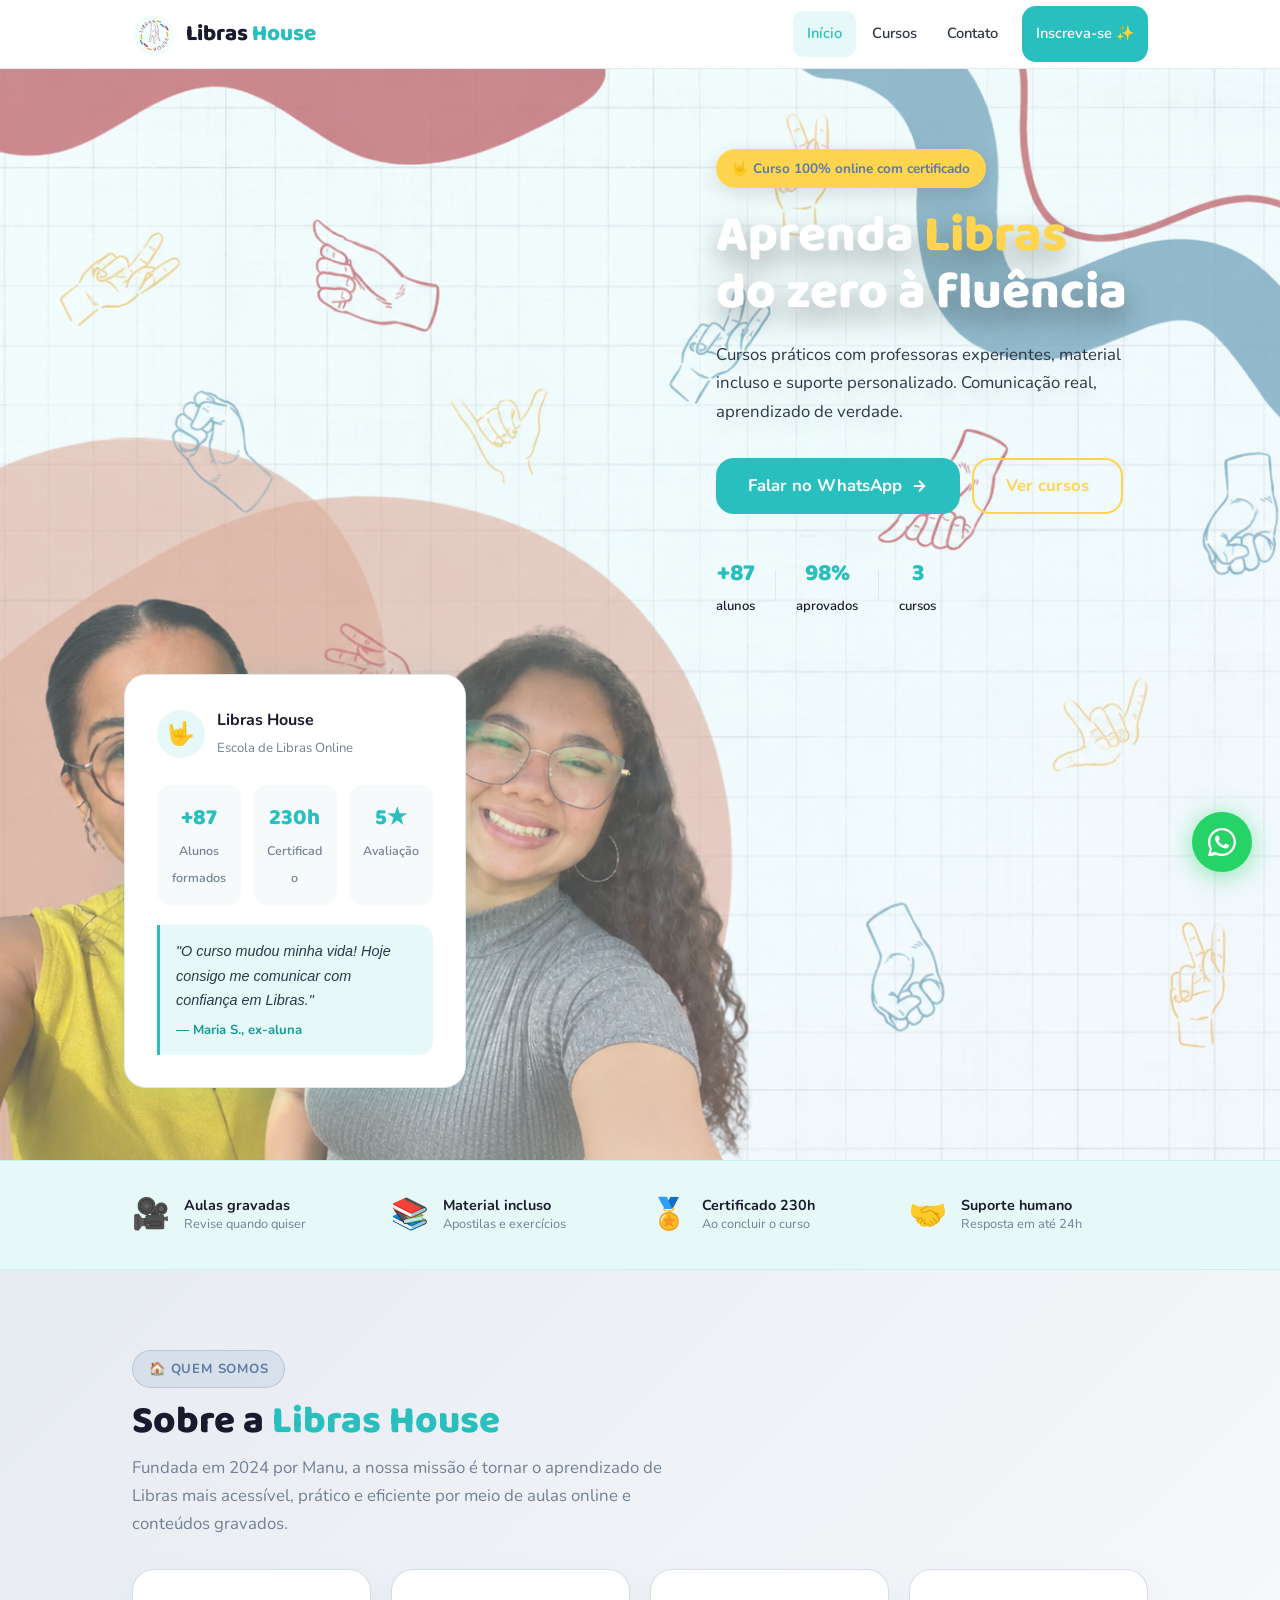
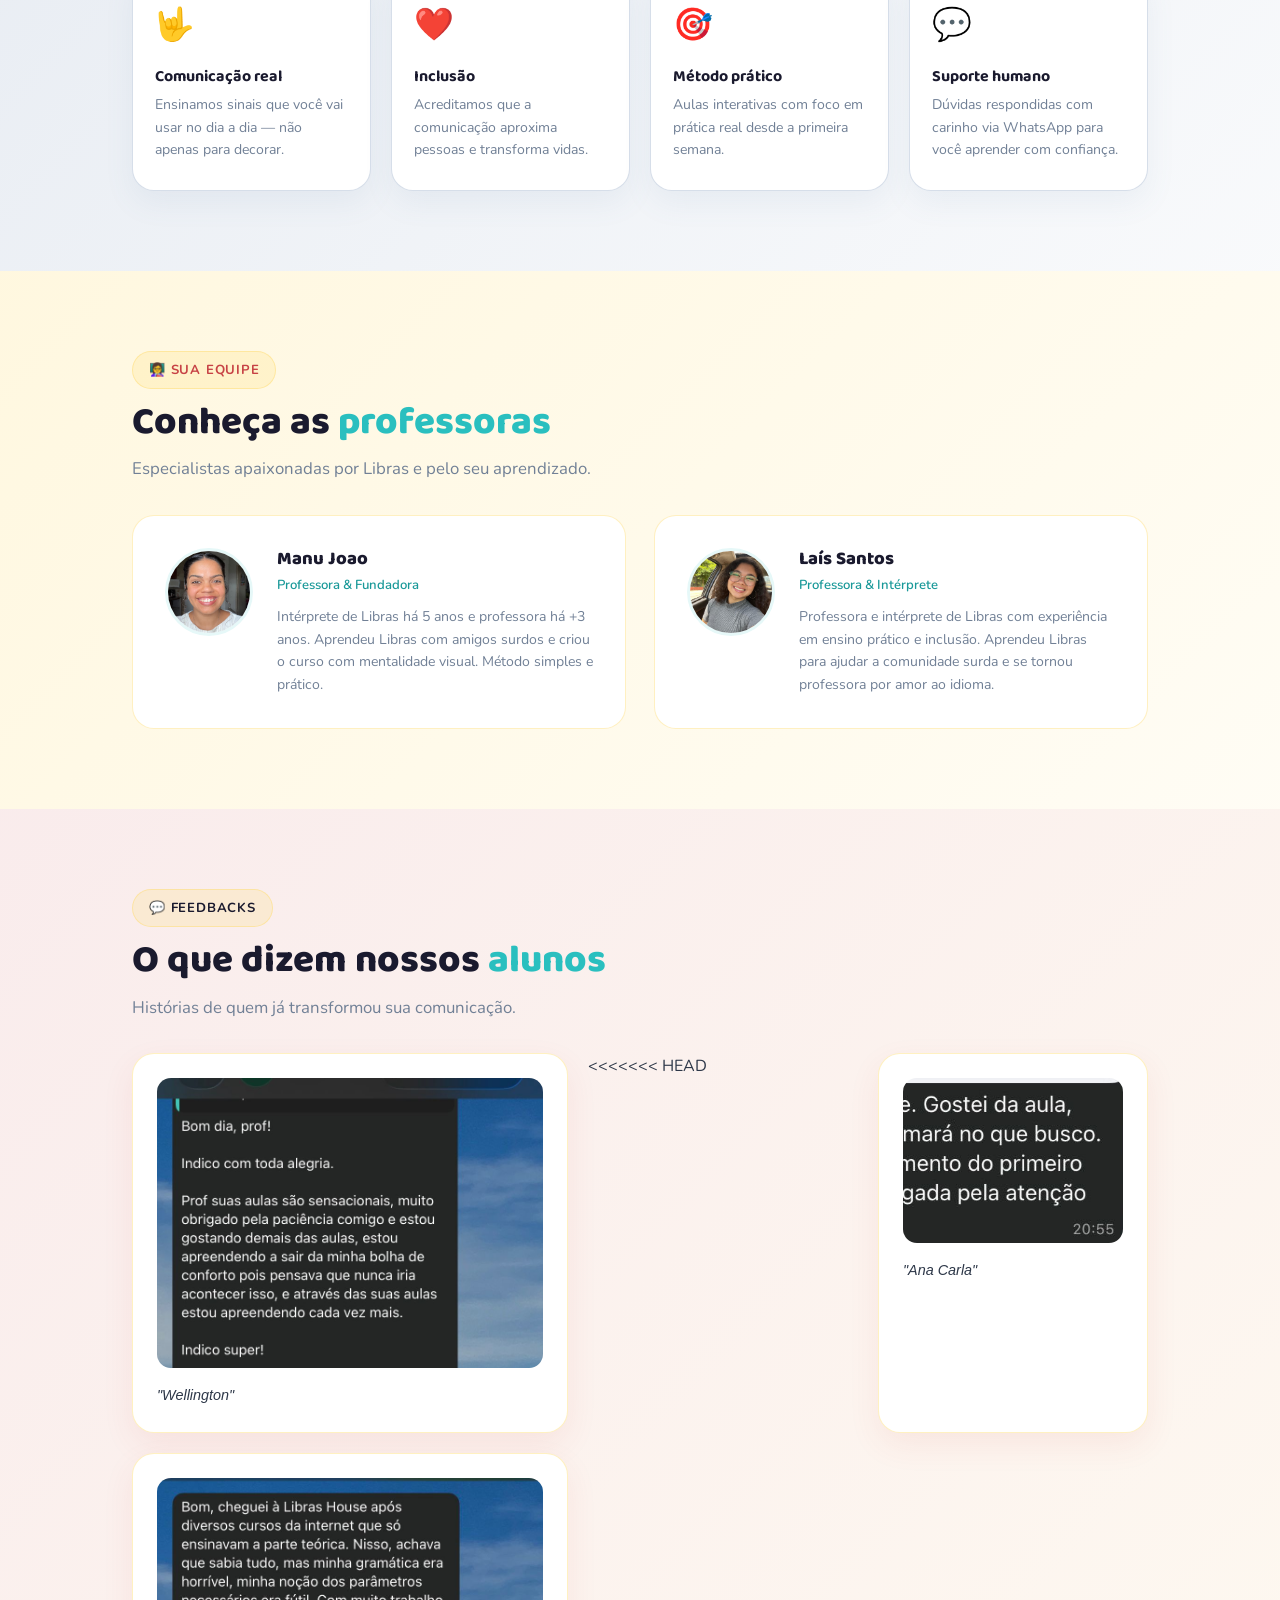
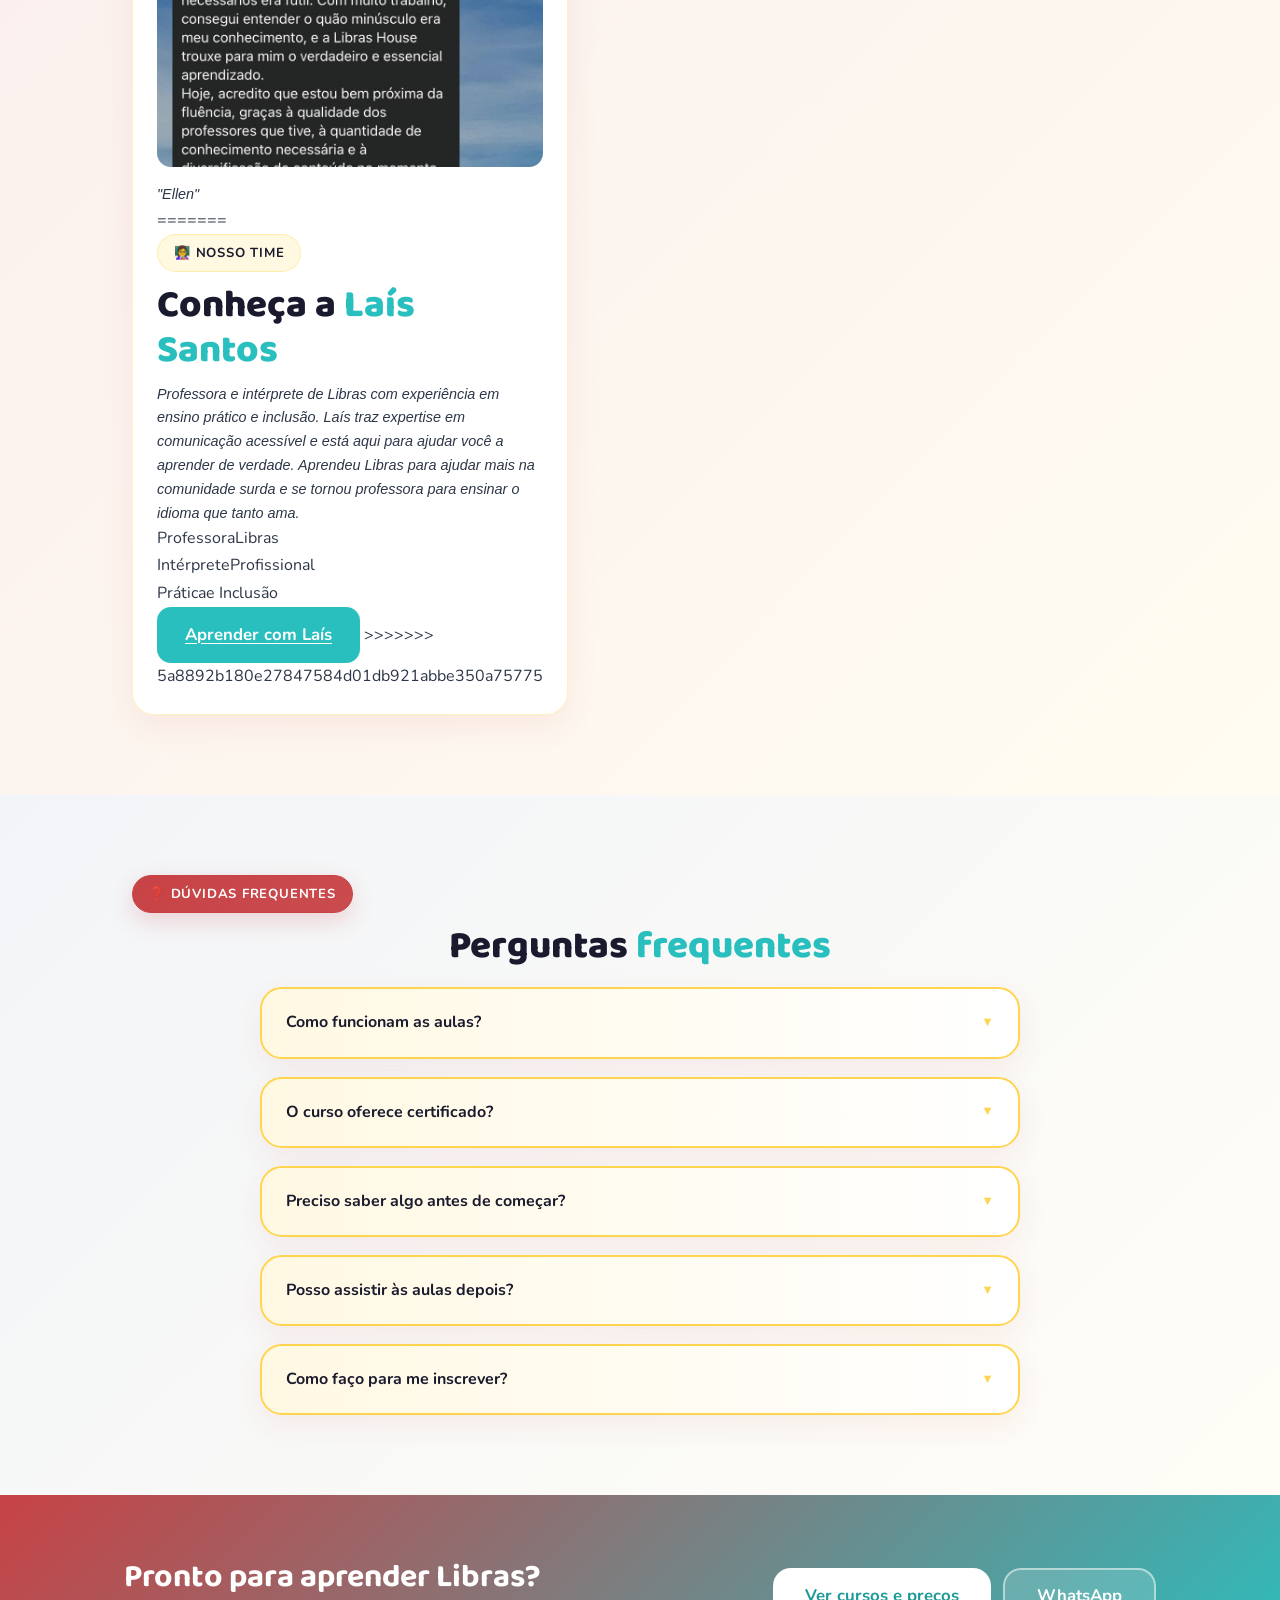
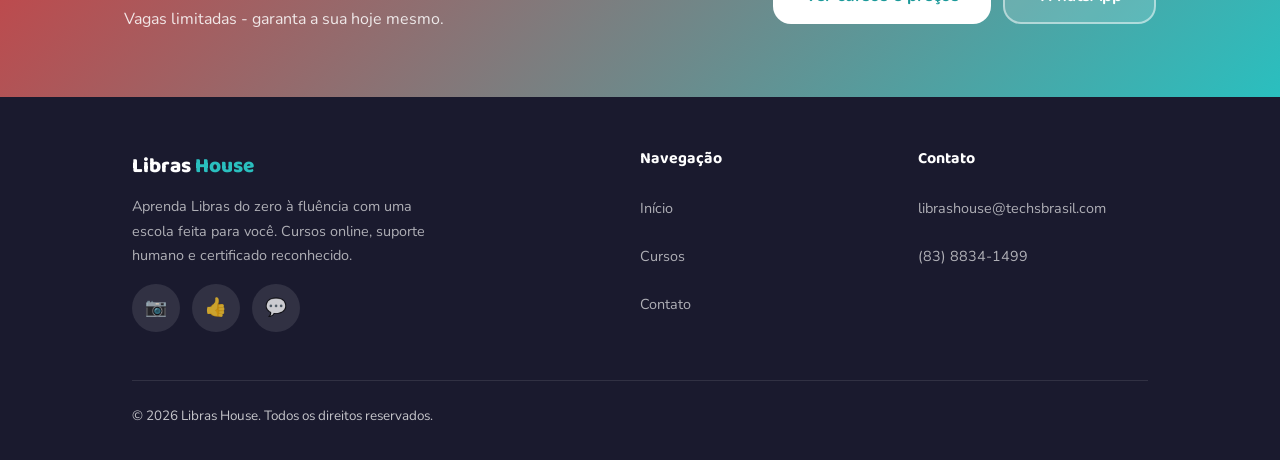
==== commit 04051a33: "Merge branch 'main' of https://github.com/InnerCape/cloud.librashouse" ====
--- a/index.html
+++ b/index.html
@@ -644,6 +644,7 @@
         <img src="testemunho 1.jpeg" alt="Depoimento de aluno 1" />
         <p>"Wellington"</p>
       </div>
+<<<<<<< HEAD
       <div class="tcard reveal">
         <img src="testemunho 2.jpeg" alt="Depoimento de aluna 2" />
         <p>"Ana Carla"</p>
@@ -651,6 +652,20 @@
       <div class="tcard reveal">
         <img src="testemunho 3.jpeg" alt="Depoimento de aluna 3" />
         <p>"Ellen"</p>
+=======
+      <div class="instructor-text">
+        <div class="section-tag">👩‍🏫 Nosso time</div>
+        <h2 id="professora2-title" class="section-title">Conheça a <em>Laís Santos</em></h2>
+        <p class="instructor-bio">Professora e intérprete de Libras com experiência em ensino prático e inclusão. Laís traz expertise em comunicação acessível e está aqui para ajudar você a aprender de verdade.
+          Aprendeu Libras para ajudar mais na comunidade surda e se tornou professora para ensinar o idioma que tanto ama.
+        </p>
+        <div class="instructor-stats" role="list">
+          <div class="istat" role="listitem"><span class="istat-num">Professora</span><span class="istat-label">Libras</span></div>
+          <div class="istat" role="listitem"><span class="istat-num">Intérprete</span><span class="istat-label">Profissional</span></div>
+          <div class="istat" role="listitem"><span class="istat-num">Prática</span><span class="istat-label">e Inclusão</span></div>
+        </div>
+        <a href="https://wa.me/558388341499?text=Ol%C3%A1%20La%C3%ADs!%20Quero%20saber%20mais%20sobre%20seus%20cursos%20de%20Libras." class="btn btn-primary" target="_blank" rel="noopener">Aprender com Laís</a>
+>>>>>>> 5a8892b180e27847584d01db921abbe350a75775
       </div>
     </div>
   </div>
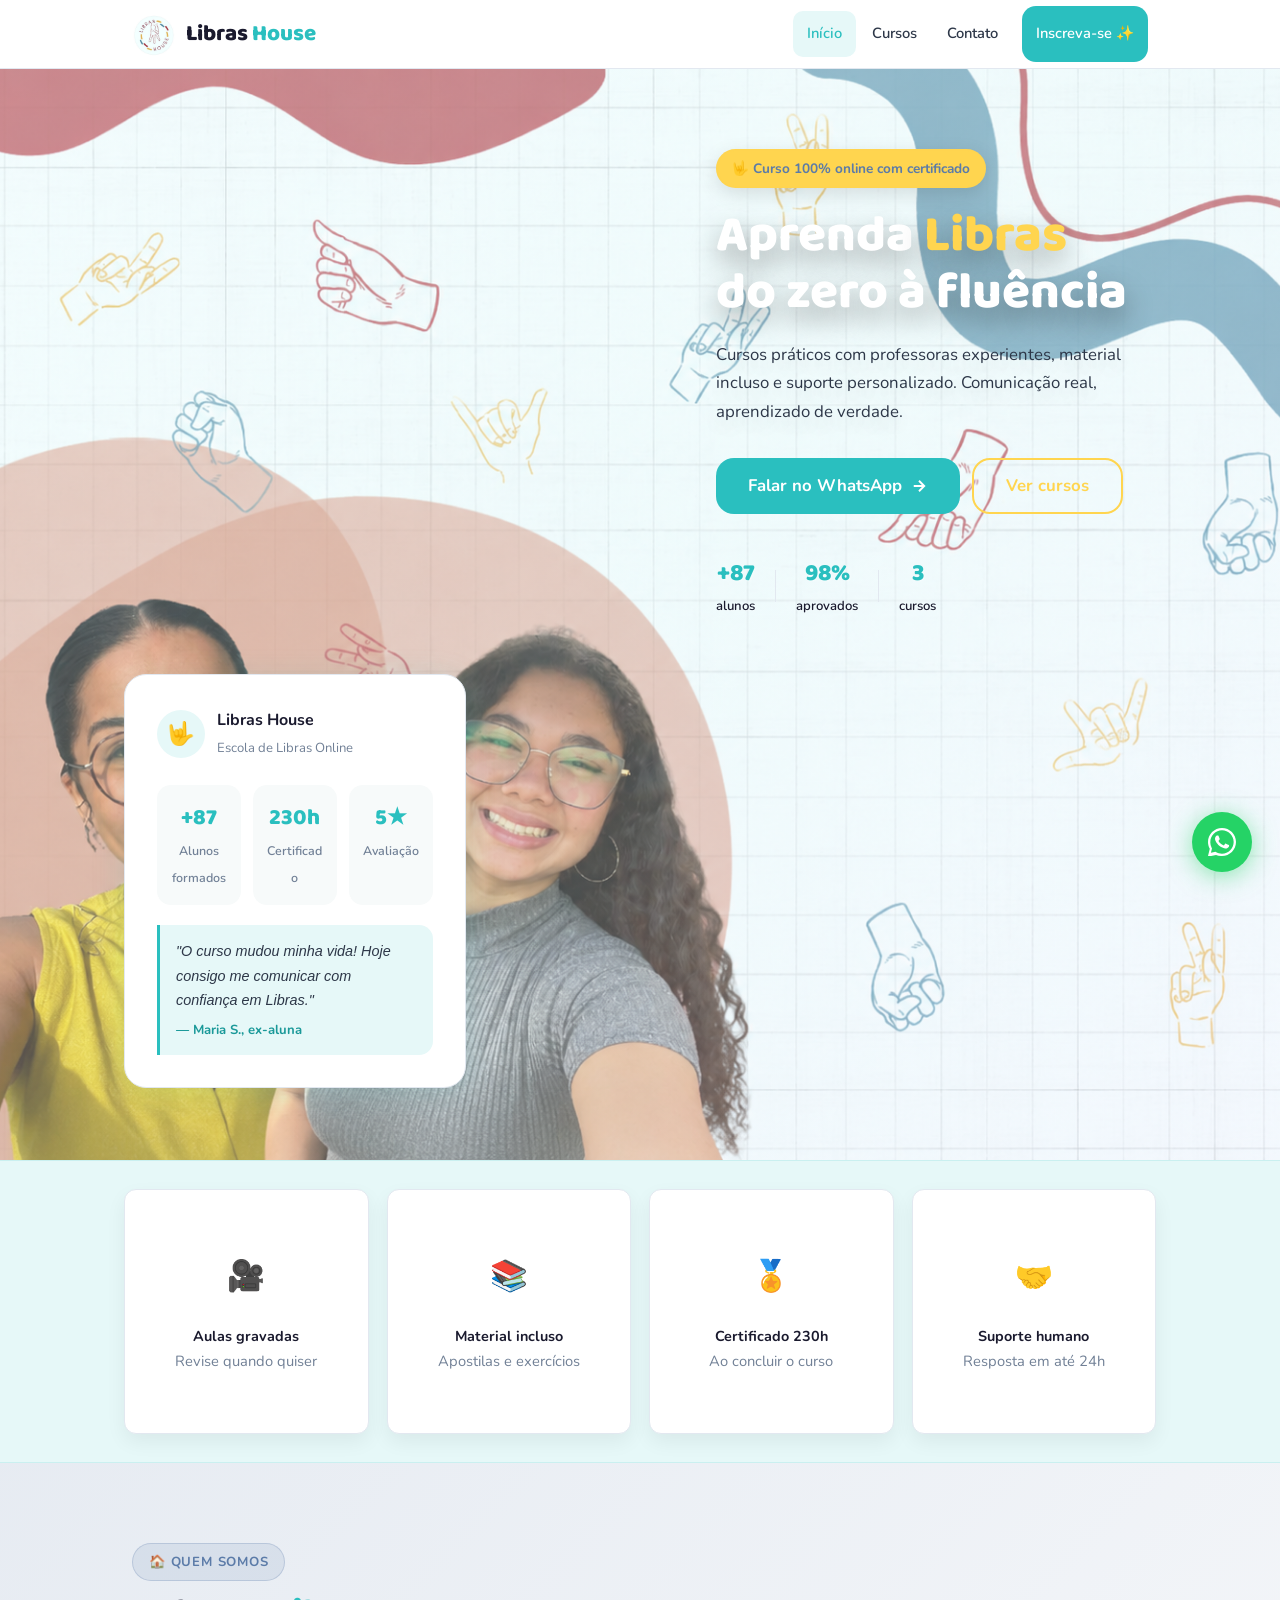
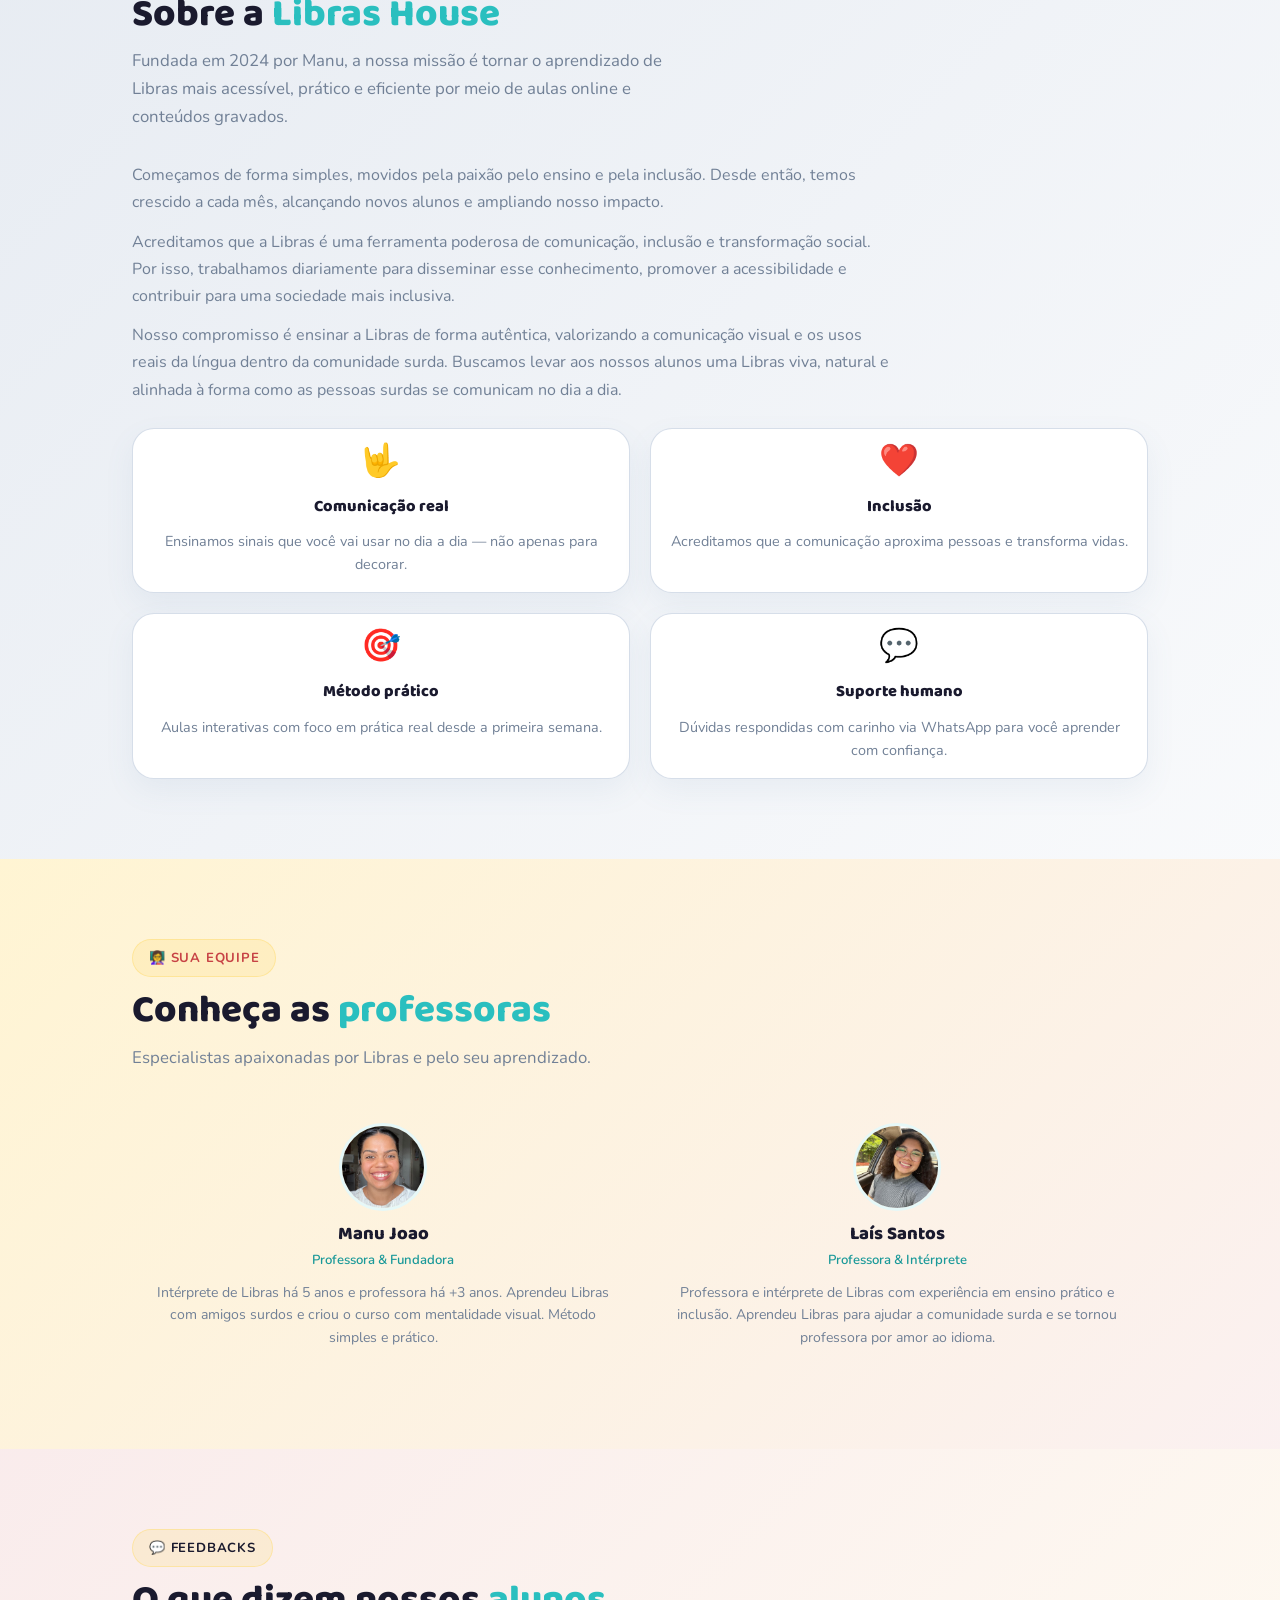
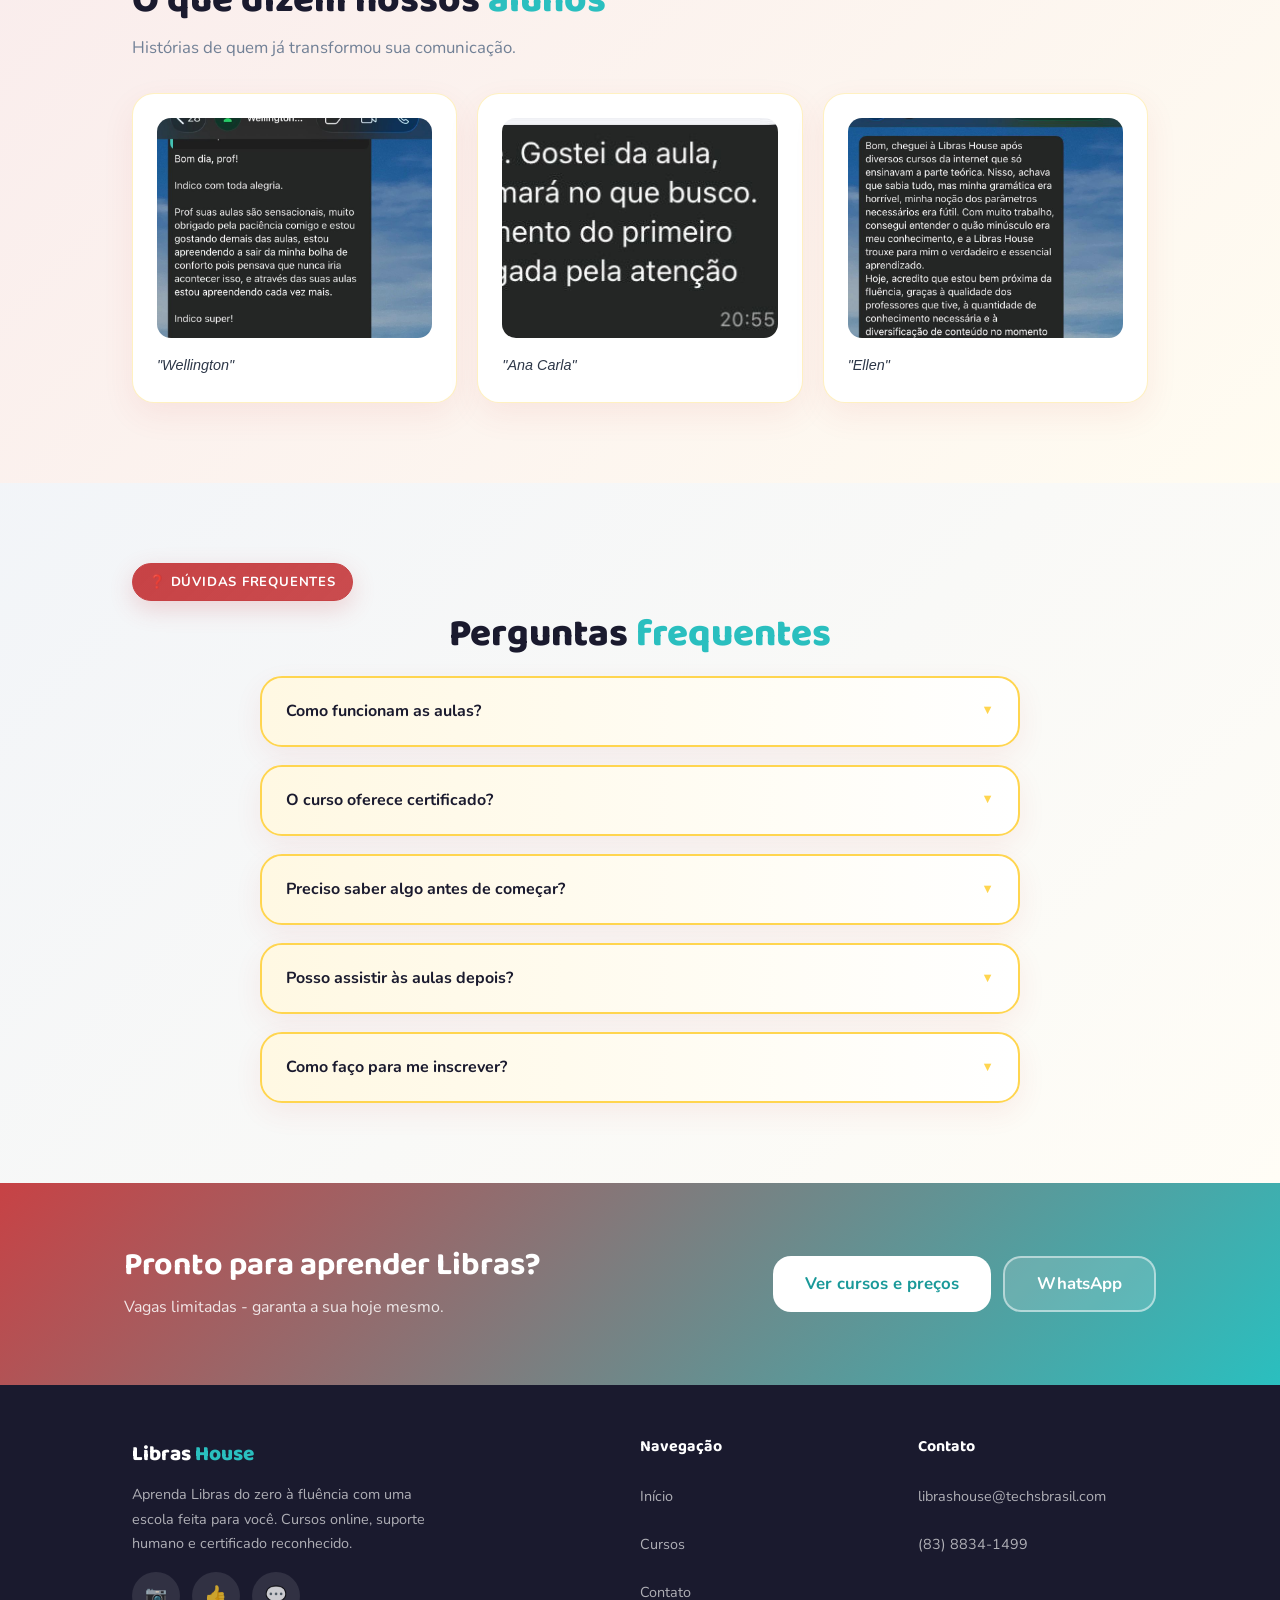
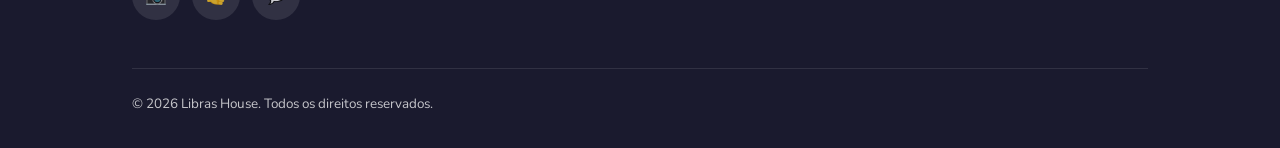
==== commit 6c758742: "trying a better looking and new visual for mobile" ====
--- a/index.html
+++ b/index.html
@@ -11,6 +11,9 @@
   <link href="https://fonts.googleapis.com/css2?family=Baloo+2:wght@400;600;700;800;900&family=Nunito:wght@400;500;600;700;800&display=swap" rel="stylesheet" />
   <link rel="stylesheet" href="style.css" />
   <style>
+    /* Mobile-first: make images responsive across the site */
+    img { max-width: 100%; height: auto; display: block; }
+
     /* ── Hero ── */
     .hero {
       background-image: url('nova capa.png');
@@ -201,56 +204,58 @@
 
     /* ── About Section ── */
     .about { background: linear-gradient(135deg, rgba(91,123,168,0.15) 0%, rgba(91,123,168,0.04) 100%); }
-    .about-grid {
-      display: grid;
-      grid-template-columns: repeat(4, 1fr);
-      gap: 20px;
-    }
-    .about-card {
-      background: var(--white);
-      border: 1px solid rgba(91,123,168,0.25);
-      border-radius: var(--radius-lg);
-      padding: 28px 22px;
-      transition: var(--transition);
-      box-shadow: 0 12px 30px rgba(91,123,168,0.08);
-    }
-    .about-card:hover {
-      border-color: var(--blue-post);
-      box-shadow: 0 16px 40px rgba(91,123,168,0.18);
-      transform: translateY(-2px);
-    }
-    .about-icon {
-      font-size: 2rem;
-      margin-bottom: 14px;
-    }
-    .about-card h3 {
+
+    /* (grid/card sizing moved to style.css for consistency) */
+    .about-copy {
+      max-width: 760px;
+      margin: 14px 0 24px;
+      color: var(--muted);
+    }
+    .about-copy p {
+      margin-bottom: 12px;
       font-size: 1rem;
-      font-weight: 700;
-      margin-bottom: 8px;
-    }
-    .about-card p {
-      font-size: 0.88rem;
+      line-height: 1.7;
       color: var(--muted);
-      line-height: 1.6;
-    }
+    }
+
 
     /* ── Instructors ── */
-    .instructors { background: linear-gradient(135deg, rgba(255,213,79,0.18) 0%, rgba(255,213,79,0.06) 100%); }
+    .instructors {
+    background: linear-gradient(
+    135deg,
+    rgba(255,213,79,0.25) 0%,
+    rgba(199,66,69,0.08) 100%
+  );
+}
     .instructors-grid {
       display: grid;
       grid-template-columns: 1fr 1fr;
       gap: 28px;
     }
+
+      .instructors-grid {
+        grid-template-columns: repeat(2, 1fr);
+        gap: 12px;
+      }
+
+      .instructor-card {
+        padding: 16px;
+      }
+
+      .instructor-photo,
+      .instructor-photo-placeholder {
+        width: 70px;
+        height: 70px;
+      }
+
     .instructor-card {
-      background: var(--white);
-      border: 1px solid rgba(255,213,79,0.35);
-      border-radius: var(--radius-lg);
-      padding: 32px;
+      padding: 20px;
       display: flex;
-      gap: 24px;
-      align-items: flex-start;
-      transition: var(--transition);
-    }
+      flex-direction: column;
+      align-items: center;
+      text-align: center;
+      gap: 12px;
+}
     .instructor-card:hover {
       box-shadow: 0 16px 40px rgba(255,213,79,0.16);
       border-color: var(--red-post);
@@ -309,12 +314,12 @@
     }
     .tcard img {
       width: 100%;
+      height: 220px;
+      object-fit: cover;
       border-radius: var(--radius);
       margin-bottom: 16px;
-      aspect-ratio: 4/3;
-      object-fit: cover;
-      cursor: pointer;
-      transition: transform var(--transition), box-shadow var(--transition);
+
+
     }
     .tcard img:focus,
     .tcard img:hover {
@@ -327,6 +332,10 @@
       color: var(--text);
       line-height: 1.65;
       font-style: italic;
+    }
+
+    .tcard {
+      min-height: 240px;
     }
 
     /* Modal for testimonial preview */
@@ -467,13 +476,92 @@
       .hero-inner { grid-template-columns: 1fr; gap: 40px; }
       .hero-visual { display: none; }
       .about-grid { grid-template-columns: repeat(2, 1fr); }
-      .instructors-grid { grid-template-columns: 1fr; }
-      .tgrid { grid-template-columns: 1fr; }
+      .instructors-grid { grid-template-columns: repeat(2, minmax(0, 1fr)); }
+      .tgrid {grid-template-columns: repeat(2, 1fr);gap: 14px;
+}
+      .tcard {
+        padding: 18px;
+        min-height: 0;
+      }
+      .tcard img {
+        aspect-ratio: 16 / 9;
+        max-height: 220px;
+      }
+
     }
     @media (max-width: 640px) {
+      .about-grid { grid-template-columns: 1fr; }
+      .about-card { aspect-ratio: auto; min-height: 0; }
+
+
       .hero { padding: 56px 0 48px; }
       .about-grid { grid-template-columns: 1fr; }
       .cta-banner-inner { flex-direction: column; align-items: flex-start; }
+      .tcard {
+        padding: 16px;
+        min-height: 0;
+      }
+
+      .tcard img {
+        aspect-ratio: 16 / 9;
+        height: auto;
+        max-height: 200px;
+      }
+
+      .tcard p {
+        font-size: 0.95rem;
+        margin-top: 12px;
+      }
+
+      /* Slightly tighter page padding on small screens */
+      .container { padding-left: 16px; padding-right: 16px; }
+      /* Improve hero background appearance on small screens */
+      .hero {
+        background-position: center top;
+        background-size: cover;
+        padding: 56px 0 48px;
+      }
+      .hero::before {
+        background: linear-gradient(135deg, rgba(240,253,253,0.48) 0%, rgba(230,248,248,0.42) 50%, rgba(243,239,254,0.46) 100%);
+      }
+    }
+    /* Features / Others section: responsive 2x2 square cards */
+    .features-bar { padding: 28px 0; }
+    .features-inner {
+      max-width: 1080px;
+      margin: 0 auto;
+      padding: 0 24px;
+      display: grid;
+      grid-template-columns: repeat(4, 1fr);
+      gap: 18px;
+      align-items: stretch;
+    }
+    .feature-item {
+      background: var(--white);
+      border: 1px solid var(--border);
+      border-radius: 12px;
+      padding: 18px;
+      display: flex;
+      flex-direction: column;
+      align-items: center;
+      justify-content: center;
+      text-align: center;
+      box-shadow: 0 8px 20px rgba(0,0,0,0.06);
+      transition: transform 200ms ease, box-shadow 200ms ease, border-color 200ms ease;
+      aspect-ratio: 1 / 1;
+      min-height: 120px;
+    }
+    .feature-item:hover { transform: translateY(-6px); box-shadow: 0 18px 40px rgba(0,0,0,0.09); }
+    .feature-icon { font-size: 1.9rem; margin-bottom: 10px; }
+    .feature-item strong { display:block; margin-bottom:6px; }
+    .feature-item p { margin:0; color:var(--muted); font-size:0.92rem; }
+
+    @media (max-width: 900px) {
+      .features-inner { grid-template-columns: repeat(2, 1fr); }
+    }
+    @media (max-width: 640px) {
+      .features-inner { grid-template-columns: repeat(2, 1fr); gap:12px; }
+      .feature-item { padding: 16px; min-height: 110px; }
     }
   </style>
 </head>
@@ -486,11 +574,11 @@
       <img src="logo.jpg" alt="Logo Libras House" />
       <span class="logo-text">Libras <em>House</em></span>
     </a>
-    <button class="menu-toggle" id="menuToggle" aria-label="Abrir menu" aria-expanded="false">
+    <button class="menu-toggle" id="menuToggle" aria-label="Abrir menu" aria-expanded="false" aria-controls="nav">
       <span></span><span></span><span></span>
     </button>
     <div class="nav-backdrop" id="navBackdrop"></div>
-    <nav id="nav" role="navigation">
+    <nav id="nav" role="navigation" aria-hidden="true">
       <a href="index.html" class="active">Início</a>
       <a href="cursos.html">Cursos</a>
       <a href="contato.html">Contato</a>
@@ -580,7 +668,11 @@
     <div class="section-tag">🏠 Quem somos</div>
     <h2 class="section-title">Sobre a <em>Libras House</em></h2>
     <p class="section-subtitle">Fundada em 2024 por Manu, a nossa missão é tornar o aprendizado de Libras mais acessível, prático e eficiente por meio de aulas online e conteúdos gravados.</p>
-    <p></p>
+    <div class="about-copy">
+      <p>Começamos de forma simples, movidos pela paixão pelo ensino e pela inclusão. Desde então, temos crescido a cada mês, alcançando novos alunos e ampliando nosso impacto.</p>
+      <p>Acreditamos que a Libras é uma ferramenta poderosa de comunicação, inclusão e transformação social. Por isso, trabalhamos diariamente para disseminar esse conhecimento, promover a acessibilidade e contribuir para uma sociedade mais inclusiva.</p>
+      <p>Nosso compromisso é ensinar a Libras de forma autêntica, valorizando a comunicação visual e os usos reais da língua dentro da comunidade surda. Buscamos levar aos nossos alunos uma Libras viva, natural e alinhada à forma como as pessoas surdas se comunicam no dia a dia.</p>
+    </div>
     <div class="about-grid">
       <div class="about-card reveal">
         <div class="about-icon">🤟</div>
@@ -644,7 +736,7 @@
         <img src="testemunho 1.jpeg" alt="Depoimento de aluno 1" />
         <p>"Wellington"</p>
       </div>
-<<<<<<< HEAD
+
       <div class="tcard reveal">
         <img src="testemunho 2.jpeg" alt="Depoimento de aluna 2" />
         <p>"Ana Carla"</p>
@@ -652,20 +744,6 @@
       <div class="tcard reveal">
         <img src="testemunho 3.jpeg" alt="Depoimento de aluna 3" />
         <p>"Ellen"</p>
-=======
-      <div class="instructor-text">
-        <div class="section-tag">👩‍🏫 Nosso time</div>
-        <h2 id="professora2-title" class="section-title">Conheça a <em>Laís Santos</em></h2>
-        <p class="instructor-bio">Professora e intérprete de Libras com experiência em ensino prático e inclusão. Laís traz expertise em comunicação acessível e está aqui para ajudar você a aprender de verdade.
-          Aprendeu Libras para ajudar mais na comunidade surda e se tornou professora para ensinar o idioma que tanto ama.
-        </p>
-        <div class="instructor-stats" role="list">
-          <div class="istat" role="listitem"><span class="istat-num">Professora</span><span class="istat-label">Libras</span></div>
-          <div class="istat" role="listitem"><span class="istat-num">Intérprete</span><span class="istat-label">Profissional</span></div>
-          <div class="istat" role="listitem"><span class="istat-num">Prática</span><span class="istat-label">e Inclusão</span></div>
-        </div>
-        <a href="https://wa.me/558388341499?text=Ol%C3%A1%20La%C3%ADs!%20Quero%20saber%20mais%20sobre%20seus%20cursos%20de%20Libras." class="btn btn-primary" target="_blank" rel="noopener">Aprender com Laís</a>
->>>>>>> 5a8892b180e27847584d01db921abbe350a75775
       </div>
     </div>
   </div>
@@ -770,8 +848,8 @@
   const nav = document.getElementById('nav');
   const backdrop = document.getElementById('navBackdrop');
   let scrollY = 0;
-  function openMenu() { scrollY = window.scrollY; nav.classList.add('open'); backdrop.classList.add('open'); toggle.setAttribute('aria-expanded', true); document.body.style.cssText = `overflow:hidden;position:fixed;top:-${scrollY}px;width:100%`; }
-  function closeMenu() { nav.classList.remove('open'); backdrop.classList.remove('open'); toggle.setAttribute('aria-expanded', false); document.body.style.cssText = ''; window.scrollTo(0, scrollY); }
+  function openMenu() { scrollY = window.scrollY; nav.classList.add('open'); backdrop.classList.add('open'); nav.setAttribute('aria-hidden', 'false'); toggle.setAttribute('aria-expanded', true); document.body.style.cssText = `overflow:hidden;position:fixed;top:-${scrollY}px;width:100%`; }
+  function closeMenu() { nav.classList.remove('open'); backdrop.classList.remove('open'); nav.setAttribute('aria-hidden', 'true'); toggle.setAttribute('aria-expanded', false); document.body.style.cssText = ''; window.scrollTo(0, scrollY); }
   toggle.addEventListener('click', () => nav.classList.contains('open') ? closeMenu() : openMenu());
   nav.querySelectorAll('a').forEach(a => a.addEventListener('click', closeMenu));
   backdrop.addEventListener('click', closeMenu);
--- a/style.css
+++ b/style.css
@@ -383,13 +383,21 @@
   background: var(--white);
   border: 1px solid rgba(42,191,191,0.2);
   border-radius: var(--radius);
-  /* Taller on mobile for tap comfort */
+  /* Keep cards square on mobile */
   padding: 16px 14px;
   transition: var(--transition);
+  aspect-ratio: 1 / 1;
+  min-height: 120px;
 }
 .feature-item:active { transform: scale(0.98); }
 @media (min-width: 900px) {
-  .feature-item { background: transparent; border: none; padding: 0; }
+  .feature-item {
+    background: transparent;
+    border: none;
+    padding: 0;
+    aspect-ratio: auto;
+    min-height: 0;
+  }
 }
 .feature-icon {
   font-size: 1.9rem;
@@ -673,12 +681,96 @@
 }
 
 /* ── Testimonial images: consistent aspect ratio ── */
+/* ── About (Quem somos): quadros/cards quadrados ── */
+.about-grid {
+  display: grid;
+  grid-template-columns: repeat(2, 1fr);
+  gap: 20px;
+  align-items: stretch;
+}
+
+.about-card {
+  background: var(--white);
+  border: 1px solid rgba(91,123,168,0.25);
+  border-radius: var(--radius-lg);
+  padding: 22px 18px;
+  transition: transform 200ms ease, box-shadow 200ms ease, border-color 200ms ease;
+  box-shadow: 0 12px 30px rgba(91,123,168,0.08);
+  aspect-ratio: 1 / 1;
+  display: flex;
+  flex-direction: column;
+  align-items: center;
+  justify-content: center;
+  text-align: center;
+  min-height: 0;
+}
+
+/* ── Shared card baseline across the site (mobile-first) ── */
+.about-card,
+.instructor-card,
+.tcard {
+  border-radius: var(--radius-lg);
+}
+
+.about-card:hover,
+.instructor-card:hover,
+.tcard:hover {
+  transform: translateY(-4px);
+}
+
+
+.about-card:hover {
+  border-color: var(--blue-post);
+  box-shadow: 0 16px 40px rgba(91,123,168,0.18);
+  transform: translateY(-4px);
+}
+
+.about-icon { font-size: 2rem; margin-bottom: 12px; line-height: 1; }
+.about-card h3 { font-size: 1.06rem; font-weight: 800; margin-bottom: 10px; line-height: 1.2; }
+.about-card p { font-size: 0.9rem; color: var(--muted); line-height: 1.65; margin: 0; }
+
+/* keep same layout intent on small screens */
+@media (max-width: 900px) {
+  .about-grid { grid-template-columns: repeat(2, 1fr); }
+}
+@media (max-width: 640px) {
+  .about-grid {
+    grid-template-columns: repeat(2, 1fr);
+    gap: 12px;
+  }
+}
+  /* Reduce height + remove unnecessary empty vertical space */
+  .about-card {
+    aspect-ratio: auto;
+    min-height: 0;
+    padding: 16px 16px;
+    justify-content: flex-start;
+    gap: 8px;
+  }
+  .about-card h3 { margin-bottom: 6px; font-size: 1.02rem; }
+  .about-card p { line-height: 1.6; font-size: 0.9rem; }
+
+
 .tcard img {
-  aspect-ratio: 4 / 3;
+  aspect-ratio: 16 / 9;
   object-fit: cover;
   width: 100%;
   border-radius: var(--radius);
 }
+
+/* Equal-height testimonials cards */
+.tcard {
+  display: flex;
+  flex-direction: column;
+  height: 100%;
+}
+
+.tcard p {
+  margin-top: auto;
+  font-style: italic;
+}
+
+
 
 /* ── CTA banner text: tighter on phones ── */
 @media (max-width: 479px) {
